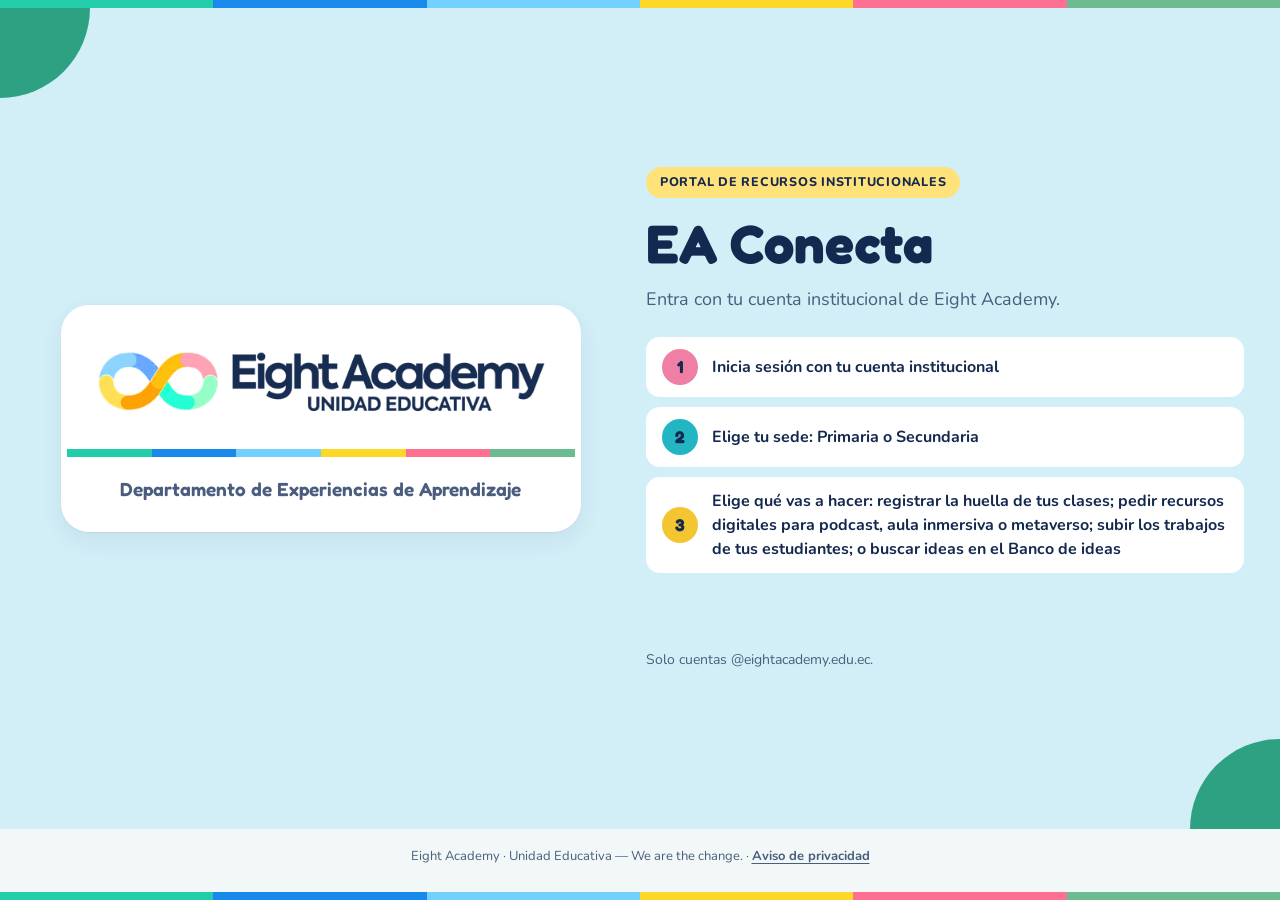
==== index.html @ 0dd48090 "EA Conecta 3.1.0: Huella estudiantil y registros abiertos a docentes Co-Authored-By: Claude Opus 5.5" ====
<!DOCTYPE html>
<html lang="es">
<head>
<meta charset="utf-8">
<meta name="viewport" content="width=device-width, initial-scale=1, viewport-fit=cover">
<title>EA Conecta · Eight Academy</title>
<meta name="description" content="EA Conecta, Portal de Recursos Institucionales del Departamento de Experiencias de Aprendizaje de Eight Academy.">
<meta http-equiv="Content-Security-Policy" content="default-src 'self'; script-src 'self' https://accounts.google.com/gsi/client; style-src 'self' 'unsafe-inline' https://accounts.google.com/gsi/style; img-src 'self' data:; font-src 'self'; connect-src 'self' https://script.google.com https://script.googleusercontent.com https://accounts.google.com/gsi/; frame-src https://accounts.google.com/gsi/ https://drive.google.com; object-src 'none'; base-uri 'none'; form-action 'none'">
<meta name="referrer" content="strict-origin-when-cross-origin">
<meta name="robots" content="noindex, nofollow">
<meta name="theme-color" content="#D2EFF8">
<meta name="apple-mobile-web-app-title" content="EA Conecta">
<link rel="icon" type="image/png" href="assets/logo-simbolo.png">
<link rel="apple-touch-icon" href="assets/icono-180.png">
<link rel="preconnect" href="https://accounts.google.com">
<link rel="preconnect" href="https://script.google.com">
<link rel="preconnect" href="https://script.googleusercontent.com">
<link rel="preload" href="assets/fuentes/nunito-700.woff2" as="font" type="font/woff2" crossorigin>
<link rel="preload" href="assets/fuentes/fredoka-700.woff2" as="font" type="font/woff2" crossorigin>
<link rel="stylesheet" href="assets/estilos.css?v=fcab345a76">
<script src="https://accounts.google.com/gsi/client" async defer></script>
<script src="config.js?v=fcab345a76"></script>
<script src="assets/acceso.js?v=fcab345a76" defer></script>
<script src="assets/portal.js?v=fcab345a76" defer></script>
</head>
<body>
<div id="app"></div>
<noscript><p style="padding:24px">EA Conecta necesita JavaScript activado.</p></noscript>
</body>
</html>
---- assets/estilos.css ----
@font-face{font-family:Nunito;font-style:normal;font-display:swap;font-weight:400;src:url(fuentes/nunito-400.woff2) format("woff2")}@font-face{font-family:Nunito;font-style:normal;font-display:swap;font-weight:700;src:url(fuentes/nunito-700.woff2) format("woff2")}@font-face{font-family:Nunito;font-style:normal;font-display:swap;font-weight:800;src:url(fuentes/nunito-800.woff2) format("woff2")}@font-face{font-family:Fredoka;font-style:normal;font-display:swap;font-weight:600;src:url(fuentes/fredoka-600.woff2) format("woff2")}@font-face{font-family:Fredoka;font-style:normal;font-display:swap;font-weight:700;src:url(fuentes/fredoka-700.woff2) format("woff2")}:root{--bg: #F1F8F7;--surface: #FFFFFF;--panel: #E9F5F4;--sky: #D2EFF8;--sky-soft: #E6F6FB;--ink: #14294F;--ink-2: #4A5D7E;--ink-3: #6F8099;--line: #D5E6E5;--line-2: #B9D2D0;--sun: #FFE27A;--sun-soft: #FFF4CF;--on-sun: #14294F;--leaf: #1B9A75;--leaf-hover: #15805F;--on-leaf: #FFFFFF;--leaf-soft: #DDF3EA;--danger: #C93C47;--danger-soft: #FCE7E9;--pink-soft: #FDE6EE;--blue-soft: #E3EDFB;--g3: #EF7FA4;--g4: #22B5C2;--g5: #F2C531;--g6: #5DB98A;--g7: #5B8BDD;--s1: #22CEA9;--s2: #1989EC;--s3: #73D2FD;--s4: #FED827;--s5: #FD7092;--s6: #6DBB91;--l1: #E2566A;--l1-soft: #FDE7EA;--on-l1: #FFFFFF;--l2: #F2B925;--l2-soft: #FFF4CF;--on-l2: #14294F;--l3: #1B9A75;--l3-soft: #DDF3EA;--on-l3: #FFFFFF;--l4: #3D7BD9;--l4-soft: #E3EDFB;--on-l4: #FFFFFF;--coral: var(--l1);--amber: var(--l2);--teal: var(--l3);--blue: var(--l4);--shadow: 0 1px 2px rgba(20,41,79,.06), 0 8px 24px rgba(20,41,79,.07);--display: "Fredoka", "Nunito", ui-rounded, system-ui, sans-serif;--body: "Nunito", system-ui, -apple-system, "Segoe UI", sans-serif;--r-lg: 22px;--r-md: 14px;--r-sm: 10px;color-scheme:light}@media (prefers-color-scheme: dark){:root:not([data-theme=light]){--bg: #0D1829;--surface: #14233B;--panel: #192C48;--sky: #112A44;--sky-soft: #14304C;--ink: #EAF1FB;--ink-2: #A8B8D0;--ink-3: #8597B2;--line: #263B5C;--line-2: #34507A;--sun: #F4D25C;--sun-soft: #2E2A1A;--on-sun: #14294F;--leaf: #38C99C;--leaf-hover: #5BD8B0;--on-leaf: #05261B;--leaf-soft: #173A33;--danger: #FF7B85;--danger-soft: #3A1E26;--pink-soft: #3A2030;--blue-soft: #1C2D4D;--l1: #FF7B8A;--l1-soft: #3A1E26;--on-l1: #2A0B10;--l2: #F4D25C;--l2-soft: #2E2A1A;--on-l2: #14294F;--l3: #38C99C;--l3-soft: #173A33;--on-l3: #05261B;--l4: #7FA8F0;--l4-soft: #1C2D4D;--on-l4: #0B1C3A;--shadow: 0 1px 2px rgba(0,0,0,.3), 0 8px 24px rgba(0,0,0,.25);color-scheme:dark}}:root[data-theme=dark]{--bg: #0D1829;--surface: #14233B;--panel: #192C48;--sky: #112A44;--sky-soft: #14304C;--ink: #EAF1FB;--ink-2: #A8B8D0;--ink-3: #8597B2;--line: #263B5C;--line-2: #34507A;--sun: #F4D25C;--sun-soft: #2E2A1A;--on-sun: #14294F;--leaf: #38C99C;--leaf-hover: #5BD8B0;--on-leaf: #05261B;--leaf-soft: #173A33;--danger: #FF7B85;--danger-soft: #3A1E26;--pink-soft: #3A2030;--blue-soft: #1C2D4D;--l1: #FF7B8A;--l1-soft: #3A1E26;--on-l1: #2A0B10;--l2: #F4D25C;--l2-soft: #2E2A1A;--on-l2: #14294F;--l3: #38C99C;--l3-soft: #173A33;--on-l3: #05261B;--l4: #7FA8F0;--l4-soft: #1C2D4D;--on-l4: #0B1C3A;--shadow: 0 1px 2px rgba(0,0,0,.3), 0 8px 24px rgba(0,0,0,.25);color-scheme:dark}*{box-sizing:border-box}[hidden]{display:none!important}html{-webkit-text-size-adjust:100%;background:var(--bg)}body{margin:0;background:var(--bg);color:var(--ink);font-family:var(--body);font-size:16px;line-height:1.5;-webkit-font-smoothing:antialiased}body:before{content:"";position:fixed;inset:0 0 auto;height:env(safe-area-inset-top,0px);z-index:40;background:var(--sky)}h1,h2,h3{font-family:var(--display);line-height:1.15;text-wrap:balance;font-weight:600}button,input,select,textarea{font:inherit;color:inherit}button{cursor:pointer}:focus-visible{outline:3px solid var(--s2);outline-offset:2px;border-radius:8px}img{max-width:100%}a{color:var(--leaf);font-weight:800;text-underline-offset:3px}.gut{padding-left:max(16px,env(safe-area-inset-left,0px));padding-right:max(16px,env(safe-area-inset-right,0px))}.wrap{max-width:1240px;margin:0 auto}.stripe{display:grid;grid-template-columns:repeat(6,1fr);height:8px}.stripe i:nth-child(1){background:var(--s1)}.stripe i:nth-child(2){background:var(--s2)}.stripe i:nth-child(3){background:var(--s3)}.stripe i:nth-child(4){background:var(--s4)}.stripe i:nth-child(5){background:var(--s5)}.stripe i:nth-child(6){background:var(--s6)}.topbar{background:var(--sky)}.topbar .wrap{display:flex;align-items:center;gap:14px;padding-block:12px;flex-wrap:wrap}.thumb{flex:none;width:56px;height:56px;border-radius:14px;border:3px solid var(--surface);background:#fff;display:grid;place-items:center;overflow:hidden}.thumb img{width:42px;height:auto;display:block}.topbar .t{flex:1 1 200px;min-width:0}.topbar .t b{font-family:var(--display);font-size:21px;font-weight:700;display:block;line-height:1.1}.topbar .t span{font-size:14px;color:var(--ink-2)}.reserva:empty{display:none}.reserva-btn{display:inline-flex;align-items:center;gap:10px;padding:6px 16px 6px 6px;border-radius:999px;background:var(--leaf);color:var(--on-leaf);text-decoration:none;box-shadow:0 2px #14294f1f,0 6px 16px #1b9a7547;border:2px solid var(--surface);transition:transform .15s ease,background .15s ease}.reserva-btn:hover{background:var(--leaf-hover);transform:translateY(-1px)}.reserva-btn:focus-visible{outline:3px solid var(--sun);outline-offset:2px}.reserva-btn .ico{width:38px;height:38px;border-radius:50%;flex:none;display:grid;place-items:center;background:var(--sun);color:var(--on-sun)}.reserva-btn .ico svg{width:22px;height:22px}.reserva-btn .txt{display:flex;flex-direction:column;line-height:1.15}.reserva-btn b{font-family:var(--display);font-size:17px;font-weight:700;white-space:nowrap}.reserva-btn small{font-size:11.5px;font-weight:700;opacity:.9;white-space:nowrap}@media (prefers-reduced-motion: reduce){.reserva-btn{transition:none}.reserva-btn:hover{transform:none}}.who{display:flex;align-items:center;gap:8px;background:var(--surface);border-radius:999px;padding:4px 6px 4px 4px;min-width:0;max-width:100%}.who .av{width:34px;height:34px;border-radius:50%;flex:none;background:var(--panel);display:grid;place-items:center;font-weight:800}.who .mail{font-size:14px;font-weight:700;overflow:hidden;text-overflow:ellipsis;white-space:nowrap;min-width:0}.role{background:var(--sun);color:var(--on-sun);font-weight:800;font-size:11px;letter-spacing:.06em;text-transform:uppercase;padding:4px 10px;border-radius:999px;white-space:nowrap}.salir{border:0;background:var(--panel);color:var(--ink);border-radius:999px;padding:6px 12px;font-size:13px;font-weight:800;white-space:nowrap;min-height:32px}.salir:hover{background:var(--line)}.demo-sel{display:flex;align-items:center;gap:6px;padding-left:8px;font-size:13px;font-weight:700;color:var(--ink-2)}.demo-sel select{min-height:34px;border-radius:999px;padding:4px 10px;font-size:13px;font-weight:800;width:auto}.demo-band{background:var(--sun);color:var(--on-sun);font-size:14px;font-weight:700}.demo-band .wrap{padding-block:8px;display:flex;gap:10px;align-items:center;flex-wrap:wrap}.demo-band b{font-weight:800}.navbar{position:sticky;top:env(safe-area-inset-top,0px);z-index:30;background:var(--bg);padding-block:14px 6px}.nav{display:flex;gap:4px;width:max-content;max-width:100%;overflow-x:auto;background:var(--surface);border-radius:999px;padding:4px;box-shadow:var(--shadow);scrollbar-width:none}.nav::-webkit-scrollbar{display:none}.nav button{flex:none;border:0;background:transparent;border-radius:999px;padding:8px 16px;min-height:42px;font-weight:800;font-size:15px;color:var(--ink-2);white-space:nowrap}.nav button:hover{color:var(--ink);background:var(--panel)}.nav button[aria-current=page]{background:var(--ink);color:var(--surface)}.nav button .nav-sub{display:block;margin-top:-1px;font-size:10.5px;font-weight:700;line-height:1.1;opacity:.55}.op h2 .op-sub{display:block;font-size:13px;font-weight:700;color:var(--ink-2);opacity:.7;margin-top:2px}.nav .sep{flex:none;width:1px;background:var(--line);margin:8px 4px}main{padding-block:16px 64px}main>.wrap{display:flex;flex-direction:column;gap:20px}.footer{color:var(--ink-2);font-size:13px;text-align:center}.footer .wrap{padding-block:18px 26px}.footer a{color:var(--ink-2);font-weight:600}.tb{background:var(--sun);color:var(--on-sun);border-radius:18px;padding:18px 24px;display:flex;flex-wrap:wrap;align-items:flex-end;justify-content:space-between;gap:12px 20px}.tb .t{min-width:0}.sub,.k{display:block;font-size:12px;font-weight:800;letter-spacing:.08em;text-transform:uppercase;opacity:.78}.tb h1{margin:2px 0 0;font-size:clamp(26px,3.4vw,34px);line-height:1.08;font-weight:700}.tb .meta{margin:6px 0 0;font-size:15px}.tb .acts{display:flex;gap:8px;flex-wrap:wrap}.tb .btn.ghost{border-color:#14294f40;color:var(--on-sun)}.tb .btn.ghost:hover{background:#fff6}.lead{margin:0;font-size:16px;color:var(--ink-2);max-width:70ch}.lead b{color:var(--ink)}.card{background:var(--surface);border-radius:var(--r-lg);box-shadow:var(--shadow);padding:20px 22px;min-width:0}.card.teal{background:var(--leaf-soft)}.card.cream{background:var(--sun-soft)}.card.sky{background:var(--sky-soft)}.card.pink{background:var(--pink-soft)}.card.blue{background:var(--blue-soft)}.card.coral{background:var(--danger-soft)}.card>h2,.card>h3{margin:8px 0 6px;font-weight:700}.card>h2{font-size:22px}.card>h3{font-size:18px}.card p{margin:6px 0 0}.eyebrow,.strip{display:inline-flex;align-items:center;gap:8px;align-self:flex-start;max-width:100%;background:var(--sun);color:var(--on-sun);font-weight:800;font-size:12.5px;letter-spacing:.06em;text-transform:uppercase;border-radius:999px;padding:6px 14px}.strip.blue{background:var(--blue-soft);color:var(--ink)}.strip.pink{background:var(--pink-soft);color:var(--ink)}.strip.amber{background:var(--sun)}.strip.green{background:var(--leaf-soft);color:var(--ink)}.strip.coral{background:var(--danger-soft);color:var(--ink)}.strip.teal{background:var(--leaf-soft);color:var(--ink)}.strip.sky{background:var(--sky);color:var(--ink)}.grid2{display:grid;grid-template-columns:repeat(2,minmax(0,1fr));gap:20px}.split{display:grid;grid-template-columns:minmax(0,2fr) minmax(0,1fr);gap:20px;align-items:start}.row{display:flex;gap:10px;align-items:center;flex-wrap:wrap}.stack{display:flex;flex-direction:column;gap:14px}.muted{color:var(--ink-2)}.small{font-size:14px}.num{flex:none;width:32px;height:32px;border-radius:50%;display:inline-grid;place-items:center;font-family:var(--display);font-size:15px;font-weight:700;color:#14294f;background:var(--g3)}.n1{background:var(--g3)}.n2{background:var(--g4)}.n3{background:var(--g5)}.n4{background:var(--g6)}.n5{background:var(--g7)}.btn{display:inline-flex;align-items:center;justify-content:center;gap:8px;min-height:46px;padding:10px 22px;border-radius:999px;border:2px solid transparent;background:var(--leaf);color:var(--on-leaf);font-weight:800;font-size:16px;text-decoration:none;transition:background .15s,transform .1s}.btn:hover{background:var(--leaf-hover)}.btn:active{transform:translateY(1px)}.btn.ghost{background:transparent;border-color:var(--line-2);color:var(--ink)}.btn.ghost:hover{background:var(--panel)}.btn.teal{background:var(--leaf);color:var(--on-leaf)}.btn.coral{background:var(--danger);color:#fff}.btn.sm{min-height:38px;padding:6px 16px;font-size:14px}.btn[disabled]{opacity:.45;cursor:not-allowed;transform:none}label.f{display:flex;flex-direction:column;gap:4px;font-size:13px;font-weight:800;color:var(--ink-2);min-width:0}input[type=text],input[type=email],input[type=date],input[type=time],input[type=url],input[type=search],select,textarea{width:100%;min-height:46px;border-radius:12px;border:2px solid var(--line);background:var(--surface);padding:8px 12px;font-size:16px;font-weight:600;color:var(--ink)}input[type=search]{border-radius:999px;padding-inline:18px;background:var(--bg)}textarea{min-height:84px;resize:vertical;line-height:1.45;font-weight:500}input:focus,select:focus,textarea:focus{outline:none;border-color:var(--s2)}.form{display:grid;grid-template-columns:repeat(auto-fit,minmax(220px,1fr));gap:14px}.toolbar{display:grid;grid-template-columns:minmax(0,2fr) repeat(3,minmax(0,1fr));gap:12px;align-items:end}.seg{display:flex;flex-wrap:wrap;gap:8px}.seg button{min-height:42px;border-radius:999px;border:2px solid var(--line);background:var(--surface);color:var(--ink);font-weight:800;font-size:14px;padding:6px 16px}.seg button[aria-pressed=true]{background:var(--ink);color:var(--surface);border-color:var(--ink)}.err{background:var(--danger-soft);color:var(--ink);border-radius:var(--r-md);padding:12px 16px;font-size:15px;font-weight:600}.hint{font-size:14px;color:var(--ink-2)}.chip{display:inline-flex;align-items:center;gap:6px;font-size:12.5px;font-weight:800;padding:4px 10px;border-radius:999px;white-space:nowrap;background:var(--panel);color:var(--ink)}.dot{width:9px;height:9px;border-radius:50%;background:var(--ink-3)}.tags{display:flex;flex-wrap:wrap;gap:6px;align-items:center}.filters{display:grid;grid-template-columns:minmax(0,2fr) repeat(2,minmax(0,1fr));gap:12px}.list{display:flex;flex-direction:column;gap:8px}.empty-state{text-align:center;padding:34px 20px}.empty-state h2{margin:6px 0;font-size:22px}.empty{text-align:center;color:var(--ink-2);padding:32px 16px;background:var(--panel);border-radius:var(--r-md);font-weight:600}.empty b{display:block;font-family:var(--display);font-size:21px;font-weight:600;color:var(--ink);margin-bottom:4px}.steps{display:flex;gap:6px;flex-wrap:wrap}.step{display:flex;align-items:center;gap:7px;font-size:13px;font-weight:800;padding:6px 12px 6px 6px;border-radius:999px;background:var(--surface);color:var(--ink-2);border:2px solid var(--line)}.step i{width:24px;height:24px;border-radius:50%;display:grid;place-items:center;font-style:normal;font-size:12px;background:var(--panel)}.step.done{color:var(--ink)}.step.done i{background:var(--leaf);color:var(--on-leaf)}.step.now{color:var(--ink);border-color:var(--ink)}.step.now i{background:var(--ink);color:var(--surface)}.key{background:var(--ink);color:var(--sun);font-size:11.5px;font-weight:800;letter-spacing:.06em;text-transform:uppercase;padding:5px 11px;border-radius:999px;white-space:nowrap}.dock{position:sticky;bottom:0;z-index:10;padding-bottom:env(safe-area-inset-bottom,0px)}.dock .card{display:flex;align-items:center;gap:14px;flex-wrap:wrap;justify-content:space-between;box-shadow:0 0 0 2px var(--line),0 -8px 28px #14294f1f}.bar{height:8px;border-radius:9px;background:var(--panel);overflow:hidden}.bar i{display:block;height:100%;background:var(--leaf);border-radius:9px}.confirm{display:flex;gap:8px;align-items:center;flex-wrap:wrap;background:var(--sun-soft);border-radius:var(--r-md);padding:10px 12px;font-weight:800;font-size:15px}.ev{display:flex;flex-direction:column;gap:4px}.scroll,.tbl-wrap{overflow-x:auto;-webkit-overflow-scrolling:touch;border-radius:var(--r-md);border:1px solid var(--line);background:var(--surface)}.tbl{width:100%;border-collapse:collapse;font-size:14.5px}.tbl th{background:var(--panel);color:var(--ink-2);font-weight:800;font-size:12px;letter-spacing:.05em;text-transform:uppercase;padding:10px 12px;text-align:left;vertical-align:bottom;white-space:nowrap}.tbl th.c,.tbl td.c{text-align:center}.tbl td{padding:11px 12px;border-top:1px solid var(--line);vertical-align:top}.tbl td.n{font-variant-numeric:tabular-nums;white-space:nowrap}.tbl tr.flag td{background:var(--sun-soft)}.tbl tr.click{cursor:pointer}.tbl tr.click:hover td{background:var(--leaf-soft)}.regs{min-width:960px}.regs .sub2{display:block;color:var(--ink-2);font-weight:600;font-size:13px;margin-top:4px}.regs .doc b{display:block;font-size:15.5px}.regs .nota{font-family:var(--display);font-size:22px;font-weight:700;font-variant-numeric:tabular-nums}.regs td:first-child{white-space:nowrap}.legend{display:flex;flex-wrap:wrap;gap:6px 14px;font-size:14px;font-weight:700;color:var(--ink-2)}.legend span{display:inline-flex;align-items:center;gap:6px}.tiles{display:grid;grid-template-columns:repeat(4,minmax(0,1fr));gap:12px}.tile{background:var(--surface);border-radius:var(--r-md);box-shadow:var(--shadow);padding:16px 18px}.tile b{display:block;font-family:var(--display);font-size:34px;font-weight:700;font-variant-numeric:tabular-nums;line-height:1.1}.tile span{font-size:13px;font-weight:700;color:var(--ink-2)}details.card>summary{cursor:pointer;font-weight:800;list-style:none;display:flex;justify-content:space-between;align-items:center;gap:10px}details.card>summary::-webkit-details-marker{display:none}details.card>summary:after{content:"+";font-family:var(--display);font-size:24px;font-weight:700;color:var(--ink-2)}details.card[open]>summary:after{content:"–"}.toast{position:fixed;left:50%;transform:translate(-50%);bottom:calc(18px + env(safe-area-inset-bottom,0px));z-index:70;background:var(--ink);color:var(--surface);padding:12px 20px;border-radius:999px;font-weight:800;font-size:15px;box-shadow:0 10px 30px #14294f40;max-width:calc(100% - 32px);text-align:center}.toast.bad{background:var(--danger);color:#fff}.loading{display:flex;align-items:center;gap:10px;color:var(--ink-2);font-weight:800;padding:30px 0}.spin{width:20px;height:20px;border-radius:50%;border:3px solid var(--line);border-top-color:var(--leaf);animation:spin .8s linear infinite}@keyframes spin{to{transform:rotate(360deg)}}.acceso{position:fixed;top:0;right:0;bottom:0;left:0;z-index:60;overflow-y:auto;background:var(--bg);display:flex;flex-direction:column}.acceso.sobre{background:#0d18298c;align-items:center;justify-content:center;padding:16px}.hero{background:var(--sky);position:relative;overflow:hidden;flex:1 0 auto;display:flex;align-items:center}.hero:before,.hero:after{content:"";position:absolute;width:180px;height:180px;border-radius:50%;background:var(--leaf);opacity:.9}.hero:before{left:-90px;top:-90px}.hero:after{right:-90px;bottom:-90px}.hero .wrap{width:100%;display:grid;grid-template-columns:minmax(0,1fr) minmax(0,1.05fr);gap:40px;align-items:center;padding-block:44px;position:relative;z-index:1}.hero-marca{background:var(--surface);border:6px solid var(--surface);border-radius:28px;box-shadow:var(--shadow);overflow:hidden;max-width:520px;width:100%;justify-self:center;display:grid}.hero-marca picture,.hero-marca img{display:block;width:100%;height:auto}.hero-marca picture{padding:40px 30px 34px}.hero-marca p{margin:0;padding:18px 24px 22px;font-family:var(--display);font-size:19px;font-weight:600;text-align:center;color:var(--ink-2)}.hero-texto{min-width:0}.hero h1{font-size:clamp(36px,5vw,54px);margin:14px 0 0;font-weight:700}.hero .lead{font-size:18px;margin-top:12px;max-width:46ch}.pasos{list-style:none;margin:24px 0 0;padding:0;display:grid;gap:10px}.pasos li{display:flex;gap:14px;align-items:center;background:var(--surface);border-radius:var(--r-md);padding:12px 16px;font-weight:700}.pasos .num{width:36px;height:36px;font-size:17px}.acceso-boton{min-height:44px;margin-top:22px}.acceso-msg{font-size:14px;color:var(--ink-2);margin:10px 0 0}.dialogo{background:var(--surface);border-radius:24px;box-shadow:0 20px 60px #0000004d;padding:24px 24px 22px;width:100%;max-width:460px;display:flex;flex-direction:column;gap:10px}.dialogo h2{margin:4px 0 0;font-size:26px;font-weight:700}.dialogo p{margin:0;color:var(--ink-2)}.dialogo .acceso-boton{margin-top:8px}.sede-btn{border:0;background:var(--leaf-soft);color:var(--ink);font-weight:800;font-size:11.5px;letter-spacing:.06em;text-transform:uppercase;padding:5px 11px;border-radius:999px;white-space:nowrap;min-height:28px}.sede-btn:hover{background:var(--leaf);color:var(--on-leaf)}.opciones{display:grid;grid-template-columns:repeat(3,minmax(0,1fr));gap:20px}.opciones.dos{grid-template-columns:repeat(2,minmax(0,1fr))}.op{background:var(--surface);border-radius:var(--r-lg);box-shadow:var(--shadow);padding:22px;display:flex;flex-direction:column;gap:10px;min-width:0}.op h2{margin:4px 0 0;font-size:23px;font-weight:700}.op p{margin:0;color:var(--ink-2)}.videos{margin-bottom:20px}.videos h2{margin:0 0 12px;font-size:20px;font-weight:700}.videos-g{display:grid;grid-template-columns:repeat(2,minmax(0,1fr));gap:20px}.video{aspect-ratio:16 / 9;border-radius:var(--r-lg);overflow:hidden;box-shadow:var(--shadow);background:var(--surface)}.video iframe{width:100%;height:100%;border:0;display:block}.video-play{width:100%;height:100%;border:0;cursor:pointer;font:inherit;color:var(--ink);background:linear-gradient(135deg,var(--sky) 0%,var(--sun-soft) 100%);display:flex;flex-direction:column;align-items:center;justify-content:center;gap:6px;padding:16px;text-align:center}.video-play .ico{width:56px;height:56px;color:var(--leaf)}.video-play .ico svg{width:100%;height:100%}.video-play b{font-family:var(--display);font-size:20px}.video-play span:last-child{color:var(--ink-2);font-weight:700}.video-play:hover .ico,.video-play:focus-visible .ico{color:var(--leaf-hover)}@media (max-width: 640px){.videos-g{grid-template-columns:1fr;gap:12px}.video{aspect-ratio:auto}.video.ver{aspect-ratio:16 / 9}.video-play{flex-direction:row;height:84px;gap:12px}.video-play .ico{width:40px;height:40px}.video-play b{font-size:17px}.video-play span:last-child{display:none}}.op .acts{margin-top:auto;padding-top:6px;display:flex;gap:8px;flex-wrap:wrap}.op.pronto{background:var(--panel);box-shadow:none}.op.pronto h2,.op.pronto p{opacity:.8}.op.pronto .chip{background:var(--surface);color:var(--ink-2)}.tabs .corto{display:none}.ico{width:52px;height:52px;border-radius:16px;display:grid;place-items:center;color:#14294f;flex:none}.ico svg{width:28px;height:28px}.ico.c1{background:var(--s1)}.ico.c2{background:var(--s3)}.ico.c3{background:var(--s4)}.ico.c4{background:var(--g3)}.stat{font-weight:700;font-size:14px;color:var(--ink-2)}.stat b{color:var(--ink);font-family:var(--display);font-size:20px;font-weight:700}.sedes{display:grid;grid-template-columns:repeat(2,minmax(0,1fr));gap:20px}.sede-op{display:flex;flex-direction:column;align-items:flex-start;gap:6px;text-align:left;background:var(--surface);border:3px solid var(--line);border-radius:var(--r-lg);padding:24px;color:var(--ink);box-shadow:var(--shadow)}.sede-op b{font-family:var(--display);font-size:32px;font-weight:700;line-height:1.1;margin-top:6px}.sede-op>span:last-child{font-weight:700;color:var(--ink-2)}.sede-op:hover{border-color:var(--leaf)}.sede-op[aria-pressed=true]{border-color:var(--leaf);background:var(--leaf-soft)}.tabs{display:flex;gap:4px;flex-wrap:wrap;background:var(--surface);border-radius:999px;padding:4px;box-shadow:var(--shadow);align-self:flex-start;max-width:100%}.tabs button{border:0;background:transparent;border-radius:999px;padding:8px 16px;min-height:42px;font-weight:800;font-size:15px;color:var(--ink-2)}.tabs button:hover{background:var(--panel);color:var(--ink)}.tabs button[aria-current=page]{background:var(--sun);color:var(--on-sun)}.tabs .n{display:inline-block;min-width:22px;padding:0 6px;border-radius:999px;background:var(--panel);color:var(--ink);font-size:12.5px;text-align:center;margin-left:2px}.tabs button[aria-current=page] .n{background:#ffffff8c;color:var(--on-sun)}.sec{gap:16px}.sec-h{display:flex;align-items:center;justify-content:space-between;gap:10px;flex-wrap:wrap}.sec-h h2{display:flex;align-items:center;gap:12px;margin:0;font-size:21px;font-weight:700}label.f em,.lbl em{font-style:normal;font-weight:600;color:var(--ink-3)}.form .full{grid-column:1 / -1}input[readonly]{background:var(--panel);color:var(--ink-2);border-color:transparent}.fg{display:flex;flex-direction:column;gap:8px;min-width:0}.lbl{font-size:13px;font-weight:800;color:var(--ink-2)}.sub-lbl{font-size:12px;font-weight:700;color:var(--ink-3);margin-top:2px}.estados{display:grid;grid-template-columns:repeat(3,minmax(0,1fr));gap:8px}.estados label{display:flex;align-items:center;gap:10px;min-height:52px;border-radius:var(--r-md);border:2px solid var(--line);background:var(--surface);color:var(--ink);font-weight:800;font-size:15px;padding:10px 14px;cursor:pointer}.estados input{width:20px;height:20px;margin:0;flex:none;accent-color:var(--leaf)}.estados label.on{border-color:var(--leaf);background:var(--leaf-soft)}.estados label:focus-within{outline:3px solid var(--s2);outline-offset:2px}fieldset.fg{border:0;margin:0;padding:0;min-width:0}fieldset.fg legend{padding:0;margin-bottom:8px}.drop{position:relative;display:flex;flex-direction:column;align-items:center;gap:4px;text-align:center;border:2px dashed var(--line-2);border-radius:var(--r-md);padding:22px 16px;background:var(--bg);cursor:pointer;color:var(--ink)}.drop svg{width:30px;height:30px;color:var(--leaf)}.drop b{font-family:var(--display);font-size:19px;font-weight:700}.drop>span{font-size:14px;font-weight:700;color:var(--ink-2)}.drop:hover,.drop.sobre{border-color:var(--leaf);background:var(--leaf-soft)}.drop:focus-within{outline:3px solid var(--s2);outline-offset:2px}.drop input[type=file]{position:absolute;width:1px;height:1px;opacity:0;overflow:hidden}.enlace-row{display:grid;grid-template-columns:minmax(0,1fr) auto;gap:10px;align-items:end}.evs{display:flex;flex-direction:column;gap:8px}.evs:empty{display:none}.ev-item{display:grid;grid-template-columns:42px minmax(0,1fr) auto;gap:12px;align-items:center;background:var(--panel);border:2px solid transparent;border-radius:var(--r-md);padding:8px 10px;color:var(--ink);text-decoration:none;text-align:left;width:100%;font-weight:600}.ev-item .tipo{width:42px;height:42px;border-radius:12px;background:var(--surface);display:grid;place-items:center;font-size:11px;font-weight:800;text-transform:uppercase;color:var(--ink-2)}.ev-item .tipo svg{width:20px;height:20px}.ev-item .mid{min-width:0;display:flex;flex-direction:column}.ev-item .nom{font-weight:800;overflow:hidden;text-overflow:ellipsis;white-space:nowrap}.ev-item .ev-sub{font-size:13px;color:var(--ink-2);overflow:hidden;text-overflow:ellipsis;white-space:nowrap}.ev-item .bar{margin-top:6px}.ev-item.mal{background:var(--danger-soft)}.ev-link:hover{border-color:var(--leaf);background:var(--leaf-soft)}.ev-link .abrir{font-weight:800;color:var(--leaf);padding-right:6px}.x{border:0;background:transparent;width:40px;height:40px;border-radius:50%;font-size:22px;line-height:1;color:var(--ink-2);flex:none}.x:hover{background:var(--surface);color:var(--ink)}.callout{background:var(--sun-soft);border-radius:var(--r-md);padding:12px 14px;display:flex;flex-direction:column;gap:6px}.callout p{margin:0}.texto{white-space:pre-wrap;margin:0}.err ul{margin:6px 0 0;padding-left:20px}.hitem{display:grid;grid-template-columns:96px minmax(0,1fr) auto;gap:14px;align-items:center;background:var(--surface);border:2px solid var(--line);border-radius:var(--r-md);padding:12px 16px;text-align:left;width:100%;color:var(--ink)}.hitem:hover{border-color:var(--leaf);background:var(--leaf-soft)}.hitem .when{font-weight:800;font-size:15px;font-variant-numeric:tabular-nums}.hitem .when span{display:block;font-weight:600;color:var(--ink-2);font-size:13px}.hitem .main{min-width:0}.hitem .main b{display:block;font-size:16px;font-weight:800;overflow:hidden;text-overflow:ellipsis;white-space:nowrap}.hitem .main span{font-size:13.5px;color:var(--ink-2);font-weight:600}.hitem .side{display:flex;flex-direction:column;align-items:flex-end;gap:6px}.evn{display:inline-flex;align-items:center;gap:4px;font-size:13px;font-weight:800;color:var(--ink-2)}.evn svg{width:15px;height:15px}.chip.hu-completo{background:var(--leaf-soft)}.chip.hu-completo .dot{background:var(--leaf)}.chip.hu-parcial{background:var(--sun-soft)}.chip.hu-parcial .dot{background:var(--g5)}.chip.hu-pendiente{background:var(--pink-soft)}.chip.hu-pendiente .dot{background:var(--g3)}.tipos{display:grid;grid-template-columns:repeat(2,minmax(0,1fr));gap:10px}.tipos label,.pills label{display:flex;align-items:flex-start;gap:10px;border:2px solid var(--line);background:var(--surface);color:var(--ink);border-radius:var(--r-md);padding:12px 14px;cursor:pointer}.tipos label span{display:flex;flex-direction:column;gap:2px}.tipos label b{font-size:15px}.tipos label small{color:var(--ink-2);font-size:13px;font-weight:600;line-height:1.35}.tipos input,.pills input{width:20px;height:20px;margin:1px 0 0;flex:none;accent-color:var(--leaf)}.pills{display:flex;flex-wrap:wrap;gap:8px}.pills label{align-items:center;border-radius:999px;padding:9px 16px 9px 12px;min-height:44px;font-weight:800}.tipos label.on,.pills label.on{border-color:var(--leaf);background:var(--leaf-soft)}.tipos label:focus-within,.pills label:focus-within{outline:3px solid var(--s2);outline-offset:2px}.plantillas{display:grid;grid-template-columns:repeat(auto-fill,minmax(220px,1fr));gap:12px}.plantilla{display:flex;flex-direction:column;align-items:flex-start;gap:6px;padding:14px;border:2px solid var(--line);border-radius:var(--r-md);background:var(--surface);color:var(--ink);text-decoration:none}.plantilla:hover{border-color:var(--leaf)}.plantilla .abrir{margin-top:auto;font-weight:800;color:var(--ink);text-decoration:underline}.chip.re-recibida{background:var(--blue-soft)}.chip.re-recibida .dot{background:var(--blue)}.chip.re-proceso{background:var(--sun-soft)}.chip.re-proceso .dot{background:var(--g5)}.chip.re-lista{background:var(--leaf-soft)}.chip.re-lista .dot{background:var(--leaf)}.chip.re-entregada{background:var(--panel)}.chip.re-entregada .dot{background:var(--ink-2)}.chip.re-cancelada{background:var(--danger-soft)}.chip.re-cancelada .dot{background:var(--danger)}.chip.fuera{background:var(--danger-soft);color:var(--ink)}.tipos.tres{grid-template-columns:repeat(3,minmax(0,1fr))}.sec-h h2 .opc{font-style:normal;font-family:var(--body, inherit);font-size:14px;font-weight:700;color:var(--ink-2)}@media (max-width: 900px){.tipos.tres{grid-template-columns:1fr}}@media (max-width: 640px){.tipos{grid-template-columns:1fr}}.toolbar.t5{grid-template-columns:minmax(0,2fr) repeat(4,minmax(0,1fr))}.hu-regs{min-width:900px}.pv{max-width:820px;margin:0 auto;padding-block:24px 56px;display:flex;flex-direction:column;gap:20px}.pv h2{font-size:21px;margin:0 0 6px}.pv p,.pv li{color:var(--ink-2);max-width:68ch;margin:0}.pv ul{margin:0;padding-left:20px;display:grid;gap:6px}.ico.c6{background:var(--s6)}.bn-op{flex-direction:row;align-items:center;gap:18px;margin-top:20px}.bn-op .ico{flex:none}.bn-op-t{flex:1 1 auto;min-width:0;display:flex;flex-direction:column;gap:6px}.bn-op .acts{margin-top:0;padding-top:0;flex:none}.bn-filtros{display:grid;grid-template-columns:minmax(0,2fr) repeat(4,minmax(0,1fr));gap:12px;align-items:end}.bn-filtros .bn-origen{grid-column:1 / -1}.bn-grid{display:grid;grid-template-columns:repeat(auto-fill,minmax(260px,1fr));gap:14px}.bn-card{display:flex;flex-direction:column;align-items:stretch;gap:8px;min-width:0;text-align:left;background:var(--surface);color:var(--ink);border:2px solid var(--line);border-top:6px solid var(--s1);border-radius:var(--r-lg);padding:14px 16px;box-shadow:var(--shadow)}.bn-card:hover{border-color:var(--leaf)}.bn-card.t-plantilla{border-top-color:var(--s2)}.bn-card.t-material{border-top-color:var(--s4)}.bn-card.t-proyecto{border-top-color:var(--s5)}.bn-top{display:flex;flex-wrap:wrap;gap:6px;align-items:center;min-height:24px}.bn-tipo{font-size:12.5px;font-weight:800;color:var(--ink-2);text-transform:uppercase;letter-spacing:.04em;margin-right:auto}.bn-tit{font-family:var(--display);font-size:18px;font-weight:600;line-height:1.2;display:-webkit-box;-webkit-line-clamp:2;-webkit-box-orient:vertical;overflow:hidden}.bn-para{font-size:14px;color:var(--ink-2);font-weight:600;display:-webkit-box;-webkit-line-clamp:3;-webkit-box-orient:vertical;overflow:hidden}.bn-meta{font-size:13px;color:var(--ink-3);font-weight:700;overflow:hidden;text-overflow:ellipsis;white-space:nowrap}.bn-pie{margin-top:auto;padding-top:6px;border-top:1px solid var(--line);display:flex;justify-content:space-between;gap:8px;font-size:13px;min-width:0}.bn-autor{flex:0 0 auto;max-width:60%;font-weight:800;overflow:hidden;text-overflow:ellipsis;white-space:nowrap}.bn-fmt{flex:1 1 0;min-width:0;text-align:right;color:var(--ink-3);font-weight:700;white-space:nowrap;overflow:hidden;text-overflow:ellipsis}.bn-sello{display:inline-flex;align-items:center;gap:4px;background:var(--leaf);color:var(--on-leaf);font-size:12px;font-weight:800;padding:3px 10px 3px 7px;border-radius:999px;white-space:nowrap}.bn-sello svg{width:14px;height:14px;stroke-width:3}.bn-sec{display:flex;flex-direction:column;gap:12px;margin-top:8px}.bn-sec-h{display:flex;justify-content:space-between;align-items:flex-end;gap:12px;flex-wrap:wrap}.bn-sec-h h2{margin:0;font-size:22px;font-weight:700}.bn-sec-h p{margin:2px 0 0}.bn-sec+.bn-sec,.bn-mas+.bn-sec,.bn-sec+.bn-invita{margin-top:28px}.bn-mas{text-align:center;margin:4px 0 0}.bn-uso{display:flex;align-items:center;gap:12px;flex-wrap:wrap;background:var(--sky-soft);border-radius:var(--r-md);padding:12px 16px}.bn-uso.oficial{background:var(--leaf-soft)}.bn-uso p{margin:0;flex:1 1 260px}.bn-colega{display:inline-flex;align-items:center;gap:6px;background:var(--surface);font-size:12.5px;font-weight:800;padding:4px 10px 4px 7px;border-radius:999px;white-space:nowrap}.bn-colega svg{width:16px;height:16px;color:var(--leaf)}.bn-arch{grid-template-columns:42px minmax(0,1fr) auto}.bn-arch .ev-sub{white-space:normal}.bn-acts{display:flex;gap:6px;flex-wrap:wrap;justify-content:flex-end}.bn-ayuda{background:var(--panel);border-radius:var(--r-md);padding:10px 14px;font-size:14px}.bn-ayuda summary{cursor:pointer;font-weight:800}.bn-ayuda ul{margin:8px 0 2px;padding-left:20px;display:flex;flex-direction:column;gap:6px;color:var(--ink-2)}label.check{display:flex;align-items:flex-start;gap:10px;border:2px solid var(--line);background:var(--surface);border-radius:var(--r-md);padding:12px 14px;cursor:pointer}label.check input{width:20px;height:20px;margin:2px 0 0;flex:none;accent-color:var(--leaf)}label.check span{display:flex;flex-direction:column;gap:2px}label.check small{color:var(--ink-2);font-size:13px;font-weight:600;line-height:1.35}label.check:has(input:checked){border-color:var(--leaf);background:var(--leaf-soft)}label.check:focus-within{outline:3px solid var(--s2);outline-offset:2px}textarea.corta{min-height:64px}button.link{background:none;border:0;padding:0;color:var(--ink-2);font-weight:800;text-decoration:underline;text-underline-offset:3px}button.link:hover{color:var(--ink)}.bn-rep{display:flex;flex-wrap:wrap;gap:6px 10px;align-items:center;background:var(--surface);border-radius:var(--r-sm);padding:8px 10px}.bn-rep .btn{margin-left:auto}.bn-modi{display:grid;grid-template-columns:minmax(0,1fr) auto;gap:12px;align-items:center}.bn-modi .main{display:flex;flex-direction:column;gap:4px;min-width:0;align-items:flex-start}.bn-modi .main>b{font-size:16px}.bn-invita,.bn-adaptar{gap:12px}button.plantilla{font:inherit;text-align:left;cursor:pointer;width:100%}.bn-base .row{gap:8px}@media (max-width: 1020px){.bn-filtros{grid-template-columns:repeat(2,minmax(0,1fr))}.bn-filtros .q{grid-column:1 / -1}}@media (max-width: 760px){.bn-op{flex-direction:column;align-items:flex-start}.bn-op .acts{width:100%}}@media (max-width: 620px){.bn-grid{grid-template-columns:1fr}.bn-arch{grid-template-columns:42px minmax(0,1fr)}.bn-arch .bn-acts{grid-column:1 / -1;justify-content:flex-start}.bn-modi{grid-template-columns:1fr}.bn-modi .bn-acts{justify-content:flex-start}.bn-filtros .bn-origen button{flex:1 1 auto}}@media (prefers-reduced-motion: reduce){*{transition:none!important;animation:none!important;scroll-behavior:auto!important}}@media (max-width: 1020px){.split{grid-template-columns:1fr}.tiles{grid-template-columns:repeat(2,minmax(0,1fr))}.toolbar,.toolbar.t5{grid-template-columns:1fr 1fr}.toolbar .q{grid-column:1 / -1}.opciones{grid-template-columns:repeat(2,minmax(0,1fr))}.estados{grid-template-columns:1fr}}@media (max-width: 880px){.hero .wrap{grid-template-columns:1fr;gap:24px;padding-block:24px 32px}.hero-marca{max-width:440px}.hero-marca picture{padding:28px 24px 22px}}@media (max-width: 760px){.grid2,.opciones,.opciones.dos{grid-template-columns:1fr}.filters{grid-template-columns:1fr 1fr}.filters .q{grid-column:1 / -1}.regs-wrap{border:0;background:none;overflow:visible}.regs,.hu-regs{min-width:0}.regs thead{display:none}.regs,.regs tbody,.regs tr,.regs td{display:block;width:100%}.regs tr{background:var(--surface);border:2px solid var(--line);border-radius:var(--r-md);margin-bottom:10px;padding:6px 4px}.regs td{border:0;padding:5px 12px;display:grid;grid-template-columns:92px minmax(0,1fr);column-gap:12px;align-items:start;text-align:left!important}.regs td:before{content:attr(data-l);grid-column:1;grid-row:1 / span 4;font-size:12px;color:var(--ink-2);font-weight:800;padding-top:3px}.regs td>*{grid-column:2;min-width:0;justify-self:start}.regs .sub2{margin-top:2px}}@media (max-width: 620px){.topbar .t span{display:none}.who{width:100%}.who{flex-wrap:wrap;border-radius:22px}.reserva,.reserva-btn{width:100%}.who .mail{flex:1 1 100px}.demo-sel{padding-left:4px}.demo-sel>span{display:none}.demo-sel select{max-width:40vw}.tb{padding:16px 18px}.card{padding:16px}.toolbar,.toolbar.t5,.sedes{grid-template-columns:1fr}.tabs{border-radius:var(--r-md)}.tabs button{flex:1 1 auto}.enlace-row{grid-template-columns:1fr}#huForm .dock .card{padding:12px 14px;gap:8px}#huForm .dock .hint{font-size:13px;flex:1 1 100%}#huForm .dock .btn{flex:1 1 100%}}@media (max-width: 560px){.hitem{grid-template-columns:minmax(0,1fr) auto}.hitem .when{grid-column:1 / -1;display:flex;gap:8px;align-items:baseline}.hitem .when span{display:inline}.hitem .main b{white-space:normal}.tabs{display:grid;grid-template-columns:repeat(3,minmax(0,1fr));width:100%}.tabs button{padding:8px 6px;font-size:14px}.tabs .largo{display:none}.tabs .corto{display:inline}.tiles{gap:8px}.tile b{font-size:28px}}
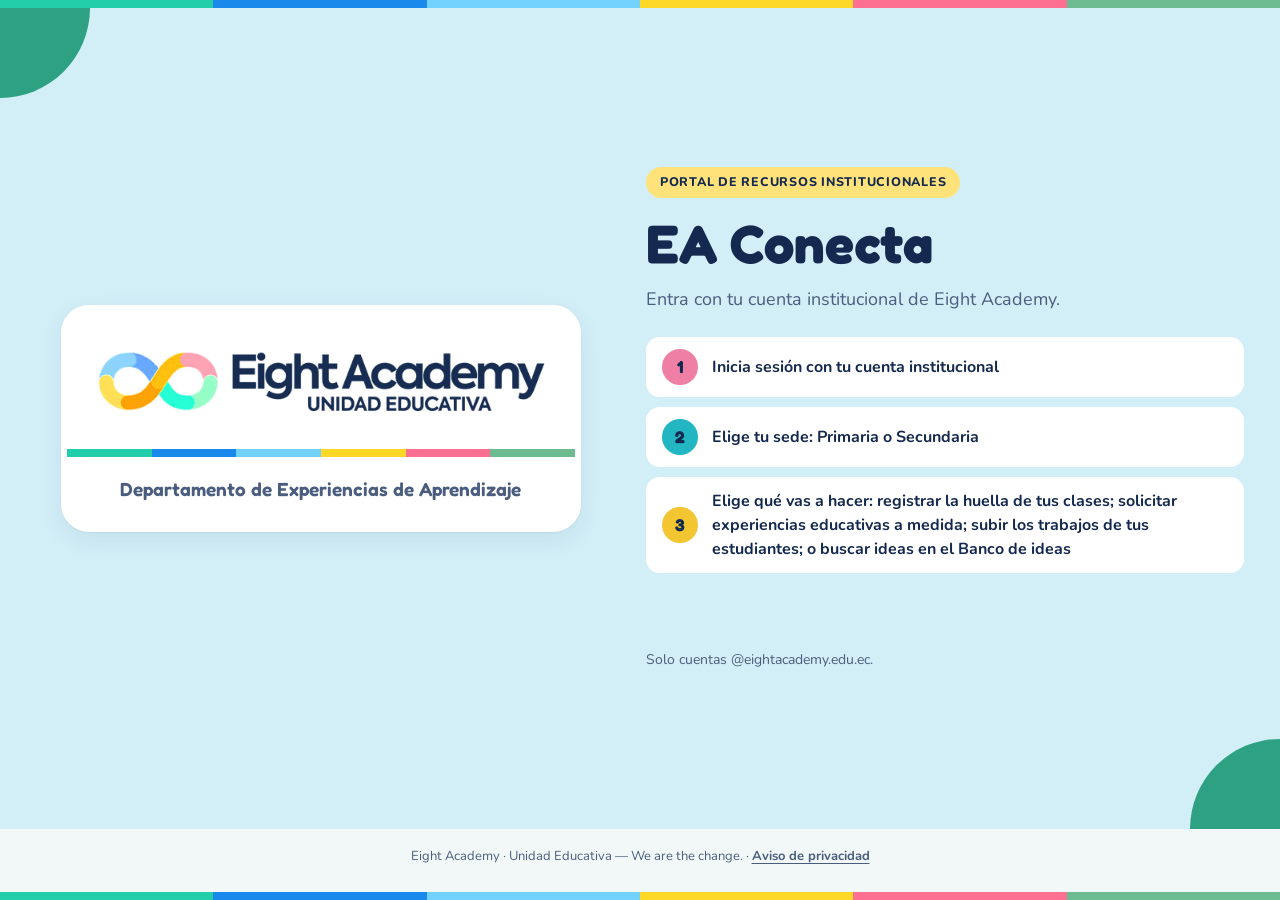
==== commit cd6c4d1b: "EA Conecta 3.2.0: experiencias educativas a medida en ambas sedes" ====
--- a/index.html
+++ b/index.html
@@ -17,11 +17,11 @@
 <link rel="preconnect" href="https://script.googleusercontent.com">
 <link rel="preload" href="assets/fuentes/nunito-700.woff2" as="font" type="font/woff2" crossorigin>
 <link rel="preload" href="assets/fuentes/fredoka-700.woff2" as="font" type="font/woff2" crossorigin>
-<link rel="stylesheet" href="assets/estilos.css?v=fcab345a76">
+<link rel="stylesheet" href="assets/estilos.css?v=20a361dd29">
 <script src="https://accounts.google.com/gsi/client" async defer></script>
-<script src="config.js?v=fcab345a76"></script>
-<script src="assets/acceso.js?v=fcab345a76" defer></script>
-<script src="assets/portal.js?v=fcab345a76" defer></script>
+<script src="config.js?v=20a361dd29"></script>
+<script src="assets/acceso.js?v=20a361dd29" defer></script>
+<script src="assets/portal.js?v=20a361dd29" defer></script>
 </head>
 <body>
 <div id="app"></div>
--- a/assets/estilos.css
+++ b/assets/estilos.css
@@ -1 +1 @@
-@font-face{font-family:Nunito;font-style:normal;font-display:swap;font-weight:400;src:url(fuentes/nunito-400.woff2) format("woff2")}@font-face{font-family:Nunito;font-style:normal;font-display:swap;font-weight:700;src:url(fuentes/nunito-700.woff2) format("woff2")}@font-face{font-family:Nunito;font-style:normal;font-display:swap;font-weight:800;src:url(fuentes/nunito-800.woff2) format("woff2")}@font-face{font-family:Fredoka;font-style:normal;font-display:swap;font-weight:600;src:url(fuentes/fredoka-600.woff2) format("woff2")}@font-face{font-family:Fredoka;font-style:normal;font-display:swap;font-weight:700;src:url(fuentes/fredoka-700.woff2) format("woff2")}:root{--bg: #F1F8F7;--surface: #FFFFFF;--panel: #E9F5F4;--sky: #D2EFF8;--sky-soft: #E6F6FB;--ink: #14294F;--ink-2: #4A5D7E;--ink-3: #6F8099;--line: #D5E6E5;--line-2: #B9D2D0;--sun: #FFE27A;--sun-soft: #FFF4CF;--on-sun: #14294F;--leaf: #1B9A75;--leaf-hover: #15805F;--on-leaf: #FFFFFF;--leaf-soft: #DDF3EA;--danger: #C93C47;--danger-soft: #FCE7E9;--pink-soft: #FDE6EE;--blue-soft: #E3EDFB;--g3: #EF7FA4;--g4: #22B5C2;--g5: #F2C531;--g6: #5DB98A;--g7: #5B8BDD;--s1: #22CEA9;--s2: #1989EC;--s3: #73D2FD;--s4: #FED827;--s5: #FD7092;--s6: #6DBB91;--l1: #E2566A;--l1-soft: #FDE7EA;--on-l1: #FFFFFF;--l2: #F2B925;--l2-soft: #FFF4CF;--on-l2: #14294F;--l3: #1B9A75;--l3-soft: #DDF3EA;--on-l3: #FFFFFF;--l4: #3D7BD9;--l4-soft: #E3EDFB;--on-l4: #FFFFFF;--coral: var(--l1);--amber: var(--l2);--teal: var(--l3);--blue: var(--l4);--shadow: 0 1px 2px rgba(20,41,79,.06), 0 8px 24px rgba(20,41,79,.07);--display: "Fredoka", "Nunito", ui-rounded, system-ui, sans-serif;--body: "Nunito", system-ui, -apple-system, "Segoe UI", sans-serif;--r-lg: 22px;--r-md: 14px;--r-sm: 10px;color-scheme:light}@media (prefers-color-scheme: dark){:root:not([data-theme=light]){--bg: #0D1829;--surface: #14233B;--panel: #192C48;--sky: #112A44;--sky-soft: #14304C;--ink: #EAF1FB;--ink-2: #A8B8D0;--ink-3: #8597B2;--line: #263B5C;--line-2: #34507A;--sun: #F4D25C;--sun-soft: #2E2A1A;--on-sun: #14294F;--leaf: #38C99C;--leaf-hover: #5BD8B0;--on-leaf: #05261B;--leaf-soft: #173A33;--danger: #FF7B85;--danger-soft: #3A1E26;--pink-soft: #3A2030;--blue-soft: #1C2D4D;--l1: #FF7B8A;--l1-soft: #3A1E26;--on-l1: #2A0B10;--l2: #F4D25C;--l2-soft: #2E2A1A;--on-l2: #14294F;--l3: #38C99C;--l3-soft: #173A33;--on-l3: #05261B;--l4: #7FA8F0;--l4-soft: #1C2D4D;--on-l4: #0B1C3A;--shadow: 0 1px 2px rgba(0,0,0,.3), 0 8px 24px rgba(0,0,0,.25);color-scheme:dark}}:root[data-theme=dark]{--bg: #0D1829;--surface: #14233B;--panel: #192C48;--sky: #112A44;--sky-soft: #14304C;--ink: #EAF1FB;--ink-2: #A8B8D0;--ink-3: #8597B2;--line: #263B5C;--line-2: #34507A;--sun: #F4D25C;--sun-soft: #2E2A1A;--on-sun: #14294F;--leaf: #38C99C;--leaf-hover: #5BD8B0;--on-leaf: #05261B;--leaf-soft: #173A33;--danger: #FF7B85;--danger-soft: #3A1E26;--pink-soft: #3A2030;--blue-soft: #1C2D4D;--l1: #FF7B8A;--l1-soft: #3A1E26;--on-l1: #2A0B10;--l2: #F4D25C;--l2-soft: #2E2A1A;--on-l2: #14294F;--l3: #38C99C;--l3-soft: #173A33;--on-l3: #05261B;--l4: #7FA8F0;--l4-soft: #1C2D4D;--on-l4: #0B1C3A;--shadow: 0 1px 2px rgba(0,0,0,.3), 0 8px 24px rgba(0,0,0,.25);color-scheme:dark}*{box-sizing:border-box}[hidden]{display:none!important}html{-webkit-text-size-adjust:100%;background:var(--bg)}body{margin:0;background:var(--bg);color:var(--ink);font-family:var(--body);font-size:16px;line-height:1.5;-webkit-font-smoothing:antialiased}body:before{content:"";position:fixed;inset:0 0 auto;height:env(safe-area-inset-top,0px);z-index:40;background:var(--sky)}h1,h2,h3{font-family:var(--display);line-height:1.15;text-wrap:balance;font-weight:600}button,input,select,textarea{font:inherit;color:inherit}button{cursor:pointer}:focus-visible{outline:3px solid var(--s2);outline-offset:2px;border-radius:8px}img{max-width:100%}a{color:var(--leaf);font-weight:800;text-underline-offset:3px}.gut{padding-left:max(16px,env(safe-area-inset-left,0px));padding-right:max(16px,env(safe-area-inset-right,0px))}.wrap{max-width:1240px;margin:0 auto}.stripe{display:grid;grid-template-columns:repeat(6,1fr);height:8px}.stripe i:nth-child(1){background:var(--s1)}.stripe i:nth-child(2){background:var(--s2)}.stripe i:nth-child(3){background:var(--s3)}.stripe i:nth-child(4){background:var(--s4)}.stripe i:nth-child(5){background:var(--s5)}.stripe i:nth-child(6){background:var(--s6)}.topbar{background:var(--sky)}.topbar .wrap{display:flex;align-items:center;gap:14px;padding-block:12px;flex-wrap:wrap}.thumb{flex:none;width:56px;height:56px;border-radius:14px;border:3px solid var(--surface);background:#fff;display:grid;place-items:center;overflow:hidden}.thumb img{width:42px;height:auto;display:block}.topbar .t{flex:1 1 200px;min-width:0}.topbar .t b{font-family:var(--display);font-size:21px;font-weight:700;display:block;line-height:1.1}.topbar .t span{font-size:14px;color:var(--ink-2)}.reserva:empty{display:none}.reserva-btn{display:inline-flex;align-items:center;gap:10px;padding:6px 16px 6px 6px;border-radius:999px;background:var(--leaf);color:var(--on-leaf);text-decoration:none;box-shadow:0 2px #14294f1f,0 6px 16px #1b9a7547;border:2px solid var(--surface);transition:transform .15s ease,background .15s ease}.reserva-btn:hover{background:var(--leaf-hover);transform:translateY(-1px)}.reserva-btn:focus-visible{outline:3px solid var(--sun);outline-offset:2px}.reserva-btn .ico{width:38px;height:38px;border-radius:50%;flex:none;display:grid;place-items:center;background:var(--sun);color:var(--on-sun)}.reserva-btn .ico svg{width:22px;height:22px}.reserva-btn .txt{display:flex;flex-direction:column;line-height:1.15}.reserva-btn b{font-family:var(--display);font-size:17px;font-weight:700;white-space:nowrap}.reserva-btn small{font-size:11.5px;font-weight:700;opacity:.9;white-space:nowrap}@media (prefers-reduced-motion: reduce){.reserva-btn{transition:none}.reserva-btn:hover{transform:none}}.who{display:flex;align-items:center;gap:8px;background:var(--surface);border-radius:999px;padding:4px 6px 4px 4px;min-width:0;max-width:100%}.who .av{width:34px;height:34px;border-radius:50%;flex:none;background:var(--panel);display:grid;place-items:center;font-weight:800}.who .mail{font-size:14px;font-weight:700;overflow:hidden;text-overflow:ellipsis;white-space:nowrap;min-width:0}.role{background:var(--sun);color:var(--on-sun);font-weight:800;font-size:11px;letter-spacing:.06em;text-transform:uppercase;padding:4px 10px;border-radius:999px;white-space:nowrap}.salir{border:0;background:var(--panel);color:var(--ink);border-radius:999px;padding:6px 12px;font-size:13px;font-weight:800;white-space:nowrap;min-height:32px}.salir:hover{background:var(--line)}.demo-sel{display:flex;align-items:center;gap:6px;padding-left:8px;font-size:13px;font-weight:700;color:var(--ink-2)}.demo-sel select{min-height:34px;border-radius:999px;padding:4px 10px;font-size:13px;font-weight:800;width:auto}.demo-band{background:var(--sun);color:var(--on-sun);font-size:14px;font-weight:700}.demo-band .wrap{padding-block:8px;display:flex;gap:10px;align-items:center;flex-wrap:wrap}.demo-band b{font-weight:800}.navbar{position:sticky;top:env(safe-area-inset-top,0px);z-index:30;background:var(--bg);padding-block:14px 6px}.nav{display:flex;gap:4px;width:max-content;max-width:100%;overflow-x:auto;background:var(--surface);border-radius:999px;padding:4px;box-shadow:var(--shadow);scrollbar-width:none}.nav::-webkit-scrollbar{display:none}.nav button{flex:none;border:0;background:transparent;border-radius:999px;padding:8px 16px;min-height:42px;font-weight:800;font-size:15px;color:var(--ink-2);white-space:nowrap}.nav button:hover{color:var(--ink);background:var(--panel)}.nav button[aria-current=page]{background:var(--ink);color:var(--surface)}.nav button .nav-sub{display:block;margin-top:-1px;font-size:10.5px;font-weight:700;line-height:1.1;opacity:.55}.op h2 .op-sub{display:block;font-size:13px;font-weight:700;color:var(--ink-2);opacity:.7;margin-top:2px}.nav .sep{flex:none;width:1px;background:var(--line);margin:8px 4px}main{padding-block:16px 64px}main>.wrap{display:flex;flex-direction:column;gap:20px}.footer{color:var(--ink-2);font-size:13px;text-align:center}.footer .wrap{padding-block:18px 26px}.footer a{color:var(--ink-2);font-weight:600}.tb{background:var(--sun);color:var(--on-sun);border-radius:18px;padding:18px 24px;display:flex;flex-wrap:wrap;align-items:flex-end;justify-content:space-between;gap:12px 20px}.tb .t{min-width:0}.sub,.k{display:block;font-size:12px;font-weight:800;letter-spacing:.08em;text-transform:uppercase;opacity:.78}.tb h1{margin:2px 0 0;font-size:clamp(26px,3.4vw,34px);line-height:1.08;font-weight:700}.tb .meta{margin:6px 0 0;font-size:15px}.tb .acts{display:flex;gap:8px;flex-wrap:wrap}.tb .btn.ghost{border-color:#14294f40;color:var(--on-sun)}.tb .btn.ghost:hover{background:#fff6}.lead{margin:0;font-size:16px;color:var(--ink-2);max-width:70ch}.lead b{color:var(--ink)}.card{background:var(--surface);border-radius:var(--r-lg);box-shadow:var(--shadow);padding:20px 22px;min-width:0}.card.teal{background:var(--leaf-soft)}.card.cream{background:var(--sun-soft)}.card.sky{background:var(--sky-soft)}.card.pink{background:var(--pink-soft)}.card.blue{background:var(--blue-soft)}.card.coral{background:var(--danger-soft)}.card>h2,.card>h3{margin:8px 0 6px;font-weight:700}.card>h2{font-size:22px}.card>h3{font-size:18px}.card p{margin:6px 0 0}.eyebrow,.strip{display:inline-flex;align-items:center;gap:8px;align-self:flex-start;max-width:100%;background:var(--sun);color:var(--on-sun);font-weight:800;font-size:12.5px;letter-spacing:.06em;text-transform:uppercase;border-radius:999px;padding:6px 14px}.strip.blue{background:var(--blue-soft);color:var(--ink)}.strip.pink{background:var(--pink-soft);color:var(--ink)}.strip.amber{background:var(--sun)}.strip.green{background:var(--leaf-soft);color:var(--ink)}.strip.coral{background:var(--danger-soft);color:var(--ink)}.strip.teal{background:var(--leaf-soft);color:var(--ink)}.strip.sky{background:var(--sky);color:var(--ink)}.grid2{display:grid;grid-template-columns:repeat(2,minmax(0,1fr));gap:20px}.split{display:grid;grid-template-columns:minmax(0,2fr) minmax(0,1fr);gap:20px;align-items:start}.row{display:flex;gap:10px;align-items:center;flex-wrap:wrap}.stack{display:flex;flex-direction:column;gap:14px}.muted{color:var(--ink-2)}.small{font-size:14px}.num{flex:none;width:32px;height:32px;border-radius:50%;display:inline-grid;place-items:center;font-family:var(--display);font-size:15px;font-weight:700;color:#14294f;background:var(--g3)}.n1{background:var(--g3)}.n2{background:var(--g4)}.n3{background:var(--g5)}.n4{background:var(--g6)}.n5{background:var(--g7)}.btn{display:inline-flex;align-items:center;justify-content:center;gap:8px;min-height:46px;padding:10px 22px;border-radius:999px;border:2px solid transparent;background:var(--leaf);color:var(--on-leaf);font-weight:800;font-size:16px;text-decoration:none;transition:background .15s,transform .1s}.btn:hover{background:var(--leaf-hover)}.btn:active{transform:translateY(1px)}.btn.ghost{background:transparent;border-color:var(--line-2);color:var(--ink)}.btn.ghost:hover{background:var(--panel)}.btn.teal{background:var(--leaf);color:var(--on-leaf)}.btn.coral{background:var(--danger);color:#fff}.btn.sm{min-height:38px;padding:6px 16px;font-size:14px}.btn[disabled]{opacity:.45;cursor:not-allowed;transform:none}label.f{display:flex;flex-direction:column;gap:4px;font-size:13px;font-weight:800;color:var(--ink-2);min-width:0}input[type=text],input[type=email],input[type=date],input[type=time],input[type=url],input[type=search],select,textarea{width:100%;min-height:46px;border-radius:12px;border:2px solid var(--line);background:var(--surface);padding:8px 12px;font-size:16px;font-weight:600;color:var(--ink)}input[type=search]{border-radius:999px;padding-inline:18px;background:var(--bg)}textarea{min-height:84px;resize:vertical;line-height:1.45;font-weight:500}input:focus,select:focus,textarea:focus{outline:none;border-color:var(--s2)}.form{display:grid;grid-template-columns:repeat(auto-fit,minmax(220px,1fr));gap:14px}.toolbar{display:grid;grid-template-columns:minmax(0,2fr) repeat(3,minmax(0,1fr));gap:12px;align-items:end}.seg{display:flex;flex-wrap:wrap;gap:8px}.seg button{min-height:42px;border-radius:999px;border:2px solid var(--line);background:var(--surface);color:var(--ink);font-weight:800;font-size:14px;padding:6px 16px}.seg button[aria-pressed=true]{background:var(--ink);color:var(--surface);border-color:var(--ink)}.err{background:var(--danger-soft);color:var(--ink);border-radius:var(--r-md);padding:12px 16px;font-size:15px;font-weight:600}.hint{font-size:14px;color:var(--ink-2)}.chip{display:inline-flex;align-items:center;gap:6px;font-size:12.5px;font-weight:800;padding:4px 10px;border-radius:999px;white-space:nowrap;background:var(--panel);color:var(--ink)}.dot{width:9px;height:9px;border-radius:50%;background:var(--ink-3)}.tags{display:flex;flex-wrap:wrap;gap:6px;align-items:center}.filters{display:grid;grid-template-columns:minmax(0,2fr) repeat(2,minmax(0,1fr));gap:12px}.list{display:flex;flex-direction:column;gap:8px}.empty-state{text-align:center;padding:34px 20px}.empty-state h2{margin:6px 0;font-size:22px}.empty{text-align:center;color:var(--ink-2);padding:32px 16px;background:var(--panel);border-radius:var(--r-md);font-weight:600}.empty b{display:block;font-family:var(--display);font-size:21px;font-weight:600;color:var(--ink);margin-bottom:4px}.steps{display:flex;gap:6px;flex-wrap:wrap}.step{display:flex;align-items:center;gap:7px;font-size:13px;font-weight:800;padding:6px 12px 6px 6px;border-radius:999px;background:var(--surface);color:var(--ink-2);border:2px solid var(--line)}.step i{width:24px;height:24px;border-radius:50%;display:grid;place-items:center;font-style:normal;font-size:12px;background:var(--panel)}.step.done{color:var(--ink)}.step.done i{background:var(--leaf);color:var(--on-leaf)}.step.now{color:var(--ink);border-color:var(--ink)}.step.now i{background:var(--ink);color:var(--surface)}.key{background:var(--ink);color:var(--sun);font-size:11.5px;font-weight:800;letter-spacing:.06em;text-transform:uppercase;padding:5px 11px;border-radius:999px;white-space:nowrap}.dock{position:sticky;bottom:0;z-index:10;padding-bottom:env(safe-area-inset-bottom,0px)}.dock .card{display:flex;align-items:center;gap:14px;flex-wrap:wrap;justify-content:space-between;box-shadow:0 0 0 2px var(--line),0 -8px 28px #14294f1f}.bar{height:8px;border-radius:9px;background:var(--panel);overflow:hidden}.bar i{display:block;height:100%;background:var(--leaf);border-radius:9px}.confirm{display:flex;gap:8px;align-items:center;flex-wrap:wrap;background:var(--sun-soft);border-radius:var(--r-md);padding:10px 12px;font-weight:800;font-size:15px}.ev{display:flex;flex-direction:column;gap:4px}.scroll,.tbl-wrap{overflow-x:auto;-webkit-overflow-scrolling:touch;border-radius:var(--r-md);border:1px solid var(--line);background:var(--surface)}.tbl{width:100%;border-collapse:collapse;font-size:14.5px}.tbl th{background:var(--panel);color:var(--ink-2);font-weight:800;font-size:12px;letter-spacing:.05em;text-transform:uppercase;padding:10px 12px;text-align:left;vertical-align:bottom;white-space:nowrap}.tbl th.c,.tbl td.c{text-align:center}.tbl td{padding:11px 12px;border-top:1px solid var(--line);vertical-align:top}.tbl td.n{font-variant-numeric:tabular-nums;white-space:nowrap}.tbl tr.flag td{background:var(--sun-soft)}.tbl tr.click{cursor:pointer}.tbl tr.click:hover td{background:var(--leaf-soft)}.regs{min-width:960px}.regs .sub2{display:block;color:var(--ink-2);font-weight:600;font-size:13px;margin-top:4px}.regs .doc b{display:block;font-size:15.5px}.regs .nota{font-family:var(--display);font-size:22px;font-weight:700;font-variant-numeric:tabular-nums}.regs td:first-child{white-space:nowrap}.legend{display:flex;flex-wrap:wrap;gap:6px 14px;font-size:14px;font-weight:700;color:var(--ink-2)}.legend span{display:inline-flex;align-items:center;gap:6px}.tiles{display:grid;grid-template-columns:repeat(4,minmax(0,1fr));gap:12px}.tile{background:var(--surface);border-radius:var(--r-md);box-shadow:var(--shadow);padding:16px 18px}.tile b{display:block;font-family:var(--display);font-size:34px;font-weight:700;font-variant-numeric:tabular-nums;line-height:1.1}.tile span{font-size:13px;font-weight:700;color:var(--ink-2)}details.card>summary{cursor:pointer;font-weight:800;list-style:none;display:flex;justify-content:space-between;align-items:center;gap:10px}details.card>summary::-webkit-details-marker{display:none}details.card>summary:after{content:"+";font-family:var(--display);font-size:24px;font-weight:700;color:var(--ink-2)}details.card[open]>summary:after{content:"–"}.toast{position:fixed;left:50%;transform:translate(-50%);bottom:calc(18px + env(safe-area-inset-bottom,0px));z-index:70;background:var(--ink);color:var(--surface);padding:12px 20px;border-radius:999px;font-weight:800;font-size:15px;box-shadow:0 10px 30px #14294f40;max-width:calc(100% - 32px);text-align:center}.toast.bad{background:var(--danger);color:#fff}.loading{display:flex;align-items:center;gap:10px;color:var(--ink-2);font-weight:800;padding:30px 0}.spin{width:20px;height:20px;border-radius:50%;border:3px solid var(--line);border-top-color:var(--leaf);animation:spin .8s linear infinite}@keyframes spin{to{transform:rotate(360deg)}}.acceso{position:fixed;top:0;right:0;bottom:0;left:0;z-index:60;overflow-y:auto;background:var(--bg);display:flex;flex-direction:column}.acceso.sobre{background:#0d18298c;align-items:center;justify-content:center;padding:16px}.hero{background:var(--sky);position:relative;overflow:hidden;flex:1 0 auto;display:flex;align-items:center}.hero:before,.hero:after{content:"";position:absolute;width:180px;height:180px;border-radius:50%;background:var(--leaf);opacity:.9}.hero:before{left:-90px;top:-90px}.hero:after{right:-90px;bottom:-90px}.hero .wrap{width:100%;display:grid;grid-template-columns:minmax(0,1fr) minmax(0,1.05fr);gap:40px;align-items:center;padding-block:44px;position:relative;z-index:1}.hero-marca{background:var(--surface);border:6px solid var(--surface);border-radius:28px;box-shadow:var(--shadow);overflow:hidden;max-width:520px;width:100%;justify-self:center;display:grid}.hero-marca picture,.hero-marca img{display:block;width:100%;height:auto}.hero-marca picture{padding:40px 30px 34px}.hero-marca p{margin:0;padding:18px 24px 22px;font-family:var(--display);font-size:19px;font-weight:600;text-align:center;color:var(--ink-2)}.hero-texto{min-width:0}.hero h1{font-size:clamp(36px,5vw,54px);margin:14px 0 0;font-weight:700}.hero .lead{font-size:18px;margin-top:12px;max-width:46ch}.pasos{list-style:none;margin:24px 0 0;padding:0;display:grid;gap:10px}.pasos li{display:flex;gap:14px;align-items:center;background:var(--surface);border-radius:var(--r-md);padding:12px 16px;font-weight:700}.pasos .num{width:36px;height:36px;font-size:17px}.acceso-boton{min-height:44px;margin-top:22px}.acceso-msg{font-size:14px;color:var(--ink-2);margin:10px 0 0}.dialogo{background:var(--surface);border-radius:24px;box-shadow:0 20px 60px #0000004d;padding:24px 24px 22px;width:100%;max-width:460px;display:flex;flex-direction:column;gap:10px}.dialogo h2{margin:4px 0 0;font-size:26px;font-weight:700}.dialogo p{margin:0;color:var(--ink-2)}.dialogo .acceso-boton{margin-top:8px}.sede-btn{border:0;background:var(--leaf-soft);color:var(--ink);font-weight:800;font-size:11.5px;letter-spacing:.06em;text-transform:uppercase;padding:5px 11px;border-radius:999px;white-space:nowrap;min-height:28px}.sede-btn:hover{background:var(--leaf);color:var(--on-leaf)}.opciones{display:grid;grid-template-columns:repeat(3,minmax(0,1fr));gap:20px}.opciones.dos{grid-template-columns:repeat(2,minmax(0,1fr))}.op{background:var(--surface);border-radius:var(--r-lg);box-shadow:var(--shadow);padding:22px;display:flex;flex-direction:column;gap:10px;min-width:0}.op h2{margin:4px 0 0;font-size:23px;font-weight:700}.op p{margin:0;color:var(--ink-2)}.videos{margin-bottom:20px}.videos h2{margin:0 0 12px;font-size:20px;font-weight:700}.videos-g{display:grid;grid-template-columns:repeat(2,minmax(0,1fr));gap:20px}.video{aspect-ratio:16 / 9;border-radius:var(--r-lg);overflow:hidden;box-shadow:var(--shadow);background:var(--surface)}.video iframe{width:100%;height:100%;border:0;display:block}.video-play{width:100%;height:100%;border:0;cursor:pointer;font:inherit;color:var(--ink);background:linear-gradient(135deg,var(--sky) 0%,var(--sun-soft) 100%);display:flex;flex-direction:column;align-items:center;justify-content:center;gap:6px;padding:16px;text-align:center}.video-play .ico{width:56px;height:56px;color:var(--leaf)}.video-play .ico svg{width:100%;height:100%}.video-play b{font-family:var(--display);font-size:20px}.video-play span:last-child{color:var(--ink-2);font-weight:700}.video-play:hover .ico,.video-play:focus-visible .ico{color:var(--leaf-hover)}@media (max-width: 640px){.videos-g{grid-template-columns:1fr;gap:12px}.video{aspect-ratio:auto}.video.ver{aspect-ratio:16 / 9}.video-play{flex-direction:row;height:84px;gap:12px}.video-play .ico{width:40px;height:40px}.video-play b{font-size:17px}.video-play span:last-child{display:none}}.op .acts{margin-top:auto;padding-top:6px;display:flex;gap:8px;flex-wrap:wrap}.op.pronto{background:var(--panel);box-shadow:none}.op.pronto h2,.op.pronto p{opacity:.8}.op.pronto .chip{background:var(--surface);color:var(--ink-2)}.tabs .corto{display:none}.ico{width:52px;height:52px;border-radius:16px;display:grid;place-items:center;color:#14294f;flex:none}.ico svg{width:28px;height:28px}.ico.c1{background:var(--s1)}.ico.c2{background:var(--s3)}.ico.c3{background:var(--s4)}.ico.c4{background:var(--g3)}.stat{font-weight:700;font-size:14px;color:var(--ink-2)}.stat b{color:var(--ink);font-family:var(--display);font-size:20px;font-weight:700}.sedes{display:grid;grid-template-columns:repeat(2,minmax(0,1fr));gap:20px}.sede-op{display:flex;flex-direction:column;align-items:flex-start;gap:6px;text-align:left;background:var(--surface);border:3px solid var(--line);border-radius:var(--r-lg);padding:24px;color:var(--ink);box-shadow:var(--shadow)}.sede-op b{font-family:var(--display);font-size:32px;font-weight:700;line-height:1.1;margin-top:6px}.sede-op>span:last-child{font-weight:700;color:var(--ink-2)}.sede-op:hover{border-color:var(--leaf)}.sede-op[aria-pressed=true]{border-color:var(--leaf);background:var(--leaf-soft)}.tabs{display:flex;gap:4px;flex-wrap:wrap;background:var(--surface);border-radius:999px;padding:4px;box-shadow:var(--shadow);align-self:flex-start;max-width:100%}.tabs button{border:0;background:transparent;border-radius:999px;padding:8px 16px;min-height:42px;font-weight:800;font-size:15px;color:var(--ink-2)}.tabs button:hover{background:var(--panel);color:var(--ink)}.tabs button[aria-current=page]{background:var(--sun);color:var(--on-sun)}.tabs .n{display:inline-block;min-width:22px;padding:0 6px;border-radius:999px;background:var(--panel);color:var(--ink);font-size:12.5px;text-align:center;margin-left:2px}.tabs button[aria-current=page] .n{background:#ffffff8c;color:var(--on-sun)}.sec{gap:16px}.sec-h{display:flex;align-items:center;justify-content:space-between;gap:10px;flex-wrap:wrap}.sec-h h2{display:flex;align-items:center;gap:12px;margin:0;font-size:21px;font-weight:700}label.f em,.lbl em{font-style:normal;font-weight:600;color:var(--ink-3)}.form .full{grid-column:1 / -1}input[readonly]{background:var(--panel);color:var(--ink-2);border-color:transparent}.fg{display:flex;flex-direction:column;gap:8px;min-width:0}.lbl{font-size:13px;font-weight:800;color:var(--ink-2)}.sub-lbl{font-size:12px;font-weight:700;color:var(--ink-3);margin-top:2px}.estados{display:grid;grid-template-columns:repeat(3,minmax(0,1fr));gap:8px}.estados label{display:flex;align-items:center;gap:10px;min-height:52px;border-radius:var(--r-md);border:2px solid var(--line);background:var(--surface);color:var(--ink);font-weight:800;font-size:15px;padding:10px 14px;cursor:pointer}.estados input{width:20px;height:20px;margin:0;flex:none;accent-color:var(--leaf)}.estados label.on{border-color:var(--leaf);background:var(--leaf-soft)}.estados label:focus-within{outline:3px solid var(--s2);outline-offset:2px}fieldset.fg{border:0;margin:0;padding:0;min-width:0}fieldset.fg legend{padding:0;margin-bottom:8px}.drop{position:relative;display:flex;flex-direction:column;align-items:center;gap:4px;text-align:center;border:2px dashed var(--line-2);border-radius:var(--r-md);padding:22px 16px;background:var(--bg);cursor:pointer;color:var(--ink)}.drop svg{width:30px;height:30px;color:var(--leaf)}.drop b{font-family:var(--display);font-size:19px;font-weight:700}.drop>span{font-size:14px;font-weight:700;color:var(--ink-2)}.drop:hover,.drop.sobre{border-color:var(--leaf);background:var(--leaf-soft)}.drop:focus-within{outline:3px solid var(--s2);outline-offset:2px}.drop input[type=file]{position:absolute;width:1px;height:1px;opacity:0;overflow:hidden}.enlace-row{display:grid;grid-template-columns:minmax(0,1fr) auto;gap:10px;align-items:end}.evs{display:flex;flex-direction:column;gap:8px}.evs:empty{display:none}.ev-item{display:grid;grid-template-columns:42px minmax(0,1fr) auto;gap:12px;align-items:center;background:var(--panel);border:2px solid transparent;border-radius:var(--r-md);padding:8px 10px;color:var(--ink);text-decoration:none;text-align:left;width:100%;font-weight:600}.ev-item .tipo{width:42px;height:42px;border-radius:12px;background:var(--surface);display:grid;place-items:center;font-size:11px;font-weight:800;text-transform:uppercase;color:var(--ink-2)}.ev-item .tipo svg{width:20px;height:20px}.ev-item .mid{min-width:0;display:flex;flex-direction:column}.ev-item .nom{font-weight:800;overflow:hidden;text-overflow:ellipsis;white-space:nowrap}.ev-item .ev-sub{font-size:13px;color:var(--ink-2);overflow:hidden;text-overflow:ellipsis;white-space:nowrap}.ev-item .bar{margin-top:6px}.ev-item.mal{background:var(--danger-soft)}.ev-link:hover{border-color:var(--leaf);background:var(--leaf-soft)}.ev-link .abrir{font-weight:800;color:var(--leaf);padding-right:6px}.x{border:0;background:transparent;width:40px;height:40px;border-radius:50%;font-size:22px;line-height:1;color:var(--ink-2);flex:none}.x:hover{background:var(--surface);color:var(--ink)}.callout{background:var(--sun-soft);border-radius:var(--r-md);padding:12px 14px;display:flex;flex-direction:column;gap:6px}.callout p{margin:0}.texto{white-space:pre-wrap;margin:0}.err ul{margin:6px 0 0;padding-left:20px}.hitem{display:grid;grid-template-columns:96px minmax(0,1fr) auto;gap:14px;align-items:center;background:var(--surface);border:2px solid var(--line);border-radius:var(--r-md);padding:12px 16px;text-align:left;width:100%;color:var(--ink)}.hitem:hover{border-color:var(--leaf);background:var(--leaf-soft)}.hitem .when{font-weight:800;font-size:15px;font-variant-numeric:tabular-nums}.hitem .when span{display:block;font-weight:600;color:var(--ink-2);font-size:13px}.hitem .main{min-width:0}.hitem .main b{display:block;font-size:16px;font-weight:800;overflow:hidden;text-overflow:ellipsis;white-space:nowrap}.hitem .main span{font-size:13.5px;color:var(--ink-2);font-weight:600}.hitem .side{display:flex;flex-direction:column;align-items:flex-end;gap:6px}.evn{display:inline-flex;align-items:center;gap:4px;font-size:13px;font-weight:800;color:var(--ink-2)}.evn svg{width:15px;height:15px}.chip.hu-completo{background:var(--leaf-soft)}.chip.hu-completo .dot{background:var(--leaf)}.chip.hu-parcial{background:var(--sun-soft)}.chip.hu-parcial .dot{background:var(--g5)}.chip.hu-pendiente{background:var(--pink-soft)}.chip.hu-pendiente .dot{background:var(--g3)}.tipos{display:grid;grid-template-columns:repeat(2,minmax(0,1fr));gap:10px}.tipos label,.pills label{display:flex;align-items:flex-start;gap:10px;border:2px solid var(--line);background:var(--surface);color:var(--ink);border-radius:var(--r-md);padding:12px 14px;cursor:pointer}.tipos label span{display:flex;flex-direction:column;gap:2px}.tipos label b{font-size:15px}.tipos label small{color:var(--ink-2);font-size:13px;font-weight:600;line-height:1.35}.tipos input,.pills input{width:20px;height:20px;margin:1px 0 0;flex:none;accent-color:var(--leaf)}.pills{display:flex;flex-wrap:wrap;gap:8px}.pills label{align-items:center;border-radius:999px;padding:9px 16px 9px 12px;min-height:44px;font-weight:800}.tipos label.on,.pills label.on{border-color:var(--leaf);background:var(--leaf-soft)}.tipos label:focus-within,.pills label:focus-within{outline:3px solid var(--s2);outline-offset:2px}.plantillas{display:grid;grid-template-columns:repeat(auto-fill,minmax(220px,1fr));gap:12px}.plantilla{display:flex;flex-direction:column;align-items:flex-start;gap:6px;padding:14px;border:2px solid var(--line);border-radius:var(--r-md);background:var(--surface);color:var(--ink);text-decoration:none}.plantilla:hover{border-color:var(--leaf)}.plantilla .abrir{margin-top:auto;font-weight:800;color:var(--ink);text-decoration:underline}.chip.re-recibida{background:var(--blue-soft)}.chip.re-recibida .dot{background:var(--blue)}.chip.re-proceso{background:var(--sun-soft)}.chip.re-proceso .dot{background:var(--g5)}.chip.re-lista{background:var(--leaf-soft)}.chip.re-lista .dot{background:var(--leaf)}.chip.re-entregada{background:var(--panel)}.chip.re-entregada .dot{background:var(--ink-2)}.chip.re-cancelada{background:var(--danger-soft)}.chip.re-cancelada .dot{background:var(--danger)}.chip.fuera{background:var(--danger-soft);color:var(--ink)}.tipos.tres{grid-template-columns:repeat(3,minmax(0,1fr))}.sec-h h2 .opc{font-style:normal;font-family:var(--body, inherit);font-size:14px;font-weight:700;color:var(--ink-2)}@media (max-width: 900px){.tipos.tres{grid-template-columns:1fr}}@media (max-width: 640px){.tipos{grid-template-columns:1fr}}.toolbar.t5{grid-template-columns:minmax(0,2fr) repeat(4,minmax(0,1fr))}.hu-regs{min-width:900px}.pv{max-width:820px;margin:0 auto;padding-block:24px 56px;display:flex;flex-direction:column;gap:20px}.pv h2{font-size:21px;margin:0 0 6px}.pv p,.pv li{color:var(--ink-2);max-width:68ch;margin:0}.pv ul{margin:0;padding-left:20px;display:grid;gap:6px}.ico.c6{background:var(--s6)}.bn-op{flex-direction:row;align-items:center;gap:18px;margin-top:20px}.bn-op .ico{flex:none}.bn-op-t{flex:1 1 auto;min-width:0;display:flex;flex-direction:column;gap:6px}.bn-op .acts{margin-top:0;padding-top:0;flex:none}.bn-filtros{display:grid;grid-template-columns:minmax(0,2fr) repeat(4,minmax(0,1fr));gap:12px;align-items:end}.bn-filtros .bn-origen{grid-column:1 / -1}.bn-grid{display:grid;grid-template-columns:repeat(auto-fill,minmax(260px,1fr));gap:14px}.bn-card{display:flex;flex-direction:column;align-items:stretch;gap:8px;min-width:0;text-align:left;background:var(--surface);color:var(--ink);border:2px solid var(--line);border-top:6px solid var(--s1);border-radius:var(--r-lg);padding:14px 16px;box-shadow:var(--shadow)}.bn-card:hover{border-color:var(--leaf)}.bn-card.t-plantilla{border-top-color:var(--s2)}.bn-card.t-material{border-top-color:var(--s4)}.bn-card.t-proyecto{border-top-color:var(--s5)}.bn-top{display:flex;flex-wrap:wrap;gap:6px;align-items:center;min-height:24px}.bn-tipo{font-size:12.5px;font-weight:800;color:var(--ink-2);text-transform:uppercase;letter-spacing:.04em;margin-right:auto}.bn-tit{font-family:var(--display);font-size:18px;font-weight:600;line-height:1.2;display:-webkit-box;-webkit-line-clamp:2;-webkit-box-orient:vertical;overflow:hidden}.bn-para{font-size:14px;color:var(--ink-2);font-weight:600;display:-webkit-box;-webkit-line-clamp:3;-webkit-box-orient:vertical;overflow:hidden}.bn-meta{font-size:13px;color:var(--ink-3);font-weight:700;overflow:hidden;text-overflow:ellipsis;white-space:nowrap}.bn-pie{margin-top:auto;padding-top:6px;border-top:1px solid var(--line);display:flex;justify-content:space-between;gap:8px;font-size:13px;min-width:0}.bn-autor{flex:0 0 auto;max-width:60%;font-weight:800;overflow:hidden;text-overflow:ellipsis;white-space:nowrap}.bn-fmt{flex:1 1 0;min-width:0;text-align:right;color:var(--ink-3);font-weight:700;white-space:nowrap;overflow:hidden;text-overflow:ellipsis}.bn-sello{display:inline-flex;align-items:center;gap:4px;background:var(--leaf);color:var(--on-leaf);font-size:12px;font-weight:800;padding:3px 10px 3px 7px;border-radius:999px;white-space:nowrap}.bn-sello svg{width:14px;height:14px;stroke-width:3}.bn-sec{display:flex;flex-direction:column;gap:12px;margin-top:8px}.bn-sec-h{display:flex;justify-content:space-between;align-items:flex-end;gap:12px;flex-wrap:wrap}.bn-sec-h h2{margin:0;font-size:22px;font-weight:700}.bn-sec-h p{margin:2px 0 0}.bn-sec+.bn-sec,.bn-mas+.bn-sec,.bn-sec+.bn-invita{margin-top:28px}.bn-mas{text-align:center;margin:4px 0 0}.bn-uso{display:flex;align-items:center;gap:12px;flex-wrap:wrap;background:var(--sky-soft);border-radius:var(--r-md);padding:12px 16px}.bn-uso.oficial{background:var(--leaf-soft)}.bn-uso p{margin:0;flex:1 1 260px}.bn-colega{display:inline-flex;align-items:center;gap:6px;background:var(--surface);font-size:12.5px;font-weight:800;padding:4px 10px 4px 7px;border-radius:999px;white-space:nowrap}.bn-colega svg{width:16px;height:16px;color:var(--leaf)}.bn-arch{grid-template-columns:42px minmax(0,1fr) auto}.bn-arch .ev-sub{white-space:normal}.bn-acts{display:flex;gap:6px;flex-wrap:wrap;justify-content:flex-end}.bn-ayuda{background:var(--panel);border-radius:var(--r-md);padding:10px 14px;font-size:14px}.bn-ayuda summary{cursor:pointer;font-weight:800}.bn-ayuda ul{margin:8px 0 2px;padding-left:20px;display:flex;flex-direction:column;gap:6px;color:var(--ink-2)}label.check{display:flex;align-items:flex-start;gap:10px;border:2px solid var(--line);background:var(--surface);border-radius:var(--r-md);padding:12px 14px;cursor:pointer}label.check input{width:20px;height:20px;margin:2px 0 0;flex:none;accent-color:var(--leaf)}label.check span{display:flex;flex-direction:column;gap:2px}label.check small{color:var(--ink-2);font-size:13px;font-weight:600;line-height:1.35}label.check:has(input:checked){border-color:var(--leaf);background:var(--leaf-soft)}label.check:focus-within{outline:3px solid var(--s2);outline-offset:2px}textarea.corta{min-height:64px}button.link{background:none;border:0;padding:0;color:var(--ink-2);font-weight:800;text-decoration:underline;text-underline-offset:3px}button.link:hover{color:var(--ink)}.bn-rep{display:flex;flex-wrap:wrap;gap:6px 10px;align-items:center;background:var(--surface);border-radius:var(--r-sm);padding:8px 10px}.bn-rep .btn{margin-left:auto}.bn-modi{display:grid;grid-template-columns:minmax(0,1fr) auto;gap:12px;align-items:center}.bn-modi .main{display:flex;flex-direction:column;gap:4px;min-width:0;align-items:flex-start}.bn-modi .main>b{font-size:16px}.bn-invita,.bn-adaptar{gap:12px}button.plantilla{font:inherit;text-align:left;cursor:pointer;width:100%}.bn-base .row{gap:8px}@media (max-width: 1020px){.bn-filtros{grid-template-columns:repeat(2,minmax(0,1fr))}.bn-filtros .q{grid-column:1 / -1}}@media (max-width: 760px){.bn-op{flex-direction:column;align-items:flex-start}.bn-op .acts{width:100%}}@media (max-width: 620px){.bn-grid{grid-template-columns:1fr}.bn-arch{grid-template-columns:42px minmax(0,1fr)}.bn-arch .bn-acts{grid-column:1 / -1;justify-content:flex-start}.bn-modi{grid-template-columns:1fr}.bn-modi .bn-acts{justify-content:flex-start}.bn-filtros .bn-origen button{flex:1 1 auto}}@media (prefers-reduced-motion: reduce){*{transition:none!important;animation:none!important;scroll-behavior:auto!important}}@media (max-width: 1020px){.split{grid-template-columns:1fr}.tiles{grid-template-columns:repeat(2,minmax(0,1fr))}.toolbar,.toolbar.t5{grid-template-columns:1fr 1fr}.toolbar .q{grid-column:1 / -1}.opciones{grid-template-columns:repeat(2,minmax(0,1fr))}.estados{grid-template-columns:1fr}}@media (max-width: 880px){.hero .wrap{grid-template-columns:1fr;gap:24px;padding-block:24px 32px}.hero-marca{max-width:440px}.hero-marca picture{padding:28px 24px 22px}}@media (max-width: 760px){.grid2,.opciones,.opciones.dos{grid-template-columns:1fr}.filters{grid-template-columns:1fr 1fr}.filters .q{grid-column:1 / -1}.regs-wrap{border:0;background:none;overflow:visible}.regs,.hu-regs{min-width:0}.regs thead{display:none}.regs,.regs tbody,.regs tr,.regs td{display:block;width:100%}.regs tr{background:var(--surface);border:2px solid var(--line);border-radius:var(--r-md);margin-bottom:10px;padding:6px 4px}.regs td{border:0;padding:5px 12px;display:grid;grid-template-columns:92px minmax(0,1fr);column-gap:12px;align-items:start;text-align:left!important}.regs td:before{content:attr(data-l);grid-column:1;grid-row:1 / span 4;font-size:12px;color:var(--ink-2);font-weight:800;padding-top:3px}.regs td>*{grid-column:2;min-width:0;justify-self:start}.regs .sub2{margin-top:2px}}@media (max-width: 620px){.topbar .t span{display:none}.who{width:100%}.who{flex-wrap:wrap;border-radius:22px}.reserva,.reserva-btn{width:100%}.who .mail{flex:1 1 100px}.demo-sel{padding-left:4px}.demo-sel>span{display:none}.demo-sel select{max-width:40vw}.tb{padding:16px 18px}.card{padding:16px}.toolbar,.toolbar.t5,.sedes{grid-template-columns:1fr}.tabs{border-radius:var(--r-md)}.tabs button{flex:1 1 auto}.enlace-row{grid-template-columns:1fr}#huForm .dock .card{padding:12px 14px;gap:8px}#huForm .dock .hint{font-size:13px;flex:1 1 100%}#huForm .dock .btn{flex:1 1 100%}}@media (max-width: 560px){.hitem{grid-template-columns:minmax(0,1fr) auto}.hitem .when{grid-column:1 / -1;display:flex;gap:8px;align-items:baseline}.hitem .when span{display:inline}.hitem .main b{white-space:normal}.tabs{display:grid;grid-template-columns:repeat(3,minmax(0,1fr));width:100%}.tabs button{padding:8px 6px;font-size:14px}.tabs .largo{display:none}.tabs .corto{display:inline}.tiles{gap:8px}.tile b{font-size:28px}}
+@font-face{font-family:Nunito;font-style:normal;font-display:swap;font-weight:400;src:url(fuentes/nunito-400.woff2) format("woff2")}@font-face{font-family:Nunito;font-style:normal;font-display:swap;font-weight:700;src:url(fuentes/nunito-700.woff2) format("woff2")}@font-face{font-family:Nunito;font-style:normal;font-display:swap;font-weight:800;src:url(fuentes/nunito-800.woff2) format("woff2")}@font-face{font-family:Fredoka;font-style:normal;font-display:swap;font-weight:600;src:url(fuentes/fredoka-600.woff2) format("woff2")}@font-face{font-family:Fredoka;font-style:normal;font-display:swap;font-weight:700;src:url(fuentes/fredoka-700.woff2) format("woff2")}:root{--bg: #F1F8F7;--surface: #FFFFFF;--panel: #E9F5F4;--sky: #D2EFF8;--sky-soft: #E6F6FB;--ink: #14294F;--ink-2: #4A5D7E;--ink-3: #6F8099;--line: #D5E6E5;--line-2: #B9D2D0;--sun: #FFE27A;--sun-soft: #FFF4CF;--on-sun: #14294F;--leaf: #1B9A75;--leaf-hover: #15805F;--on-leaf: #FFFFFF;--leaf-soft: #DDF3EA;--danger: #C93C47;--danger-soft: #FCE7E9;--pink-soft: #FDE6EE;--blue-soft: #E3EDFB;--g3: #EF7FA4;--g4: #22B5C2;--g5: #F2C531;--g6: #5DB98A;--g7: #5B8BDD;--s1: #22CEA9;--s2: #1989EC;--s3: #73D2FD;--s4: #FED827;--s5: #FD7092;--s6: #6DBB91;--l1: #E2566A;--l1-soft: #FDE7EA;--on-l1: #FFFFFF;--l2: #F2B925;--l2-soft: #FFF4CF;--on-l2: #14294F;--l3: #1B9A75;--l3-soft: #DDF3EA;--on-l3: #FFFFFF;--l4: #3D7BD9;--l4-soft: #E3EDFB;--on-l4: #FFFFFF;--coral: var(--l1);--amber: var(--l2);--teal: var(--l3);--blue: var(--l4);--shadow: 0 1px 2px rgba(20,41,79,.06), 0 8px 24px rgba(20,41,79,.07);--display: "Fredoka", "Nunito", ui-rounded, system-ui, sans-serif;--body: "Nunito", system-ui, -apple-system, "Segoe UI", sans-serif;--r-lg: 22px;--r-md: 14px;--r-sm: 10px;color-scheme:light}@media (prefers-color-scheme: dark){:root:not([data-theme=light]){--bg: #0D1829;--surface: #14233B;--panel: #192C48;--sky: #112A44;--sky-soft: #14304C;--ink: #EAF1FB;--ink-2: #A8B8D0;--ink-3: #8597B2;--line: #263B5C;--line-2: #34507A;--sun: #F4D25C;--sun-soft: #2E2A1A;--on-sun: #14294F;--leaf: #38C99C;--leaf-hover: #5BD8B0;--on-leaf: #05261B;--leaf-soft: #173A33;--danger: #FF7B85;--danger-soft: #3A1E26;--pink-soft: #3A2030;--blue-soft: #1C2D4D;--l1: #FF7B8A;--l1-soft: #3A1E26;--on-l1: #2A0B10;--l2: #F4D25C;--l2-soft: #2E2A1A;--on-l2: #14294F;--l3: #38C99C;--l3-soft: #173A33;--on-l3: #05261B;--l4: #7FA8F0;--l4-soft: #1C2D4D;--on-l4: #0B1C3A;--shadow: 0 1px 2px rgba(0,0,0,.3), 0 8px 24px rgba(0,0,0,.25);color-scheme:dark}}:root[data-theme=dark]{--bg: #0D1829;--surface: #14233B;--panel: #192C48;--sky: #112A44;--sky-soft: #14304C;--ink: #EAF1FB;--ink-2: #A8B8D0;--ink-3: #8597B2;--line: #263B5C;--line-2: #34507A;--sun: #F4D25C;--sun-soft: #2E2A1A;--on-sun: #14294F;--leaf: #38C99C;--leaf-hover: #5BD8B0;--on-leaf: #05261B;--leaf-soft: #173A33;--danger: #FF7B85;--danger-soft: #3A1E26;--pink-soft: #3A2030;--blue-soft: #1C2D4D;--l1: #FF7B8A;--l1-soft: #3A1E26;--on-l1: #2A0B10;--l2: #F4D25C;--l2-soft: #2E2A1A;--on-l2: #14294F;--l3: #38C99C;--l3-soft: #173A33;--on-l3: #05261B;--l4: #7FA8F0;--l4-soft: #1C2D4D;--on-l4: #0B1C3A;--shadow: 0 1px 2px rgba(0,0,0,.3), 0 8px 24px rgba(0,0,0,.25);color-scheme:dark}*{box-sizing:border-box}[hidden]{display:none!important}html{-webkit-text-size-adjust:100%;background:var(--bg)}body{margin:0;background:var(--bg);color:var(--ink);font-family:var(--body);font-size:16px;line-height:1.5;-webkit-font-smoothing:antialiased}body:before{content:"";position:fixed;inset:0 0 auto;height:env(safe-area-inset-top,0px);z-index:40;background:var(--sky)}h1,h2,h3{font-family:var(--display);line-height:1.15;text-wrap:balance;font-weight:600}button,input,select,textarea{font:inherit;color:inherit}button{cursor:pointer}:focus-visible{outline:3px solid var(--s2);outline-offset:2px;border-radius:8px}img{max-width:100%}a{color:var(--leaf);font-weight:800;text-underline-offset:3px}.gut{padding-left:max(16px,env(safe-area-inset-left,0px));padding-right:max(16px,env(safe-area-inset-right,0px))}.wrap{max-width:1240px;margin:0 auto}.stripe{display:grid;grid-template-columns:repeat(6,1fr);height:8px}.stripe i:nth-child(1){background:var(--s1)}.stripe i:nth-child(2){background:var(--s2)}.stripe i:nth-child(3){background:var(--s3)}.stripe i:nth-child(4){background:var(--s4)}.stripe i:nth-child(5){background:var(--s5)}.stripe i:nth-child(6){background:var(--s6)}.topbar{background:var(--sky)}.topbar .wrap{display:flex;align-items:center;gap:14px;padding-block:12px;flex-wrap:wrap}.thumb{flex:none;width:56px;height:56px;border-radius:14px;border:3px solid var(--surface);background:#fff;display:grid;place-items:center;overflow:hidden}.thumb img{width:42px;height:auto;display:block}.topbar .t{flex:1 1 200px;min-width:0}.topbar .t b{font-family:var(--display);font-size:21px;font-weight:700;display:block;line-height:1.1}.topbar .t span{font-size:14px;color:var(--ink-2)}.reserva:empty{display:none}.reserva-btn{display:inline-flex;align-items:center;gap:10px;padding:6px 16px 6px 6px;border-radius:999px;background:var(--leaf);color:var(--on-leaf);text-decoration:none;box-shadow:0 2px #14294f1f,0 6px 16px #1b9a7547;border:2px solid var(--surface);transition:transform .15s ease,background .15s ease}.reserva-btn:hover{background:var(--leaf-hover);transform:translateY(-1px)}.reserva-btn:focus-visible{outline:3px solid var(--sun);outline-offset:2px}.reserva-btn .ico{width:38px;height:38px;border-radius:50%;flex:none;display:grid;place-items:center;background:var(--sun);color:var(--on-sun)}.reserva-btn .ico svg{width:22px;height:22px}.reserva-btn .txt{display:flex;flex-direction:column;line-height:1.15}.reserva-btn b{font-family:var(--display);font-size:17px;font-weight:700;white-space:nowrap}.reserva-btn small{font-size:11.5px;font-weight:700;opacity:.9;white-space:nowrap}@media (prefers-reduced-motion: reduce){.reserva-btn{transition:none}.reserva-btn:hover{transform:none}}.who{display:flex;align-items:center;gap:8px;background:var(--surface);border-radius:999px;padding:4px 6px 4px 4px;min-width:0;max-width:100%}.who .av{width:34px;height:34px;border-radius:50%;flex:none;background:var(--panel);display:grid;place-items:center;font-weight:800}.who .mail{font-size:14px;font-weight:700;overflow:hidden;text-overflow:ellipsis;white-space:nowrap;min-width:0}.role{background:var(--sun);color:var(--on-sun);font-weight:800;font-size:11px;letter-spacing:.06em;text-transform:uppercase;padding:4px 10px;border-radius:999px;white-space:nowrap}.salir{border:0;background:var(--panel);color:var(--ink);border-radius:999px;padding:6px 12px;font-size:13px;font-weight:800;white-space:nowrap;min-height:32px}.salir:hover{background:var(--line)}.demo-sel{display:flex;align-items:center;gap:6px;padding-left:8px;font-size:13px;font-weight:700;color:var(--ink-2)}.demo-sel select{min-height:34px;border-radius:999px;padding:4px 10px;font-size:13px;font-weight:800;width:auto}.demo-band{background:var(--sun);color:var(--on-sun);font-size:14px;font-weight:700}.demo-band .wrap{padding-block:8px;display:flex;gap:10px;align-items:center;flex-wrap:wrap}.demo-band b{font-weight:800}.navbar{position:sticky;top:env(safe-area-inset-top,0px);z-index:30;background:var(--bg);padding-block:14px 6px}.nav{display:flex;gap:4px;width:max-content;max-width:100%;overflow-x:auto;background:var(--surface);border-radius:999px;padding:4px;box-shadow:var(--shadow);scrollbar-width:none}.nav::-webkit-scrollbar{display:none}.nav button{flex:none;border:0;background:transparent;border-radius:999px;padding:8px 16px;min-height:42px;font-weight:800;font-size:15px;color:var(--ink-2);white-space:nowrap}.nav button:hover{color:var(--ink);background:var(--panel)}.nav button[aria-current=page]{background:var(--ink);color:var(--surface)}.nav button .nav-sub{display:block;margin-top:-1px;font-size:10.5px;font-weight:700;line-height:1.1;opacity:.55}.op h2 .op-sub{display:block;font-size:13px;font-weight:700;color:var(--ink-2);opacity:.7;margin-top:2px}.nav .sep{flex:none;width:1px;background:var(--line);margin:8px 4px}main{padding-block:16px 64px}main>.wrap{display:flex;flex-direction:column;gap:20px}.footer{color:var(--ink-2);font-size:13px;text-align:center}.footer .wrap{padding-block:18px 26px}.footer a{color:var(--ink-2);font-weight:600}.tb{background:var(--sun);color:var(--on-sun);border-radius:18px;padding:18px 24px;display:flex;flex-wrap:wrap;align-items:flex-end;justify-content:space-between;gap:12px 20px}.tb .t{min-width:0}.sub,.k{display:block;font-size:12px;font-weight:800;letter-spacing:.08em;text-transform:uppercase;opacity:.78}.tb h1{margin:2px 0 0;font-size:clamp(26px,3.4vw,34px);line-height:1.08;font-weight:700}.tb .meta{margin:6px 0 0;font-size:15px}.tb .acts{display:flex;gap:8px;flex-wrap:wrap}.tb .btn.ghost{border-color:#14294f40;color:var(--on-sun)}.tb .btn.ghost:hover{background:#fff6}.lead{margin:0;font-size:16px;color:var(--ink-2);max-width:70ch}.lead b{color:var(--ink)}.card{background:var(--surface);border-radius:var(--r-lg);box-shadow:var(--shadow);padding:20px 22px;min-width:0}.card.teal{background:var(--leaf-soft)}.card.cream{background:var(--sun-soft)}.card.sky{background:var(--sky-soft)}.card.pink{background:var(--pink-soft)}.card.blue{background:var(--blue-soft)}.card.coral{background:var(--danger-soft)}.card>h2,.card>h3{margin:8px 0 6px;font-weight:700}.card>h2{font-size:22px}.card>h3{font-size:18px}.card p{margin:6px 0 0}.eyebrow,.strip{display:inline-flex;align-items:center;gap:8px;align-self:flex-start;max-width:100%;background:var(--sun);color:var(--on-sun);font-weight:800;font-size:12.5px;letter-spacing:.06em;text-transform:uppercase;border-radius:999px;padding:6px 14px}.strip.blue{background:var(--blue-soft);color:var(--ink)}.strip.pink{background:var(--pink-soft);color:var(--ink)}.strip.amber{background:var(--sun)}.strip.green{background:var(--leaf-soft);color:var(--ink)}.strip.coral{background:var(--danger-soft);color:var(--ink)}.strip.teal{background:var(--leaf-soft);color:var(--ink)}.strip.sky{background:var(--sky);color:var(--ink)}.grid2{display:grid;grid-template-columns:repeat(2,minmax(0,1fr));gap:20px}.split{display:grid;grid-template-columns:minmax(0,2fr) minmax(0,1fr);gap:20px;align-items:start}.row{display:flex;gap:10px;align-items:center;flex-wrap:wrap}.stack{display:flex;flex-direction:column;gap:14px}.muted{color:var(--ink-2)}.small{font-size:14px}.num{flex:none;width:32px;height:32px;border-radius:50%;display:inline-grid;place-items:center;font-family:var(--display);font-size:15px;font-weight:700;color:#14294f;background:var(--g3)}.n1{background:var(--g3)}.n2{background:var(--g4)}.n3{background:var(--g5)}.n4{background:var(--g6)}.n5{background:var(--g7)}.btn{display:inline-flex;align-items:center;justify-content:center;gap:8px;min-height:46px;padding:10px 22px;border-radius:999px;border:2px solid transparent;background:var(--leaf);color:var(--on-leaf);font-weight:800;font-size:16px;text-decoration:none;transition:background .15s,transform .1s}.btn:hover{background:var(--leaf-hover)}.btn:active{transform:translateY(1px)}.btn.ghost{background:transparent;border-color:var(--line-2);color:var(--ink)}.btn.ghost:hover{background:var(--panel)}.btn.teal{background:var(--leaf);color:var(--on-leaf)}.btn.coral{background:var(--danger);color:#fff}.btn.sm{min-height:38px;padding:6px 16px;font-size:14px}.btn[disabled]{opacity:.45;cursor:not-allowed;transform:none}label.f{display:flex;flex-direction:column;gap:4px;font-size:13px;font-weight:800;color:var(--ink-2);min-width:0}input[type=text],input[type=email],input[type=date],input[type=time],input[type=url],input[type=search],select,textarea{width:100%;min-height:46px;border-radius:12px;border:2px solid var(--line);background:var(--surface);padding:8px 12px;font-size:16px;font-weight:600;color:var(--ink)}input[type=search]{border-radius:999px;padding-inline:18px;background:var(--bg)}textarea{min-height:84px;resize:vertical;line-height:1.45;font-weight:500}input:focus,select:focus,textarea:focus{outline:none;border-color:var(--s2)}.form{display:grid;grid-template-columns:repeat(auto-fit,minmax(220px,1fr));gap:14px}.toolbar{display:grid;grid-template-columns:minmax(0,2fr) repeat(3,minmax(0,1fr));gap:12px;align-items:end}.seg{display:flex;flex-wrap:wrap;gap:8px}.seg button{min-height:42px;border-radius:999px;border:2px solid var(--line);background:var(--surface);color:var(--ink);font-weight:800;font-size:14px;padding:6px 16px}.seg button[aria-pressed=true]{background:var(--ink);color:var(--surface);border-color:var(--ink)}.err{background:var(--danger-soft);color:var(--ink);border-radius:var(--r-md);padding:12px 16px;font-size:15px;font-weight:600}.hint{font-size:14px;color:var(--ink-2)}.chip{display:inline-flex;align-items:center;gap:6px;font-size:12.5px;font-weight:800;padding:4px 10px;border-radius:999px;white-space:nowrap;background:var(--panel);color:var(--ink)}.dot{width:9px;height:9px;border-radius:50%;background:var(--ink-3)}.tags{display:flex;flex-wrap:wrap;gap:6px;align-items:center}.filters{display:grid;grid-template-columns:minmax(0,2fr) repeat(2,minmax(0,1fr));gap:12px}.list{display:flex;flex-direction:column;gap:8px}.empty-state{text-align:center;padding:34px 20px}.empty-state h2{margin:6px 0;font-size:22px}.empty{text-align:center;color:var(--ink-2);padding:32px 16px;background:var(--panel);border-radius:var(--r-md);font-weight:600}.empty b{display:block;font-family:var(--display);font-size:21px;font-weight:600;color:var(--ink);margin-bottom:4px}.steps{display:flex;gap:6px;flex-wrap:wrap}.step{display:flex;align-items:center;gap:7px;font-size:13px;font-weight:800;padding:6px 12px 6px 6px;border-radius:999px;background:var(--surface);color:var(--ink-2);border:2px solid var(--line)}.step i{width:24px;height:24px;border-radius:50%;display:grid;place-items:center;font-style:normal;font-size:12px;background:var(--panel)}.step.done{color:var(--ink)}.step.done i{background:var(--leaf);color:var(--on-leaf)}.step.now{color:var(--ink);border-color:var(--ink)}.step.now i{background:var(--ink);color:var(--surface)}.key{background:var(--ink);color:var(--sun);font-size:11.5px;font-weight:800;letter-spacing:.06em;text-transform:uppercase;padding:5px 11px;border-radius:999px;white-space:nowrap}.dock{position:sticky;bottom:0;z-index:10;padding-bottom:env(safe-area-inset-bottom,0px)}.dock .card{display:flex;align-items:center;gap:14px;flex-wrap:wrap;justify-content:space-between;box-shadow:0 0 0 2px var(--line),0 -8px 28px #14294f1f}.bar{height:8px;border-radius:9px;background:var(--panel);overflow:hidden}.bar i{display:block;height:100%;background:var(--leaf);border-radius:9px}.confirm{display:flex;gap:8px;align-items:center;flex-wrap:wrap;background:var(--sun-soft);border-radius:var(--r-md);padding:10px 12px;font-weight:800;font-size:15px}.ev{display:flex;flex-direction:column;gap:4px}.scroll,.tbl-wrap{overflow-x:auto;-webkit-overflow-scrolling:touch;border-radius:var(--r-md);border:1px solid var(--line);background:var(--surface)}.tbl{width:100%;border-collapse:collapse;font-size:14.5px}.tbl th{background:var(--panel);color:var(--ink-2);font-weight:800;font-size:12px;letter-spacing:.05em;text-transform:uppercase;padding:10px 12px;text-align:left;vertical-align:bottom;white-space:nowrap}.tbl th.c,.tbl td.c{text-align:center}.tbl td{padding:11px 12px;border-top:1px solid var(--line);vertical-align:top}.tbl td.n{font-variant-numeric:tabular-nums;white-space:nowrap}.tbl tr.flag td{background:var(--sun-soft)}.tbl tr.click{cursor:pointer}.tbl tr.click:hover td{background:var(--leaf-soft)}.regs{min-width:960px}.regs .sub2{display:block;color:var(--ink-2);font-weight:600;font-size:13px;margin-top:4px}.regs .doc b{display:block;font-size:15.5px}.regs .nota{font-family:var(--display);font-size:22px;font-weight:700;font-variant-numeric:tabular-nums}.regs td:first-child{white-space:nowrap}.legend{display:flex;flex-wrap:wrap;gap:6px 14px;font-size:14px;font-weight:700;color:var(--ink-2)}.legend span{display:inline-flex;align-items:center;gap:6px}.tiles{display:grid;grid-template-columns:repeat(4,minmax(0,1fr));gap:12px}.tile{background:var(--surface);border-radius:var(--r-md);box-shadow:var(--shadow);padding:16px 18px}.tile b{display:block;font-family:var(--display);font-size:34px;font-weight:700;font-variant-numeric:tabular-nums;line-height:1.1}.tile span{font-size:13px;font-weight:700;color:var(--ink-2)}details.card>summary{cursor:pointer;font-weight:800;list-style:none;display:flex;justify-content:space-between;align-items:center;gap:10px}details.card>summary::-webkit-details-marker{display:none}details.card>summary:after{content:"+";font-family:var(--display);font-size:24px;font-weight:700;color:var(--ink-2)}details.card[open]>summary:after{content:"–"}.toast{position:fixed;left:50%;transform:translate(-50%);bottom:calc(18px + env(safe-area-inset-bottom,0px));z-index:70;background:var(--ink);color:var(--surface);padding:12px 20px;border-radius:999px;font-weight:800;font-size:15px;box-shadow:0 10px 30px #14294f40;max-width:calc(100% - 32px);text-align:center}.toast.bad{background:var(--danger);color:#fff}.loading{display:flex;align-items:center;gap:10px;color:var(--ink-2);font-weight:800;padding:30px 0}.spin{width:20px;height:20px;border-radius:50%;border:3px solid var(--line);border-top-color:var(--leaf);animation:spin .8s linear infinite}@keyframes spin{to{transform:rotate(360deg)}}.acceso{position:fixed;top:0;right:0;bottom:0;left:0;z-index:60;overflow-y:auto;background:var(--bg);display:flex;flex-direction:column}.acceso.sobre{background:#0d18298c;align-items:center;justify-content:center;padding:16px}.hero{background:var(--sky);position:relative;overflow:hidden;flex:1 0 auto;display:flex;align-items:center}.hero:before,.hero:after{content:"";position:absolute;width:180px;height:180px;border-radius:50%;background:var(--leaf);opacity:.9}.hero:before{left:-90px;top:-90px}.hero:after{right:-90px;bottom:-90px}.hero .wrap{width:100%;display:grid;grid-template-columns:minmax(0,1fr) minmax(0,1.05fr);gap:40px;align-items:center;padding-block:44px;position:relative;z-index:1}.hero-marca{background:var(--surface);border:6px solid var(--surface);border-radius:28px;box-shadow:var(--shadow);overflow:hidden;max-width:520px;width:100%;justify-self:center;display:grid}.hero-marca picture,.hero-marca img{display:block;width:100%;height:auto}.hero-marca picture{padding:40px 30px 34px}.hero-marca p{margin:0;padding:18px 24px 22px;font-family:var(--display);font-size:19px;font-weight:600;text-align:center;color:var(--ink-2)}.hero-texto{min-width:0}.hero h1{font-size:clamp(36px,5vw,54px);margin:14px 0 0;font-weight:700}.hero .lead{font-size:18px;margin-top:12px;max-width:46ch}.pasos{list-style:none;margin:24px 0 0;padding:0;display:grid;gap:10px}.pasos li{display:flex;gap:14px;align-items:center;background:var(--surface);border-radius:var(--r-md);padding:12px 16px;font-weight:700}.pasos .num{width:36px;height:36px;font-size:17px}.acceso-boton{min-height:44px;margin-top:22px}.acceso-msg{font-size:14px;color:var(--ink-2);margin:10px 0 0}.dialogo{background:var(--surface);border-radius:24px;box-shadow:0 20px 60px #0000004d;padding:24px 24px 22px;width:100%;max-width:460px;display:flex;flex-direction:column;gap:10px}.dialogo h2{margin:4px 0 0;font-size:26px;font-weight:700}.dialogo p{margin:0;color:var(--ink-2)}.dialogo .acceso-boton{margin-top:8px}.sede-btn{border:0;background:var(--leaf-soft);color:var(--ink);font-weight:800;font-size:11.5px;letter-spacing:.06em;text-transform:uppercase;padding:5px 11px;border-radius:999px;white-space:nowrap;min-height:28px}.sede-btn:hover{background:var(--leaf);color:var(--on-leaf)}.opciones{display:grid;grid-template-columns:repeat(3,minmax(0,1fr));gap:20px}.opciones.dos{grid-template-columns:repeat(2,minmax(0,1fr))}.op{background:var(--surface);border-radius:var(--r-lg);box-shadow:var(--shadow);padding:22px;display:flex;flex-direction:column;gap:10px;min-width:0}.op h2{margin:4px 0 0;font-size:23px;font-weight:700}.op p{margin:0;color:var(--ink-2)}.videos{margin-bottom:20px}.videos h2{margin:0 0 12px;font-size:20px;font-weight:700}.videos-g{display:grid;grid-template-columns:repeat(2,minmax(0,1fr));gap:20px}.video{aspect-ratio:16 / 9;border-radius:var(--r-lg);overflow:hidden;box-shadow:var(--shadow);background:var(--surface)}.video iframe{width:100%;height:100%;border:0;display:block}.video-play{width:100%;height:100%;border:0;cursor:pointer;font:inherit;color:var(--ink);background:linear-gradient(135deg,var(--sky) 0%,var(--sun-soft) 100%);display:flex;flex-direction:column;align-items:center;justify-content:center;gap:6px;padding:16px;text-align:center}.video-play .ico{width:56px;height:56px;color:var(--leaf)}.video-play .ico svg{width:100%;height:100%}.video-play b{font-family:var(--display);font-size:20px}.video-play span:last-child{color:var(--ink-2);font-weight:700}.video-play:hover .ico,.video-play:focus-visible .ico{color:var(--leaf-hover)}@media (max-width: 640px){.videos-g{grid-template-columns:1fr;gap:12px}.video{aspect-ratio:auto}.video.ver{aspect-ratio:16 / 9}.video-play{flex-direction:row;height:84px;gap:12px}.video-play .ico{width:40px;height:40px}.video-play b{font-size:17px}.video-play span:last-child{display:none}}.op .acts{margin-top:auto;padding-top:6px;display:flex;gap:8px;flex-wrap:wrap}.op.pronto{background:var(--panel);box-shadow:none}.op.pronto h2,.op.pronto p{opacity:.8}.op.pronto .chip{background:var(--surface);color:var(--ink-2)}.tabs .corto{display:none}.ico{width:52px;height:52px;border-radius:16px;display:grid;place-items:center;color:#14294f;flex:none}.ico svg{width:28px;height:28px}.ico.c1{background:var(--s1)}.ico.c2{background:var(--s3)}.ico.c3{background:var(--s4)}.ico.c4{background:var(--g3)}.stat{font-weight:700;font-size:14px;color:var(--ink-2)}.stat b{color:var(--ink);font-family:var(--display);font-size:20px;font-weight:700}.sedes{display:grid;grid-template-columns:repeat(2,minmax(0,1fr));gap:20px}.sede-op{display:flex;flex-direction:column;align-items:flex-start;gap:6px;text-align:left;background:var(--surface);border:3px solid var(--line);border-radius:var(--r-lg);padding:24px;color:var(--ink);box-shadow:var(--shadow)}.sede-op b{font-family:var(--display);font-size:32px;font-weight:700;line-height:1.1;margin-top:6px}.sede-op>span:last-child{font-weight:700;color:var(--ink-2)}.sede-op:hover{border-color:var(--leaf)}.sede-op[aria-pressed=true]{border-color:var(--leaf);background:var(--leaf-soft)}.tabs{display:flex;gap:4px;flex-wrap:wrap;background:var(--surface);border-radius:999px;padding:4px;box-shadow:var(--shadow);align-self:flex-start;max-width:100%}.tabs button{border:0;background:transparent;border-radius:999px;padding:8px 16px;min-height:42px;font-weight:800;font-size:15px;color:var(--ink-2)}.tabs button:hover{background:var(--panel);color:var(--ink)}.tabs button[aria-current=page]{background:var(--sun);color:var(--on-sun)}.tabs .n{display:inline-block;min-width:22px;padding:0 6px;border-radius:999px;background:var(--panel);color:var(--ink);font-size:12.5px;text-align:center;margin-left:2px}.tabs button[aria-current=page] .n{background:#ffffff8c;color:var(--on-sun)}.sec{gap:16px}.sec-h{display:flex;align-items:center;justify-content:space-between;gap:10px;flex-wrap:wrap}.sec-h h2{display:flex;align-items:center;gap:12px;margin:0;font-size:21px;font-weight:700}label.f em,.lbl em{font-style:normal;font-weight:600;color:var(--ink-3)}.form .full{grid-column:1 / -1}input[readonly]{background:var(--panel);color:var(--ink-2);border-color:transparent}.fg{display:flex;flex-direction:column;gap:8px;min-width:0}.lbl{font-size:13px;font-weight:800;color:var(--ink-2)}.sub-lbl{font-size:12px;font-weight:700;color:var(--ink-3);margin-top:2px}.estados{display:grid;grid-template-columns:repeat(3,minmax(0,1fr));gap:8px}.estados label{display:flex;align-items:center;gap:10px;min-height:52px;border-radius:var(--r-md);border:2px solid var(--line);background:var(--surface);color:var(--ink);font-weight:800;font-size:15px;padding:10px 14px;cursor:pointer}.estados input{width:20px;height:20px;margin:0;flex:none;accent-color:var(--leaf)}.estados label.on{border-color:var(--leaf);background:var(--leaf-soft)}.estados label:focus-within{outline:3px solid var(--s2);outline-offset:2px}fieldset.fg{border:0;margin:0;padding:0;min-width:0}fieldset.fg legend{padding:0;margin-bottom:8px}.drop{position:relative;display:flex;flex-direction:column;align-items:center;gap:4px;text-align:center;border:2px dashed var(--line-2);border-radius:var(--r-md);padding:22px 16px;background:var(--bg);cursor:pointer;color:var(--ink)}.drop svg{width:30px;height:30px;color:var(--leaf)}.drop b{font-family:var(--display);font-size:19px;font-weight:700}.drop>span{font-size:14px;font-weight:700;color:var(--ink-2)}.drop:hover,.drop.sobre{border-color:var(--leaf);background:var(--leaf-soft)}.drop:focus-within{outline:3px solid var(--s2);outline-offset:2px}.drop input[type=file]{position:absolute;width:1px;height:1px;opacity:0;overflow:hidden}.enlace-row{display:grid;grid-template-columns:minmax(0,1fr) auto;gap:10px;align-items:end}.evs{display:flex;flex-direction:column;gap:8px}.evs:empty{display:none}.ev-item{display:grid;grid-template-columns:42px minmax(0,1fr) auto;gap:12px;align-items:center;background:var(--panel);border:2px solid transparent;border-radius:var(--r-md);padding:8px 10px;color:var(--ink);text-decoration:none;text-align:left;width:100%;font-weight:600}.ev-item .tipo{width:42px;height:42px;border-radius:12px;background:var(--surface);display:grid;place-items:center;font-size:11px;font-weight:800;text-transform:uppercase;color:var(--ink-2)}.ev-item .tipo svg{width:20px;height:20px}.ev-item .mid{min-width:0;display:flex;flex-direction:column}.ev-item .nom{font-weight:800;overflow:hidden;text-overflow:ellipsis;white-space:nowrap}.ev-item .ev-sub{font-size:13px;color:var(--ink-2);overflow:hidden;text-overflow:ellipsis;white-space:nowrap}.ev-item .bar{margin-top:6px}.ev-item.mal{background:var(--danger-soft)}.ev-link:hover{border-color:var(--leaf);background:var(--leaf-soft)}.ev-link .abrir{font-weight:800;color:var(--leaf);padding-right:6px}.x{border:0;background:transparent;width:40px;height:40px;border-radius:50%;font-size:22px;line-height:1;color:var(--ink-2);flex:none}.x:hover{background:var(--surface);color:var(--ink)}.callout{background:var(--sun-soft);border-radius:var(--r-md);padding:12px 14px;display:flex;flex-direction:column;gap:6px}.callout p{margin:0}.texto{white-space:pre-wrap;margin:0}.err ul{margin:6px 0 0;padding-left:20px}.hitem{display:grid;grid-template-columns:96px minmax(0,1fr) auto;gap:14px;align-items:center;background:var(--surface);border:2px solid var(--line);border-radius:var(--r-md);padding:12px 16px;text-align:left;width:100%;color:var(--ink)}.hitem:hover{border-color:var(--leaf);background:var(--leaf-soft)}.hitem .when{font-weight:800;font-size:15px;font-variant-numeric:tabular-nums}.hitem .when span{display:block;font-weight:600;color:var(--ink-2);font-size:13px}.hitem .main{min-width:0}.hitem .main b{display:block;font-size:16px;font-weight:800;overflow:hidden;text-overflow:ellipsis;white-space:nowrap}.hitem .main span{font-size:13.5px;color:var(--ink-2);font-weight:600}.hitem .side{display:flex;flex-direction:column;align-items:flex-end;gap:6px}.evn{display:inline-flex;align-items:center;gap:4px;font-size:13px;font-weight:800;color:var(--ink-2)}.evn svg{width:15px;height:15px}.chip.hu-completo{background:var(--leaf-soft)}.chip.hu-completo .dot{background:var(--leaf)}.chip.hu-parcial{background:var(--sun-soft)}.chip.hu-parcial .dot{background:var(--g5)}.chip.hu-pendiente{background:var(--pink-soft)}.chip.hu-pendiente .dot{background:var(--g3)}.tipos{display:grid;grid-template-columns:repeat(2,minmax(0,1fr));gap:10px}.tipos label,.pills label{display:flex;align-items:flex-start;gap:10px;border:2px solid var(--line);background:var(--surface);color:var(--ink);border-radius:var(--r-md);padding:12px 14px;cursor:pointer}.tipos label span{display:flex;flex-direction:column;gap:2px}.tipos label b{font-size:15px}.tipos label small{color:var(--ink-2);font-size:13px;font-weight:600;line-height:1.35}.tipos input,.pills input{width:20px;height:20px;margin:1px 0 0;flex:none;accent-color:var(--leaf)}.pills{display:flex;flex-wrap:wrap;gap:8px}.pills label{align-items:center;border-radius:999px;padding:9px 16px 9px 12px;min-height:44px;font-weight:800}.tipos label.on,.pills label.on{border-color:var(--leaf);background:var(--leaf-soft)}.tipos label:focus-within,.pills label:focus-within{outline:3px solid var(--s2);outline-offset:2px}.plantillas{display:grid;grid-template-columns:repeat(auto-fill,minmax(220px,1fr));gap:12px}.plantilla{display:flex;flex-direction:column;align-items:flex-start;gap:6px;padding:14px;border:2px solid var(--line);border-radius:var(--r-md);background:var(--surface);color:var(--ink);text-decoration:none}.plantilla:hover{border-color:var(--leaf)}.plantilla .abrir{margin-top:auto;font-weight:800;color:var(--ink);text-decoration:underline}.chip.re-recibida{background:var(--blue-soft)}.chip.re-recibida .dot{background:var(--blue)}.chip.re-proceso{background:var(--sun-soft)}.chip.re-proceso .dot{background:var(--g5)}.chip.re-lista{background:var(--leaf-soft)}.chip.re-lista .dot{background:var(--leaf)}.chip.re-entregada{background:var(--panel)}.chip.re-entregada .dot{background:var(--ink-2)}.chip.re-cancelada{background:var(--danger-soft)}.chip.re-cancelada .dot{background:var(--danger)}.chip.fuera{background:var(--danger-soft);color:var(--ink)}.tipos.tres{grid-template-columns:repeat(3,minmax(0,1fr))}.sec-h h2 .opc{font-style:normal;font-family:var(--body, inherit);font-size:14px;font-weight:700;color:var(--ink-2)}@media (max-width: 900px){.tipos.tres{grid-template-columns:1fr}}@media (max-width: 640px){.tipos{grid-template-columns:1fr}}.toolbar.t5{grid-template-columns:minmax(0,2fr) repeat(4,minmax(0,1fr))}.hu-regs{min-width:900px}.pv{max-width:820px;margin:0 auto;padding-block:24px 56px;display:flex;flex-direction:column;gap:20px}.pv h2{font-size:21px;margin:0 0 6px}.pv p,.pv li{color:var(--ink-2);max-width:68ch;margin:0}.pv ul{margin:0;padding-left:20px;display:grid;gap:6px}.ico.c6{background:var(--s6)}.bn-op{flex-direction:row;align-items:center;gap:18px;margin-top:20px}.bn-op .ico{flex:none}.bn-op-t{flex:1 1 auto;min-width:0;display:flex;flex-direction:column;gap:6px}.bn-op .acts{margin-top:0;padding-top:0;flex:none}.bn-filtros{display:grid;grid-template-columns:minmax(0,2fr) repeat(4,minmax(0,1fr));gap:12px;align-items:end}.bn-filtros .bn-origen{grid-column:1 / -1}.bn-grid{display:grid;grid-template-columns:repeat(auto-fill,minmax(260px,1fr));gap:14px}.bn-card{display:flex;flex-direction:column;align-items:stretch;gap:8px;min-width:0;text-align:left;background:var(--surface);color:var(--ink);border:2px solid var(--line);border-top:6px solid var(--s1);border-radius:var(--r-lg);padding:14px 16px;box-shadow:var(--shadow)}.bn-card:hover{border-color:var(--leaf)}.bn-card.t-plantilla{border-top-color:var(--s2)}.bn-card.t-material{border-top-color:var(--s4)}.bn-card.t-proyecto{border-top-color:var(--s5)}.bn-top{display:flex;flex-wrap:wrap;gap:6px;align-items:center;min-height:24px}.bn-tipo{font-size:12.5px;font-weight:800;color:var(--ink-2);text-transform:uppercase;letter-spacing:.04em;margin-right:auto}.bn-tit{font-family:var(--display);font-size:18px;font-weight:600;line-height:1.2;display:-webkit-box;-webkit-line-clamp:2;-webkit-box-orient:vertical;overflow:hidden}.bn-para{font-size:14px;color:var(--ink-2);font-weight:600;display:-webkit-box;-webkit-line-clamp:3;-webkit-box-orient:vertical;overflow:hidden}.bn-meta{font-size:13px;color:var(--ink-3);font-weight:700;overflow:hidden;text-overflow:ellipsis;white-space:nowrap}.bn-pie{margin-top:auto;padding-top:6px;border-top:1px solid var(--line);display:flex;justify-content:space-between;gap:8px;font-size:13px;min-width:0}.bn-autor{flex:0 0 auto;max-width:60%;font-weight:800;overflow:hidden;text-overflow:ellipsis;white-space:nowrap}.bn-fmt{flex:1 1 0;min-width:0;text-align:right;color:var(--ink-3);font-weight:700;white-space:nowrap;overflow:hidden;text-overflow:ellipsis}.bn-sello{display:inline-flex;align-items:center;gap:4px;background:var(--leaf);color:var(--on-leaf);font-size:12px;font-weight:800;padding:3px 10px 3px 7px;border-radius:999px;white-space:nowrap}.bn-sello svg{width:14px;height:14px;stroke-width:3}.bn-sec{display:flex;flex-direction:column;gap:12px;margin-top:8px}.bn-sec-h{display:flex;justify-content:space-between;align-items:flex-end;gap:12px;flex-wrap:wrap}.bn-sec-h h2{margin:0;font-size:22px;font-weight:700}.bn-sec-h p{margin:2px 0 0}.bn-sec+.bn-sec,.bn-mas+.bn-sec,.bn-sec+.bn-invita{margin-top:28px}.bn-mas{text-align:center;margin:4px 0 0}.bn-uso{display:flex;align-items:center;gap:12px;flex-wrap:wrap;background:var(--sky-soft);border-radius:var(--r-md);padding:12px 16px}.bn-uso.oficial{background:var(--leaf-soft)}.bn-uso p{margin:0;flex:1 1 260px}.bn-colega{display:inline-flex;align-items:center;gap:6px;background:var(--surface);font-size:12.5px;font-weight:800;padding:4px 10px 4px 7px;border-radius:999px;white-space:nowrap}.bn-colega svg{width:16px;height:16px;color:var(--leaf)}.bn-arch{grid-template-columns:42px minmax(0,1fr) auto}.bn-arch .ev-sub{white-space:normal}.bn-acts{display:flex;gap:6px;flex-wrap:wrap;justify-content:flex-end}.bn-ayuda{background:var(--panel);border-radius:var(--r-md);padding:10px 14px;font-size:14px}.bn-ayuda summary{cursor:pointer;font-weight:800}.bn-ayuda ul{margin:8px 0 2px;padding-left:20px;display:flex;flex-direction:column;gap:6px;color:var(--ink-2)}label.check{display:flex;align-items:flex-start;gap:10px;border:2px solid var(--line);background:var(--surface);border-radius:var(--r-md);padding:12px 14px;cursor:pointer}label.check input{width:20px;height:20px;margin:2px 0 0;flex:none;accent-color:var(--leaf)}label.check span{display:flex;flex-direction:column;gap:2px}label.check small{color:var(--ink-2);font-size:13px;font-weight:600;line-height:1.35}label.check:has(input:checked){border-color:var(--leaf);background:var(--leaf-soft)}label.check:focus-within{outline:3px solid var(--s2);outline-offset:2px}textarea.corta{min-height:64px}button.link{background:none;border:0;padding:0;color:var(--ink-2);font-weight:800;text-decoration:underline;text-underline-offset:3px}button.link:hover{color:var(--ink)}.bn-rep{display:flex;flex-wrap:wrap;gap:6px 10px;align-items:center;background:var(--surface);border-radius:var(--r-sm);padding:8px 10px}.bn-rep .btn{margin-left:auto}.bn-modi{display:grid;grid-template-columns:minmax(0,1fr) auto;gap:12px;align-items:center}.bn-modi .main{display:flex;flex-direction:column;gap:4px;min-width:0;align-items:flex-start}.bn-modi .main>b{font-size:16px}.bn-invita,.bn-adaptar{gap:12px}button.plantilla{font:inherit;text-align:left;cursor:pointer;width:100%}.bn-base .row{gap:8px}@media (max-width: 1020px){.bn-filtros{grid-template-columns:repeat(2,minmax(0,1fr))}.bn-filtros .q{grid-column:1 / -1}}@media (max-width: 760px){.bn-op{flex-direction:column;align-items:flex-start}.bn-op .acts{width:100%}}@media (max-width: 620px){.bn-grid{grid-template-columns:1fr}.bn-arch{grid-template-columns:42px minmax(0,1fr)}.bn-arch .bn-acts{grid-column:1 / -1;justify-content:flex-start}.bn-modi{grid-template-columns:1fr}.bn-modi .bn-acts{justify-content:flex-start}.bn-filtros .bn-origen button{flex:1 1 auto}}@media (prefers-reduced-motion: reduce){*{transition:none!important;animation:none!important;scroll-behavior:auto!important}}@media (max-width: 1020px){.split{grid-template-columns:1fr}.tiles{grid-template-columns:repeat(2,minmax(0,1fr))}.toolbar,.toolbar.t5{grid-template-columns:1fr 1fr}.toolbar .q{grid-column:1 / -1}.opciones{grid-template-columns:repeat(2,minmax(0,1fr))}.estados{grid-template-columns:1fr}}@media (max-width: 880px){.hero .wrap{grid-template-columns:1fr;gap:24px;padding-block:24px 32px}.hero-marca{max-width:440px}.hero-marca picture{padding:28px 24px 22px}}@media (max-width: 760px){.grid2,.opciones,.opciones.dos{grid-template-columns:1fr}.filters{grid-template-columns:1fr 1fr}.filters .q{grid-column:1 / -1}.regs-wrap{border:0;background:none;overflow:visible}.regs,.hu-regs{min-width:0}.regs thead{display:none}.regs,.regs tbody,.regs tr,.regs td{display:block;width:100%}.regs tr{background:var(--surface);border:2px solid var(--line);border-radius:var(--r-md);margin-bottom:10px;padding:6px 4px}.regs td{border:0;padding:5px 12px;display:grid;grid-template-columns:92px minmax(0,1fr);column-gap:12px;align-items:start;text-align:left!important}.regs td:before{content:attr(data-l);grid-column:1;grid-row:1 / span 4;font-size:12px;color:var(--ink-2);font-weight:800;padding-top:3px}.regs td>*{grid-column:2;min-width:0;justify-self:start}.regs .sub2{margin-top:2px}}@media (max-width: 620px){.topbar .t span{display:none}.who{width:100%}.who{flex-wrap:wrap;border-radius:22px}.reserva,.reserva-btn{width:100%}.who .mail{flex:1 1 100px}.demo-sel{padding-left:4px}.demo-sel>span{display:none}.demo-sel select{max-width:40vw}.tb{padding:16px 18px}.card{padding:16px}.toolbar,.toolbar.t5,.sedes{grid-template-columns:1fr}.tabs{border-radius:var(--r-md)}.tabs button{flex:1 1 auto}.enlace-row{grid-template-columns:1fr}#huForm .dock .card{padding:12px 14px;gap:8px}#huForm .dock .hint{font-size:13px;flex:1 1 100%}#huForm .dock .btn{flex:1 1 100%}}@media (max-width: 560px){.hitem{grid-template-columns:minmax(0,1fr) auto}.hitem .when{grid-column:1 / -1;display:flex;gap:8px;align-items:baseline}.hitem .when span{display:inline}.hitem .main b{white-space:normal}.tabs{display:grid;grid-template-columns:repeat(3,minmax(0,1fr));width:100%}.tabs button{padding:8px 6px;font-size:14px}.tabs .largo{display:none}.tabs .corto{display:inline}.tiles{gap:8px}.tile b{font-size:28px}}.inicio-acciones{display:flex;flex-wrap:wrap;align-items:center;justify-content:flex-end;gap:14px}.experiencia-cta{display:flex;align-items:center;gap:12px;padding:13px 20px;border:2px solid var(--on-sun);border-radius:999px;background:#d2eff8;color:var(--on-sun);box-shadow:0 4px #14294f12;text-align:left;font:800 14px/1.4 var(--body);cursor:pointer}.experiencia-cta>span:first-child{display:grid;place-items:center;width:36px;height:36px;border-radius:50%;background:var(--surface);font-size:23px}.experiencia-cta:hover{transform:translateY(-2px);box-shadow:0 6px #14294f12}.experiencia-cta:focus-visible,.ex-categoria:focus-visible{outline:3px solid var(--leaf);outline-offset:4px}.ex-categorias{display:grid;grid-template-columns:repeat(4,minmax(0,1fr));gap:18px;margin:24px 0 28px}.ex-categoria{display:flex;flex-direction:column;align-items:stretch;gap:12px;min-width:0;padding:18px;text-align:center;border:2px solid var(--line);border-radius:var(--r-lg);background:var(--surface);color:var(--ink);box-shadow:var(--shadow);cursor:pointer;transition:transform .16s ease,border-color .16s ease}.ex-categoria:hover{transform:translateY(-4px);border-color:var(--leaf)}.ex-categoria[aria-pressed=true]{border-color:var(--leaf);background:var(--leaf-soft);box-shadow:0 0 0 3px var(--leaf-soft)}.ex-arte{display:flex;align-items:center;justify-content:center;height:180px;border-radius:14px;background:var(--sky-soft);overflow:hidden}.ex-arte img{width:100%;height:100%;object-fit:contain}.ex-cat-nombre{font:600 19px/1.3 var(--display);min-height:50px;display:grid;align-items:center}.ex-cat-elegir{margin-top:auto;color:var(--leaf);font:700 12px/1.5 var(--body)}.ex-invita{text-align:center;padding:32px 16px 44px;border:1px dashed var(--line-2);border-radius:var(--r-lg);color:var(--ink-2)}.ex-invita>span{font-size:36px}.ex-invita p{font:600 23px var(--display);margin:12px 0 8px;color:var(--ink)}.ex-invita small{font:400 14px var(--body)}.ex-form-head{padding-bottom:16px;border-bottom:1px solid var(--line)}.ex-form-head h2{font:600 25px var(--display);margin:12px 0}.ex-form-head p{margin:0}.ex-form .sec{gap:24px}.ex-form .dock{position:static}.ex-form textarea{min-height:145px;line-height:1.7}.ex-checks{display:grid;grid-template-columns:repeat(3,minmax(0,1fr));gap:12px}.ex-checks .check{display:flex;align-items:center;gap:12px;border:1px solid var(--line-2);border-radius:14px;padding:20px 16px;background:var(--panel);cursor:pointer}.ex-checks .check.on{border-color:var(--leaf);background:var(--leaf-soft)}.ex-checks input{width:19px;height:19px;flex-shrink:0;accent-color:var(--leaf)}.ex-checks .check>span{font-size:14px;font-weight:700}.ex-checks .check>span>span{font-size:20px;margin-right:4px}.ex-fecha{display:flex;align-items:center;flex-wrap:wrap;gap:20px;padding:18px;border-radius:14px;background:var(--panel)}.ex-fecha .f{min-width:230px}.ex-fecha .hint{flex:1;min-width:180px}.ex-fecha input{color:var(--ink-2)}.ex-aviso{margin:0;border-left:3px solid var(--leaf);padding:10px 16px;background:var(--leaf-soft);border-radius:0 10px 10px 0}.opciones{grid-template-columns:repeat(2,minmax(0,1fr))}@media (max-width:1000px){.ex-categorias{grid-template-columns:repeat(2,minmax(0,1fr))}.inicio-acciones{justify-content:flex-start}}@media (max-width:600px){.ex-categorias{gap:10px}.ex-categoria{padding:10px;gap:9px}.ex-arte{height:125px}.ex-cat-nombre{font-size:16px;min-height:44px}.ex-cat-elegir{font-size:11px}.ex-checks,.opciones{grid-template-columns:1fr}.ex-checks .check{padding:16px}.inicio-acciones,.experiencia-cta{width:100%}.experiencia-cta{justify-content:center}.inicio-acciones .reserva,.inicio-acciones .reserva-btn{width:100%}.ex-fecha .f{min-width:0;width:100%}}@media (prefers-reduced-motion:reduce){.ex-categoria{transition:none}.ex-categoria:hover,.experiencia-cta:hover{transform:none}}
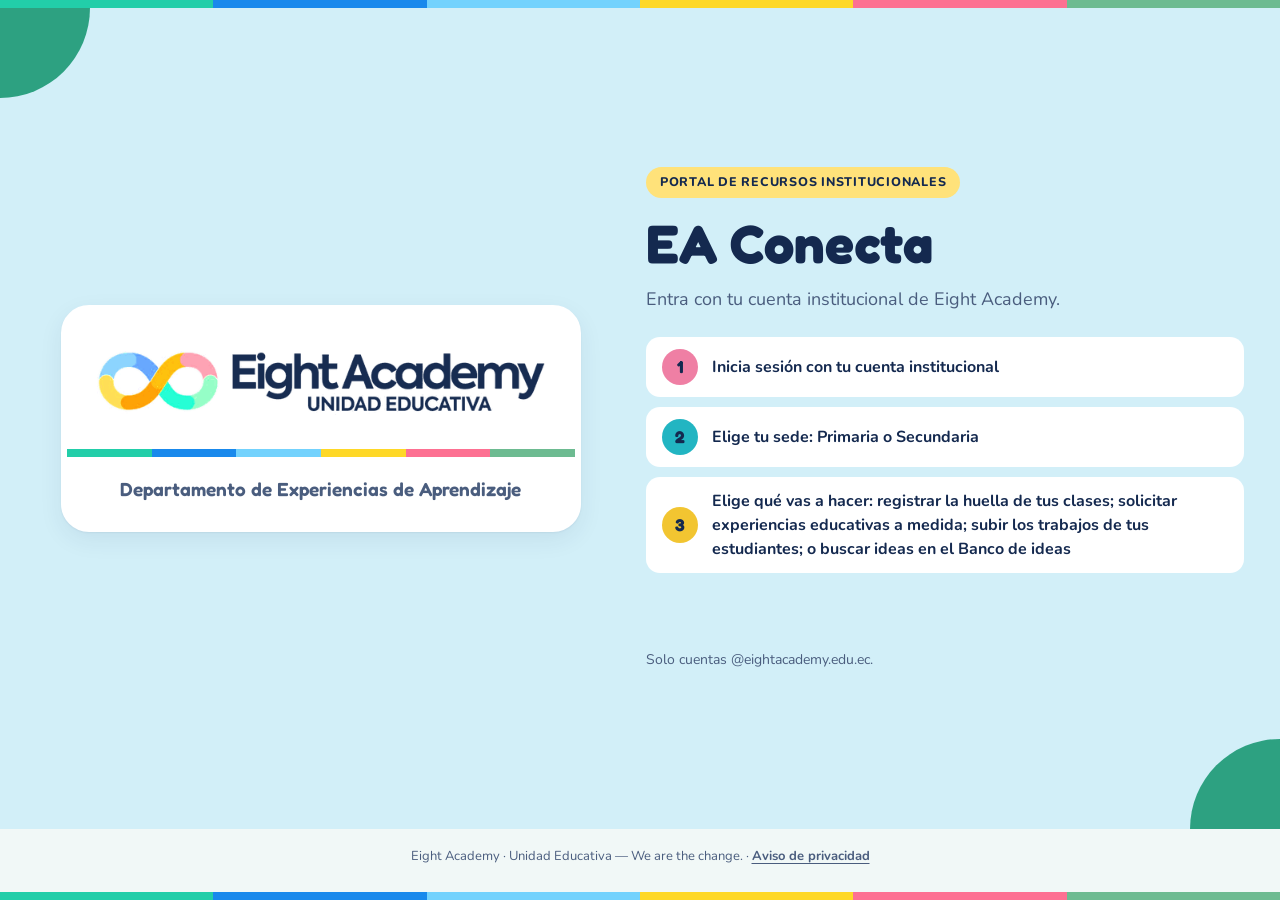
==== commit 5e530c87: "Publica EA Conecta 3.3.1: sesiones y formularios estables" ====
--- a/index.html
+++ b/index.html
@@ -17,11 +17,11 @@
 <link rel="preconnect" href="https://script.googleusercontent.com">
 <link rel="preload" href="assets/fuentes/nunito-700.woff2" as="font" type="font/woff2" crossorigin>
 <link rel="preload" href="assets/fuentes/fredoka-700.woff2" as="font" type="font/woff2" crossorigin>
-<link rel="stylesheet" href="assets/estilos.css?v=20a361dd29">
+<link rel="stylesheet" href="assets/estilos.css?v=a9ca3176ad">
 <script src="https://accounts.google.com/gsi/client" async defer></script>
-<script src="config.js?v=20a361dd29"></script>
-<script src="assets/acceso.js?v=20a361dd29" defer></script>
-<script src="assets/portal.js?v=20a361dd29" defer></script>
+<script src="config.js?v=a9ca3176ad"></script>
+<script src="assets/acceso.js?v=a9ca3176ad" defer></script>
+<script src="assets/portal.js?v=a9ca3176ad" defer></script>
 </head>
 <body>
 <div id="app"></div>
--- a/assets/estilos.css
+++ b/assets/estilos.css
@@ -1 +1 @@
-@font-face{font-family:Nunito;font-style:normal;font-display:swap;font-weight:400;src:url(fuentes/nunito-400.woff2) format("woff2")}@font-face{font-family:Nunito;font-style:normal;font-display:swap;font-weight:700;src:url(fuentes/nunito-700.woff2) format("woff2")}@font-face{font-family:Nunito;font-style:normal;font-display:swap;font-weight:800;src:url(fuentes/nunito-800.woff2) format("woff2")}@font-face{font-family:Fredoka;font-style:normal;font-display:swap;font-weight:600;src:url(fuentes/fredoka-600.woff2) format("woff2")}@font-face{font-family:Fredoka;font-style:normal;font-display:swap;font-weight:700;src:url(fuentes/fredoka-700.woff2) format("woff2")}:root{--bg: #F1F8F7;--surface: #FFFFFF;--panel: #E9F5F4;--sky: #D2EFF8;--sky-soft: #E6F6FB;--ink: #14294F;--ink-2: #4A5D7E;--ink-3: #6F8099;--line: #D5E6E5;--line-2: #B9D2D0;--sun: #FFE27A;--sun-soft: #FFF4CF;--on-sun: #14294F;--leaf: #1B9A75;--leaf-hover: #15805F;--on-leaf: #FFFFFF;--leaf-soft: #DDF3EA;--danger: #C93C47;--danger-soft: #FCE7E9;--pink-soft: #FDE6EE;--blue-soft: #E3EDFB;--g3: #EF7FA4;--g4: #22B5C2;--g5: #F2C531;--g6: #5DB98A;--g7: #5B8BDD;--s1: #22CEA9;--s2: #1989EC;--s3: #73D2FD;--s4: #FED827;--s5: #FD7092;--s6: #6DBB91;--l1: #E2566A;--l1-soft: #FDE7EA;--on-l1: #FFFFFF;--l2: #F2B925;--l2-soft: #FFF4CF;--on-l2: #14294F;--l3: #1B9A75;--l3-soft: #DDF3EA;--on-l3: #FFFFFF;--l4: #3D7BD9;--l4-soft: #E3EDFB;--on-l4: #FFFFFF;--coral: var(--l1);--amber: var(--l2);--teal: var(--l3);--blue: var(--l4);--shadow: 0 1px 2px rgba(20,41,79,.06), 0 8px 24px rgba(20,41,79,.07);--display: "Fredoka", "Nunito", ui-rounded, system-ui, sans-serif;--body: "Nunito", system-ui, -apple-system, "Segoe UI", sans-serif;--r-lg: 22px;--r-md: 14px;--r-sm: 10px;color-scheme:light}@media (prefers-color-scheme: dark){:root:not([data-theme=light]){--bg: #0D1829;--surface: #14233B;--panel: #192C48;--sky: #112A44;--sky-soft: #14304C;--ink: #EAF1FB;--ink-2: #A8B8D0;--ink-3: #8597B2;--line: #263B5C;--line-2: #34507A;--sun: #F4D25C;--sun-soft: #2E2A1A;--on-sun: #14294F;--leaf: #38C99C;--leaf-hover: #5BD8B0;--on-leaf: #05261B;--leaf-soft: #173A33;--danger: #FF7B85;--danger-soft: #3A1E26;--pink-soft: #3A2030;--blue-soft: #1C2D4D;--l1: #FF7B8A;--l1-soft: #3A1E26;--on-l1: #2A0B10;--l2: #F4D25C;--l2-soft: #2E2A1A;--on-l2: #14294F;--l3: #38C99C;--l3-soft: #173A33;--on-l3: #05261B;--l4: #7FA8F0;--l4-soft: #1C2D4D;--on-l4: #0B1C3A;--shadow: 0 1px 2px rgba(0,0,0,.3), 0 8px 24px rgba(0,0,0,.25);color-scheme:dark}}:root[data-theme=dark]{--bg: #0D1829;--surface: #14233B;--panel: #192C48;--sky: #112A44;--sky-soft: #14304C;--ink: #EAF1FB;--ink-2: #A8B8D0;--ink-3: #8597B2;--line: #263B5C;--line-2: #34507A;--sun: #F4D25C;--sun-soft: #2E2A1A;--on-sun: #14294F;--leaf: #38C99C;--leaf-hover: #5BD8B0;--on-leaf: #05261B;--leaf-soft: #173A33;--danger: #FF7B85;--danger-soft: #3A1E26;--pink-soft: #3A2030;--blue-soft: #1C2D4D;--l1: #FF7B8A;--l1-soft: #3A1E26;--on-l1: #2A0B10;--l2: #F4D25C;--l2-soft: #2E2A1A;--on-l2: #14294F;--l3: #38C99C;--l3-soft: #173A33;--on-l3: #05261B;--l4: #7FA8F0;--l4-soft: #1C2D4D;--on-l4: #0B1C3A;--shadow: 0 1px 2px rgba(0,0,0,.3), 0 8px 24px rgba(0,0,0,.25);color-scheme:dark}*{box-sizing:border-box}[hidden]{display:none!important}html{-webkit-text-size-adjust:100%;background:var(--bg)}body{margin:0;background:var(--bg);color:var(--ink);font-family:var(--body);font-size:16px;line-height:1.5;-webkit-font-smoothing:antialiased}body:before{content:"";position:fixed;inset:0 0 auto;height:env(safe-area-inset-top,0px);z-index:40;background:var(--sky)}h1,h2,h3{font-family:var(--display);line-height:1.15;text-wrap:balance;font-weight:600}button,input,select,textarea{font:inherit;color:inherit}button{cursor:pointer}:focus-visible{outline:3px solid var(--s2);outline-offset:2px;border-radius:8px}img{max-width:100%}a{color:var(--leaf);font-weight:800;text-underline-offset:3px}.gut{padding-left:max(16px,env(safe-area-inset-left,0px));padding-right:max(16px,env(safe-area-inset-right,0px))}.wrap{max-width:1240px;margin:0 auto}.stripe{display:grid;grid-template-columns:repeat(6,1fr);height:8px}.stripe i:nth-child(1){background:var(--s1)}.stripe i:nth-child(2){background:var(--s2)}.stripe i:nth-child(3){background:var(--s3)}.stripe i:nth-child(4){background:var(--s4)}.stripe i:nth-child(5){background:var(--s5)}.stripe i:nth-child(6){background:var(--s6)}.topbar{background:var(--sky)}.topbar .wrap{display:flex;align-items:center;gap:14px;padding-block:12px;flex-wrap:wrap}.thumb{flex:none;width:56px;height:56px;border-radius:14px;border:3px solid var(--surface);background:#fff;display:grid;place-items:center;overflow:hidden}.thumb img{width:42px;height:auto;display:block}.topbar .t{flex:1 1 200px;min-width:0}.topbar .t b{font-family:var(--display);font-size:21px;font-weight:700;display:block;line-height:1.1}.topbar .t span{font-size:14px;color:var(--ink-2)}.reserva:empty{display:none}.reserva-btn{display:inline-flex;align-items:center;gap:10px;padding:6px 16px 6px 6px;border-radius:999px;background:var(--leaf);color:var(--on-leaf);text-decoration:none;box-shadow:0 2px #14294f1f,0 6px 16px #1b9a7547;border:2px solid var(--surface);transition:transform .15s ease,background .15s ease}.reserva-btn:hover{background:var(--leaf-hover);transform:translateY(-1px)}.reserva-btn:focus-visible{outline:3px solid var(--sun);outline-offset:2px}.reserva-btn .ico{width:38px;height:38px;border-radius:50%;flex:none;display:grid;place-items:center;background:var(--sun);color:var(--on-sun)}.reserva-btn .ico svg{width:22px;height:22px}.reserva-btn .txt{display:flex;flex-direction:column;line-height:1.15}.reserva-btn b{font-family:var(--display);font-size:17px;font-weight:700;white-space:nowrap}.reserva-btn small{font-size:11.5px;font-weight:700;opacity:.9;white-space:nowrap}@media (prefers-reduced-motion: reduce){.reserva-btn{transition:none}.reserva-btn:hover{transform:none}}.who{display:flex;align-items:center;gap:8px;background:var(--surface);border-radius:999px;padding:4px 6px 4px 4px;min-width:0;max-width:100%}.who .av{width:34px;height:34px;border-radius:50%;flex:none;background:var(--panel);display:grid;place-items:center;font-weight:800}.who .mail{font-size:14px;font-weight:700;overflow:hidden;text-overflow:ellipsis;white-space:nowrap;min-width:0}.role{background:var(--sun);color:var(--on-sun);font-weight:800;font-size:11px;letter-spacing:.06em;text-transform:uppercase;padding:4px 10px;border-radius:999px;white-space:nowrap}.salir{border:0;background:var(--panel);color:var(--ink);border-radius:999px;padding:6px 12px;font-size:13px;font-weight:800;white-space:nowrap;min-height:32px}.salir:hover{background:var(--line)}.demo-sel{display:flex;align-items:center;gap:6px;padding-left:8px;font-size:13px;font-weight:700;color:var(--ink-2)}.demo-sel select{min-height:34px;border-radius:999px;padding:4px 10px;font-size:13px;font-weight:800;width:auto}.demo-band{background:var(--sun);color:var(--on-sun);font-size:14px;font-weight:700}.demo-band .wrap{padding-block:8px;display:flex;gap:10px;align-items:center;flex-wrap:wrap}.demo-band b{font-weight:800}.navbar{position:sticky;top:env(safe-area-inset-top,0px);z-index:30;background:var(--bg);padding-block:14px 6px}.nav{display:flex;gap:4px;width:max-content;max-width:100%;overflow-x:auto;background:var(--surface);border-radius:999px;padding:4px;box-shadow:var(--shadow);scrollbar-width:none}.nav::-webkit-scrollbar{display:none}.nav button{flex:none;border:0;background:transparent;border-radius:999px;padding:8px 16px;min-height:42px;font-weight:800;font-size:15px;color:var(--ink-2);white-space:nowrap}.nav button:hover{color:var(--ink);background:var(--panel)}.nav button[aria-current=page]{background:var(--ink);color:var(--surface)}.nav button .nav-sub{display:block;margin-top:-1px;font-size:10.5px;font-weight:700;line-height:1.1;opacity:.55}.op h2 .op-sub{display:block;font-size:13px;font-weight:700;color:var(--ink-2);opacity:.7;margin-top:2px}.nav .sep{flex:none;width:1px;background:var(--line);margin:8px 4px}main{padding-block:16px 64px}main>.wrap{display:flex;flex-direction:column;gap:20px}.footer{color:var(--ink-2);font-size:13px;text-align:center}.footer .wrap{padding-block:18px 26px}.footer a{color:var(--ink-2);font-weight:600}.tb{background:var(--sun);color:var(--on-sun);border-radius:18px;padding:18px 24px;display:flex;flex-wrap:wrap;align-items:flex-end;justify-content:space-between;gap:12px 20px}.tb .t{min-width:0}.sub,.k{display:block;font-size:12px;font-weight:800;letter-spacing:.08em;text-transform:uppercase;opacity:.78}.tb h1{margin:2px 0 0;font-size:clamp(26px,3.4vw,34px);line-height:1.08;font-weight:700}.tb .meta{margin:6px 0 0;font-size:15px}.tb .acts{display:flex;gap:8px;flex-wrap:wrap}.tb .btn.ghost{border-color:#14294f40;color:var(--on-sun)}.tb .btn.ghost:hover{background:#fff6}.lead{margin:0;font-size:16px;color:var(--ink-2);max-width:70ch}.lead b{color:var(--ink)}.card{background:var(--surface);border-radius:var(--r-lg);box-shadow:var(--shadow);padding:20px 22px;min-width:0}.card.teal{background:var(--leaf-soft)}.card.cream{background:var(--sun-soft)}.card.sky{background:var(--sky-soft)}.card.pink{background:var(--pink-soft)}.card.blue{background:var(--blue-soft)}.card.coral{background:var(--danger-soft)}.card>h2,.card>h3{margin:8px 0 6px;font-weight:700}.card>h2{font-size:22px}.card>h3{font-size:18px}.card p{margin:6px 0 0}.eyebrow,.strip{display:inline-flex;align-items:center;gap:8px;align-self:flex-start;max-width:100%;background:var(--sun);color:var(--on-sun);font-weight:800;font-size:12.5px;letter-spacing:.06em;text-transform:uppercase;border-radius:999px;padding:6px 14px}.strip.blue{background:var(--blue-soft);color:var(--ink)}.strip.pink{background:var(--pink-soft);color:var(--ink)}.strip.amber{background:var(--sun)}.strip.green{background:var(--leaf-soft);color:var(--ink)}.strip.coral{background:var(--danger-soft);color:var(--ink)}.strip.teal{background:var(--leaf-soft);color:var(--ink)}.strip.sky{background:var(--sky);color:var(--ink)}.grid2{display:grid;grid-template-columns:repeat(2,minmax(0,1fr));gap:20px}.split{display:grid;grid-template-columns:minmax(0,2fr) minmax(0,1fr);gap:20px;align-items:start}.row{display:flex;gap:10px;align-items:center;flex-wrap:wrap}.stack{display:flex;flex-direction:column;gap:14px}.muted{color:var(--ink-2)}.small{font-size:14px}.num{flex:none;width:32px;height:32px;border-radius:50%;display:inline-grid;place-items:center;font-family:var(--display);font-size:15px;font-weight:700;color:#14294f;background:var(--g3)}.n1{background:var(--g3)}.n2{background:var(--g4)}.n3{background:var(--g5)}.n4{background:var(--g6)}.n5{background:var(--g7)}.btn{display:inline-flex;align-items:center;justify-content:center;gap:8px;min-height:46px;padding:10px 22px;border-radius:999px;border:2px solid transparent;background:var(--leaf);color:var(--on-leaf);font-weight:800;font-size:16px;text-decoration:none;transition:background .15s,transform .1s}.btn:hover{background:var(--leaf-hover)}.btn:active{transform:translateY(1px)}.btn.ghost{background:transparent;border-color:var(--line-2);color:var(--ink)}.btn.ghost:hover{background:var(--panel)}.btn.teal{background:var(--leaf);color:var(--on-leaf)}.btn.coral{background:var(--danger);color:#fff}.btn.sm{min-height:38px;padding:6px 16px;font-size:14px}.btn[disabled]{opacity:.45;cursor:not-allowed;transform:none}label.f{display:flex;flex-direction:column;gap:4px;font-size:13px;font-weight:800;color:var(--ink-2);min-width:0}input[type=text],input[type=email],input[type=date],input[type=time],input[type=url],input[type=search],select,textarea{width:100%;min-height:46px;border-radius:12px;border:2px solid var(--line);background:var(--surface);padding:8px 12px;font-size:16px;font-weight:600;color:var(--ink)}input[type=search]{border-radius:999px;padding-inline:18px;background:var(--bg)}textarea{min-height:84px;resize:vertical;line-height:1.45;font-weight:500}input:focus,select:focus,textarea:focus{outline:none;border-color:var(--s2)}.form{display:grid;grid-template-columns:repeat(auto-fit,minmax(220px,1fr));gap:14px}.toolbar{display:grid;grid-template-columns:minmax(0,2fr) repeat(3,minmax(0,1fr));gap:12px;align-items:end}.seg{display:flex;flex-wrap:wrap;gap:8px}.seg button{min-height:42px;border-radius:999px;border:2px solid var(--line);background:var(--surface);color:var(--ink);font-weight:800;font-size:14px;padding:6px 16px}.seg button[aria-pressed=true]{background:var(--ink);color:var(--surface);border-color:var(--ink)}.err{background:var(--danger-soft);color:var(--ink);border-radius:var(--r-md);padding:12px 16px;font-size:15px;font-weight:600}.hint{font-size:14px;color:var(--ink-2)}.chip{display:inline-flex;align-items:center;gap:6px;font-size:12.5px;font-weight:800;padding:4px 10px;border-radius:999px;white-space:nowrap;background:var(--panel);color:var(--ink)}.dot{width:9px;height:9px;border-radius:50%;background:var(--ink-3)}.tags{display:flex;flex-wrap:wrap;gap:6px;align-items:center}.filters{display:grid;grid-template-columns:minmax(0,2fr) repeat(2,minmax(0,1fr));gap:12px}.list{display:flex;flex-direction:column;gap:8px}.empty-state{text-align:center;padding:34px 20px}.empty-state h2{margin:6px 0;font-size:22px}.empty{text-align:center;color:var(--ink-2);padding:32px 16px;background:var(--panel);border-radius:var(--r-md);font-weight:600}.empty b{display:block;font-family:var(--display);font-size:21px;font-weight:600;color:var(--ink);margin-bottom:4px}.steps{display:flex;gap:6px;flex-wrap:wrap}.step{display:flex;align-items:center;gap:7px;font-size:13px;font-weight:800;padding:6px 12px 6px 6px;border-radius:999px;background:var(--surface);color:var(--ink-2);border:2px solid var(--line)}.step i{width:24px;height:24px;border-radius:50%;display:grid;place-items:center;font-style:normal;font-size:12px;background:var(--panel)}.step.done{color:var(--ink)}.step.done i{background:var(--leaf);color:var(--on-leaf)}.step.now{color:var(--ink);border-color:var(--ink)}.step.now i{background:var(--ink);color:var(--surface)}.key{background:var(--ink);color:var(--sun);font-size:11.5px;font-weight:800;letter-spacing:.06em;text-transform:uppercase;padding:5px 11px;border-radius:999px;white-space:nowrap}.dock{position:sticky;bottom:0;z-index:10;padding-bottom:env(safe-area-inset-bottom,0px)}.dock .card{display:flex;align-items:center;gap:14px;flex-wrap:wrap;justify-content:space-between;box-shadow:0 0 0 2px var(--line),0 -8px 28px #14294f1f}.bar{height:8px;border-radius:9px;background:var(--panel);overflow:hidden}.bar i{display:block;height:100%;background:var(--leaf);border-radius:9px}.confirm{display:flex;gap:8px;align-items:center;flex-wrap:wrap;background:var(--sun-soft);border-radius:var(--r-md);padding:10px 12px;font-weight:800;font-size:15px}.ev{display:flex;flex-direction:column;gap:4px}.scroll,.tbl-wrap{overflow-x:auto;-webkit-overflow-scrolling:touch;border-radius:var(--r-md);border:1px solid var(--line);background:var(--surface)}.tbl{width:100%;border-collapse:collapse;font-size:14.5px}.tbl th{background:var(--panel);color:var(--ink-2);font-weight:800;font-size:12px;letter-spacing:.05em;text-transform:uppercase;padding:10px 12px;text-align:left;vertical-align:bottom;white-space:nowrap}.tbl th.c,.tbl td.c{text-align:center}.tbl td{padding:11px 12px;border-top:1px solid var(--line);vertical-align:top}.tbl td.n{font-variant-numeric:tabular-nums;white-space:nowrap}.tbl tr.flag td{background:var(--sun-soft)}.tbl tr.click{cursor:pointer}.tbl tr.click:hover td{background:var(--leaf-soft)}.regs{min-width:960px}.regs .sub2{display:block;color:var(--ink-2);font-weight:600;font-size:13px;margin-top:4px}.regs .doc b{display:block;font-size:15.5px}.regs .nota{font-family:var(--display);font-size:22px;font-weight:700;font-variant-numeric:tabular-nums}.regs td:first-child{white-space:nowrap}.legend{display:flex;flex-wrap:wrap;gap:6px 14px;font-size:14px;font-weight:700;color:var(--ink-2)}.legend span{display:inline-flex;align-items:center;gap:6px}.tiles{display:grid;grid-template-columns:repeat(4,minmax(0,1fr));gap:12px}.tile{background:var(--surface);border-radius:var(--r-md);box-shadow:var(--shadow);padding:16px 18px}.tile b{display:block;font-family:var(--display);font-size:34px;font-weight:700;font-variant-numeric:tabular-nums;line-height:1.1}.tile span{font-size:13px;font-weight:700;color:var(--ink-2)}details.card>summary{cursor:pointer;font-weight:800;list-style:none;display:flex;justify-content:space-between;align-items:center;gap:10px}details.card>summary::-webkit-details-marker{display:none}details.card>summary:after{content:"+";font-family:var(--display);font-size:24px;font-weight:700;color:var(--ink-2)}details.card[open]>summary:after{content:"–"}.toast{position:fixed;left:50%;transform:translate(-50%);bottom:calc(18px + env(safe-area-inset-bottom,0px));z-index:70;background:var(--ink);color:var(--surface);padding:12px 20px;border-radius:999px;font-weight:800;font-size:15px;box-shadow:0 10px 30px #14294f40;max-width:calc(100% - 32px);text-align:center}.toast.bad{background:var(--danger);color:#fff}.loading{display:flex;align-items:center;gap:10px;color:var(--ink-2);font-weight:800;padding:30px 0}.spin{width:20px;height:20px;border-radius:50%;border:3px solid var(--line);border-top-color:var(--leaf);animation:spin .8s linear infinite}@keyframes spin{to{transform:rotate(360deg)}}.acceso{position:fixed;top:0;right:0;bottom:0;left:0;z-index:60;overflow-y:auto;background:var(--bg);display:flex;flex-direction:column}.acceso.sobre{background:#0d18298c;align-items:center;justify-content:center;padding:16px}.hero{background:var(--sky);position:relative;overflow:hidden;flex:1 0 auto;display:flex;align-items:center}.hero:before,.hero:after{content:"";position:absolute;width:180px;height:180px;border-radius:50%;background:var(--leaf);opacity:.9}.hero:before{left:-90px;top:-90px}.hero:after{right:-90px;bottom:-90px}.hero .wrap{width:100%;display:grid;grid-template-columns:minmax(0,1fr) minmax(0,1.05fr);gap:40px;align-items:center;padding-block:44px;position:relative;z-index:1}.hero-marca{background:var(--surface);border:6px solid var(--surface);border-radius:28px;box-shadow:var(--shadow);overflow:hidden;max-width:520px;width:100%;justify-self:center;display:grid}.hero-marca picture,.hero-marca img{display:block;width:100%;height:auto}.hero-marca picture{padding:40px 30px 34px}.hero-marca p{margin:0;padding:18px 24px 22px;font-family:var(--display);font-size:19px;font-weight:600;text-align:center;color:var(--ink-2)}.hero-texto{min-width:0}.hero h1{font-size:clamp(36px,5vw,54px);margin:14px 0 0;font-weight:700}.hero .lead{font-size:18px;margin-top:12px;max-width:46ch}.pasos{list-style:none;margin:24px 0 0;padding:0;display:grid;gap:10px}.pasos li{display:flex;gap:14px;align-items:center;background:var(--surface);border-radius:var(--r-md);padding:12px 16px;font-weight:700}.pasos .num{width:36px;height:36px;font-size:17px}.acceso-boton{min-height:44px;margin-top:22px}.acceso-msg{font-size:14px;color:var(--ink-2);margin:10px 0 0}.dialogo{background:var(--surface);border-radius:24px;box-shadow:0 20px 60px #0000004d;padding:24px 24px 22px;width:100%;max-width:460px;display:flex;flex-direction:column;gap:10px}.dialogo h2{margin:4px 0 0;font-size:26px;font-weight:700}.dialogo p{margin:0;color:var(--ink-2)}.dialogo .acceso-boton{margin-top:8px}.sede-btn{border:0;background:var(--leaf-soft);color:var(--ink);font-weight:800;font-size:11.5px;letter-spacing:.06em;text-transform:uppercase;padding:5px 11px;border-radius:999px;white-space:nowrap;min-height:28px}.sede-btn:hover{background:var(--leaf);color:var(--on-leaf)}.opciones{display:grid;grid-template-columns:repeat(3,minmax(0,1fr));gap:20px}.opciones.dos{grid-template-columns:repeat(2,minmax(0,1fr))}.op{background:var(--surface);border-radius:var(--r-lg);box-shadow:var(--shadow);padding:22px;display:flex;flex-direction:column;gap:10px;min-width:0}.op h2{margin:4px 0 0;font-size:23px;font-weight:700}.op p{margin:0;color:var(--ink-2)}.videos{margin-bottom:20px}.videos h2{margin:0 0 12px;font-size:20px;font-weight:700}.videos-g{display:grid;grid-template-columns:repeat(2,minmax(0,1fr));gap:20px}.video{aspect-ratio:16 / 9;border-radius:var(--r-lg);overflow:hidden;box-shadow:var(--shadow);background:var(--surface)}.video iframe{width:100%;height:100%;border:0;display:block}.video-play{width:100%;height:100%;border:0;cursor:pointer;font:inherit;color:var(--ink);background:linear-gradient(135deg,var(--sky) 0%,var(--sun-soft) 100%);display:flex;flex-direction:column;align-items:center;justify-content:center;gap:6px;padding:16px;text-align:center}.video-play .ico{width:56px;height:56px;color:var(--leaf)}.video-play .ico svg{width:100%;height:100%}.video-play b{font-family:var(--display);font-size:20px}.video-play span:last-child{color:var(--ink-2);font-weight:700}.video-play:hover .ico,.video-play:focus-visible .ico{color:var(--leaf-hover)}@media (max-width: 640px){.videos-g{grid-template-columns:1fr;gap:12px}.video{aspect-ratio:auto}.video.ver{aspect-ratio:16 / 9}.video-play{flex-direction:row;height:84px;gap:12px}.video-play .ico{width:40px;height:40px}.video-play b{font-size:17px}.video-play span:last-child{display:none}}.op .acts{margin-top:auto;padding-top:6px;display:flex;gap:8px;flex-wrap:wrap}.op.pronto{background:var(--panel);box-shadow:none}.op.pronto h2,.op.pronto p{opacity:.8}.op.pronto .chip{background:var(--surface);color:var(--ink-2)}.tabs .corto{display:none}.ico{width:52px;height:52px;border-radius:16px;display:grid;place-items:center;color:#14294f;flex:none}.ico svg{width:28px;height:28px}.ico.c1{background:var(--s1)}.ico.c2{background:var(--s3)}.ico.c3{background:var(--s4)}.ico.c4{background:var(--g3)}.stat{font-weight:700;font-size:14px;color:var(--ink-2)}.stat b{color:var(--ink);font-family:var(--display);font-size:20px;font-weight:700}.sedes{display:grid;grid-template-columns:repeat(2,minmax(0,1fr));gap:20px}.sede-op{display:flex;flex-direction:column;align-items:flex-start;gap:6px;text-align:left;background:var(--surface);border:3px solid var(--line);border-radius:var(--r-lg);padding:24px;color:var(--ink);box-shadow:var(--shadow)}.sede-op b{font-family:var(--display);font-size:32px;font-weight:700;line-height:1.1;margin-top:6px}.sede-op>span:last-child{font-weight:700;color:var(--ink-2)}.sede-op:hover{border-color:var(--leaf)}.sede-op[aria-pressed=true]{border-color:var(--leaf);background:var(--leaf-soft)}.tabs{display:flex;gap:4px;flex-wrap:wrap;background:var(--surface);border-radius:999px;padding:4px;box-shadow:var(--shadow);align-self:flex-start;max-width:100%}.tabs button{border:0;background:transparent;border-radius:999px;padding:8px 16px;min-height:42px;font-weight:800;font-size:15px;color:var(--ink-2)}.tabs button:hover{background:var(--panel);color:var(--ink)}.tabs button[aria-current=page]{background:var(--sun);color:var(--on-sun)}.tabs .n{display:inline-block;min-width:22px;padding:0 6px;border-radius:999px;background:var(--panel);color:var(--ink);font-size:12.5px;text-align:center;margin-left:2px}.tabs button[aria-current=page] .n{background:#ffffff8c;color:var(--on-sun)}.sec{gap:16px}.sec-h{display:flex;align-items:center;justify-content:space-between;gap:10px;flex-wrap:wrap}.sec-h h2{display:flex;align-items:center;gap:12px;margin:0;font-size:21px;font-weight:700}label.f em,.lbl em{font-style:normal;font-weight:600;color:var(--ink-3)}.form .full{grid-column:1 / -1}input[readonly]{background:var(--panel);color:var(--ink-2);border-color:transparent}.fg{display:flex;flex-direction:column;gap:8px;min-width:0}.lbl{font-size:13px;font-weight:800;color:var(--ink-2)}.sub-lbl{font-size:12px;font-weight:700;color:var(--ink-3);margin-top:2px}.estados{display:grid;grid-template-columns:repeat(3,minmax(0,1fr));gap:8px}.estados label{display:flex;align-items:center;gap:10px;min-height:52px;border-radius:var(--r-md);border:2px solid var(--line);background:var(--surface);color:var(--ink);font-weight:800;font-size:15px;padding:10px 14px;cursor:pointer}.estados input{width:20px;height:20px;margin:0;flex:none;accent-color:var(--leaf)}.estados label.on{border-color:var(--leaf);background:var(--leaf-soft)}.estados label:focus-within{outline:3px solid var(--s2);outline-offset:2px}fieldset.fg{border:0;margin:0;padding:0;min-width:0}fieldset.fg legend{padding:0;margin-bottom:8px}.drop{position:relative;display:flex;flex-direction:column;align-items:center;gap:4px;text-align:center;border:2px dashed var(--line-2);border-radius:var(--r-md);padding:22px 16px;background:var(--bg);cursor:pointer;color:var(--ink)}.drop svg{width:30px;height:30px;color:var(--leaf)}.drop b{font-family:var(--display);font-size:19px;font-weight:700}.drop>span{font-size:14px;font-weight:700;color:var(--ink-2)}.drop:hover,.drop.sobre{border-color:var(--leaf);background:var(--leaf-soft)}.drop:focus-within{outline:3px solid var(--s2);outline-offset:2px}.drop input[type=file]{position:absolute;width:1px;height:1px;opacity:0;overflow:hidden}.enlace-row{display:grid;grid-template-columns:minmax(0,1fr) auto;gap:10px;align-items:end}.evs{display:flex;flex-direction:column;gap:8px}.evs:empty{display:none}.ev-item{display:grid;grid-template-columns:42px minmax(0,1fr) auto;gap:12px;align-items:center;background:var(--panel);border:2px solid transparent;border-radius:var(--r-md);padding:8px 10px;color:var(--ink);text-decoration:none;text-align:left;width:100%;font-weight:600}.ev-item .tipo{width:42px;height:42px;border-radius:12px;background:var(--surface);display:grid;place-items:center;font-size:11px;font-weight:800;text-transform:uppercase;color:var(--ink-2)}.ev-item .tipo svg{width:20px;height:20px}.ev-item .mid{min-width:0;display:flex;flex-direction:column}.ev-item .nom{font-weight:800;overflow:hidden;text-overflow:ellipsis;white-space:nowrap}.ev-item .ev-sub{font-size:13px;color:var(--ink-2);overflow:hidden;text-overflow:ellipsis;white-space:nowrap}.ev-item .bar{margin-top:6px}.ev-item.mal{background:var(--danger-soft)}.ev-link:hover{border-color:var(--leaf);background:var(--leaf-soft)}.ev-link .abrir{font-weight:800;color:var(--leaf);padding-right:6px}.x{border:0;background:transparent;width:40px;height:40px;border-radius:50%;font-size:22px;line-height:1;color:var(--ink-2);flex:none}.x:hover{background:var(--surface);color:var(--ink)}.callout{background:var(--sun-soft);border-radius:var(--r-md);padding:12px 14px;display:flex;flex-direction:column;gap:6px}.callout p{margin:0}.texto{white-space:pre-wrap;margin:0}.err ul{margin:6px 0 0;padding-left:20px}.hitem{display:grid;grid-template-columns:96px minmax(0,1fr) auto;gap:14px;align-items:center;background:var(--surface);border:2px solid var(--line);border-radius:var(--r-md);padding:12px 16px;text-align:left;width:100%;color:var(--ink)}.hitem:hover{border-color:var(--leaf);background:var(--leaf-soft)}.hitem .when{font-weight:800;font-size:15px;font-variant-numeric:tabular-nums}.hitem .when span{display:block;font-weight:600;color:var(--ink-2);font-size:13px}.hitem .main{min-width:0}.hitem .main b{display:block;font-size:16px;font-weight:800;overflow:hidden;text-overflow:ellipsis;white-space:nowrap}.hitem .main span{font-size:13.5px;color:var(--ink-2);font-weight:600}.hitem .side{display:flex;flex-direction:column;align-items:flex-end;gap:6px}.evn{display:inline-flex;align-items:center;gap:4px;font-size:13px;font-weight:800;color:var(--ink-2)}.evn svg{width:15px;height:15px}.chip.hu-completo{background:var(--leaf-soft)}.chip.hu-completo .dot{background:var(--leaf)}.chip.hu-parcial{background:var(--sun-soft)}.chip.hu-parcial .dot{background:var(--g5)}.chip.hu-pendiente{background:var(--pink-soft)}.chip.hu-pendiente .dot{background:var(--g3)}.tipos{display:grid;grid-template-columns:repeat(2,minmax(0,1fr));gap:10px}.tipos label,.pills label{display:flex;align-items:flex-start;gap:10px;border:2px solid var(--line);background:var(--surface);color:var(--ink);border-radius:var(--r-md);padding:12px 14px;cursor:pointer}.tipos label span{display:flex;flex-direction:column;gap:2px}.tipos label b{font-size:15px}.tipos label small{color:var(--ink-2);font-size:13px;font-weight:600;line-height:1.35}.tipos input,.pills input{width:20px;height:20px;margin:1px 0 0;flex:none;accent-color:var(--leaf)}.pills{display:flex;flex-wrap:wrap;gap:8px}.pills label{align-items:center;border-radius:999px;padding:9px 16px 9px 12px;min-height:44px;font-weight:800}.tipos label.on,.pills label.on{border-color:var(--leaf);background:var(--leaf-soft)}.tipos label:focus-within,.pills label:focus-within{outline:3px solid var(--s2);outline-offset:2px}.plantillas{display:grid;grid-template-columns:repeat(auto-fill,minmax(220px,1fr));gap:12px}.plantilla{display:flex;flex-direction:column;align-items:flex-start;gap:6px;padding:14px;border:2px solid var(--line);border-radius:var(--r-md);background:var(--surface);color:var(--ink);text-decoration:none}.plantilla:hover{border-color:var(--leaf)}.plantilla .abrir{margin-top:auto;font-weight:800;color:var(--ink);text-decoration:underline}.chip.re-recibida{background:var(--blue-soft)}.chip.re-recibida .dot{background:var(--blue)}.chip.re-proceso{background:var(--sun-soft)}.chip.re-proceso .dot{background:var(--g5)}.chip.re-lista{background:var(--leaf-soft)}.chip.re-lista .dot{background:var(--leaf)}.chip.re-entregada{background:var(--panel)}.chip.re-entregada .dot{background:var(--ink-2)}.chip.re-cancelada{background:var(--danger-soft)}.chip.re-cancelada .dot{background:var(--danger)}.chip.fuera{background:var(--danger-soft);color:var(--ink)}.tipos.tres{grid-template-columns:repeat(3,minmax(0,1fr))}.sec-h h2 .opc{font-style:normal;font-family:var(--body, inherit);font-size:14px;font-weight:700;color:var(--ink-2)}@media (max-width: 900px){.tipos.tres{grid-template-columns:1fr}}@media (max-width: 640px){.tipos{grid-template-columns:1fr}}.toolbar.t5{grid-template-columns:minmax(0,2fr) repeat(4,minmax(0,1fr))}.hu-regs{min-width:900px}.pv{max-width:820px;margin:0 auto;padding-block:24px 56px;display:flex;flex-direction:column;gap:20px}.pv h2{font-size:21px;margin:0 0 6px}.pv p,.pv li{color:var(--ink-2);max-width:68ch;margin:0}.pv ul{margin:0;padding-left:20px;display:grid;gap:6px}.ico.c6{background:var(--s6)}.bn-op{flex-direction:row;align-items:center;gap:18px;margin-top:20px}.bn-op .ico{flex:none}.bn-op-t{flex:1 1 auto;min-width:0;display:flex;flex-direction:column;gap:6px}.bn-op .acts{margin-top:0;padding-top:0;flex:none}.bn-filtros{display:grid;grid-template-columns:minmax(0,2fr) repeat(4,minmax(0,1fr));gap:12px;align-items:end}.bn-filtros .bn-origen{grid-column:1 / -1}.bn-grid{display:grid;grid-template-columns:repeat(auto-fill,minmax(260px,1fr));gap:14px}.bn-card{display:flex;flex-direction:column;align-items:stretch;gap:8px;min-width:0;text-align:left;background:var(--surface);color:var(--ink);border:2px solid var(--line);border-top:6px solid var(--s1);border-radius:var(--r-lg);padding:14px 16px;box-shadow:var(--shadow)}.bn-card:hover{border-color:var(--leaf)}.bn-card.t-plantilla{border-top-color:var(--s2)}.bn-card.t-material{border-top-color:var(--s4)}.bn-card.t-proyecto{border-top-color:var(--s5)}.bn-top{display:flex;flex-wrap:wrap;gap:6px;align-items:center;min-height:24px}.bn-tipo{font-size:12.5px;font-weight:800;color:var(--ink-2);text-transform:uppercase;letter-spacing:.04em;margin-right:auto}.bn-tit{font-family:var(--display);font-size:18px;font-weight:600;line-height:1.2;display:-webkit-box;-webkit-line-clamp:2;-webkit-box-orient:vertical;overflow:hidden}.bn-para{font-size:14px;color:var(--ink-2);font-weight:600;display:-webkit-box;-webkit-line-clamp:3;-webkit-box-orient:vertical;overflow:hidden}.bn-meta{font-size:13px;color:var(--ink-3);font-weight:700;overflow:hidden;text-overflow:ellipsis;white-space:nowrap}.bn-pie{margin-top:auto;padding-top:6px;border-top:1px solid var(--line);display:flex;justify-content:space-between;gap:8px;font-size:13px;min-width:0}.bn-autor{flex:0 0 auto;max-width:60%;font-weight:800;overflow:hidden;text-overflow:ellipsis;white-space:nowrap}.bn-fmt{flex:1 1 0;min-width:0;text-align:right;color:var(--ink-3);font-weight:700;white-space:nowrap;overflow:hidden;text-overflow:ellipsis}.bn-sello{display:inline-flex;align-items:center;gap:4px;background:var(--leaf);color:var(--on-leaf);font-size:12px;font-weight:800;padding:3px 10px 3px 7px;border-radius:999px;white-space:nowrap}.bn-sello svg{width:14px;height:14px;stroke-width:3}.bn-sec{display:flex;flex-direction:column;gap:12px;margin-top:8px}.bn-sec-h{display:flex;justify-content:space-between;align-items:flex-end;gap:12px;flex-wrap:wrap}.bn-sec-h h2{margin:0;font-size:22px;font-weight:700}.bn-sec-h p{margin:2px 0 0}.bn-sec+.bn-sec,.bn-mas+.bn-sec,.bn-sec+.bn-invita{margin-top:28px}.bn-mas{text-align:center;margin:4px 0 0}.bn-uso{display:flex;align-items:center;gap:12px;flex-wrap:wrap;background:var(--sky-soft);border-radius:var(--r-md);padding:12px 16px}.bn-uso.oficial{background:var(--leaf-soft)}.bn-uso p{margin:0;flex:1 1 260px}.bn-colega{display:inline-flex;align-items:center;gap:6px;background:var(--surface);font-size:12.5px;font-weight:800;padding:4px 10px 4px 7px;border-radius:999px;white-space:nowrap}.bn-colega svg{width:16px;height:16px;color:var(--leaf)}.bn-arch{grid-template-columns:42px minmax(0,1fr) auto}.bn-arch .ev-sub{white-space:normal}.bn-acts{display:flex;gap:6px;flex-wrap:wrap;justify-content:flex-end}.bn-ayuda{background:var(--panel);border-radius:var(--r-md);padding:10px 14px;font-size:14px}.bn-ayuda summary{cursor:pointer;font-weight:800}.bn-ayuda ul{margin:8px 0 2px;padding-left:20px;display:flex;flex-direction:column;gap:6px;color:var(--ink-2)}label.check{display:flex;align-items:flex-start;gap:10px;border:2px solid var(--line);background:var(--surface);border-radius:var(--r-md);padding:12px 14px;cursor:pointer}label.check input{width:20px;height:20px;margin:2px 0 0;flex:none;accent-color:var(--leaf)}label.check span{display:flex;flex-direction:column;gap:2px}label.check small{color:var(--ink-2);font-size:13px;font-weight:600;line-height:1.35}label.check:has(input:checked){border-color:var(--leaf);background:var(--leaf-soft)}label.check:focus-within{outline:3px solid var(--s2);outline-offset:2px}textarea.corta{min-height:64px}button.link{background:none;border:0;padding:0;color:var(--ink-2);font-weight:800;text-decoration:underline;text-underline-offset:3px}button.link:hover{color:var(--ink)}.bn-rep{display:flex;flex-wrap:wrap;gap:6px 10px;align-items:center;background:var(--surface);border-radius:var(--r-sm);padding:8px 10px}.bn-rep .btn{margin-left:auto}.bn-modi{display:grid;grid-template-columns:minmax(0,1fr) auto;gap:12px;align-items:center}.bn-modi .main{display:flex;flex-direction:column;gap:4px;min-width:0;align-items:flex-start}.bn-modi .main>b{font-size:16px}.bn-invita,.bn-adaptar{gap:12px}button.plantilla{font:inherit;text-align:left;cursor:pointer;width:100%}.bn-base .row{gap:8px}@media (max-width: 1020px){.bn-filtros{grid-template-columns:repeat(2,minmax(0,1fr))}.bn-filtros .q{grid-column:1 / -1}}@media (max-width: 760px){.bn-op{flex-direction:column;align-items:flex-start}.bn-op .acts{width:100%}}@media (max-width: 620px){.bn-grid{grid-template-columns:1fr}.bn-arch{grid-template-columns:42px minmax(0,1fr)}.bn-arch .bn-acts{grid-column:1 / -1;justify-content:flex-start}.bn-modi{grid-template-columns:1fr}.bn-modi .bn-acts{justify-content:flex-start}.bn-filtros .bn-origen button{flex:1 1 auto}}@media (prefers-reduced-motion: reduce){*{transition:none!important;animation:none!important;scroll-behavior:auto!important}}@media (max-width: 1020px){.split{grid-template-columns:1fr}.tiles{grid-template-columns:repeat(2,minmax(0,1fr))}.toolbar,.toolbar.t5{grid-template-columns:1fr 1fr}.toolbar .q{grid-column:1 / -1}.opciones{grid-template-columns:repeat(2,minmax(0,1fr))}.estados{grid-template-columns:1fr}}@media (max-width: 880px){.hero .wrap{grid-template-columns:1fr;gap:24px;padding-block:24px 32px}.hero-marca{max-width:440px}.hero-marca picture{padding:28px 24px 22px}}@media (max-width: 760px){.grid2,.opciones,.opciones.dos{grid-template-columns:1fr}.filters{grid-template-columns:1fr 1fr}.filters .q{grid-column:1 / -1}.regs-wrap{border:0;background:none;overflow:visible}.regs,.hu-regs{min-width:0}.regs thead{display:none}.regs,.regs tbody,.regs tr,.regs td{display:block;width:100%}.regs tr{background:var(--surface);border:2px solid var(--line);border-radius:var(--r-md);margin-bottom:10px;padding:6px 4px}.regs td{border:0;padding:5px 12px;display:grid;grid-template-columns:92px minmax(0,1fr);column-gap:12px;align-items:start;text-align:left!important}.regs td:before{content:attr(data-l);grid-column:1;grid-row:1 / span 4;font-size:12px;color:var(--ink-2);font-weight:800;padding-top:3px}.regs td>*{grid-column:2;min-width:0;justify-self:start}.regs .sub2{margin-top:2px}}@media (max-width: 620px){.topbar .t span{display:none}.who{width:100%}.who{flex-wrap:wrap;border-radius:22px}.reserva,.reserva-btn{width:100%}.who .mail{flex:1 1 100px}.demo-sel{padding-left:4px}.demo-sel>span{display:none}.demo-sel select{max-width:40vw}.tb{padding:16px 18px}.card{padding:16px}.toolbar,.toolbar.t5,.sedes{grid-template-columns:1fr}.tabs{border-radius:var(--r-md)}.tabs button{flex:1 1 auto}.enlace-row{grid-template-columns:1fr}#huForm .dock .card{padding:12px 14px;gap:8px}#huForm .dock .hint{font-size:13px;flex:1 1 100%}#huForm .dock .btn{flex:1 1 100%}}@media (max-width: 560px){.hitem{grid-template-columns:minmax(0,1fr) auto}.hitem .when{grid-column:1 / -1;display:flex;gap:8px;align-items:baseline}.hitem .when span{display:inline}.hitem .main b{white-space:normal}.tabs{display:grid;grid-template-columns:repeat(3,minmax(0,1fr));width:100%}.tabs button{padding:8px 6px;font-size:14px}.tabs .largo{display:none}.tabs .corto{display:inline}.tiles{gap:8px}.tile b{font-size:28px}}.inicio-acciones{display:flex;flex-wrap:wrap;align-items:center;justify-content:flex-end;gap:14px}.experiencia-cta{display:flex;align-items:center;gap:12px;padding:13px 20px;border:2px solid var(--on-sun);border-radius:999px;background:#d2eff8;color:var(--on-sun);box-shadow:0 4px #14294f12;text-align:left;font:800 14px/1.4 var(--body);cursor:pointer}.experiencia-cta>span:first-child{display:grid;place-items:center;width:36px;height:36px;border-radius:50%;background:var(--surface);font-size:23px}.experiencia-cta:hover{transform:translateY(-2px);box-shadow:0 6px #14294f12}.experiencia-cta:focus-visible,.ex-categoria:focus-visible{outline:3px solid var(--leaf);outline-offset:4px}.ex-categorias{display:grid;grid-template-columns:repeat(4,minmax(0,1fr));gap:18px;margin:24px 0 28px}.ex-categoria{display:flex;flex-direction:column;align-items:stretch;gap:12px;min-width:0;padding:18px;text-align:center;border:2px solid var(--line);border-radius:var(--r-lg);background:var(--surface);color:var(--ink);box-shadow:var(--shadow);cursor:pointer;transition:transform .16s ease,border-color .16s ease}.ex-categoria:hover{transform:translateY(-4px);border-color:var(--leaf)}.ex-categoria[aria-pressed=true]{border-color:var(--leaf);background:var(--leaf-soft);box-shadow:0 0 0 3px var(--leaf-soft)}.ex-arte{display:flex;align-items:center;justify-content:center;height:180px;border-radius:14px;background:var(--sky-soft);overflow:hidden}.ex-arte img{width:100%;height:100%;object-fit:contain}.ex-cat-nombre{font:600 19px/1.3 var(--display);min-height:50px;display:grid;align-items:center}.ex-cat-elegir{margin-top:auto;color:var(--leaf);font:700 12px/1.5 var(--body)}.ex-invita{text-align:center;padding:32px 16px 44px;border:1px dashed var(--line-2);border-radius:var(--r-lg);color:var(--ink-2)}.ex-invita>span{font-size:36px}.ex-invita p{font:600 23px var(--display);margin:12px 0 8px;color:var(--ink)}.ex-invita small{font:400 14px var(--body)}.ex-form-head{padding-bottom:16px;border-bottom:1px solid var(--line)}.ex-form-head h2{font:600 25px var(--display);margin:12px 0}.ex-form-head p{margin:0}.ex-form .sec{gap:24px}.ex-form .dock{position:static}.ex-form textarea{min-height:145px;line-height:1.7}.ex-checks{display:grid;grid-template-columns:repeat(3,minmax(0,1fr));gap:12px}.ex-checks .check{display:flex;align-items:center;gap:12px;border:1px solid var(--line-2);border-radius:14px;padding:20px 16px;background:var(--panel);cursor:pointer}.ex-checks .check.on{border-color:var(--leaf);background:var(--leaf-soft)}.ex-checks input{width:19px;height:19px;flex-shrink:0;accent-color:var(--leaf)}.ex-checks .check>span{font-size:14px;font-weight:700}.ex-checks .check>span>span{font-size:20px;margin-right:4px}.ex-fecha{display:flex;align-items:center;flex-wrap:wrap;gap:20px;padding:18px;border-radius:14px;background:var(--panel)}.ex-fecha .f{min-width:230px}.ex-fecha .hint{flex:1;min-width:180px}.ex-fecha input{color:var(--ink-2)}.ex-aviso{margin:0;border-left:3px solid var(--leaf);padding:10px 16px;background:var(--leaf-soft);border-radius:0 10px 10px 0}.opciones{grid-template-columns:repeat(2,minmax(0,1fr))}@media (max-width:1000px){.ex-categorias{grid-template-columns:repeat(2,minmax(0,1fr))}.inicio-acciones{justify-content:flex-start}}@media (max-width:600px){.ex-categorias{gap:10px}.ex-categoria{padding:10px;gap:9px}.ex-arte{height:125px}.ex-cat-nombre{font-size:16px;min-height:44px}.ex-cat-elegir{font-size:11px}.ex-checks,.opciones{grid-template-columns:1fr}.ex-checks .check{padding:16px}.inicio-acciones,.experiencia-cta{width:100%}.experiencia-cta{justify-content:center}.inicio-acciones .reserva,.inicio-acciones .reserva-btn{width:100%}.ex-fecha .f{min-width:0;width:100%}}@media (prefers-reduced-motion:reduce){.ex-categoria{transition:none}.ex-categoria:hover,.experiencia-cta:hover{transform:none}}
+@font-face{font-family:Nunito;font-style:normal;font-display:swap;font-weight:400;src:url(fuentes/nunito-400.woff2) format("woff2")}@font-face{font-family:Nunito;font-style:normal;font-display:swap;font-weight:700;src:url(fuentes/nunito-700.woff2) format("woff2")}@font-face{font-family:Nunito;font-style:normal;font-display:swap;font-weight:800;src:url(fuentes/nunito-800.woff2) format("woff2")}@font-face{font-family:Fredoka;font-style:normal;font-display:swap;font-weight:600;src:url(fuentes/fredoka-600.woff2) format("woff2")}@font-face{font-family:Fredoka;font-style:normal;font-display:swap;font-weight:700;src:url(fuentes/fredoka-700.woff2) format("woff2")}:root{--bg: #F1F8F7;--surface: #FFFFFF;--panel: #E9F5F4;--sky: #D2EFF8;--sky-soft: #E6F6FB;--ink: #14294F;--ink-2: #4A5D7E;--ink-3: #6F8099;--line: #D5E6E5;--line-2: #B9D2D0;--sun: #FFE27A;--sun-soft: #FFF4CF;--on-sun: #14294F;--leaf: #1B9A75;--leaf-hover: #15805F;--on-leaf: #FFFFFF;--leaf-soft: #DDF3EA;--danger: #C93C47;--danger-soft: #FCE7E9;--pink-soft: #FDE6EE;--blue-soft: #E3EDFB;--g3: #EF7FA4;--g4: #22B5C2;--g5: #F2C531;--g6: #5DB98A;--g7: #5B8BDD;--s1: #22CEA9;--s2: #1989EC;--s3: #73D2FD;--s4: #FED827;--s5: #FD7092;--s6: #6DBB91;--l1: #E2566A;--l1-soft: #FDE7EA;--on-l1: #FFFFFF;--l2: #F2B925;--l2-soft: #FFF4CF;--on-l2: #14294F;--l3: #1B9A75;--l3-soft: #DDF3EA;--on-l3: #FFFFFF;--l4: #3D7BD9;--l4-soft: #E3EDFB;--on-l4: #FFFFFF;--coral: var(--l1);--amber: var(--l2);--teal: var(--l3);--blue: var(--l4);--shadow: 0 1px 2px rgba(20,41,79,.06), 0 8px 24px rgba(20,41,79,.07);--display: "Fredoka", "Nunito", ui-rounded, system-ui, sans-serif;--body: "Nunito", system-ui, -apple-system, "Segoe UI", sans-serif;--r-lg: 22px;--r-md: 14px;--r-sm: 10px;color-scheme:light}@media (prefers-color-scheme: dark){:root:not([data-theme=light]){--bg: #0D1829;--surface: #14233B;--panel: #192C48;--sky: #112A44;--sky-soft: #14304C;--ink: #EAF1FB;--ink-2: #A8B8D0;--ink-3: #8597B2;--line: #263B5C;--line-2: #34507A;--sun: #F4D25C;--sun-soft: #2E2A1A;--on-sun: #14294F;--leaf: #38C99C;--leaf-hover: #5BD8B0;--on-leaf: #05261B;--leaf-soft: #173A33;--danger: #FF7B85;--danger-soft: #3A1E26;--pink-soft: #3A2030;--blue-soft: #1C2D4D;--l1: #FF7B8A;--l1-soft: #3A1E26;--on-l1: #2A0B10;--l2: #F4D25C;--l2-soft: #2E2A1A;--on-l2: #14294F;--l3: #38C99C;--l3-soft: #173A33;--on-l3: #05261B;--l4: #7FA8F0;--l4-soft: #1C2D4D;--on-l4: #0B1C3A;--shadow: 0 1px 2px rgba(0,0,0,.3), 0 8px 24px rgba(0,0,0,.25);color-scheme:dark}}:root[data-theme=dark]{--bg: #0D1829;--surface: #14233B;--panel: #192C48;--sky: #112A44;--sky-soft: #14304C;--ink: #EAF1FB;--ink-2: #A8B8D0;--ink-3: #8597B2;--line: #263B5C;--line-2: #34507A;--sun: #F4D25C;--sun-soft: #2E2A1A;--on-sun: #14294F;--leaf: #38C99C;--leaf-hover: #5BD8B0;--on-leaf: #05261B;--leaf-soft: #173A33;--danger: #FF7B85;--danger-soft: #3A1E26;--pink-soft: #3A2030;--blue-soft: #1C2D4D;--l1: #FF7B8A;--l1-soft: #3A1E26;--on-l1: #2A0B10;--l2: #F4D25C;--l2-soft: #2E2A1A;--on-l2: #14294F;--l3: #38C99C;--l3-soft: #173A33;--on-l3: #05261B;--l4: #7FA8F0;--l4-soft: #1C2D4D;--on-l4: #0B1C3A;--shadow: 0 1px 2px rgba(0,0,0,.3), 0 8px 24px rgba(0,0,0,.25);color-scheme:dark}*{box-sizing:border-box}[hidden]{display:none!important}html{-webkit-text-size-adjust:100%;background:var(--bg)}body{margin:0;background:var(--bg);color:var(--ink);font-family:var(--body);font-size:16px;line-height:1.5;-webkit-font-smoothing:antialiased}body:before{content:"";position:fixed;inset:0 0 auto;height:env(safe-area-inset-top,0px);z-index:40;background:var(--sky)}h1,h2,h3{font-family:var(--display);line-height:1.15;text-wrap:balance;font-weight:600}button,input,select,textarea{font:inherit;color:inherit}button{cursor:pointer}:focus-visible{outline:3px solid var(--s2);outline-offset:2px;border-radius:8px}img{max-width:100%}a{color:var(--leaf);font-weight:800;text-underline-offset:3px}.gut{padding-left:max(16px,env(safe-area-inset-left,0px));padding-right:max(16px,env(safe-area-inset-right,0px))}.wrap{max-width:1240px;margin:0 auto}.stripe{display:grid;grid-template-columns:repeat(6,1fr);height:8px}.stripe i:nth-child(1){background:var(--s1)}.stripe i:nth-child(2){background:var(--s2)}.stripe i:nth-child(3){background:var(--s3)}.stripe i:nth-child(4){background:var(--s4)}.stripe i:nth-child(5){background:var(--s5)}.stripe i:nth-child(6){background:var(--s6)}.topbar{background:var(--sky)}.topbar .wrap{display:flex;align-items:center;gap:14px;padding-block:12px;flex-wrap:wrap}.thumb{flex:none;width:56px;height:56px;border-radius:14px;border:3px solid var(--surface);background:#fff;display:grid;place-items:center;overflow:hidden}.thumb img{width:42px;height:auto;display:block}.topbar .t{flex:1 1 200px;min-width:0}.topbar .t b{font-family:var(--display);font-size:21px;font-weight:700;display:block;line-height:1.1}.topbar .t span{font-size:14px;color:var(--ink-2)}.reserva:empty{display:none}.reserva-btn{display:inline-flex;align-items:center;gap:10px;padding:6px 16px 6px 6px;border-radius:999px;background:var(--leaf);color:var(--on-leaf);text-decoration:none;box-shadow:0 2px #14294f1f,0 6px 16px #1b9a7547;border:2px solid var(--surface);transition:transform .15s ease,background .15s ease}.reserva-btn:hover{background:var(--leaf-hover);transform:translateY(-1px)}.reserva-btn:focus-visible{outline:3px solid var(--sun);outline-offset:2px}.reserva-btn .ico{width:38px;height:38px;border-radius:50%;flex:none;display:grid;place-items:center;background:var(--sun);color:var(--on-sun)}.reserva-btn .ico svg{width:22px;height:22px}.reserva-btn .txt{display:flex;flex-direction:column;line-height:1.15}.reserva-btn b{font-family:var(--display);font-size:17px;font-weight:700;white-space:nowrap}.reserva-btn small{font-size:11.5px;font-weight:700;opacity:.9;white-space:nowrap}@media (prefers-reduced-motion: reduce){.reserva-btn{transition:none}.reserva-btn:hover{transform:none}}.who{display:flex;align-items:center;gap:8px;background:var(--surface);border-radius:999px;padding:4px 6px 4px 4px;min-width:0;max-width:100%}.who .av{width:34px;height:34px;border-radius:50%;flex:none;background:var(--panel);display:grid;place-items:center;font-weight:800}.who .mail{font-size:14px;font-weight:700;overflow:hidden;text-overflow:ellipsis;white-space:nowrap;min-width:0}.role{background:var(--sun);color:var(--on-sun);font-weight:800;font-size:11px;letter-spacing:.06em;text-transform:uppercase;padding:4px 10px;border-radius:999px;white-space:nowrap}.salir{border:0;background:var(--panel);color:var(--ink);border-radius:999px;padding:6px 12px;font-size:13px;font-weight:800;white-space:nowrap;min-height:32px}.salir:hover{background:var(--line)}.demo-sel{display:flex;align-items:center;gap:6px;padding-left:8px;font-size:13px;font-weight:700;color:var(--ink-2)}.demo-sel select{min-height:34px;border-radius:999px;padding:4px 10px;font-size:13px;font-weight:800;width:auto}.demo-band{background:var(--sun);color:var(--on-sun);font-size:14px;font-weight:700}.demo-band .wrap{padding-block:8px;display:flex;gap:10px;align-items:center;flex-wrap:wrap}.demo-band b{font-weight:800}.navbar{position:sticky;top:env(safe-area-inset-top,0px);z-index:30;background:var(--bg);padding-block:14px 6px}.nav{display:flex;gap:4px;width:max-content;max-width:100%;overflow-x:auto;background:var(--surface);border-radius:999px;padding:4px;box-shadow:var(--shadow);scrollbar-width:none}.nav::-webkit-scrollbar{display:none}.nav button{flex:none;border:0;background:transparent;border-radius:999px;padding:8px 16px;min-height:42px;font-weight:800;font-size:15px;color:var(--ink-2);white-space:nowrap}.nav button:hover{color:var(--ink);background:var(--panel)}.nav button[aria-current=page]{background:var(--ink);color:var(--surface)}.nav button .nav-sub{display:block;margin-top:-1px;font-size:10.5px;font-weight:700;line-height:1.1;opacity:.55}.nav .sep{flex:none;width:1px;background:var(--line);margin:8px 4px}main{padding-block:16px 64px}main>.wrap{display:flex;flex-direction:column;gap:20px}.footer{color:var(--ink-2);font-size:13px;text-align:center}.footer .wrap{padding-block:18px 26px}.footer a{color:var(--ink-2);font-weight:600}.tb{background:var(--sun);color:var(--on-sun);border-radius:18px;padding:18px 24px;display:flex;flex-wrap:wrap;align-items:flex-end;justify-content:space-between;gap:12px 20px}.tb .t{min-width:0}.sub,.k{display:block;font-size:12px;font-weight:800;letter-spacing:.08em;text-transform:uppercase;opacity:.78}.tb h1{margin:2px 0 0;font-size:clamp(26px,3.4vw,34px);line-height:1.08;font-weight:700}.tb .meta{margin:6px 0 0;font-size:15px}.tb .acts{display:flex;gap:8px;flex-wrap:wrap}.tb .btn.ghost{border-color:#14294f40;color:var(--on-sun)}.tb .btn.ghost:hover{background:#fff6}.lead{margin:0;font-size:16px;color:var(--ink-2);max-width:70ch}.lead b{color:var(--ink)}.card{background:var(--surface);border-radius:var(--r-lg);box-shadow:var(--shadow);padding:20px 22px;min-width:0}.card.teal{background:var(--leaf-soft)}.card.cream{background:var(--sun-soft)}.card.sky{background:var(--sky-soft)}.card.pink{background:var(--pink-soft)}.card.blue{background:var(--blue-soft)}.card.coral{background:var(--danger-soft)}.card>h2,.card>h3{margin:8px 0 6px;font-weight:700}.card>h2{font-size:22px}.card>h3{font-size:18px}.card p{margin:6px 0 0}.eyebrow,.strip{display:inline-flex;align-items:center;gap:8px;align-self:flex-start;max-width:100%;background:var(--sun);color:var(--on-sun);font-weight:800;font-size:12.5px;letter-spacing:.06em;text-transform:uppercase;border-radius:999px;padding:6px 14px}.strip.blue{background:var(--blue-soft);color:var(--ink)}.strip.pink{background:var(--pink-soft);color:var(--ink)}.strip.amber{background:var(--sun)}.strip.green{background:var(--leaf-soft);color:var(--ink)}.strip.coral{background:var(--danger-soft);color:var(--ink)}.strip.teal{background:var(--leaf-soft);color:var(--ink)}.strip.sky{background:var(--sky);color:var(--ink)}.grid2{display:grid;grid-template-columns:repeat(2,minmax(0,1fr));gap:20px}.split{display:grid;grid-template-columns:minmax(0,2fr) minmax(0,1fr);gap:20px;align-items:start}.row{display:flex;gap:10px;align-items:center;flex-wrap:wrap}.stack{display:flex;flex-direction:column;gap:14px}.muted{color:var(--ink-2)}.small{font-size:14px}.num{flex:none;width:32px;height:32px;border-radius:50%;display:inline-grid;place-items:center;font-family:var(--display);font-size:15px;font-weight:700;color:#14294f;background:var(--g3)}.n1{background:var(--g3)}.n2{background:var(--g4)}.n3{background:var(--g5)}.n4{background:var(--g6)}.n5{background:var(--g7)}.btn{display:inline-flex;align-items:center;justify-content:center;gap:8px;min-height:46px;padding:10px 22px;border-radius:999px;border:2px solid transparent;background:var(--leaf);color:var(--on-leaf);font-weight:800;font-size:16px;text-decoration:none;transition:background .15s,transform .1s}.btn:hover{background:var(--leaf-hover)}.btn:active{transform:translateY(1px)}.btn.ghost{background:transparent;border-color:var(--line-2);color:var(--ink)}.btn.ghost:hover{background:var(--panel)}.btn.teal{background:var(--leaf);color:var(--on-leaf)}.btn.coral{background:var(--danger);color:#fff}.btn.sm{min-height:38px;padding:6px 16px;font-size:14px}.btn[disabled]{opacity:.45;cursor:not-allowed;transform:none}label.f{display:flex;flex-direction:column;gap:4px;font-size:13px;font-weight:800;color:var(--ink-2);min-width:0}input[type=text],input[type=email],input[type=date],input[type=time],input[type=url],input[type=search],select,textarea{width:100%;min-height:46px;border-radius:12px;border:2px solid var(--line);background:var(--surface);padding:8px 12px;font-size:16px;font-weight:600;color:var(--ink)}input[type=search]{border-radius:999px;padding-inline:18px;background:var(--bg)}textarea{min-height:84px;resize:vertical;line-height:1.45;font-weight:500}input:focus,select:focus,textarea:focus{outline:none;border-color:var(--s2)}.form{display:grid;grid-template-columns:repeat(auto-fit,minmax(220px,1fr));gap:14px}.toolbar{display:grid;grid-template-columns:minmax(0,2fr) repeat(3,minmax(0,1fr));gap:12px;align-items:end}.seg{display:flex;flex-wrap:wrap;gap:8px}.seg button{min-height:42px;border-radius:999px;border:2px solid var(--line);background:var(--surface);color:var(--ink);font-weight:800;font-size:14px;padding:6px 16px}.seg button[aria-pressed=true]{background:var(--ink);color:var(--surface);border-color:var(--ink)}.err{background:var(--danger-soft);color:var(--ink);border-radius:var(--r-md);padding:12px 16px;font-size:15px;font-weight:600}.hint{font-size:14px;color:var(--ink-2)}.chip{display:inline-flex;align-items:center;gap:6px;font-size:12.5px;font-weight:800;padding:4px 10px;border-radius:999px;white-space:nowrap;background:var(--panel);color:var(--ink)}.dot{width:9px;height:9px;border-radius:50%;background:var(--ink-3)}.tags{display:flex;flex-wrap:wrap;gap:6px;align-items:center}.filters{display:grid;grid-template-columns:minmax(0,2fr) repeat(2,minmax(0,1fr));gap:12px}.list{display:flex;flex-direction:column;gap:8px}.empty-state{text-align:center;padding:34px 20px}.empty-state h2{margin:6px 0;font-size:22px}.empty{text-align:center;color:var(--ink-2);padding:32px 16px;background:var(--panel);border-radius:var(--r-md);font-weight:600}.empty b{display:block;font-family:var(--display);font-size:21px;font-weight:600;color:var(--ink);margin-bottom:4px}.steps{display:flex;gap:6px;flex-wrap:wrap}.step{display:flex;align-items:center;gap:7px;font-size:13px;font-weight:800;padding:6px 12px 6px 6px;border-radius:999px;background:var(--surface);color:var(--ink-2);border:2px solid var(--line)}.step i{width:24px;height:24px;border-radius:50%;display:grid;place-items:center;font-style:normal;font-size:12px;background:var(--panel)}.step.done{color:var(--ink)}.step.done i{background:var(--leaf);color:var(--on-leaf)}.step.now{color:var(--ink);border-color:var(--ink)}.step.now i{background:var(--ink);color:var(--surface)}.key{background:var(--ink);color:var(--sun);font-size:11.5px;font-weight:800;letter-spacing:.06em;text-transform:uppercase;padding:5px 11px;border-radius:999px;white-space:nowrap}.dock{position:sticky;bottom:0;z-index:10;padding-bottom:env(safe-area-inset-bottom,0px)}.dock .card{display:flex;align-items:center;gap:14px;flex-wrap:wrap;justify-content:space-between;box-shadow:0 0 0 2px var(--line),0 -8px 28px #14294f1f}.bar{height:8px;border-radius:9px;background:var(--panel);overflow:hidden}.bar i{display:block;height:100%;background:var(--leaf);border-radius:9px}.confirm{display:flex;gap:8px;align-items:center;flex-wrap:wrap;background:var(--sun-soft);border-radius:var(--r-md);padding:10px 12px;font-weight:800;font-size:15px}.ev{display:flex;flex-direction:column;gap:4px}.scroll,.tbl-wrap{overflow-x:auto;-webkit-overflow-scrolling:touch;border-radius:var(--r-md);border:1px solid var(--line);background:var(--surface)}.tbl{width:100%;border-collapse:collapse;font-size:14.5px}.tbl th{background:var(--panel);color:var(--ink-2);font-weight:800;font-size:12px;letter-spacing:.05em;text-transform:uppercase;padding:10px 12px;text-align:left;vertical-align:bottom;white-space:nowrap}.tbl th.c,.tbl td.c{text-align:center}.tbl td{padding:11px 12px;border-top:1px solid var(--line);vertical-align:top}.tbl td.n{font-variant-numeric:tabular-nums;white-space:nowrap}.tbl tr.flag td{background:var(--sun-soft)}.tbl tr.click{cursor:pointer}.tbl tr.click:hover td{background:var(--leaf-soft)}.regs{min-width:960px}.regs .sub2{display:block;color:var(--ink-2);font-weight:600;font-size:13px;margin-top:4px}.regs .doc b{display:block;font-size:15.5px}.regs .nota{font-family:var(--display);font-size:22px;font-weight:700;font-variant-numeric:tabular-nums}.regs td:first-child{white-space:nowrap}.legend{display:flex;flex-wrap:wrap;gap:6px 14px;font-size:14px;font-weight:700;color:var(--ink-2)}.legend span{display:inline-flex;align-items:center;gap:6px}.tiles{display:grid;grid-template-columns:repeat(4,minmax(0,1fr));gap:12px}.tile{background:var(--surface);border-radius:var(--r-md);box-shadow:var(--shadow);padding:16px 18px}.tile b{display:block;font-family:var(--display);font-size:34px;font-weight:700;font-variant-numeric:tabular-nums;line-height:1.1}.tile span{font-size:13px;font-weight:700;color:var(--ink-2)}details.card>summary{cursor:pointer;font-weight:800;list-style:none;display:flex;justify-content:space-between;align-items:center;gap:10px}details.card>summary::-webkit-details-marker{display:none}details.card>summary:after{content:"+";font-family:var(--display);font-size:24px;font-weight:700;color:var(--ink-2)}details.card[open]>summary:after{content:"–"}.toast{position:fixed;left:50%;transform:translate(-50%);bottom:calc(18px + env(safe-area-inset-bottom,0px));z-index:70;background:var(--ink);color:var(--surface);padding:12px 20px;border-radius:999px;font-weight:800;font-size:15px;box-shadow:0 10px 30px #14294f40;max-width:calc(100% - 32px);text-align:center}.toast.bad{background:var(--danger);color:#fff}.loading{display:flex;align-items:center;gap:10px;color:var(--ink-2);font-weight:800;padding:30px 0}.spin{width:20px;height:20px;border-radius:50%;border:3px solid var(--line);border-top-color:var(--leaf);animation:spin .8s linear infinite}@keyframes spin{to{transform:rotate(360deg)}}.acceso{position:fixed;top:0;right:0;bottom:0;left:0;z-index:60;overflow-y:auto;background:var(--bg);display:flex;flex-direction:column}.acceso.sobre{background:#0d18298c;align-items:center;justify-content:center;padding:16px}.hero{background:var(--sky);position:relative;overflow:hidden;flex:1 0 auto;display:flex;align-items:center}.hero:before,.hero:after{content:"";position:absolute;width:180px;height:180px;border-radius:50%;background:var(--leaf);opacity:.9}.hero:before{left:-90px;top:-90px}.hero:after{right:-90px;bottom:-90px}.hero .wrap{width:100%;display:grid;grid-template-columns:minmax(0,1fr) minmax(0,1.05fr);gap:40px;align-items:center;padding-block:44px;position:relative;z-index:1}.hero-marca{background:var(--surface);border:6px solid var(--surface);border-radius:28px;box-shadow:var(--shadow);overflow:hidden;max-width:520px;width:100%;justify-self:center;display:grid}.hero-marca picture,.hero-marca img{display:block;width:100%;height:auto}.hero-marca picture{padding:40px 30px 34px}.hero-marca p{margin:0;padding:18px 24px 22px;font-family:var(--display);font-size:19px;font-weight:600;text-align:center;color:var(--ink-2)}.hero-texto{min-width:0}.hero h1{font-size:clamp(36px,5vw,54px);margin:14px 0 0;font-weight:700}.hero .lead{font-size:18px;margin-top:12px;max-width:46ch}.pasos{list-style:none;margin:24px 0 0;padding:0;display:grid;gap:10px}.pasos li{display:flex;gap:14px;align-items:center;background:var(--surface);border-radius:var(--r-md);padding:12px 16px;font-weight:700}.pasos .num{width:36px;height:36px;font-size:17px}.acceso-boton{min-height:44px;margin-top:22px}.acceso-msg{font-size:14px;color:var(--ink-2);margin:10px 0 0}.dialogo{background:var(--surface);border-radius:24px;box-shadow:0 20px 60px #0000004d;padding:24px 24px 22px;width:100%;max-width:460px;display:flex;flex-direction:column;gap:10px}.dialogo h2{margin:4px 0 0;font-size:26px;font-weight:700}.dialogo p{margin:0;color:var(--ink-2)}.dialogo .acceso-boton{margin-top:8px}.sede-btn{border:0;background:var(--leaf-soft);color:var(--ink);font-weight:800;font-size:11.5px;letter-spacing:.06em;text-transform:uppercase;padding:5px 11px;border-radius:999px;white-space:nowrap;min-height:28px}.sede-btn:hover{background:var(--leaf);color:var(--on-leaf)}.videos{margin-bottom:20px}.videos h2{margin:0 0 12px;font-size:20px;font-weight:700}.videos-g{display:grid;grid-template-columns:repeat(2,minmax(0,1fr));gap:20px}.video{aspect-ratio:16 / 9;border-radius:var(--r-lg);overflow:hidden;box-shadow:var(--shadow);background:var(--surface)}.video iframe{width:100%;height:100%;border:0;display:block}.video-play{width:100%;height:100%;border:0;cursor:pointer;font:inherit;color:var(--ink);background:linear-gradient(135deg,var(--sky) 0%,var(--sun-soft) 100%);display:flex;flex-direction:column;align-items:center;justify-content:center;gap:6px;padding:16px;text-align:center}.video-play .ico{width:56px;height:56px;color:var(--leaf)}.video-play .ico svg{width:100%;height:100%}.video-play b{font-family:var(--display);font-size:20px}.video-play span:last-child{color:var(--ink-2);font-weight:700}.video-play:hover .ico,.video-play:focus-visible .ico{color:var(--leaf-hover)}@media (max-width: 640px){.videos-g{grid-template-columns:1fr;gap:12px}.video{aspect-ratio:auto}.video.ver{aspect-ratio:16 / 9}.video-play{flex-direction:row;height:84px;gap:12px}.video-play .ico{width:40px;height:40px}.video-play b{font-size:17px}.video-play span:last-child{display:none}}.tabs .corto{display:none}.ico{width:52px;height:52px;border-radius:16px;display:grid;place-items:center;color:#14294f;flex:none}.ico svg{width:28px;height:28px}.ico.c1{background:var(--s1)}.ico.c2{background:var(--s3)}.ico.c3{background:var(--s4)}.ico.c4{background:var(--g3)}.sedes{display:grid;grid-template-columns:repeat(2,minmax(0,1fr));gap:20px}.sede-op{display:flex;flex-direction:column;align-items:flex-start;gap:6px;text-align:left;background:var(--surface);border:3px solid var(--line);border-radius:var(--r-lg);padding:24px;color:var(--ink);box-shadow:var(--shadow)}.sede-op b{font-family:var(--display);font-size:32px;font-weight:700;line-height:1.1;margin-top:6px}.sede-op>span:last-child{font-weight:700;color:var(--ink-2)}.sede-op:hover{border-color:var(--leaf)}.sede-op[aria-pressed=true]{border-color:var(--leaf);background:var(--leaf-soft)}.tabs{display:flex;gap:4px;flex-wrap:wrap;background:var(--surface);border-radius:999px;padding:4px;box-shadow:var(--shadow);align-self:flex-start;max-width:100%}.tabs button{border:0;background:transparent;border-radius:999px;padding:8px 16px;min-height:42px;font-weight:800;font-size:15px;color:var(--ink-2)}.tabs button:hover{background:var(--panel);color:var(--ink)}.tabs button[aria-current=page]{background:var(--sun);color:var(--on-sun)}.tabs .n{display:inline-block;min-width:22px;padding:0 6px;border-radius:999px;background:var(--panel);color:var(--ink);font-size:12.5px;text-align:center;margin-left:2px}.tabs button[aria-current=page] .n{background:#ffffff8c;color:var(--on-sun)}.sec{gap:16px}.sec-h{display:flex;align-items:center;justify-content:space-between;gap:10px;flex-wrap:wrap}.sec-h h2{display:flex;align-items:center;gap:12px;margin:0;font-size:21px;font-weight:700}label.f em,.lbl em{font-style:normal;font-weight:600;color:var(--ink-3)}.form .full{grid-column:1 / -1}input[readonly]{background:var(--panel);color:var(--ink-2);border-color:transparent}.fg{display:flex;flex-direction:column;gap:8px;min-width:0}.lbl{font-size:13px;font-weight:800;color:var(--ink-2)}.sub-lbl{font-size:12px;font-weight:700;color:var(--ink-3);margin-top:2px}.estados{display:grid;grid-template-columns:repeat(3,minmax(0,1fr));gap:8px}.estados label{display:flex;align-items:center;gap:10px;min-height:52px;border-radius:var(--r-md);border:2px solid var(--line);background:var(--surface);color:var(--ink);font-weight:800;font-size:15px;padding:10px 14px;cursor:pointer}.estados input{width:20px;height:20px;margin:0;flex:none;accent-color:var(--leaf)}.estados label.on{border-color:var(--leaf);background:var(--leaf-soft)}.estados label:focus-within{outline:3px solid var(--s2);outline-offset:2px}fieldset.fg{border:0;margin:0;padding:0;min-width:0}fieldset.fg legend{padding:0;margin-bottom:8px}.drop{position:relative;display:flex;flex-direction:column;align-items:center;gap:4px;text-align:center;border:2px dashed var(--line-2);border-radius:var(--r-md);padding:22px 16px;background:var(--bg);cursor:pointer;color:var(--ink)}.drop svg{width:30px;height:30px;color:var(--leaf)}.drop b{font-family:var(--display);font-size:19px;font-weight:700}.drop>span{font-size:14px;font-weight:700;color:var(--ink-2)}.drop:hover,.drop.sobre{border-color:var(--leaf);background:var(--leaf-soft)}.drop:focus-within{outline:3px solid var(--s2);outline-offset:2px}.drop input[type=file]{position:absolute;width:1px;height:1px;opacity:0;overflow:hidden}.enlace-row{display:grid;grid-template-columns:minmax(0,1fr) auto;gap:10px;align-items:end}.evs{display:flex;flex-direction:column;gap:8px}.evs:empty{display:none}.ev-item{display:grid;grid-template-columns:42px minmax(0,1fr) auto;gap:12px;align-items:center;background:var(--panel);border:2px solid transparent;border-radius:var(--r-md);padding:8px 10px;color:var(--ink);text-decoration:none;text-align:left;width:100%;font-weight:600}.ev-item .tipo{width:42px;height:42px;border-radius:12px;background:var(--surface);display:grid;place-items:center;font-size:11px;font-weight:800;text-transform:uppercase;color:var(--ink-2)}.ev-item .tipo svg{width:20px;height:20px}.ev-item .mid{min-width:0;display:flex;flex-direction:column}.ev-item .nom{font-weight:800;overflow:hidden;text-overflow:ellipsis;white-space:nowrap}.ev-item .ev-sub{font-size:13px;color:var(--ink-2);overflow:hidden;text-overflow:ellipsis;white-space:nowrap}.ev-item .bar{margin-top:6px}.ev-item.mal{background:var(--danger-soft)}.ev-link:hover{border-color:var(--leaf);background:var(--leaf-soft)}.ev-link .abrir{font-weight:800;color:var(--leaf);padding-right:6px}.x{border:0;background:transparent;width:40px;height:40px;border-radius:50%;font-size:22px;line-height:1;color:var(--ink-2);flex:none}.x:hover{background:var(--surface);color:var(--ink)}.callout{background:var(--sun-soft);border-radius:var(--r-md);padding:12px 14px;display:flex;flex-direction:column;gap:6px}.callout p{margin:0}.texto{white-space:pre-wrap;margin:0}.err ul{margin:6px 0 0;padding-left:20px}.hitem{display:grid;grid-template-columns:96px minmax(0,1fr) auto;gap:14px;align-items:center;background:var(--surface);border:2px solid var(--line);border-radius:var(--r-md);padding:12px 16px;text-align:left;width:100%;color:var(--ink)}.hitem:hover{border-color:var(--leaf);background:var(--leaf-soft)}.hitem .when{font-weight:800;font-size:15px;font-variant-numeric:tabular-nums}.hitem .when span{display:block;font-weight:600;color:var(--ink-2);font-size:13px}.hitem .main{min-width:0}.hitem .main b{display:block;font-size:16px;font-weight:800;overflow:hidden;text-overflow:ellipsis;white-space:nowrap}.hitem .main span{font-size:13.5px;color:var(--ink-2);font-weight:600}.hitem .side{display:flex;flex-direction:column;align-items:flex-end;gap:6px}.evn{display:inline-flex;align-items:center;gap:4px;font-size:13px;font-weight:800;color:var(--ink-2)}.evn svg{width:15px;height:15px}.chip.hu-completo{background:var(--leaf-soft)}.chip.hu-completo .dot{background:var(--leaf)}.chip.hu-parcial{background:var(--sun-soft)}.chip.hu-parcial .dot{background:var(--g5)}.chip.hu-pendiente{background:var(--pink-soft)}.chip.hu-pendiente .dot{background:var(--g3)}.tipos{display:grid;grid-template-columns:repeat(2,minmax(0,1fr));gap:10px}.tipos label,.pills label{display:flex;align-items:flex-start;gap:10px;border:2px solid var(--line);background:var(--surface);color:var(--ink);border-radius:var(--r-md);padding:12px 14px;cursor:pointer}.tipos label span{display:flex;flex-direction:column;gap:2px}.tipos label b{font-size:15px}.tipos label small{color:var(--ink-2);font-size:13px;font-weight:600;line-height:1.35}.tipos input,.pills input{width:20px;height:20px;margin:1px 0 0;flex:none;accent-color:var(--leaf)}.pills{display:flex;flex-wrap:wrap;gap:8px}.pills label{align-items:center;border-radius:999px;padding:9px 16px 9px 12px;min-height:44px;font-weight:800}.tipos label.on,.pills label.on{border-color:var(--leaf);background:var(--leaf-soft)}.tipos label:focus-within,.pills label:focus-within{outline:3px solid var(--s2);outline-offset:2px}.chip.re-recibida{background:var(--blue-soft)}.chip.re-recibida .dot{background:var(--blue)}.chip.re-proceso{background:var(--sun-soft)}.chip.re-proceso .dot{background:var(--g5)}.chip.re-lista{background:var(--leaf-soft)}.chip.re-lista .dot{background:var(--leaf)}.chip.re-entregada{background:var(--panel)}.chip.re-entregada .dot{background:var(--ink-2)}.chip.re-cancelada{background:var(--danger-soft)}.chip.re-cancelada .dot{background:var(--danger)}.chip.fuera{background:var(--danger-soft);color:var(--ink)}.tipos.tres{grid-template-columns:repeat(3,minmax(0,1fr))}.sec-h h2 .opc{font-style:normal;font-family:var(--body, inherit);font-size:14px;font-weight:700;color:var(--ink-2)}@media (max-width: 900px){.tipos.tres{grid-template-columns:1fr}}@media (max-width: 640px){.tipos{grid-template-columns:1fr}}.toolbar.t5{grid-template-columns:minmax(0,2fr) repeat(4,minmax(0,1fr))}.hu-regs{min-width:900px}.pv{max-width:820px;margin:0 auto;padding-block:24px 56px;display:flex;flex-direction:column;gap:20px}.pv h2{font-size:21px;margin:0 0 6px}.pv p,.pv li{color:var(--ink-2);max-width:68ch;margin:0}.pv ul{margin:0;padding-left:20px;display:grid;gap:6px}.ico.c6{background:var(--s6)}.bn-filtros{display:grid;grid-template-columns:minmax(0,2fr) repeat(4,minmax(0,1fr));gap:12px;align-items:end}.bn-filtros .bn-origen{grid-column:1 / -1}.bn-grid{display:grid;grid-template-columns:repeat(auto-fill,minmax(260px,1fr));gap:14px}.bn-card{display:flex;flex-direction:column;align-items:stretch;gap:8px;min-width:0;text-align:left;background:var(--surface);color:var(--ink);border:2px solid var(--line);border-top:6px solid var(--s1);border-radius:var(--r-lg);padding:14px 16px;box-shadow:var(--shadow)}.bn-card:hover{border-color:var(--leaf)}.bn-card.t-plantilla{border-top-color:var(--s2)}.bn-card.t-material{border-top-color:var(--s4)}.bn-card.t-proyecto{border-top-color:var(--s5)}.bn-top{display:flex;flex-wrap:wrap;gap:6px;align-items:center;min-height:24px}.bn-tipo{font-size:12.5px;font-weight:800;color:var(--ink-2);text-transform:uppercase;letter-spacing:.04em;margin-right:auto}.bn-tit{font-family:var(--display);font-size:18px;font-weight:600;line-height:1.2;display:-webkit-box;-webkit-line-clamp:2;-webkit-box-orient:vertical;overflow:hidden}.bn-para{font-size:14px;color:var(--ink-2);font-weight:600;display:-webkit-box;-webkit-line-clamp:3;-webkit-box-orient:vertical;overflow:hidden}.bn-meta{font-size:13px;color:var(--ink-3);font-weight:700;overflow:hidden;text-overflow:ellipsis;white-space:nowrap}.bn-pie{margin-top:auto;padding-top:6px;border-top:1px solid var(--line);display:flex;justify-content:space-between;gap:8px;font-size:13px;min-width:0}.bn-autor{flex:0 0 auto;max-width:60%;font-weight:800;overflow:hidden;text-overflow:ellipsis;white-space:nowrap}.bn-fmt{flex:1 1 0;min-width:0;text-align:right;color:var(--ink-3);font-weight:700;white-space:nowrap;overflow:hidden;text-overflow:ellipsis}.bn-sello{display:inline-flex;align-items:center;gap:4px;background:var(--leaf);color:var(--on-leaf);font-size:12px;font-weight:800;padding:3px 10px 3px 7px;border-radius:999px;white-space:nowrap}.bn-sello svg{width:14px;height:14px;stroke-width:3}.bn-sec{display:flex;flex-direction:column;gap:12px;margin-top:8px}.bn-sec-h{display:flex;justify-content:space-between;align-items:flex-end;gap:12px;flex-wrap:wrap}.bn-sec-h h2{margin:0;font-size:22px;font-weight:700}.bn-sec-h p{margin:2px 0 0}.bn-sec+.bn-sec,.bn-mas+.bn-sec,.bn-sec+.bn-invita{margin-top:28px}.bn-mas{text-align:center;margin:4px 0 0}.bn-uso{display:flex;align-items:center;gap:12px;flex-wrap:wrap;background:var(--sky-soft);border-radius:var(--r-md);padding:12px 16px}.bn-uso.oficial{background:var(--leaf-soft)}.bn-uso p{margin:0;flex:1 1 260px}.bn-colega{display:inline-flex;align-items:center;gap:6px;background:var(--surface);font-size:12.5px;font-weight:800;padding:4px 10px 4px 7px;border-radius:999px;white-space:nowrap}.bn-colega svg{width:16px;height:16px;color:var(--leaf)}.bn-arch{grid-template-columns:42px minmax(0,1fr) auto}.bn-arch .ev-sub{white-space:normal}.bn-acts{display:flex;gap:6px;flex-wrap:wrap;justify-content:flex-end}.bn-ayuda{background:var(--panel);border-radius:var(--r-md);padding:10px 14px;font-size:14px}.bn-ayuda summary{cursor:pointer;font-weight:800}.bn-ayuda ul{margin:8px 0 2px;padding-left:20px;display:flex;flex-direction:column;gap:6px;color:var(--ink-2)}label.check{display:flex;align-items:flex-start;gap:10px;border:2px solid var(--line);background:var(--surface);border-radius:var(--r-md);padding:12px 14px;cursor:pointer}label.check input{width:20px;height:20px;margin:2px 0 0;flex:none;accent-color:var(--leaf)}label.check span{display:flex;flex-direction:column;gap:2px}label.check small{color:var(--ink-2);font-size:13px;font-weight:600;line-height:1.35}label.check:has(input:checked){border-color:var(--leaf);background:var(--leaf-soft)}label.check:focus-within{outline:3px solid var(--s2);outline-offset:2px}textarea.corta{min-height:64px}button.link{background:none;border:0;padding:0;color:var(--ink-2);font-weight:800;text-decoration:underline;text-underline-offset:3px}button.link:hover{color:var(--ink)}.bn-rep{display:flex;flex-wrap:wrap;gap:6px 10px;align-items:center;background:var(--surface);border-radius:var(--r-sm);padding:8px 10px}.bn-rep .btn{margin-left:auto}.bn-modi{display:grid;grid-template-columns:minmax(0,1fr) auto;gap:12px;align-items:center}.bn-modi .main{display:flex;flex-direction:column;gap:4px;min-width:0;align-items:flex-start}.bn-modi .main>b{font-size:16px}.bn-invita,.bn-adaptar{gap:12px}.bn-base .row{gap:8px}@media (max-width: 1020px){.bn-filtros{grid-template-columns:repeat(2,minmax(0,1fr))}.bn-filtros .q{grid-column:1 / -1}}@media (max-width: 620px){.bn-grid{grid-template-columns:1fr}.bn-arch{grid-template-columns:42px minmax(0,1fr)}.bn-arch .bn-acts{grid-column:1 / -1;justify-content:flex-start}.bn-modi{grid-template-columns:1fr}.bn-modi .bn-acts{justify-content:flex-start}.bn-filtros .bn-origen button{flex:1 1 auto}}@media (prefers-reduced-motion: reduce){*{transition:none!important;animation:none!important;scroll-behavior:auto!important}}@media (max-width: 1020px){.split{grid-template-columns:1fr}.tiles{grid-template-columns:repeat(2,minmax(0,1fr))}.toolbar,.toolbar.t5{grid-template-columns:1fr 1fr}.toolbar .q{grid-column:1 / -1}.estados{grid-template-columns:1fr}}@media (max-width: 880px){.hero .wrap{grid-template-columns:1fr;gap:24px;padding-block:24px 32px}.hero-marca{max-width:440px}.hero-marca picture{padding:28px 24px 22px}}@media (max-width: 760px){.grid2{grid-template-columns:1fr}.filters{grid-template-columns:1fr 1fr}.filters .q{grid-column:1 / -1}.regs-wrap{border:0;background:none;overflow:visible}.regs,.hu-regs{min-width:0}.regs thead{display:none}.regs,.regs tbody,.regs tr,.regs td{display:block;width:100%}.regs tr{background:var(--surface);border:2px solid var(--line);border-radius:var(--r-md);margin-bottom:10px;padding:6px 4px}.regs td{border:0;padding:5px 12px;display:grid;grid-template-columns:92px minmax(0,1fr);column-gap:12px;align-items:start;text-align:left!important}.regs td:before{content:attr(data-l);grid-column:1;grid-row:1 / span 4;font-size:12px;color:var(--ink-2);font-weight:800;padding-top:3px}.regs td>*{grid-column:2;min-width:0;justify-self:start}.regs .sub2{margin-top:2px}}@media (max-width: 620px){.topbar .t span{display:none}.who{width:100%}.who{flex-wrap:wrap;border-radius:22px}.reserva,.reserva-btn{width:100%}.who .mail{flex:1 1 100px}.demo-sel{padding-left:4px}.demo-sel>span{display:none}.demo-sel select{max-width:40vw}.tb{padding:16px 18px}.card{padding:16px}.toolbar,.toolbar.t5,.sedes{grid-template-columns:1fr}.tabs{border-radius:var(--r-md)}.tabs button{flex:1 1 auto}.enlace-row{grid-template-columns:1fr}#huForm .dock .card{padding:12px 14px;gap:8px}#huForm .dock .hint{font-size:13px;flex:1 1 100%}#huForm .dock .btn{flex:1 1 100%}}@media (max-width: 560px){.hitem{grid-template-columns:minmax(0,1fr) auto}.hitem .when{grid-column:1 / -1;display:flex;gap:8px;align-items:baseline}.hitem .when span{display:inline}.hitem .main b{white-space:normal}.tabs{display:grid;grid-template-columns:repeat(3,minmax(0,1fr));width:100%}.tabs button{padding:8px 6px;font-size:14px}.tabs .largo{display:none}.tabs .corto{display:inline}.tiles{gap:8px}.tile b{font-size:28px}}.inicio-acciones{display:flex;flex-wrap:wrap;align-items:center;justify-content:flex-end;gap:14px}.experiencia-cta{display:flex;align-items:center;gap:12px;padding:13px 20px;border:2px solid var(--on-sun);border-radius:999px;background:#d2eff8;color:var(--on-sun);box-shadow:0 4px #14294f12;text-align:left;font:800 14px/1.4 var(--body);cursor:pointer}.experiencia-cta>span:first-child{display:grid;place-items:center;width:36px;height:36px;border-radius:50%;background:var(--surface);font-size:23px}.experiencia-cta:hover{transform:translateY(-2px);box-shadow:0 6px #14294f12}.experiencia-cta:focus-visible,.ex-categoria:focus-visible{outline:3px solid var(--leaf);outline-offset:4px}.ex-categorias{display:grid;grid-template-columns:repeat(4,minmax(0,1fr));gap:18px;margin:24px 0 28px}.ex-categoria{display:flex;flex-direction:column;align-items:stretch;gap:12px;min-width:0;padding:18px;text-align:center;border:2px solid var(--line);border-radius:var(--r-lg);background:var(--surface);color:var(--ink);box-shadow:var(--shadow);cursor:pointer;transition:transform .16s ease,border-color .16s ease}.ex-categoria:hover{transform:translateY(-4px);border-color:var(--leaf)}.ex-categoria[aria-pressed=true]{border-color:var(--leaf);background:var(--leaf-soft);box-shadow:0 0 0 3px var(--leaf-soft)}.ex-arte{display:flex;align-items:center;justify-content:center;height:180px;border-radius:14px;background:var(--sky-soft);overflow:hidden}.ex-arte img{width:100%;height:100%;object-fit:contain}.ex-cat-nombre{font:600 19px/1.3 var(--display);min-height:50px;display:grid;align-items:center}.ex-cat-elegir{margin-top:auto;color:var(--leaf);font:700 12px/1.5 var(--body)}.ex-invita{text-align:center;padding:32px 16px 44px;border:1px dashed var(--line-2);border-radius:var(--r-lg);color:var(--ink-2)}.ex-invita>span{font-size:36px}.ex-invita p{font:600 23px var(--display);margin:12px 0 8px;color:var(--ink)}.ex-invita small{font:400 14px var(--body)}.ex-form-head{padding-bottom:16px;border-bottom:1px solid var(--line)}.ex-form-head h2{font:600 25px var(--display);margin:12px 0}.ex-form-head p{margin:0}.ex-form .sec{gap:24px}.ex-form .dock{position:static}.ex-form textarea{min-height:145px;line-height:1.7}.ex-checks{display:grid;grid-template-columns:repeat(3,minmax(0,1fr));gap:12px}.ex-consolidacion>legend.lbl{display:block;width:100%;margin-bottom:16px;padding:14px 18px;border-radius:12px;background:#a94800;color:#fff;font-weight:800;line-height:1.5}.ex-consolidacion>legend.lbl em{color:#fff;font-style:normal}.ex-checks .check{display:flex;align-items:center;gap:12px;border:1px solid var(--line-2);border-radius:14px;padding:20px 16px;background:var(--panel);cursor:pointer}.ex-checks .check.on{border-color:var(--leaf);background:var(--leaf-soft)}.ex-checks input{width:19px;height:19px;flex-shrink:0;accent-color:var(--leaf)}.ex-checks .check>span{font-size:14px;font-weight:700}.ex-checks .check>span>span{font-size:20px;margin-right:4px}.ex-plantilla-panel{margin-top:18px;padding:18px;border:1px solid var(--line-2);border-left:4px solid var(--leaf);border-radius:14px;background:var(--leaf-soft)}.ex-plantilla-panel>legend{padding:0 8px}.ex-plantilla-opciones{display:grid;grid-template-columns:repeat(2,minmax(0,1fr));gap:12px}.ex-plantilla-opciones .check{display:flex;align-items:center;gap:12px;margin:0;padding:18px;border:1px solid var(--line-2);border-radius:12px;background:var(--surface);cursor:pointer}.ex-plantilla-opciones .check.on{border-color:var(--leaf);box-shadow:inset 0 0 0 1px var(--leaf)}.ex-consolidacion-tags .chip{white-space:normal;max-width:100%;line-height:1.5}.ex-plantilla-opciones input{flex:none;width:20px;height:20px;accent-color:var(--leaf)}.ex-plantilla-opciones .check span{font-size:14px;font-weight:700;line-height:1.5}.ex-fecha{display:flex;align-items:center;flex-wrap:wrap;gap:20px;padding:18px;border-radius:14px;background:var(--panel)}.ex-fecha .f{min-width:230px}.ex-fecha .hint{flex:1;min-width:180px}.ex-fecha input{color:var(--ink-2)}.ex-aviso{margin:0;border-left:3px solid var(--leaf);padding:10px 16px;background:var(--leaf-soft);border-radius:0 10px 10px 0}@media (max-width:1000px){.ex-categorias{grid-template-columns:repeat(2,minmax(0,1fr))}.inicio-acciones{justify-content:flex-start}}@media (max-width:600px){.ex-categorias{gap:10px}.ex-categoria{padding:10px;gap:9px}.ex-arte{height:125px}.ex-cat-nombre{font-size:16px;min-height:44px}.ex-cat-elegir{font-size:11px}.ex-checks,.ex-plantilla-opciones{grid-template-columns:1fr}.ex-checks .check{padding:16px}.inicio-acciones,.experiencia-cta{width:100%}.experiencia-cta{justify-content:center}.inicio-acciones .reserva,.inicio-acciones .reserva-btn{width:100%}.ex-fecha .f{min-width:0;width:100%}}@media (prefers-reduced-motion:reduce){.ex-categoria{transition:none}.ex-categoria:hover,.experiencia-cta:hover{transform:none}}
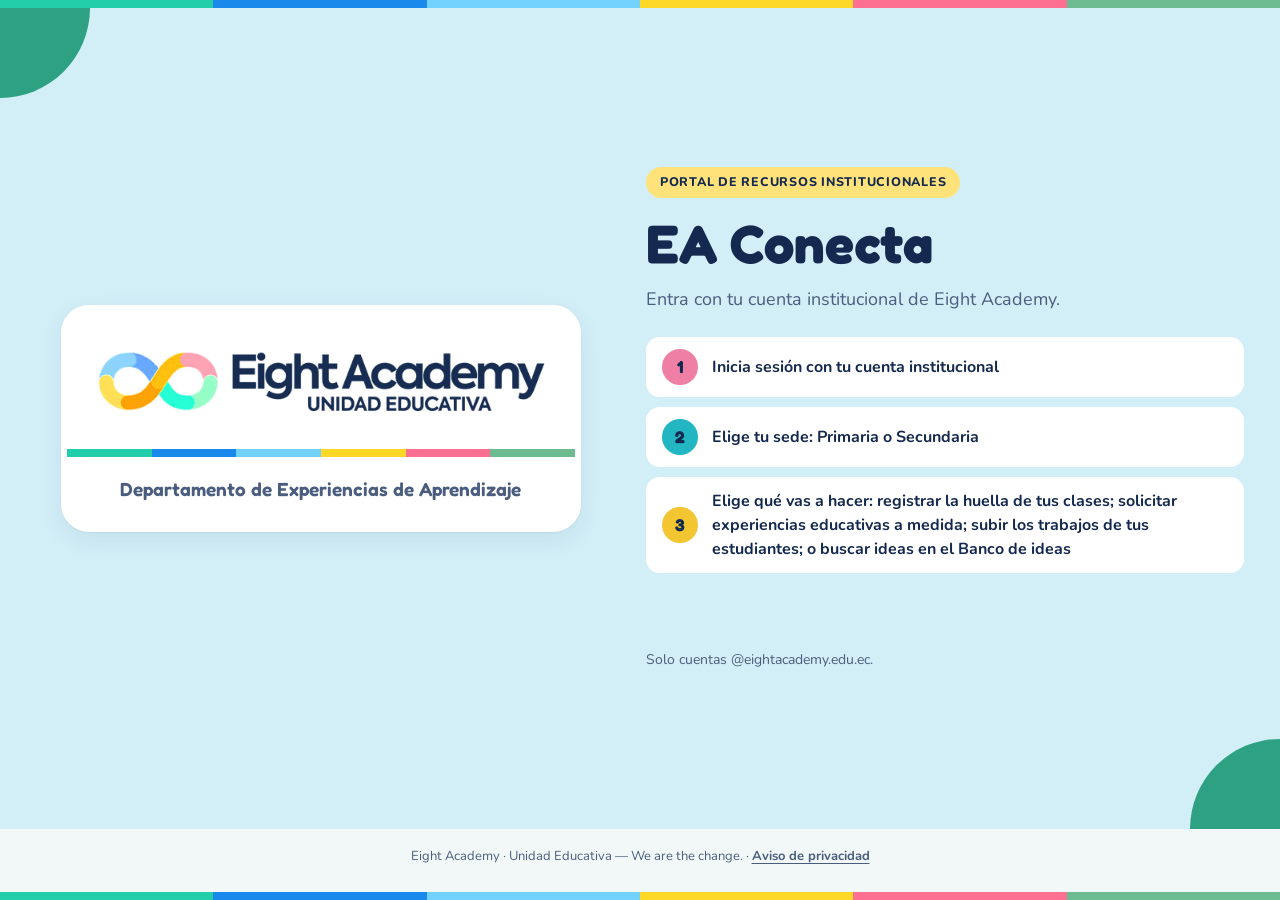
==== commit 8ac04f3d: "Publica EA Conecta 3.4.0: preparación pedagógica y reservas" ====
--- a/index.html
+++ b/index.html
@@ -17,11 +17,11 @@
 <link rel="preconnect" href="https://script.googleusercontent.com">
 <link rel="preload" href="assets/fuentes/nunito-700.woff2" as="font" type="font/woff2" crossorigin>
 <link rel="preload" href="assets/fuentes/fredoka-700.woff2" as="font" type="font/woff2" crossorigin>
-<link rel="stylesheet" href="assets/estilos.css?v=a9ca3176ad">
+<link rel="stylesheet" href="assets/estilos.css?v=7ac0467521">
 <script src="https://accounts.google.com/gsi/client" async defer></script>
-<script src="config.js?v=a9ca3176ad"></script>
-<script src="assets/acceso.js?v=a9ca3176ad" defer></script>
-<script src="assets/portal.js?v=a9ca3176ad" defer></script>
+<script src="config.js?v=7ac0467521"></script>
+<script src="assets/acceso.js?v=7ac0467521" defer></script>
+<script src="assets/portal.js?v=7ac0467521" defer></script>
 </head>
 <body>
 <div id="app"></div>
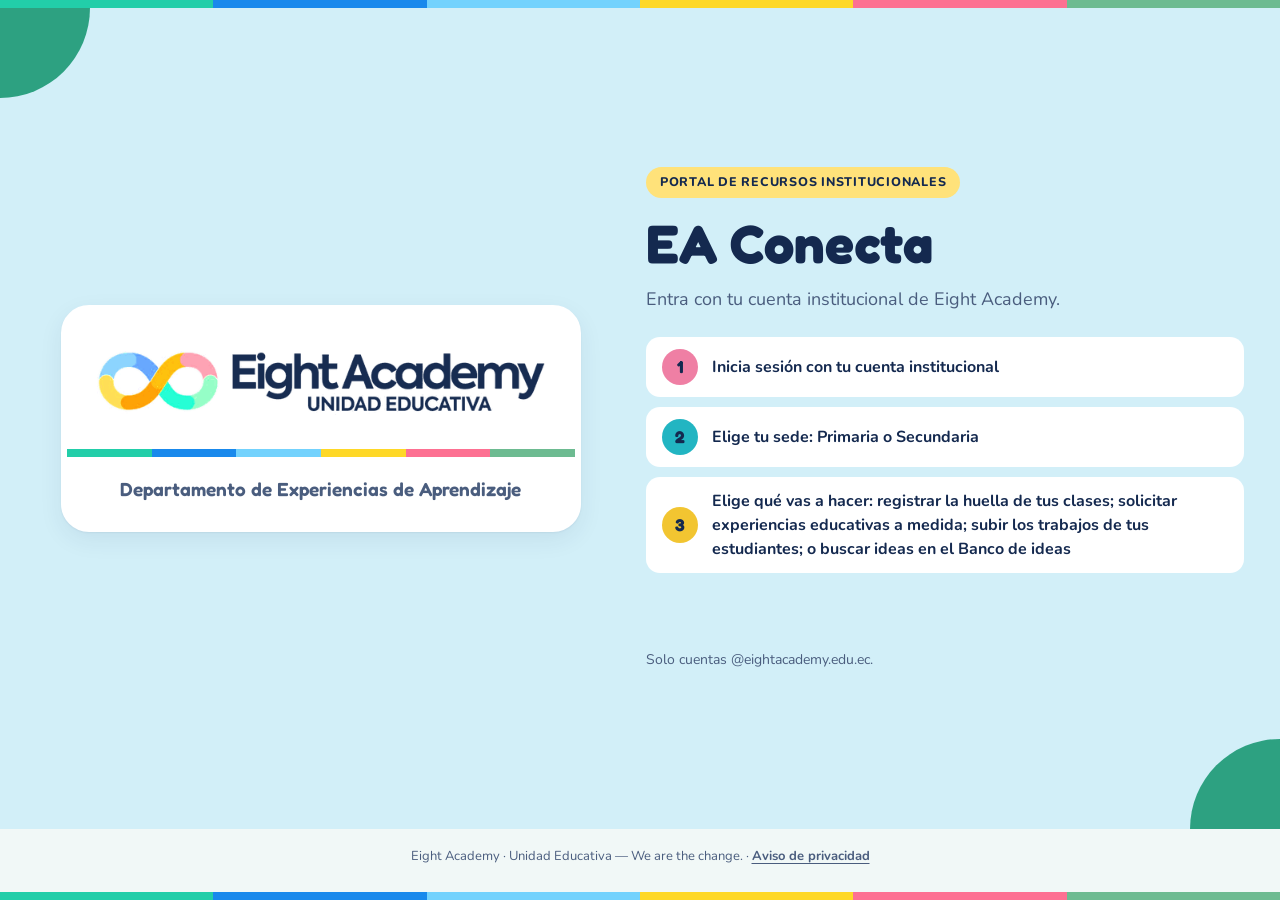
==== commit ac2ccaaa: "Actualizar Solicitudes de EA Conecta" ====
--- a/index.html
+++ b/index.html
@@ -17,11 +17,11 @@
 <link rel="preconnect" href="https://script.googleusercontent.com">
 <link rel="preload" href="assets/fuentes/nunito-700.woff2" as="font" type="font/woff2" crossorigin>
 <link rel="preload" href="assets/fuentes/fredoka-700.woff2" as="font" type="font/woff2" crossorigin>
-<link rel="stylesheet" href="assets/estilos.css?v=7ac0467521">
+<link rel="stylesheet" href="assets/estilos.css?v=afb275639b">
 <script src="https://accounts.google.com/gsi/client" async defer></script>
-<script src="config.js?v=7ac0467521"></script>
-<script src="assets/acceso.js?v=7ac0467521" defer></script>
-<script src="assets/portal.js?v=7ac0467521" defer></script>
+<script src="config.js?v=afb275639b"></script>
+<script src="assets/acceso.js?v=afb275639b" defer></script>
+<script src="assets/portal.js?v=afb275639b" defer></script>
 </head>
 <body>
 <div id="app"></div>
--- a/assets/estilos.css
+++ b/assets/estilos.css
@@ -1 +1 @@
-@font-face{font-family:Nunito;font-style:normal;font-display:swap;font-weight:400;src:url(fuentes/nunito-400.woff2) format("woff2")}@font-face{font-family:Nunito;font-style:normal;font-display:swap;font-weight:700;src:url(fuentes/nunito-700.woff2) format("woff2")}@font-face{font-family:Nunito;font-style:normal;font-display:swap;font-weight:800;src:url(fuentes/nunito-800.woff2) format("woff2")}@font-face{font-family:Fredoka;font-style:normal;font-display:swap;font-weight:600;src:url(fuentes/fredoka-600.woff2) format("woff2")}@font-face{font-family:Fredoka;font-style:normal;font-display:swap;font-weight:700;src:url(fuentes/fredoka-700.woff2) format("woff2")}:root{--bg: #F1F8F7;--surface: #FFFFFF;--panel: #E9F5F4;--sky: #D2EFF8;--sky-soft: #E6F6FB;--ink: #14294F;--ink-2: #4A5D7E;--ink-3: #6F8099;--line: #D5E6E5;--line-2: #B9D2D0;--sun: #FFE27A;--sun-soft: #FFF4CF;--on-sun: #14294F;--leaf: #1B9A75;--leaf-hover: #15805F;--on-leaf: #FFFFFF;--leaf-soft: #DDF3EA;--danger: #C93C47;--danger-soft: #FCE7E9;--pink-soft: #FDE6EE;--blue-soft: #E3EDFB;--g3: #EF7FA4;--g4: #22B5C2;--g5: #F2C531;--g6: #5DB98A;--g7: #5B8BDD;--s1: #22CEA9;--s2: #1989EC;--s3: #73D2FD;--s4: #FED827;--s5: #FD7092;--s6: #6DBB91;--l1: #E2566A;--l1-soft: #FDE7EA;--on-l1: #FFFFFF;--l2: #F2B925;--l2-soft: #FFF4CF;--on-l2: #14294F;--l3: #1B9A75;--l3-soft: #DDF3EA;--on-l3: #FFFFFF;--l4: #3D7BD9;--l4-soft: #E3EDFB;--on-l4: #FFFFFF;--coral: var(--l1);--amber: var(--l2);--teal: var(--l3);--blue: var(--l4);--shadow: 0 1px 2px rgba(20,41,79,.06), 0 8px 24px rgba(20,41,79,.07);--display: "Fredoka", "Nunito", ui-rounded, system-ui, sans-serif;--body: "Nunito", system-ui, -apple-system, "Segoe UI", sans-serif;--r-lg: 22px;--r-md: 14px;--r-sm: 10px;color-scheme:light}@media (prefers-color-scheme: dark){:root:not([data-theme=light]){--bg: #0D1829;--surface: #14233B;--panel: #192C48;--sky: #112A44;--sky-soft: #14304C;--ink: #EAF1FB;--ink-2: #A8B8D0;--ink-3: #8597B2;--line: #263B5C;--line-2: #34507A;--sun: #F4D25C;--sun-soft: #2E2A1A;--on-sun: #14294F;--leaf: #38C99C;--leaf-hover: #5BD8B0;--on-leaf: #05261B;--leaf-soft: #173A33;--danger: #FF7B85;--danger-soft: #3A1E26;--pink-soft: #3A2030;--blue-soft: #1C2D4D;--l1: #FF7B8A;--l1-soft: #3A1E26;--on-l1: #2A0B10;--l2: #F4D25C;--l2-soft: #2E2A1A;--on-l2: #14294F;--l3: #38C99C;--l3-soft: #173A33;--on-l3: #05261B;--l4: #7FA8F0;--l4-soft: #1C2D4D;--on-l4: #0B1C3A;--shadow: 0 1px 2px rgba(0,0,0,.3), 0 8px 24px rgba(0,0,0,.25);color-scheme:dark}}:root[data-theme=dark]{--bg: #0D1829;--surface: #14233B;--panel: #192C48;--sky: #112A44;--sky-soft: #14304C;--ink: #EAF1FB;--ink-2: #A8B8D0;--ink-3: #8597B2;--line: #263B5C;--line-2: #34507A;--sun: #F4D25C;--sun-soft: #2E2A1A;--on-sun: #14294F;--leaf: #38C99C;--leaf-hover: #5BD8B0;--on-leaf: #05261B;--leaf-soft: #173A33;--danger: #FF7B85;--danger-soft: #3A1E26;--pink-soft: #3A2030;--blue-soft: #1C2D4D;--l1: #FF7B8A;--l1-soft: #3A1E26;--on-l1: #2A0B10;--l2: #F4D25C;--l2-soft: #2E2A1A;--on-l2: #14294F;--l3: #38C99C;--l3-soft: #173A33;--on-l3: #05261B;--l4: #7FA8F0;--l4-soft: #1C2D4D;--on-l4: #0B1C3A;--shadow: 0 1px 2px rgba(0,0,0,.3), 0 8px 24px rgba(0,0,0,.25);color-scheme:dark}*{box-sizing:border-box}[hidden]{display:none!important}html{-webkit-text-size-adjust:100%;background:var(--bg)}body{margin:0;background:var(--bg);color:var(--ink);font-family:var(--body);font-size:16px;line-height:1.5;-webkit-font-smoothing:antialiased}body:before{content:"";position:fixed;inset:0 0 auto;height:env(safe-area-inset-top,0px);z-index:40;background:var(--sky)}h1,h2,h3{font-family:var(--display);line-height:1.15;text-wrap:balance;font-weight:600}button,input,select,textarea{font:inherit;color:inherit}button{cursor:pointer}:focus-visible{outline:3px solid var(--s2);outline-offset:2px;border-radius:8px}img{max-width:100%}a{color:var(--leaf);font-weight:800;text-underline-offset:3px}.gut{padding-left:max(16px,env(safe-area-inset-left,0px));padding-right:max(16px,env(safe-area-inset-right,0px))}.wrap{max-width:1240px;margin:0 auto}.stripe{display:grid;grid-template-columns:repeat(6,1fr);height:8px}.stripe i:nth-child(1){background:var(--s1)}.stripe i:nth-child(2){background:var(--s2)}.stripe i:nth-child(3){background:var(--s3)}.stripe i:nth-child(4){background:var(--s4)}.stripe i:nth-child(5){background:var(--s5)}.stripe i:nth-child(6){background:var(--s6)}.topbar{background:var(--sky)}.topbar .wrap{display:flex;align-items:center;gap:14px;padding-block:12px;flex-wrap:wrap}.thumb{flex:none;width:56px;height:56px;border-radius:14px;border:3px solid var(--surface);background:#fff;display:grid;place-items:center;overflow:hidden}.thumb img{width:42px;height:auto;display:block}.topbar .t{flex:1 1 200px;min-width:0}.topbar .t b{font-family:var(--display);font-size:21px;font-weight:700;display:block;line-height:1.1}.topbar .t span{font-size:14px;color:var(--ink-2)}.reserva:empty{display:none}.reserva-btn{display:inline-flex;align-items:center;gap:10px;padding:6px 16px 6px 6px;border-radius:999px;background:var(--leaf);color:var(--on-leaf);text-decoration:none;box-shadow:0 2px #14294f1f,0 6px 16px #1b9a7547;border:2px solid var(--surface);transition:transform .15s ease,background .15s ease}.reserva-btn:hover{background:var(--leaf-hover);transform:translateY(-1px)}.reserva-btn:focus-visible{outline:3px solid var(--sun);outline-offset:2px}.reserva-btn .ico{width:38px;height:38px;border-radius:50%;flex:none;display:grid;place-items:center;background:var(--sun);color:var(--on-sun)}.reserva-btn .ico svg{width:22px;height:22px}.reserva-btn .txt{display:flex;flex-direction:column;line-height:1.15}.reserva-btn b{font-family:var(--display);font-size:17px;font-weight:700;white-space:nowrap}.reserva-btn small{font-size:11.5px;font-weight:700;opacity:.9;white-space:nowrap}@media (prefers-reduced-motion: reduce){.reserva-btn{transition:none}.reserva-btn:hover{transform:none}}.who{display:flex;align-items:center;gap:8px;background:var(--surface);border-radius:999px;padding:4px 6px 4px 4px;min-width:0;max-width:100%}.who .av{width:34px;height:34px;border-radius:50%;flex:none;background:var(--panel);display:grid;place-items:center;font-weight:800}.who .mail{font-size:14px;font-weight:700;overflow:hidden;text-overflow:ellipsis;white-space:nowrap;min-width:0}.role{background:var(--sun);color:var(--on-sun);font-weight:800;font-size:11px;letter-spacing:.06em;text-transform:uppercase;padding:4px 10px;border-radius:999px;white-space:nowrap}.salir{border:0;background:var(--panel);color:var(--ink);border-radius:999px;padding:6px 12px;font-size:13px;font-weight:800;white-space:nowrap;min-height:32px}.salir:hover{background:var(--line)}.demo-sel{display:flex;align-items:center;gap:6px;padding-left:8px;font-size:13px;font-weight:700;color:var(--ink-2)}.demo-sel select{min-height:34px;border-radius:999px;padding:4px 10px;font-size:13px;font-weight:800;width:auto}.demo-band{background:var(--sun);color:var(--on-sun);font-size:14px;font-weight:700}.demo-band .wrap{padding-block:8px;display:flex;gap:10px;align-items:center;flex-wrap:wrap}.demo-band b{font-weight:800}.navbar{position:sticky;top:env(safe-area-inset-top,0px);z-index:30;background:var(--bg);padding-block:14px 6px}.nav{display:flex;gap:4px;width:max-content;max-width:100%;overflow-x:auto;background:var(--surface);border-radius:999px;padding:4px;box-shadow:var(--shadow);scrollbar-width:none}.nav::-webkit-scrollbar{display:none}.nav button{flex:none;border:0;background:transparent;border-radius:999px;padding:8px 16px;min-height:42px;font-weight:800;font-size:15px;color:var(--ink-2);white-space:nowrap}.nav button:hover{color:var(--ink);background:var(--panel)}.nav button[aria-current=page]{background:var(--ink);color:var(--surface)}.nav button .nav-sub{display:block;margin-top:-1px;font-size:10.5px;font-weight:700;line-height:1.1;opacity:.55}.nav .sep{flex:none;width:1px;background:var(--line);margin:8px 4px}main{padding-block:16px 64px}main>.wrap{display:flex;flex-direction:column;gap:20px}.footer{color:var(--ink-2);font-size:13px;text-align:center}.footer .wrap{padding-block:18px 26px}.footer a{color:var(--ink-2);font-weight:600}.tb{background:var(--sun);color:var(--on-sun);border-radius:18px;padding:18px 24px;display:flex;flex-wrap:wrap;align-items:flex-end;justify-content:space-between;gap:12px 20px}.tb .t{min-width:0}.sub,.k{display:block;font-size:12px;font-weight:800;letter-spacing:.08em;text-transform:uppercase;opacity:.78}.tb h1{margin:2px 0 0;font-size:clamp(26px,3.4vw,34px);line-height:1.08;font-weight:700}.tb .meta{margin:6px 0 0;font-size:15px}.tb .acts{display:flex;gap:8px;flex-wrap:wrap}.tb .btn.ghost{border-color:#14294f40;color:var(--on-sun)}.tb .btn.ghost:hover{background:#fff6}.lead{margin:0;font-size:16px;color:var(--ink-2);max-width:70ch}.lead b{color:var(--ink)}.card{background:var(--surface);border-radius:var(--r-lg);box-shadow:var(--shadow);padding:20px 22px;min-width:0}.card.teal{background:var(--leaf-soft)}.card.cream{background:var(--sun-soft)}.card.sky{background:var(--sky-soft)}.card.pink{background:var(--pink-soft)}.card.blue{background:var(--blue-soft)}.card.coral{background:var(--danger-soft)}.card>h2,.card>h3{margin:8px 0 6px;font-weight:700}.card>h2{font-size:22px}.card>h3{font-size:18px}.card p{margin:6px 0 0}.eyebrow,.strip{display:inline-flex;align-items:center;gap:8px;align-self:flex-start;max-width:100%;background:var(--sun);color:var(--on-sun);font-weight:800;font-size:12.5px;letter-spacing:.06em;text-transform:uppercase;border-radius:999px;padding:6px 14px}.strip.blue{background:var(--blue-soft);color:var(--ink)}.strip.pink{background:var(--pink-soft);color:var(--ink)}.strip.amber{background:var(--sun)}.strip.green{background:var(--leaf-soft);color:var(--ink)}.strip.coral{background:var(--danger-soft);color:var(--ink)}.strip.teal{background:var(--leaf-soft);color:var(--ink)}.strip.sky{background:var(--sky);color:var(--ink)}.grid2{display:grid;grid-template-columns:repeat(2,minmax(0,1fr));gap:20px}.split{display:grid;grid-template-columns:minmax(0,2fr) minmax(0,1fr);gap:20px;align-items:start}.row{display:flex;gap:10px;align-items:center;flex-wrap:wrap}.stack{display:flex;flex-direction:column;gap:14px}.muted{color:var(--ink-2)}.small{font-size:14px}.num{flex:none;width:32px;height:32px;border-radius:50%;display:inline-grid;place-items:center;font-family:var(--display);font-size:15px;font-weight:700;color:#14294f;background:var(--g3)}.n1{background:var(--g3)}.n2{background:var(--g4)}.n3{background:var(--g5)}.n4{background:var(--g6)}.n5{background:var(--g7)}.btn{display:inline-flex;align-items:center;justify-content:center;gap:8px;min-height:46px;padding:10px 22px;border-radius:999px;border:2px solid transparent;background:var(--leaf);color:var(--on-leaf);font-weight:800;font-size:16px;text-decoration:none;transition:background .15s,transform .1s}.btn:hover{background:var(--leaf-hover)}.btn:active{transform:translateY(1px)}.btn.ghost{background:transparent;border-color:var(--line-2);color:var(--ink)}.btn.ghost:hover{background:var(--panel)}.btn.teal{background:var(--leaf);color:var(--on-leaf)}.btn.coral{background:var(--danger);color:#fff}.btn.sm{min-height:38px;padding:6px 16px;font-size:14px}.btn[disabled]{opacity:.45;cursor:not-allowed;transform:none}label.f{display:flex;flex-direction:column;gap:4px;font-size:13px;font-weight:800;color:var(--ink-2);min-width:0}input[type=text],input[type=email],input[type=date],input[type=time],input[type=url],input[type=search],select,textarea{width:100%;min-height:46px;border-radius:12px;border:2px solid var(--line);background:var(--surface);padding:8px 12px;font-size:16px;font-weight:600;color:var(--ink)}input[type=search]{border-radius:999px;padding-inline:18px;background:var(--bg)}textarea{min-height:84px;resize:vertical;line-height:1.45;font-weight:500}input:focus,select:focus,textarea:focus{outline:none;border-color:var(--s2)}.form{display:grid;grid-template-columns:repeat(auto-fit,minmax(220px,1fr));gap:14px}.toolbar{display:grid;grid-template-columns:minmax(0,2fr) repeat(3,minmax(0,1fr));gap:12px;align-items:end}.seg{display:flex;flex-wrap:wrap;gap:8px}.seg button{min-height:42px;border-radius:999px;border:2px solid var(--line);background:var(--surface);color:var(--ink);font-weight:800;font-size:14px;padding:6px 16px}.seg button[aria-pressed=true]{background:var(--ink);color:var(--surface);border-color:var(--ink)}.err{background:var(--danger-soft);color:var(--ink);border-radius:var(--r-md);padding:12px 16px;font-size:15px;font-weight:600}.hint{font-size:14px;color:var(--ink-2)}.chip{display:inline-flex;align-items:center;gap:6px;font-size:12.5px;font-weight:800;padding:4px 10px;border-radius:999px;white-space:nowrap;background:var(--panel);color:var(--ink)}.dot{width:9px;height:9px;border-radius:50%;background:var(--ink-3)}.tags{display:flex;flex-wrap:wrap;gap:6px;align-items:center}.filters{display:grid;grid-template-columns:minmax(0,2fr) repeat(2,minmax(0,1fr));gap:12px}.list{display:flex;flex-direction:column;gap:8px}.empty-state{text-align:center;padding:34px 20px}.empty-state h2{margin:6px 0;font-size:22px}.empty{text-align:center;color:var(--ink-2);padding:32px 16px;background:var(--panel);border-radius:var(--r-md);font-weight:600}.empty b{display:block;font-family:var(--display);font-size:21px;font-weight:600;color:var(--ink);margin-bottom:4px}.steps{display:flex;gap:6px;flex-wrap:wrap}.step{display:flex;align-items:center;gap:7px;font-size:13px;font-weight:800;padding:6px 12px 6px 6px;border-radius:999px;background:var(--surface);color:var(--ink-2);border:2px solid var(--line)}.step i{width:24px;height:24px;border-radius:50%;display:grid;place-items:center;font-style:normal;font-size:12px;background:var(--panel)}.step.done{color:var(--ink)}.step.done i{background:var(--leaf);color:var(--on-leaf)}.step.now{color:var(--ink);border-color:var(--ink)}.step.now i{background:var(--ink);color:var(--surface)}.key{background:var(--ink);color:var(--sun);font-size:11.5px;font-weight:800;letter-spacing:.06em;text-transform:uppercase;padding:5px 11px;border-radius:999px;white-space:nowrap}.dock{position:sticky;bottom:0;z-index:10;padding-bottom:env(safe-area-inset-bottom,0px)}.dock .card{display:flex;align-items:center;gap:14px;flex-wrap:wrap;justify-content:space-between;box-shadow:0 0 0 2px var(--line),0 -8px 28px #14294f1f}.bar{height:8px;border-radius:9px;background:var(--panel);overflow:hidden}.bar i{display:block;height:100%;background:var(--leaf);border-radius:9px}.confirm{display:flex;gap:8px;align-items:center;flex-wrap:wrap;background:var(--sun-soft);border-radius:var(--r-md);padding:10px 12px;font-weight:800;font-size:15px}.ev{display:flex;flex-direction:column;gap:4px}.scroll,.tbl-wrap{overflow-x:auto;-webkit-overflow-scrolling:touch;border-radius:var(--r-md);border:1px solid var(--line);background:var(--surface)}.tbl{width:100%;border-collapse:collapse;font-size:14.5px}.tbl th{background:var(--panel);color:var(--ink-2);font-weight:800;font-size:12px;letter-spacing:.05em;text-transform:uppercase;padding:10px 12px;text-align:left;vertical-align:bottom;white-space:nowrap}.tbl th.c,.tbl td.c{text-align:center}.tbl td{padding:11px 12px;border-top:1px solid var(--line);vertical-align:top}.tbl td.n{font-variant-numeric:tabular-nums;white-space:nowrap}.tbl tr.flag td{background:var(--sun-soft)}.tbl tr.click{cursor:pointer}.tbl tr.click:hover td{background:var(--leaf-soft)}.regs{min-width:960px}.regs .sub2{display:block;color:var(--ink-2);font-weight:600;font-size:13px;margin-top:4px}.regs .doc b{display:block;font-size:15.5px}.regs .nota{font-family:var(--display);font-size:22px;font-weight:700;font-variant-numeric:tabular-nums}.regs td:first-child{white-space:nowrap}.legend{display:flex;flex-wrap:wrap;gap:6px 14px;font-size:14px;font-weight:700;color:var(--ink-2)}.legend span{display:inline-flex;align-items:center;gap:6px}.tiles{display:grid;grid-template-columns:repeat(4,minmax(0,1fr));gap:12px}.tile{background:var(--surface);border-radius:var(--r-md);box-shadow:var(--shadow);padding:16px 18px}.tile b{display:block;font-family:var(--display);font-size:34px;font-weight:700;font-variant-numeric:tabular-nums;line-height:1.1}.tile span{font-size:13px;font-weight:700;color:var(--ink-2)}details.card>summary{cursor:pointer;font-weight:800;list-style:none;display:flex;justify-content:space-between;align-items:center;gap:10px}details.card>summary::-webkit-details-marker{display:none}details.card>summary:after{content:"+";font-family:var(--display);font-size:24px;font-weight:700;color:var(--ink-2)}details.card[open]>summary:after{content:"–"}.toast{position:fixed;left:50%;transform:translate(-50%);bottom:calc(18px + env(safe-area-inset-bottom,0px));z-index:70;background:var(--ink);color:var(--surface);padding:12px 20px;border-radius:999px;font-weight:800;font-size:15px;box-shadow:0 10px 30px #14294f40;max-width:calc(100% - 32px);text-align:center}.toast.bad{background:var(--danger);color:#fff}.loading{display:flex;align-items:center;gap:10px;color:var(--ink-2);font-weight:800;padding:30px 0}.spin{width:20px;height:20px;border-radius:50%;border:3px solid var(--line);border-top-color:var(--leaf);animation:spin .8s linear infinite}@keyframes spin{to{transform:rotate(360deg)}}.acceso{position:fixed;top:0;right:0;bottom:0;left:0;z-index:60;overflow-y:auto;background:var(--bg);display:flex;flex-direction:column}.acceso.sobre{background:#0d18298c;align-items:center;justify-content:center;padding:16px}.hero{background:var(--sky);position:relative;overflow:hidden;flex:1 0 auto;display:flex;align-items:center}.hero:before,.hero:after{content:"";position:absolute;width:180px;height:180px;border-radius:50%;background:var(--leaf);opacity:.9}.hero:before{left:-90px;top:-90px}.hero:after{right:-90px;bottom:-90px}.hero .wrap{width:100%;display:grid;grid-template-columns:minmax(0,1fr) minmax(0,1.05fr);gap:40px;align-items:center;padding-block:44px;position:relative;z-index:1}.hero-marca{background:var(--surface);border:6px solid var(--surface);border-radius:28px;box-shadow:var(--shadow);overflow:hidden;max-width:520px;width:100%;justify-self:center;display:grid}.hero-marca picture,.hero-marca img{display:block;width:100%;height:auto}.hero-marca picture{padding:40px 30px 34px}.hero-marca p{margin:0;padding:18px 24px 22px;font-family:var(--display);font-size:19px;font-weight:600;text-align:center;color:var(--ink-2)}.hero-texto{min-width:0}.hero h1{font-size:clamp(36px,5vw,54px);margin:14px 0 0;font-weight:700}.hero .lead{font-size:18px;margin-top:12px;max-width:46ch}.pasos{list-style:none;margin:24px 0 0;padding:0;display:grid;gap:10px}.pasos li{display:flex;gap:14px;align-items:center;background:var(--surface);border-radius:var(--r-md);padding:12px 16px;font-weight:700}.pasos .num{width:36px;height:36px;font-size:17px}.acceso-boton{min-height:44px;margin-top:22px}.acceso-msg{font-size:14px;color:var(--ink-2);margin:10px 0 0}.dialogo{background:var(--surface);border-radius:24px;box-shadow:0 20px 60px #0000004d;padding:24px 24px 22px;width:100%;max-width:460px;display:flex;flex-direction:column;gap:10px}.dialogo h2{margin:4px 0 0;font-size:26px;font-weight:700}.dialogo p{margin:0;color:var(--ink-2)}.dialogo .acceso-boton{margin-top:8px}.sede-btn{border:0;background:var(--leaf-soft);color:var(--ink);font-weight:800;font-size:11.5px;letter-spacing:.06em;text-transform:uppercase;padding:5px 11px;border-radius:999px;white-space:nowrap;min-height:28px}.sede-btn:hover{background:var(--leaf);color:var(--on-leaf)}.videos{margin-bottom:20px}.videos h2{margin:0 0 12px;font-size:20px;font-weight:700}.videos-g{display:grid;grid-template-columns:repeat(2,minmax(0,1fr));gap:20px}.video{aspect-ratio:16 / 9;border-radius:var(--r-lg);overflow:hidden;box-shadow:var(--shadow);background:var(--surface)}.video iframe{width:100%;height:100%;border:0;display:block}.video-play{width:100%;height:100%;border:0;cursor:pointer;font:inherit;color:var(--ink);background:linear-gradient(135deg,var(--sky) 0%,var(--sun-soft) 100%);display:flex;flex-direction:column;align-items:center;justify-content:center;gap:6px;padding:16px;text-align:center}.video-play .ico{width:56px;height:56px;color:var(--leaf)}.video-play .ico svg{width:100%;height:100%}.video-play b{font-family:var(--display);font-size:20px}.video-play span:last-child{color:var(--ink-2);font-weight:700}.video-play:hover .ico,.video-play:focus-visible .ico{color:var(--leaf-hover)}@media (max-width: 640px){.videos-g{grid-template-columns:1fr;gap:12px}.video{aspect-ratio:auto}.video.ver{aspect-ratio:16 / 9}.video-play{flex-direction:row;height:84px;gap:12px}.video-play .ico{width:40px;height:40px}.video-play b{font-size:17px}.video-play span:last-child{display:none}}.tabs .corto{display:none}.ico{width:52px;height:52px;border-radius:16px;display:grid;place-items:center;color:#14294f;flex:none}.ico svg{width:28px;height:28px}.ico.c1{background:var(--s1)}.ico.c2{background:var(--s3)}.ico.c3{background:var(--s4)}.ico.c4{background:var(--g3)}.sedes{display:grid;grid-template-columns:repeat(2,minmax(0,1fr));gap:20px}.sede-op{display:flex;flex-direction:column;align-items:flex-start;gap:6px;text-align:left;background:var(--surface);border:3px solid var(--line);border-radius:var(--r-lg);padding:24px;color:var(--ink);box-shadow:var(--shadow)}.sede-op b{font-family:var(--display);font-size:32px;font-weight:700;line-height:1.1;margin-top:6px}.sede-op>span:last-child{font-weight:700;color:var(--ink-2)}.sede-op:hover{border-color:var(--leaf)}.sede-op[aria-pressed=true]{border-color:var(--leaf);background:var(--leaf-soft)}.tabs{display:flex;gap:4px;flex-wrap:wrap;background:var(--surface);border-radius:999px;padding:4px;box-shadow:var(--shadow);align-self:flex-start;max-width:100%}.tabs button{border:0;background:transparent;border-radius:999px;padding:8px 16px;min-height:42px;font-weight:800;font-size:15px;color:var(--ink-2)}.tabs button:hover{background:var(--panel);color:var(--ink)}.tabs button[aria-current=page]{background:var(--sun);color:var(--on-sun)}.tabs .n{display:inline-block;min-width:22px;padding:0 6px;border-radius:999px;background:var(--panel);color:var(--ink);font-size:12.5px;text-align:center;margin-left:2px}.tabs button[aria-current=page] .n{background:#ffffff8c;color:var(--on-sun)}.sec{gap:16px}.sec-h{display:flex;align-items:center;justify-content:space-between;gap:10px;flex-wrap:wrap}.sec-h h2{display:flex;align-items:center;gap:12px;margin:0;font-size:21px;font-weight:700}label.f em,.lbl em{font-style:normal;font-weight:600;color:var(--ink-3)}.form .full{grid-column:1 / -1}input[readonly]{background:var(--panel);color:var(--ink-2);border-color:transparent}.fg{display:flex;flex-direction:column;gap:8px;min-width:0}.lbl{font-size:13px;font-weight:800;color:var(--ink-2)}.sub-lbl{font-size:12px;font-weight:700;color:var(--ink-3);margin-top:2px}.estados{display:grid;grid-template-columns:repeat(3,minmax(0,1fr));gap:8px}.estados label{display:flex;align-items:center;gap:10px;min-height:52px;border-radius:var(--r-md);border:2px solid var(--line);background:var(--surface);color:var(--ink);font-weight:800;font-size:15px;padding:10px 14px;cursor:pointer}.estados input{width:20px;height:20px;margin:0;flex:none;accent-color:var(--leaf)}.estados label.on{border-color:var(--leaf);background:var(--leaf-soft)}.estados label:focus-within{outline:3px solid var(--s2);outline-offset:2px}fieldset.fg{border:0;margin:0;padding:0;min-width:0}fieldset.fg legend{padding:0;margin-bottom:8px}.drop{position:relative;display:flex;flex-direction:column;align-items:center;gap:4px;text-align:center;border:2px dashed var(--line-2);border-radius:var(--r-md);padding:22px 16px;background:var(--bg);cursor:pointer;color:var(--ink)}.drop svg{width:30px;height:30px;color:var(--leaf)}.drop b{font-family:var(--display);font-size:19px;font-weight:700}.drop>span{font-size:14px;font-weight:700;color:var(--ink-2)}.drop:hover,.drop.sobre{border-color:var(--leaf);background:var(--leaf-soft)}.drop:focus-within{outline:3px solid var(--s2);outline-offset:2px}.drop input[type=file]{position:absolute;width:1px;height:1px;opacity:0;overflow:hidden}.enlace-row{display:grid;grid-template-columns:minmax(0,1fr) auto;gap:10px;align-items:end}.evs{display:flex;flex-direction:column;gap:8px}.evs:empty{display:none}.ev-item{display:grid;grid-template-columns:42px minmax(0,1fr) auto;gap:12px;align-items:center;background:var(--panel);border:2px solid transparent;border-radius:var(--r-md);padding:8px 10px;color:var(--ink);text-decoration:none;text-align:left;width:100%;font-weight:600}.ev-item .tipo{width:42px;height:42px;border-radius:12px;background:var(--surface);display:grid;place-items:center;font-size:11px;font-weight:800;text-transform:uppercase;color:var(--ink-2)}.ev-item .tipo svg{width:20px;height:20px}.ev-item .mid{min-width:0;display:flex;flex-direction:column}.ev-item .nom{font-weight:800;overflow:hidden;text-overflow:ellipsis;white-space:nowrap}.ev-item .ev-sub{font-size:13px;color:var(--ink-2);overflow:hidden;text-overflow:ellipsis;white-space:nowrap}.ev-item .bar{margin-top:6px}.ev-item.mal{background:var(--danger-soft)}.ev-link:hover{border-color:var(--leaf);background:var(--leaf-soft)}.ev-link .abrir{font-weight:800;color:var(--leaf);padding-right:6px}.x{border:0;background:transparent;width:40px;height:40px;border-radius:50%;font-size:22px;line-height:1;color:var(--ink-2);flex:none}.x:hover{background:var(--surface);color:var(--ink)}.callout{background:var(--sun-soft);border-radius:var(--r-md);padding:12px 14px;display:flex;flex-direction:column;gap:6px}.callout p{margin:0}.texto{white-space:pre-wrap;margin:0}.err ul{margin:6px 0 0;padding-left:20px}.hitem{display:grid;grid-template-columns:96px minmax(0,1fr) auto;gap:14px;align-items:center;background:var(--surface);border:2px solid var(--line);border-radius:var(--r-md);padding:12px 16px;text-align:left;width:100%;color:var(--ink)}.hitem:hover{border-color:var(--leaf);background:var(--leaf-soft)}.hitem .when{font-weight:800;font-size:15px;font-variant-numeric:tabular-nums}.hitem .when span{display:block;font-weight:600;color:var(--ink-2);font-size:13px}.hitem .main{min-width:0}.hitem .main b{display:block;font-size:16px;font-weight:800;overflow:hidden;text-overflow:ellipsis;white-space:nowrap}.hitem .main span{font-size:13.5px;color:var(--ink-2);font-weight:600}.hitem .side{display:flex;flex-direction:column;align-items:flex-end;gap:6px}.evn{display:inline-flex;align-items:center;gap:4px;font-size:13px;font-weight:800;color:var(--ink-2)}.evn svg{width:15px;height:15px}.chip.hu-completo{background:var(--leaf-soft)}.chip.hu-completo .dot{background:var(--leaf)}.chip.hu-parcial{background:var(--sun-soft)}.chip.hu-parcial .dot{background:var(--g5)}.chip.hu-pendiente{background:var(--pink-soft)}.chip.hu-pendiente .dot{background:var(--g3)}.tipos{display:grid;grid-template-columns:repeat(2,minmax(0,1fr));gap:10px}.tipos label,.pills label{display:flex;align-items:flex-start;gap:10px;border:2px solid var(--line);background:var(--surface);color:var(--ink);border-radius:var(--r-md);padding:12px 14px;cursor:pointer}.tipos label span{display:flex;flex-direction:column;gap:2px}.tipos label b{font-size:15px}.tipos label small{color:var(--ink-2);font-size:13px;font-weight:600;line-height:1.35}.tipos input,.pills input{width:20px;height:20px;margin:1px 0 0;flex:none;accent-color:var(--leaf)}.pills{display:flex;flex-wrap:wrap;gap:8px}.pills label{align-items:center;border-radius:999px;padding:9px 16px 9px 12px;min-height:44px;font-weight:800}.tipos label.on,.pills label.on{border-color:var(--leaf);background:var(--leaf-soft)}.tipos label:focus-within,.pills label:focus-within{outline:3px solid var(--s2);outline-offset:2px}.chip.re-recibida{background:var(--blue-soft)}.chip.re-recibida .dot{background:var(--blue)}.chip.re-proceso{background:var(--sun-soft)}.chip.re-proceso .dot{background:var(--g5)}.chip.re-lista{background:var(--leaf-soft)}.chip.re-lista .dot{background:var(--leaf)}.chip.re-entregada{background:var(--panel)}.chip.re-entregada .dot{background:var(--ink-2)}.chip.re-cancelada{background:var(--danger-soft)}.chip.re-cancelada .dot{background:var(--danger)}.chip.fuera{background:var(--danger-soft);color:var(--ink)}.tipos.tres{grid-template-columns:repeat(3,minmax(0,1fr))}.sec-h h2 .opc{font-style:normal;font-family:var(--body, inherit);font-size:14px;font-weight:700;color:var(--ink-2)}@media (max-width: 900px){.tipos.tres{grid-template-columns:1fr}}@media (max-width: 640px){.tipos{grid-template-columns:1fr}}.toolbar.t5{grid-template-columns:minmax(0,2fr) repeat(4,minmax(0,1fr))}.hu-regs{min-width:900px}.pv{max-width:820px;margin:0 auto;padding-block:24px 56px;display:flex;flex-direction:column;gap:20px}.pv h2{font-size:21px;margin:0 0 6px}.pv p,.pv li{color:var(--ink-2);max-width:68ch;margin:0}.pv ul{margin:0;padding-left:20px;display:grid;gap:6px}.ico.c6{background:var(--s6)}.bn-filtros{display:grid;grid-template-columns:minmax(0,2fr) repeat(4,minmax(0,1fr));gap:12px;align-items:end}.bn-filtros .bn-origen{grid-column:1 / -1}.bn-grid{display:grid;grid-template-columns:repeat(auto-fill,minmax(260px,1fr));gap:14px}.bn-card{display:flex;flex-direction:column;align-items:stretch;gap:8px;min-width:0;text-align:left;background:var(--surface);color:var(--ink);border:2px solid var(--line);border-top:6px solid var(--s1);border-radius:var(--r-lg);padding:14px 16px;box-shadow:var(--shadow)}.bn-card:hover{border-color:var(--leaf)}.bn-card.t-plantilla{border-top-color:var(--s2)}.bn-card.t-material{border-top-color:var(--s4)}.bn-card.t-proyecto{border-top-color:var(--s5)}.bn-top{display:flex;flex-wrap:wrap;gap:6px;align-items:center;min-height:24px}.bn-tipo{font-size:12.5px;font-weight:800;color:var(--ink-2);text-transform:uppercase;letter-spacing:.04em;margin-right:auto}.bn-tit{font-family:var(--display);font-size:18px;font-weight:600;line-height:1.2;display:-webkit-box;-webkit-line-clamp:2;-webkit-box-orient:vertical;overflow:hidden}.bn-para{font-size:14px;color:var(--ink-2);font-weight:600;display:-webkit-box;-webkit-line-clamp:3;-webkit-box-orient:vertical;overflow:hidden}.bn-meta{font-size:13px;color:var(--ink-3);font-weight:700;overflow:hidden;text-overflow:ellipsis;white-space:nowrap}.bn-pie{margin-top:auto;padding-top:6px;border-top:1px solid var(--line);display:flex;justify-content:space-between;gap:8px;font-size:13px;min-width:0}.bn-autor{flex:0 0 auto;max-width:60%;font-weight:800;overflow:hidden;text-overflow:ellipsis;white-space:nowrap}.bn-fmt{flex:1 1 0;min-width:0;text-align:right;color:var(--ink-3);font-weight:700;white-space:nowrap;overflow:hidden;text-overflow:ellipsis}.bn-sello{display:inline-flex;align-items:center;gap:4px;background:var(--leaf);color:var(--on-leaf);font-size:12px;font-weight:800;padding:3px 10px 3px 7px;border-radius:999px;white-space:nowrap}.bn-sello svg{width:14px;height:14px;stroke-width:3}.bn-sec{display:flex;flex-direction:column;gap:12px;margin-top:8px}.bn-sec-h{display:flex;justify-content:space-between;align-items:flex-end;gap:12px;flex-wrap:wrap}.bn-sec-h h2{margin:0;font-size:22px;font-weight:700}.bn-sec-h p{margin:2px 0 0}.bn-sec+.bn-sec,.bn-mas+.bn-sec,.bn-sec+.bn-invita{margin-top:28px}.bn-mas{text-align:center;margin:4px 0 0}.bn-uso{display:flex;align-items:center;gap:12px;flex-wrap:wrap;background:var(--sky-soft);border-radius:var(--r-md);padding:12px 16px}.bn-uso.oficial{background:var(--leaf-soft)}.bn-uso p{margin:0;flex:1 1 260px}.bn-colega{display:inline-flex;align-items:center;gap:6px;background:var(--surface);font-size:12.5px;font-weight:800;padding:4px 10px 4px 7px;border-radius:999px;white-space:nowrap}.bn-colega svg{width:16px;height:16px;color:var(--leaf)}.bn-arch{grid-template-columns:42px minmax(0,1fr) auto}.bn-arch .ev-sub{white-space:normal}.bn-acts{display:flex;gap:6px;flex-wrap:wrap;justify-content:flex-end}.bn-ayuda{background:var(--panel);border-radius:var(--r-md);padding:10px 14px;font-size:14px}.bn-ayuda summary{cursor:pointer;font-weight:800}.bn-ayuda ul{margin:8px 0 2px;padding-left:20px;display:flex;flex-direction:column;gap:6px;color:var(--ink-2)}label.check{display:flex;align-items:flex-start;gap:10px;border:2px solid var(--line);background:var(--surface);border-radius:var(--r-md);padding:12px 14px;cursor:pointer}label.check input{width:20px;height:20px;margin:2px 0 0;flex:none;accent-color:var(--leaf)}label.check span{display:flex;flex-direction:column;gap:2px}label.check small{color:var(--ink-2);font-size:13px;font-weight:600;line-height:1.35}label.check:has(input:checked){border-color:var(--leaf);background:var(--leaf-soft)}label.check:focus-within{outline:3px solid var(--s2);outline-offset:2px}textarea.corta{min-height:64px}button.link{background:none;border:0;padding:0;color:var(--ink-2);font-weight:800;text-decoration:underline;text-underline-offset:3px}button.link:hover{color:var(--ink)}.bn-rep{display:flex;flex-wrap:wrap;gap:6px 10px;align-items:center;background:var(--surface);border-radius:var(--r-sm);padding:8px 10px}.bn-rep .btn{margin-left:auto}.bn-modi{display:grid;grid-template-columns:minmax(0,1fr) auto;gap:12px;align-items:center}.bn-modi .main{display:flex;flex-direction:column;gap:4px;min-width:0;align-items:flex-start}.bn-modi .main>b{font-size:16px}.bn-invita,.bn-adaptar{gap:12px}.bn-base .row{gap:8px}@media (max-width: 1020px){.bn-filtros{grid-template-columns:repeat(2,minmax(0,1fr))}.bn-filtros .q{grid-column:1 / -1}}@media (max-width: 620px){.bn-grid{grid-template-columns:1fr}.bn-arch{grid-template-columns:42px minmax(0,1fr)}.bn-arch .bn-acts{grid-column:1 / -1;justify-content:flex-start}.bn-modi{grid-template-columns:1fr}.bn-modi .bn-acts{justify-content:flex-start}.bn-filtros .bn-origen button{flex:1 1 auto}}@media (prefers-reduced-motion: reduce){*{transition:none!important;animation:none!important;scroll-behavior:auto!important}}@media (max-width: 1020px){.split{grid-template-columns:1fr}.tiles{grid-template-columns:repeat(2,minmax(0,1fr))}.toolbar,.toolbar.t5{grid-template-columns:1fr 1fr}.toolbar .q{grid-column:1 / -1}.estados{grid-template-columns:1fr}}@media (max-width: 880px){.hero .wrap{grid-template-columns:1fr;gap:24px;padding-block:24px 32px}.hero-marca{max-width:440px}.hero-marca picture{padding:28px 24px 22px}}@media (max-width: 760px){.grid2{grid-template-columns:1fr}.filters{grid-template-columns:1fr 1fr}.filters .q{grid-column:1 / -1}.regs-wrap{border:0;background:none;overflow:visible}.regs,.hu-regs{min-width:0}.regs thead{display:none}.regs,.regs tbody,.regs tr,.regs td{display:block;width:100%}.regs tr{background:var(--surface);border:2px solid var(--line);border-radius:var(--r-md);margin-bottom:10px;padding:6px 4px}.regs td{border:0;padding:5px 12px;display:grid;grid-template-columns:92px minmax(0,1fr);column-gap:12px;align-items:start;text-align:left!important}.regs td:before{content:attr(data-l);grid-column:1;grid-row:1 / span 4;font-size:12px;color:var(--ink-2);font-weight:800;padding-top:3px}.regs td>*{grid-column:2;min-width:0;justify-self:start}.regs .sub2{margin-top:2px}}@media (max-width: 620px){.topbar .t span{display:none}.who{width:100%}.who{flex-wrap:wrap;border-radius:22px}.reserva,.reserva-btn{width:100%}.who .mail{flex:1 1 100px}.demo-sel{padding-left:4px}.demo-sel>span{display:none}.demo-sel select{max-width:40vw}.tb{padding:16px 18px}.card{padding:16px}.toolbar,.toolbar.t5,.sedes{grid-template-columns:1fr}.tabs{border-radius:var(--r-md)}.tabs button{flex:1 1 auto}.enlace-row{grid-template-columns:1fr}#huForm .dock .card{padding:12px 14px;gap:8px}#huForm .dock .hint{font-size:13px;flex:1 1 100%}#huForm .dock .btn{flex:1 1 100%}}@media (max-width: 560px){.hitem{grid-template-columns:minmax(0,1fr) auto}.hitem .when{grid-column:1 / -1;display:flex;gap:8px;align-items:baseline}.hitem .when span{display:inline}.hitem .main b{white-space:normal}.tabs{display:grid;grid-template-columns:repeat(3,minmax(0,1fr));width:100%}.tabs button{padding:8px 6px;font-size:14px}.tabs .largo{display:none}.tabs .corto{display:inline}.tiles{gap:8px}.tile b{font-size:28px}}.inicio-acciones{display:flex;flex-wrap:wrap;align-items:center;justify-content:flex-end;gap:14px}.experiencia-cta{display:flex;align-items:center;gap:12px;padding:13px 20px;border:2px solid var(--on-sun);border-radius:999px;background:#d2eff8;color:var(--on-sun);box-shadow:0 4px #14294f12;text-align:left;font:800 14px/1.4 var(--body);cursor:pointer}.experiencia-cta>span:first-child{display:grid;place-items:center;width:36px;height:36px;border-radius:50%;background:var(--surface);font-size:23px}.experiencia-cta:hover{transform:translateY(-2px);box-shadow:0 6px #14294f12}.experiencia-cta:focus-visible,.ex-categoria:focus-visible{outline:3px solid var(--leaf);outline-offset:4px}.ex-categorias{display:grid;grid-template-columns:repeat(4,minmax(0,1fr));gap:18px;margin:24px 0 28px}.ex-categoria{display:flex;flex-direction:column;align-items:stretch;gap:12px;min-width:0;padding:18px;text-align:center;border:2px solid var(--line);border-radius:var(--r-lg);background:var(--surface);color:var(--ink);box-shadow:var(--shadow);cursor:pointer;transition:transform .16s ease,border-color .16s ease}.ex-categoria:hover{transform:translateY(-4px);border-color:var(--leaf)}.ex-categoria[aria-pressed=true]{border-color:var(--leaf);background:var(--leaf-soft);box-shadow:0 0 0 3px var(--leaf-soft)}.ex-arte{display:flex;align-items:center;justify-content:center;height:180px;border-radius:14px;background:var(--sky-soft);overflow:hidden}.ex-arte img{width:100%;height:100%;object-fit:contain}.ex-cat-nombre{font:600 19px/1.3 var(--display);min-height:50px;display:grid;align-items:center}.ex-cat-elegir{margin-top:auto;color:var(--leaf);font:700 12px/1.5 var(--body)}.ex-invita{text-align:center;padding:32px 16px 44px;border:1px dashed var(--line-2);border-radius:var(--r-lg);color:var(--ink-2)}.ex-invita>span{font-size:36px}.ex-invita p{font:600 23px var(--display);margin:12px 0 8px;color:var(--ink)}.ex-invita small{font:400 14px var(--body)}.ex-form-head{padding-bottom:16px;border-bottom:1px solid var(--line)}.ex-form-head h2{font:600 25px var(--display);margin:12px 0}.ex-form-head p{margin:0}.ex-form .sec{gap:24px}.ex-form .dock{position:static}.ex-form textarea{min-height:145px;line-height:1.7}.ex-checks{display:grid;grid-template-columns:repeat(3,minmax(0,1fr));gap:12px}.ex-consolidacion>legend.lbl{display:block;width:100%;margin-bottom:16px;padding:14px 18px;border-radius:12px;background:#a94800;color:#fff;font-weight:800;line-height:1.5}.ex-consolidacion>legend.lbl em{color:#fff;font-style:normal}.ex-checks .check{display:flex;align-items:center;gap:12px;border:1px solid var(--line-2);border-radius:14px;padding:20px 16px;background:var(--panel);cursor:pointer}.ex-checks .check.on{border-color:var(--leaf);background:var(--leaf-soft)}.ex-checks input{width:19px;height:19px;flex-shrink:0;accent-color:var(--leaf)}.ex-checks .check>span{font-size:14px;font-weight:700}.ex-checks .check>span>span{font-size:20px;margin-right:4px}.ex-plantilla-panel{margin-top:18px;padding:18px;border:1px solid var(--line-2);border-left:4px solid var(--leaf);border-radius:14px;background:var(--leaf-soft)}.ex-plantilla-panel>legend{padding:0 8px}.ex-plantilla-opciones{display:grid;grid-template-columns:repeat(2,minmax(0,1fr));gap:12px}.ex-plantilla-opciones .check{display:flex;align-items:center;gap:12px;margin:0;padding:18px;border:1px solid var(--line-2);border-radius:12px;background:var(--surface);cursor:pointer}.ex-plantilla-opciones .check.on{border-color:var(--leaf);box-shadow:inset 0 0 0 1px var(--leaf)}.ex-consolidacion-tags .chip{white-space:normal;max-width:100%;line-height:1.5}.ex-plantilla-opciones input{flex:none;width:20px;height:20px;accent-color:var(--leaf)}.ex-plantilla-opciones .check span{font-size:14px;font-weight:700;line-height:1.5}.ex-fecha{display:flex;align-items:center;flex-wrap:wrap;gap:20px;padding:18px;border-radius:14px;background:var(--panel)}.ex-fecha .f{min-width:230px}.ex-fecha .hint{flex:1;min-width:180px}.ex-fecha input{color:var(--ink-2)}.ex-aviso{margin:0;border-left:3px solid var(--leaf);padding:10px 16px;background:var(--leaf-soft);border-radius:0 10px 10px 0}@media (max-width:1000px){.ex-categorias{grid-template-columns:repeat(2,minmax(0,1fr))}.inicio-acciones{justify-content:flex-start}}@media (max-width:600px){.ex-categorias{gap:10px}.ex-categoria{padding:10px;gap:9px}.ex-arte{height:125px}.ex-cat-nombre{font-size:16px;min-height:44px}.ex-cat-elegir{font-size:11px}.ex-checks,.ex-plantilla-opciones{grid-template-columns:1fr}.ex-checks .check{padding:16px}.inicio-acciones,.experiencia-cta{width:100%}.experiencia-cta{justify-content:center}.inicio-acciones .reserva,.inicio-acciones .reserva-btn{width:100%}.ex-fecha .f{min-width:0;width:100%}}@media (prefers-reduced-motion:reduce){.ex-categoria{transition:none}.ex-categoria:hover,.experiencia-cta:hover{transform:none}}
+@font-face{font-family:Nunito;font-style:normal;font-display:swap;font-weight:400;src:url(fuentes/nunito-400.woff2) format("woff2")}@font-face{font-family:Nunito;font-style:normal;font-display:swap;font-weight:700;src:url(fuentes/nunito-700.woff2) format("woff2")}@font-face{font-family:Nunito;font-style:normal;font-display:swap;font-weight:800;src:url(fuentes/nunito-800.woff2) format("woff2")}@font-face{font-family:Fredoka;font-style:normal;font-display:swap;font-weight:600;src:url(fuentes/fredoka-600.woff2) format("woff2")}@font-face{font-family:Fredoka;font-style:normal;font-display:swap;font-weight:700;src:url(fuentes/fredoka-700.woff2) format("woff2")}:root{--bg: #F1F8F7;--surface: #FFFFFF;--panel: #E9F5F4;--sky: #D2EFF8;--sky-soft: #E6F6FB;--ink: #14294F;--ink-2: #4A5D7E;--ink-3: #6F8099;--line: #D5E6E5;--line-2: #B9D2D0;--sun: #FFE27A;--sun-soft: #FFF4CF;--on-sun: #14294F;--leaf: #1B9A75;--leaf-hover: #15805F;--on-leaf: #FFFFFF;--leaf-soft: #DDF3EA;--danger: #C93C47;--danger-soft: #FCE7E9;--pink-soft: #FDE6EE;--blue-soft: #E3EDFB;--g3: #EF7FA4;--g4: #22B5C2;--g5: #F2C531;--g6: #5DB98A;--g7: #5B8BDD;--s1: #22CEA9;--s2: #1989EC;--s3: #73D2FD;--s4: #FED827;--s5: #FD7092;--s6: #6DBB91;--l1: #E2566A;--l1-soft: #FDE7EA;--on-l1: #FFFFFF;--l2: #F2B925;--l2-soft: #FFF4CF;--on-l2: #14294F;--l3: #1B9A75;--l3-soft: #DDF3EA;--on-l3: #FFFFFF;--l4: #3D7BD9;--l4-soft: #E3EDFB;--on-l4: #FFFFFF;--coral: var(--l1);--amber: var(--l2);--teal: var(--l3);--blue: var(--l4);--shadow: 0 1px 2px rgba(20,41,79,.06), 0 8px 24px rgba(20,41,79,.07);--display: "Fredoka", "Nunito", ui-rounded, system-ui, sans-serif;--body: "Nunito", system-ui, -apple-system, "Segoe UI", sans-serif;--r-lg: 22px;--r-md: 14px;--r-sm: 10px;color-scheme:light}@media (prefers-color-scheme: dark){:root:not([data-theme=light]){--bg: #0D1829;--surface: #14233B;--panel: #192C48;--sky: #112A44;--sky-soft: #14304C;--ink: #EAF1FB;--ink-2: #A8B8D0;--ink-3: #8597B2;--line: #263B5C;--line-2: #34507A;--sun: #F4D25C;--sun-soft: #2E2A1A;--on-sun: #14294F;--leaf: #38C99C;--leaf-hover: #5BD8B0;--on-leaf: #05261B;--leaf-soft: #173A33;--danger: #FF7B85;--danger-soft: #3A1E26;--pink-soft: #3A2030;--blue-soft: #1C2D4D;--l1: #FF7B8A;--l1-soft: #3A1E26;--on-l1: #2A0B10;--l2: #F4D25C;--l2-soft: #2E2A1A;--on-l2: #14294F;--l3: #38C99C;--l3-soft: #173A33;--on-l3: #05261B;--l4: #7FA8F0;--l4-soft: #1C2D4D;--on-l4: #0B1C3A;--shadow: 0 1px 2px rgba(0,0,0,.3), 0 8px 24px rgba(0,0,0,.25);color-scheme:dark}}:root[data-theme=dark]{--bg: #0D1829;--surface: #14233B;--panel: #192C48;--sky: #112A44;--sky-soft: #14304C;--ink: #EAF1FB;--ink-2: #A8B8D0;--ink-3: #8597B2;--line: #263B5C;--line-2: #34507A;--sun: #F4D25C;--sun-soft: #2E2A1A;--on-sun: #14294F;--leaf: #38C99C;--leaf-hover: #5BD8B0;--on-leaf: #05261B;--leaf-soft: #173A33;--danger: #FF7B85;--danger-soft: #3A1E26;--pink-soft: #3A2030;--blue-soft: #1C2D4D;--l1: #FF7B8A;--l1-soft: #3A1E26;--on-l1: #2A0B10;--l2: #F4D25C;--l2-soft: #2E2A1A;--on-l2: #14294F;--l3: #38C99C;--l3-soft: #173A33;--on-l3: #05261B;--l4: #7FA8F0;--l4-soft: #1C2D4D;--on-l4: #0B1C3A;--shadow: 0 1px 2px rgba(0,0,0,.3), 0 8px 24px rgba(0,0,0,.25);color-scheme:dark}*{box-sizing:border-box}[hidden]{display:none!important}html{-webkit-text-size-adjust:100%;background:var(--bg)}body{margin:0;background:var(--bg);color:var(--ink);font-family:var(--body);font-size:16px;line-height:1.5;-webkit-font-smoothing:antialiased}body:before{content:"";position:fixed;inset:0 0 auto;height:env(safe-area-inset-top,0px);z-index:40;background:var(--sky)}h1,h2,h3{font-family:var(--display);line-height:1.15;text-wrap:balance;font-weight:600}button,input,select,textarea{font:inherit;color:inherit}button{cursor:pointer}:focus-visible{outline:3px solid var(--s2);outline-offset:2px;border-radius:8px}img{max-width:100%}a{color:var(--leaf);font-weight:800;text-underline-offset:3px}.gut{padding-left:max(16px,env(safe-area-inset-left,0px));padding-right:max(16px,env(safe-area-inset-right,0px))}.wrap{max-width:1240px;margin:0 auto}.stripe{display:grid;grid-template-columns:repeat(6,1fr);height:8px}.stripe i:nth-child(1){background:var(--s1)}.stripe i:nth-child(2){background:var(--s2)}.stripe i:nth-child(3){background:var(--s3)}.stripe i:nth-child(4){background:var(--s4)}.stripe i:nth-child(5){background:var(--s5)}.stripe i:nth-child(6){background:var(--s6)}.topbar{background:var(--sky)}.topbar .wrap{display:flex;align-items:center;gap:14px;padding-block:12px;flex-wrap:wrap}.thumb{flex:none;width:56px;height:56px;border-radius:14px;border:3px solid var(--surface);background:#fff;display:grid;place-items:center;overflow:hidden}.thumb img{width:42px;height:auto;display:block}.topbar .t{flex:1 1 200px;min-width:0}.topbar .t b{font-family:var(--display);font-size:21px;font-weight:700;display:block;line-height:1.1}.topbar .t span{font-size:14px;color:var(--ink-2)}.reserva:empty{display:none}.reserva-btn{display:inline-flex;align-items:center;gap:10px;padding:6px 16px 6px 6px;border-radius:999px;background:var(--leaf);color:var(--on-leaf);text-decoration:none;box-shadow:0 2px #14294f1f,0 6px 16px #1b9a7547;border:2px solid var(--surface);transition:transform .15s ease,background .15s ease}.reserva-btn:hover{background:var(--leaf-hover);transform:translateY(-1px)}.reserva-btn:focus-visible{outline:3px solid var(--sun);outline-offset:2px}.reserva-btn .ico{width:38px;height:38px;border-radius:50%;flex:none;display:grid;place-items:center;background:var(--sun);color:var(--on-sun)}.reserva-btn .ico svg{width:22px;height:22px}.reserva-btn .txt{display:flex;flex-direction:column;line-height:1.15}.reserva-btn b{font-family:var(--display);font-size:17px;font-weight:700;white-space:nowrap}.reserva-btn small{font-size:11.5px;font-weight:700;opacity:.9;white-space:nowrap}@media (prefers-reduced-motion: reduce){.reserva-btn{transition:none}.reserva-btn:hover{transform:none}}.who{display:flex;align-items:center;gap:8px;background:var(--surface);border-radius:999px;padding:4px 6px 4px 4px;min-width:0;max-width:100%}.who .av{width:34px;height:34px;border-radius:50%;flex:none;background:var(--panel);display:grid;place-items:center;font-weight:800}.who .mail{font-size:14px;font-weight:700;overflow:hidden;text-overflow:ellipsis;white-space:nowrap;min-width:0}.role{background:var(--sun);color:var(--on-sun);font-weight:800;font-size:11px;letter-spacing:.06em;text-transform:uppercase;padding:4px 10px;border-radius:999px;white-space:nowrap}.salir{border:0;background:var(--panel);color:var(--ink);border-radius:999px;padding:6px 12px;font-size:13px;font-weight:800;white-space:nowrap;min-height:32px}.salir:hover{background:var(--line)}.demo-sel{display:flex;align-items:center;gap:6px;padding-left:8px;font-size:13px;font-weight:700;color:var(--ink-2)}.demo-sel select{min-height:34px;border-radius:999px;padding:4px 10px;font-size:13px;font-weight:800;width:auto}.demo-band{background:var(--sun);color:var(--on-sun);font-size:14px;font-weight:700}.demo-band .wrap{padding-block:8px;display:flex;gap:10px;align-items:center;flex-wrap:wrap}.demo-band b{font-weight:800}.navbar{position:sticky;top:env(safe-area-inset-top,0px);z-index:30;background:var(--bg);padding-block:14px 6px}.nav{display:flex;gap:4px;width:max-content;max-width:100%;overflow-x:auto;background:var(--surface);border-radius:999px;padding:4px;box-shadow:var(--shadow);scrollbar-width:none}.nav::-webkit-scrollbar{display:none}.nav button{flex:none;border:0;background:transparent;border-radius:999px;padding:8px 16px;min-height:42px;font-weight:800;font-size:15px;color:var(--ink-2);white-space:nowrap}.nav button:hover{color:var(--ink);background:var(--panel)}.nav button[aria-current=page]{background:var(--ink);color:var(--surface)}.nav button .nav-sub{display:block;margin-top:-1px;font-size:10.5px;font-weight:700;line-height:1.1;opacity:.55}.nav .sep{flex:none;width:1px;background:var(--line);margin:8px 4px}main{padding-block:16px 64px}main>.wrap{display:flex;flex-direction:column;gap:20px}.footer{color:var(--ink-2);font-size:13px;text-align:center}.footer .wrap{padding-block:18px 26px}.footer a{color:var(--ink-2);font-weight:600}.tb{background:var(--sun);color:var(--on-sun);border-radius:18px;padding:18px 24px;display:flex;flex-wrap:wrap;align-items:flex-end;justify-content:space-between;gap:12px 20px}.tb .t{min-width:0}.sub,.k{display:block;font-size:12px;font-weight:800;letter-spacing:.08em;text-transform:uppercase;opacity:.78}.tb h1{margin:2px 0 0;font-size:clamp(26px,3.4vw,34px);line-height:1.08;font-weight:700}.tb .meta{margin:6px 0 0;font-size:15px}.tb .acts{display:flex;gap:8px;flex-wrap:wrap}.tb .btn.ghost{border-color:#14294f40;color:var(--on-sun)}.tb .btn.ghost:hover{background:#fff6}.lead{margin:0;font-size:16px;color:var(--ink-2);max-width:70ch}.lead b{color:var(--ink)}.card{background:var(--surface);border-radius:var(--r-lg);box-shadow:var(--shadow);padding:20px 22px;min-width:0}.card.teal{background:var(--leaf-soft)}.card.cream{background:var(--sun-soft)}.card.sky{background:var(--sky-soft)}.card.pink{background:var(--pink-soft)}.card.blue{background:var(--blue-soft)}.card.coral{background:var(--danger-soft)}.card>h2,.card>h3{margin:8px 0 6px;font-weight:700}.card>h2{font-size:22px}.card>h3{font-size:18px}.card p{margin:6px 0 0}.eyebrow,.strip{display:inline-flex;align-items:center;gap:8px;align-self:flex-start;max-width:100%;background:var(--sun);color:var(--on-sun);font-weight:800;font-size:12.5px;letter-spacing:.06em;text-transform:uppercase;border-radius:999px;padding:6px 14px}.strip.blue{background:var(--blue-soft);color:var(--ink)}.strip.pink{background:var(--pink-soft);color:var(--ink)}.strip.amber{background:var(--sun)}.strip.green{background:var(--leaf-soft);color:var(--ink)}.strip.coral{background:var(--danger-soft);color:var(--ink)}.strip.teal{background:var(--leaf-soft);color:var(--ink)}.strip.sky{background:var(--sky);color:var(--ink)}.grid2{display:grid;grid-template-columns:repeat(2,minmax(0,1fr));gap:20px}.split{display:grid;grid-template-columns:minmax(0,2fr) minmax(0,1fr);gap:20px;align-items:start}.row{display:flex;gap:10px;align-items:center;flex-wrap:wrap}.stack{display:flex;flex-direction:column;gap:14px}.muted{color:var(--ink-2)}.small{font-size:14px}.num{flex:none;width:32px;height:32px;border-radius:50%;display:inline-grid;place-items:center;font-family:var(--display);font-size:15px;font-weight:700;color:#14294f;background:var(--g3)}.n1{background:var(--g3)}.n2{background:var(--g4)}.n3{background:var(--g5)}.n4{background:var(--g6)}.n5{background:var(--g7)}.btn{display:inline-flex;align-items:center;justify-content:center;gap:8px;min-height:46px;padding:10px 22px;border-radius:999px;border:2px solid transparent;background:var(--leaf);color:var(--on-leaf);font-weight:800;font-size:16px;text-decoration:none;transition:background .15s,transform .1s}.btn:hover{background:var(--leaf-hover)}.btn:active{transform:translateY(1px)}.btn.ghost{background:transparent;border-color:var(--line-2);color:var(--ink)}.btn.ghost:hover{background:var(--panel)}.btn.teal{background:var(--leaf);color:var(--on-leaf)}.btn.coral{background:var(--danger);color:#fff}.btn.sm{min-height:38px;padding:6px 16px;font-size:14px}.btn[disabled]{opacity:.45;cursor:not-allowed;transform:none}label.f{display:flex;flex-direction:column;gap:4px;font-size:13px;font-weight:800;color:var(--ink-2);min-width:0}input[type=text],input[type=email],input[type=date],input[type=time],input[type=url],input[type=search],select,textarea{width:100%;min-height:46px;border-radius:12px;border:2px solid var(--line);background:var(--surface);padding:8px 12px;font-size:16px;font-weight:600;color:var(--ink)}input[type=search]{border-radius:999px;padding-inline:18px;background:var(--bg)}textarea{min-height:84px;resize:vertical;line-height:1.45;font-weight:500}input:focus,select:focus,textarea:focus{outline:none;border-color:var(--s2)}.form{display:grid;grid-template-columns:repeat(auto-fit,minmax(220px,1fr));gap:14px}.toolbar{display:grid;grid-template-columns:minmax(0,2fr) repeat(3,minmax(0,1fr));gap:12px;align-items:end}.seg{display:flex;flex-wrap:wrap;gap:8px}.seg button{min-height:42px;border-radius:999px;border:2px solid var(--line);background:var(--surface);color:var(--ink);font-weight:800;font-size:14px;padding:6px 16px}.seg button[aria-pressed=true]{background:var(--ink);color:var(--surface);border-color:var(--ink)}.err{background:var(--danger-soft);color:var(--ink);border-radius:var(--r-md);padding:12px 16px;font-size:15px;font-weight:600}.hint{font-size:14px;color:var(--ink-2)}.chip{display:inline-flex;align-items:center;gap:6px;font-size:12.5px;font-weight:800;padding:4px 10px;border-radius:999px;white-space:nowrap;background:var(--panel);color:var(--ink)}.dot{width:9px;height:9px;border-radius:50%;background:var(--ink-3)}.tags{display:flex;flex-wrap:wrap;gap:6px;align-items:center}.filters{display:grid;grid-template-columns:minmax(0,2fr) repeat(2,minmax(0,1fr));gap:12px}.list{display:flex;flex-direction:column;gap:8px}.empty-state{text-align:center;padding:34px 20px}.empty-state h2{margin:6px 0;font-size:22px}.empty{text-align:center;color:var(--ink-2);padding:32px 16px;background:var(--panel);border-radius:var(--r-md);font-weight:600}.empty b{display:block;font-family:var(--display);font-size:21px;font-weight:600;color:var(--ink);margin-bottom:4px}.steps{display:flex;gap:6px;flex-wrap:wrap}.step{display:flex;align-items:center;gap:7px;font-size:13px;font-weight:800;padding:6px 12px 6px 6px;border-radius:999px;background:var(--surface);color:var(--ink-2);border:2px solid var(--line)}.step i{width:24px;height:24px;border-radius:50%;display:grid;place-items:center;font-style:normal;font-size:12px;background:var(--panel)}.step.done{color:var(--ink)}.step.done i{background:var(--leaf);color:var(--on-leaf)}.step.now{color:var(--ink);border-color:var(--ink)}.step.now i{background:var(--ink);color:var(--surface)}.key{background:var(--ink);color:var(--sun);font-size:11.5px;font-weight:800;letter-spacing:.06em;text-transform:uppercase;padding:5px 11px;border-radius:999px;white-space:nowrap}.dock{position:sticky;bottom:0;z-index:10;padding-bottom:env(safe-area-inset-bottom,0px)}.dock .card{display:flex;align-items:center;gap:14px;flex-wrap:wrap;justify-content:space-between;box-shadow:0 0 0 2px var(--line),0 -8px 28px #14294f1f}.bar{height:8px;border-radius:9px;background:var(--panel);overflow:hidden}.bar i{display:block;height:100%;background:var(--leaf);border-radius:9px}.confirm{display:flex;gap:8px;align-items:center;flex-wrap:wrap;background:var(--sun-soft);border-radius:var(--r-md);padding:10px 12px;font-weight:800;font-size:15px}.ev{display:flex;flex-direction:column;gap:4px}.scroll,.tbl-wrap{overflow-x:auto;-webkit-overflow-scrolling:touch;border-radius:var(--r-md);border:1px solid var(--line);background:var(--surface)}.tbl{width:100%;border-collapse:collapse;font-size:14.5px}.tbl th{background:var(--panel);color:var(--ink-2);font-weight:800;font-size:12px;letter-spacing:.05em;text-transform:uppercase;padding:10px 12px;text-align:left;vertical-align:bottom;white-space:nowrap}.tbl th.c,.tbl td.c{text-align:center}.tbl td{padding:11px 12px;border-top:1px solid var(--line);vertical-align:top}.tbl td.n{font-variant-numeric:tabular-nums;white-space:nowrap}.tbl tr.flag td{background:var(--sun-soft)}.tbl tr.click{cursor:pointer}.tbl tr.click:hover td{background:var(--leaf-soft)}.regs{min-width:960px}.regs .sub2{display:block;color:var(--ink-2);font-weight:600;font-size:13px;margin-top:4px}.regs .doc b{display:block;font-size:15.5px}.regs .nota{font-family:var(--display);font-size:22px;font-weight:700;font-variant-numeric:tabular-nums}.regs td:first-child{white-space:nowrap}.legend{display:flex;flex-wrap:wrap;gap:6px 14px;font-size:14px;font-weight:700;color:var(--ink-2)}.legend span{display:inline-flex;align-items:center;gap:6px}.tiles{display:grid;grid-template-columns:repeat(4,minmax(0,1fr));gap:12px}.tile{background:var(--surface);border-radius:var(--r-md);box-shadow:var(--shadow);padding:16px 18px}.tile b{display:block;font-family:var(--display);font-size:34px;font-weight:700;font-variant-numeric:tabular-nums;line-height:1.1}.tile span{font-size:13px;font-weight:700;color:var(--ink-2)}details.card>summary{cursor:pointer;font-weight:800;list-style:none;display:flex;justify-content:space-between;align-items:center;gap:10px}details.card>summary::-webkit-details-marker{display:none}details.card>summary:after{content:"+";font-family:var(--display);font-size:24px;font-weight:700;color:var(--ink-2)}details.card[open]>summary:after{content:"–"}.toast{position:fixed;left:50%;transform:translate(-50%);bottom:calc(18px + env(safe-area-inset-bottom,0px));z-index:70;background:var(--ink);color:var(--surface);padding:12px 20px;border-radius:999px;font-weight:800;font-size:15px;box-shadow:0 10px 30px #14294f40;max-width:calc(100% - 32px);text-align:center}.toast.bad{background:var(--danger);color:#fff}.loading{display:flex;align-items:center;gap:10px;color:var(--ink-2);font-weight:800;padding:30px 0}.spin{width:20px;height:20px;border-radius:50%;border:3px solid var(--line);border-top-color:var(--leaf);animation:spin .8s linear infinite}@keyframes spin{to{transform:rotate(360deg)}}.acceso{position:fixed;top:0;right:0;bottom:0;left:0;z-index:60;overflow-y:auto;background:var(--bg);display:flex;flex-direction:column}.acceso.sobre{background:#0d18298c;align-items:center;justify-content:center;padding:16px}.hero{background:var(--sky);position:relative;overflow:hidden;flex:1 0 auto;display:flex;align-items:center}.hero:before,.hero:after{content:"";position:absolute;width:180px;height:180px;border-radius:50%;background:var(--leaf);opacity:.9}.hero:before{left:-90px;top:-90px}.hero:after{right:-90px;bottom:-90px}.hero .wrap{width:100%;display:grid;grid-template-columns:minmax(0,1fr) minmax(0,1.05fr);gap:40px;align-items:center;padding-block:44px;position:relative;z-index:1}.hero-marca{background:var(--surface);border:6px solid var(--surface);border-radius:28px;box-shadow:var(--shadow);overflow:hidden;max-width:520px;width:100%;justify-self:center;display:grid}.hero-marca picture,.hero-marca img{display:block;width:100%;height:auto}.hero-marca picture{padding:40px 30px 34px}.hero-marca p{margin:0;padding:18px 24px 22px;font-family:var(--display);font-size:19px;font-weight:600;text-align:center;color:var(--ink-2)}.hero-texto{min-width:0}.hero h1{font-size:clamp(36px,5vw,54px);margin:14px 0 0;font-weight:700}.hero .lead{font-size:18px;margin-top:12px;max-width:46ch}.pasos{list-style:none;margin:24px 0 0;padding:0;display:grid;gap:10px}.pasos li{display:flex;gap:14px;align-items:center;background:var(--surface);border-radius:var(--r-md);padding:12px 16px;font-weight:700}.pasos .num{width:36px;height:36px;font-size:17px}.acceso-boton{min-height:44px;margin-top:22px}.acceso-msg{font-size:14px;color:var(--ink-2);margin:10px 0 0}.dialogo{background:var(--surface);border-radius:24px;box-shadow:0 20px 60px #0000004d;padding:24px 24px 22px;width:100%;max-width:460px;display:flex;flex-direction:column;gap:10px}.dialogo h2{margin:4px 0 0;font-size:26px;font-weight:700}.dialogo p{margin:0;color:var(--ink-2)}.dialogo .acceso-boton{margin-top:8px}.sede-btn{border:0;background:var(--leaf-soft);color:var(--ink);font-weight:800;font-size:11.5px;letter-spacing:.06em;text-transform:uppercase;padding:5px 11px;border-radius:999px;white-space:nowrap;min-height:28px}.sede-btn:hover{background:var(--leaf);color:var(--on-leaf)}.videos{margin-bottom:20px}.videos h2{margin:0 0 12px;font-size:20px;font-weight:700}.videos-g{display:grid;grid-template-columns:repeat(2,minmax(0,1fr));gap:20px}.video{aspect-ratio:16 / 9;border-radius:var(--r-lg);overflow:hidden;box-shadow:var(--shadow);background:var(--surface)}.video iframe{width:100%;height:100%;border:0;display:block}.video-play{width:100%;height:100%;border:0;cursor:pointer;font:inherit;color:var(--ink);background:linear-gradient(135deg,var(--sky) 0%,var(--sun-soft) 100%);display:flex;flex-direction:column;align-items:center;justify-content:center;gap:6px;padding:16px;text-align:center}.video-play .ico{width:56px;height:56px;color:var(--leaf)}.video-play .ico svg{width:100%;height:100%}.video-play b{font-family:var(--display);font-size:20px}.video-play span:last-child{color:var(--ink-2);font-weight:700}.video-play:hover .ico,.video-play:focus-visible .ico{color:var(--leaf-hover)}@media (max-width: 640px){.videos-g{grid-template-columns:1fr;gap:12px}.video{aspect-ratio:auto}.video.ver{aspect-ratio:16 / 9}.video-play{flex-direction:row;height:84px;gap:12px}.video-play .ico{width:40px;height:40px}.video-play b{font-size:17px}.video-play span:last-child{display:none}}.tabs .corto{display:none}.ico{width:52px;height:52px;border-radius:16px;display:grid;place-items:center;color:#14294f;flex:none}.ico svg{width:28px;height:28px}.ico.c1{background:var(--s1)}.ico.c2{background:var(--s3)}.ico.c3{background:var(--s4)}.ico.c4{background:var(--g3)}.sedes{display:grid;grid-template-columns:repeat(2,minmax(0,1fr));gap:20px}.sede-op{display:flex;flex-direction:column;align-items:flex-start;gap:6px;text-align:left;background:var(--surface);border:3px solid var(--line);border-radius:var(--r-lg);padding:24px;color:var(--ink);box-shadow:var(--shadow)}.sede-op b{font-family:var(--display);font-size:32px;font-weight:700;line-height:1.1;margin-top:6px}.sede-op>span:last-child{font-weight:700;color:var(--ink-2)}.sede-op:hover{border-color:var(--leaf)}.sede-op[aria-pressed=true]{border-color:var(--leaf);background:var(--leaf-soft)}.tabs{display:flex;gap:4px;flex-wrap:wrap;background:var(--surface);border-radius:999px;padding:4px;box-shadow:var(--shadow);align-self:flex-start;max-width:100%}.tabs button{border:0;background:transparent;border-radius:999px;padding:8px 16px;min-height:42px;font-weight:800;font-size:15px;color:var(--ink-2)}.tabs button:hover{background:var(--panel);color:var(--ink)}.tabs button[aria-current=page]{background:var(--sun);color:var(--on-sun)}.tabs .n{display:inline-block;min-width:22px;padding:0 6px;border-radius:999px;background:var(--panel);color:var(--ink);font-size:12.5px;text-align:center;margin-left:2px}.tabs button[aria-current=page] .n{background:#ffffff8c;color:var(--on-sun)}.sec{gap:16px}.sec-h{display:flex;align-items:center;justify-content:space-between;gap:10px;flex-wrap:wrap}.sec-h h2{display:flex;align-items:center;gap:12px;margin:0;font-size:21px;font-weight:700}label.f em,.lbl em{font-style:normal;font-weight:600;color:var(--ink-3)}.form .full{grid-column:1 / -1}input[readonly]{background:var(--panel);color:var(--ink-2);border-color:transparent}.fg{display:flex;flex-direction:column;gap:8px;min-width:0}.lbl{font-size:13px;font-weight:800;color:var(--ink-2)}.sub-lbl{font-size:12px;font-weight:700;color:var(--ink-3);margin-top:2px}.estados{display:grid;grid-template-columns:repeat(3,minmax(0,1fr));gap:8px}.estados label{display:flex;align-items:center;gap:10px;min-height:52px;border-radius:var(--r-md);border:2px solid var(--line);background:var(--surface);color:var(--ink);font-weight:800;font-size:15px;padding:10px 14px;cursor:pointer}.estados input{width:20px;height:20px;margin:0;flex:none;accent-color:var(--leaf)}.estados label.on{border-color:var(--leaf);background:var(--leaf-soft)}.estados label:focus-within{outline:3px solid var(--s2);outline-offset:2px}fieldset.fg{border:0;margin:0;padding:0;min-width:0}fieldset.fg legend{padding:0;margin-bottom:8px}.drop{position:relative;display:flex;flex-direction:column;align-items:center;gap:4px;text-align:center;border:2px dashed var(--line-2);border-radius:var(--r-md);padding:22px 16px;background:var(--bg);cursor:pointer;color:var(--ink)}.drop svg{width:30px;height:30px;color:var(--leaf)}.drop b{font-family:var(--display);font-size:19px;font-weight:700}.drop>span{font-size:14px;font-weight:700;color:var(--ink-2)}.drop:hover,.drop.sobre{border-color:var(--leaf);background:var(--leaf-soft)}.drop:focus-within{outline:3px solid var(--s2);outline-offset:2px}.drop input[type=file]{position:absolute;width:1px;height:1px;opacity:0;overflow:hidden}.enlace-row{display:grid;grid-template-columns:minmax(0,1fr) auto;gap:10px;align-items:end}.evs{display:flex;flex-direction:column;gap:8px}.evs:empty{display:none}.ev-item{display:grid;grid-template-columns:42px minmax(0,1fr) auto;gap:12px;align-items:center;background:var(--panel);border:2px solid transparent;border-radius:var(--r-md);padding:8px 10px;color:var(--ink);text-decoration:none;text-align:left;width:100%;font-weight:600}.ev-item .tipo{width:42px;height:42px;border-radius:12px;background:var(--surface);display:grid;place-items:center;font-size:11px;font-weight:800;text-transform:uppercase;color:var(--ink-2)}.ev-item .tipo svg{width:20px;height:20px}.ev-item .mid{min-width:0;display:flex;flex-direction:column}.ev-item .nom{font-weight:800;overflow:hidden;text-overflow:ellipsis;white-space:nowrap}.ev-item .ev-sub{font-size:13px;color:var(--ink-2);overflow:hidden;text-overflow:ellipsis;white-space:nowrap}.ev-item .bar{margin-top:6px}.ev-item.mal{background:var(--danger-soft)}.ev-link:hover{border-color:var(--leaf);background:var(--leaf-soft)}.ev-link .abrir{font-weight:800;color:var(--leaf);padding-right:6px}.x{border:0;background:transparent;width:40px;height:40px;border-radius:50%;font-size:22px;line-height:1;color:var(--ink-2);flex:none}.x:hover{background:var(--surface);color:var(--ink)}.callout{background:var(--sun-soft);border-radius:var(--r-md);padding:12px 14px;display:flex;flex-direction:column;gap:6px}.callout p{margin:0}.texto{white-space:pre-wrap;margin:0}.err ul{margin:6px 0 0;padding-left:20px}.hitem{display:grid;grid-template-columns:96px minmax(0,1fr) auto;gap:14px;align-items:center;background:var(--surface);border:2px solid var(--line);border-radius:var(--r-md);padding:12px 16px;text-align:left;width:100%;color:var(--ink)}.hitem:hover{border-color:var(--leaf);background:var(--leaf-soft)}.hitem .when{font-weight:800;font-size:15px;font-variant-numeric:tabular-nums}.hitem .when span{display:block;font-weight:600;color:var(--ink-2);font-size:13px}.hitem .main{min-width:0}.hitem .main b{display:block;font-size:16px;font-weight:800;overflow:hidden;text-overflow:ellipsis;white-space:nowrap}.hitem .main span{font-size:13.5px;color:var(--ink-2);font-weight:600}.hitem .side{display:flex;flex-direction:column;align-items:flex-end;gap:6px}.evn{display:inline-flex;align-items:center;gap:4px;font-size:13px;font-weight:800;color:var(--ink-2)}.evn svg{width:15px;height:15px}.chip.hu-completo{background:var(--leaf-soft)}.chip.hu-completo .dot{background:var(--leaf)}.chip.hu-parcial{background:var(--sun-soft)}.chip.hu-parcial .dot{background:var(--g5)}.chip.hu-pendiente{background:var(--pink-soft)}.chip.hu-pendiente .dot{background:var(--g3)}.tipos{display:grid;grid-template-columns:repeat(2,minmax(0,1fr));gap:10px}.tipos label,.pills label{display:flex;align-items:flex-start;gap:10px;border:2px solid var(--line);background:var(--surface);color:var(--ink);border-radius:var(--r-md);padding:12px 14px;cursor:pointer}.tipos label span{display:flex;flex-direction:column;gap:2px}.tipos label b{font-size:15px}.tipos label small{color:var(--ink-2);font-size:13px;font-weight:600;line-height:1.35}.tipos input,.pills input{width:20px;height:20px;margin:1px 0 0;flex:none;accent-color:var(--leaf)}.pills{display:flex;flex-wrap:wrap;gap:8px}.pills label{align-items:center;border-radius:999px;padding:9px 16px 9px 12px;min-height:44px;font-weight:800}.tipos label.on,.pills label.on{border-color:var(--leaf);background:var(--leaf-soft)}.tipos label:focus-within,.pills label:focus-within{outline:3px solid var(--s2);outline-offset:2px}.chip.re-recibida{background:var(--blue-soft)}.chip.re-recibida .dot{background:var(--blue)}.chip.re-proceso{background:var(--sun-soft)}.chip.re-proceso .dot{background:var(--g5)}.chip.re-lista{background:var(--leaf-soft)}.chip.re-lista .dot{background:var(--leaf)}.chip.re-entregada{background:var(--panel)}.chip.re-entregada .dot{background:var(--ink-2)}.chip.re-cancelada{background:var(--danger-soft)}.chip.re-cancelada .dot{background:var(--danger)}.chip.fuera{background:var(--danger-soft);color:var(--ink)}.tipos.tres{grid-template-columns:repeat(3,minmax(0,1fr))}.sec-h h2 .opc{font-style:normal;font-family:var(--body, inherit);font-size:14px;font-weight:700;color:var(--ink-2)}@media (max-width: 900px){.tipos.tres{grid-template-columns:1fr}}@media (max-width: 640px){.tipos{grid-template-columns:1fr}}.toolbar.t5{grid-template-columns:minmax(0,2fr) repeat(4,minmax(0,1fr))}.hu-regs{min-width:900px}.pv{max-width:820px;margin:0 auto;padding-block:24px 56px;display:flex;flex-direction:column;gap:20px}.pv h2{font-size:21px;margin:0 0 6px}.pv p,.pv li{color:var(--ink-2);max-width:68ch;margin:0}.pv ul{margin:0;padding-left:20px;display:grid;gap:6px}.ico.c6{background:var(--s6)}.bn-filtros{display:grid;grid-template-columns:minmax(0,2fr) repeat(4,minmax(0,1fr));gap:12px;align-items:end}.bn-filtros .bn-origen{grid-column:1 / -1}.bn-grid{display:grid;grid-template-columns:repeat(auto-fill,minmax(260px,1fr));gap:14px}.bn-card{display:flex;flex-direction:column;align-items:stretch;gap:8px;min-width:0;text-align:left;background:var(--surface);color:var(--ink);border:2px solid var(--line);border-top:6px solid var(--s1);border-radius:var(--r-lg);padding:14px 16px;box-shadow:var(--shadow)}.bn-card:hover{border-color:var(--leaf)}.bn-card.t-plantilla{border-top-color:var(--s2)}.bn-card.t-material{border-top-color:var(--s4)}.bn-card.t-proyecto{border-top-color:var(--s5)}.bn-top{display:flex;flex-wrap:wrap;gap:6px;align-items:center;min-height:24px}.bn-tipo{font-size:12.5px;font-weight:800;color:var(--ink-2);text-transform:uppercase;letter-spacing:.04em;margin-right:auto}.bn-tit{font-family:var(--display);font-size:18px;font-weight:600;line-height:1.2;display:-webkit-box;-webkit-line-clamp:2;-webkit-box-orient:vertical;overflow:hidden}.bn-para{font-size:14px;color:var(--ink-2);font-weight:600;display:-webkit-box;-webkit-line-clamp:3;-webkit-box-orient:vertical;overflow:hidden}.bn-meta{font-size:13px;color:var(--ink-3);font-weight:700;overflow:hidden;text-overflow:ellipsis;white-space:nowrap}.bn-pie{margin-top:auto;padding-top:6px;border-top:1px solid var(--line);display:flex;justify-content:space-between;gap:8px;font-size:13px;min-width:0}.bn-autor{flex:0 0 auto;max-width:60%;font-weight:800;overflow:hidden;text-overflow:ellipsis;white-space:nowrap}.bn-fmt{flex:1 1 0;min-width:0;text-align:right;color:var(--ink-3);font-weight:700;white-space:nowrap;overflow:hidden;text-overflow:ellipsis}.bn-sello{display:inline-flex;align-items:center;gap:4px;background:var(--leaf);color:var(--on-leaf);font-size:12px;font-weight:800;padding:3px 10px 3px 7px;border-radius:999px;white-space:nowrap}.bn-sello svg{width:14px;height:14px;stroke-width:3}.bn-sec{display:flex;flex-direction:column;gap:12px;margin-top:8px}.bn-sec-h{display:flex;justify-content:space-between;align-items:flex-end;gap:12px;flex-wrap:wrap}.bn-sec-h h2{margin:0;font-size:22px;font-weight:700}.bn-sec-h p{margin:2px 0 0}.bn-sec+.bn-sec,.bn-mas+.bn-sec,.bn-sec+.bn-invita{margin-top:28px}.bn-mas{text-align:center;margin:4px 0 0}.bn-uso{display:flex;align-items:center;gap:12px;flex-wrap:wrap;background:var(--sky-soft);border-radius:var(--r-md);padding:12px 16px}.bn-uso.oficial{background:var(--leaf-soft)}.bn-uso p{margin:0;flex:1 1 260px}.bn-colega{display:inline-flex;align-items:center;gap:6px;background:var(--surface);font-size:12.5px;font-weight:800;padding:4px 10px 4px 7px;border-radius:999px;white-space:nowrap}.bn-colega svg{width:16px;height:16px;color:var(--leaf)}.bn-arch{grid-template-columns:42px minmax(0,1fr) auto}.bn-arch .ev-sub{white-space:normal}.bn-acts{display:flex;gap:6px;flex-wrap:wrap;justify-content:flex-end}.bn-ayuda{background:var(--panel);border-radius:var(--r-md);padding:10px 14px;font-size:14px}.bn-ayuda summary{cursor:pointer;font-weight:800}.bn-ayuda ul{margin:8px 0 2px;padding-left:20px;display:flex;flex-direction:column;gap:6px;color:var(--ink-2)}label.check{display:flex;align-items:flex-start;gap:10px;border:2px solid var(--line);background:var(--surface);border-radius:var(--r-md);padding:12px 14px;cursor:pointer}label.check input{width:20px;height:20px;margin:2px 0 0;flex:none;accent-color:var(--leaf)}label.check span{display:flex;flex-direction:column;gap:2px}label.check small{color:var(--ink-2);font-size:13px;font-weight:600;line-height:1.35}label.check:has(input:checked){border-color:var(--leaf);background:var(--leaf-soft)}label.check:focus-within{outline:3px solid var(--s2);outline-offset:2px}textarea.corta{min-height:64px}button.link{background:none;border:0;padding:0;color:var(--ink-2);font-weight:800;text-decoration:underline;text-underline-offset:3px}button.link:hover{color:var(--ink)}.bn-rep{display:flex;flex-wrap:wrap;gap:6px 10px;align-items:center;background:var(--surface);border-radius:var(--r-sm);padding:8px 10px}.bn-rep .btn{margin-left:auto}.bn-modi{display:grid;grid-template-columns:minmax(0,1fr) auto;gap:12px;align-items:center}.bn-modi .main{display:flex;flex-direction:column;gap:4px;min-width:0;align-items:flex-start}.bn-modi .main>b{font-size:16px}.bn-invita,.bn-adaptar{gap:12px}.bn-base .row{gap:8px}@media (max-width: 1020px){.bn-filtros{grid-template-columns:repeat(2,minmax(0,1fr))}.bn-filtros .q{grid-column:1 / -1}}@media (max-width: 620px){.bn-grid{grid-template-columns:1fr}.bn-arch{grid-template-columns:42px minmax(0,1fr)}.bn-arch .bn-acts{grid-column:1 / -1;justify-content:flex-start}.bn-modi{grid-template-columns:1fr}.bn-modi .bn-acts{justify-content:flex-start}.bn-filtros .bn-origen button{flex:1 1 auto}}@media (prefers-reduced-motion: reduce){*{transition:none!important;animation:none!important;scroll-behavior:auto!important}}@media (max-width: 1020px){.split{grid-template-columns:1fr}.tiles{grid-template-columns:repeat(2,minmax(0,1fr))}.toolbar,.toolbar.t5{grid-template-columns:1fr 1fr}.toolbar .q{grid-column:1 / -1}.estados{grid-template-columns:1fr}}@media (max-width: 880px){.hero .wrap{grid-template-columns:1fr;gap:24px;padding-block:24px 32px}.hero-marca{max-width:440px}.hero-marca picture{padding:28px 24px 22px}}@media (max-width: 760px){.grid2{grid-template-columns:1fr}.filters{grid-template-columns:1fr 1fr}.filters .q{grid-column:1 / -1}.regs-wrap{border:0;background:none;overflow:visible}.regs,.hu-regs{min-width:0}.regs thead{display:none}.regs,.regs tbody,.regs tr,.regs td{display:block;width:100%}.regs tr{background:var(--surface);border:2px solid var(--line);border-radius:var(--r-md);margin-bottom:10px;padding:6px 4px}.regs td{border:0;padding:5px 12px;display:grid;grid-template-columns:92px minmax(0,1fr);column-gap:12px;align-items:start;text-align:left!important}.regs td:before{content:attr(data-l);grid-column:1;grid-row:1 / span 4;font-size:12px;color:var(--ink-2);font-weight:800;padding-top:3px}.regs td>*{grid-column:2;min-width:0;justify-self:start}.regs .sub2{margin-top:2px}}@media (max-width: 620px){.topbar .t span{display:none}.who{width:100%}.who{flex-wrap:wrap;border-radius:22px}.reserva,.reserva-btn{width:100%}.who .mail{flex:1 1 100px}.demo-sel{padding-left:4px}.demo-sel>span{display:none}.demo-sel select{max-width:40vw}.tb{padding:16px 18px}.card{padding:16px}.toolbar,.toolbar.t5,.sedes{grid-template-columns:1fr}.tabs{border-radius:var(--r-md)}.tabs button{flex:1 1 auto}.enlace-row{grid-template-columns:1fr}#huForm .dock .card{padding:12px 14px;gap:8px}#huForm .dock .hint{font-size:13px;flex:1 1 100%}#huForm .dock .btn{flex:1 1 100%}}@media (max-width: 560px){.hitem{grid-template-columns:minmax(0,1fr) auto}.hitem .when{grid-column:1 / -1;display:flex;gap:8px;align-items:baseline}.hitem .when span{display:inline}.hitem .main b{white-space:normal}.tabs{display:grid;grid-template-columns:repeat(3,minmax(0,1fr));width:100%}.tabs button{padding:8px 6px;font-size:14px}.tabs .largo{display:none}.tabs .corto{display:inline}.tiles{gap:8px}.tile b{font-size:28px}}.inicio-acciones{display:flex;flex-wrap:wrap;align-items:center;justify-content:flex-end;gap:14px}.experiencia-cta{display:flex;align-items:center;gap:12px;padding:13px 20px;border:2px solid var(--on-sun);border-radius:999px;background:#d2eff8;color:var(--on-sun);box-shadow:0 4px #14294f12;text-align:left;font:800 14px/1.4 var(--body);cursor:pointer}.experiencia-cta>span:first-child{display:grid;place-items:center;width:36px;height:36px;border-radius:50%;background:var(--surface);font-size:23px}.experiencia-cta:hover{transform:translateY(-2px);box-shadow:0 6px #14294f12}.experiencia-cta:focus-visible,.ex-categoria:focus-visible{outline:3px solid var(--leaf);outline-offset:4px}.ex-categorias{display:grid;grid-template-columns:repeat(4,minmax(0,1fr));gap:18px;margin:24px 0 28px}.ex-categoria{display:flex;flex-direction:column;align-items:stretch;gap:12px;min-width:0;padding:18px;text-align:center;border:2px solid var(--line);border-radius:var(--r-lg);background:var(--surface);color:var(--ink);box-shadow:var(--shadow);cursor:pointer;transition:transform .16s ease,border-color .16s ease}.ex-categoria:hover{transform:translateY(-4px);border-color:var(--leaf)}.ex-categoria[aria-pressed=true]{border-color:var(--leaf);background:var(--leaf-soft);box-shadow:0 0 0 3px var(--leaf-soft)}.ex-arte{display:flex;align-items:center;justify-content:center;height:180px;border-radius:14px;background:var(--sky-soft);overflow:hidden}.ex-arte img{width:100%;height:100%;object-fit:contain}.ex-cat-nombre{font:600 19px/1.3 var(--display);min-height:50px;display:grid;align-items:center}.ex-cat-elegir{margin-top:auto;color:var(--leaf);font:700 12px/1.5 var(--body)}.ex-invita{text-align:center;padding:32px 16px 44px;color:var(--ink-2)}.ex-invita>span{font-size:36px}.ex-invita p{font:600 23px var(--display);margin:12px 0 8px;color:var(--ink)}.ex-invita small{font:400 14px var(--body)}.ex-form-head{padding-bottom:16px;border-bottom:1px solid var(--line)}.ex-form-head h2{font:600 25px var(--display);margin:12px 0}.ex-form-head p{margin:0}.ex-form .sec{gap:24px}.ex-form .dock{position:static}.ex-form textarea{min-height:145px;line-height:1.7}.ex-checks{display:grid;grid-template-columns:repeat(3,minmax(0,1fr));gap:12px}.ex-consolidacion>legend.lbl{display:block;width:100%;margin-bottom:16px;padding:14px 18px;border-radius:12px;background:var(--sun);color:var(--on-sun);font-weight:800;line-height:1.5}.ex-consolidacion>legend.lbl em{color:inherit;font-style:normal}.ex-enviar{display:flex;justify-content:flex-end;padding:0}.ex-atencion{margin:0}.re-notificado{background:var(--blue-soft)}.re-entregado{background:var(--leaf-soft)}.ex-checks .check{display:flex;align-items:center;gap:12px;border:1px solid var(--line-2);border-radius:14px;padding:20px 16px;background:var(--panel);cursor:pointer}.ex-checks .check.on{border-color:var(--leaf);background:var(--leaf-soft)}.ex-checks input{width:19px;height:19px;flex-shrink:0;accent-color:var(--leaf)}.ex-checks .check>span{font-size:14px;font-weight:700}.ex-checks .check>span>span{font-size:20px;margin-right:4px}.ex-plantilla-panel{margin-top:18px;padding:18px;border:1px solid var(--line-2);border-left:4px solid var(--leaf);border-radius:14px;background:var(--leaf-soft)}.ex-plantilla-panel>legend{padding:0 8px}.ex-plantilla-opciones{display:grid;grid-template-columns:repeat(2,minmax(0,1fr));gap:12px}.ex-plantilla-opciones .check{display:flex;align-items:center;gap:12px;margin:0;padding:18px;border:1px solid var(--line-2);border-radius:12px;background:var(--surface);cursor:pointer}.ex-plantilla-opciones .check.on{border-color:var(--leaf);box-shadow:inset 0 0 0 1px var(--leaf)}.ex-consolidacion-tags .chip{white-space:normal;max-width:100%;line-height:1.5}.ex-plantilla-opciones input{flex:none;width:20px;height:20px;accent-color:var(--leaf)}.ex-plantilla-opciones .check span{font-size:14px;font-weight:700;line-height:1.5}.ex-fecha{display:flex;align-items:center;flex-wrap:wrap;gap:20px;padding:18px;border-radius:14px;background:var(--panel)}.ex-fecha .f{min-width:230px}.ex-fecha .hint{flex:1;min-width:180px}.ex-fecha input{color:var(--ink-2)}.ex-aviso{margin:0;border-left:3px solid var(--leaf);padding:10px 16px;background:var(--leaf-soft);border-radius:0 10px 10px 0}@media (max-width:1000px){.ex-categorias{grid-template-columns:repeat(2,minmax(0,1fr))}.inicio-acciones{justify-content:flex-start}}@media (max-width:600px){.ex-categorias{gap:10px}.ex-categoria{padding:10px;gap:9px}.ex-arte{height:125px}.ex-cat-nombre{font-size:16px;min-height:44px}.ex-cat-elegir{font-size:11px}.ex-checks,.ex-plantilla-opciones{grid-template-columns:1fr}.ex-checks .check{padding:16px}.inicio-acciones,.experiencia-cta{width:100%}.experiencia-cta{justify-content:center}.inicio-acciones .reserva,.inicio-acciones .reserva-btn{width:100%}.ex-fecha .f{min-width:0;width:100%}}@media (prefers-reduced-motion:reduce){.ex-categoria{transition:none}.ex-categoria:hover,.experiencia-cta:hover{transform:none}}
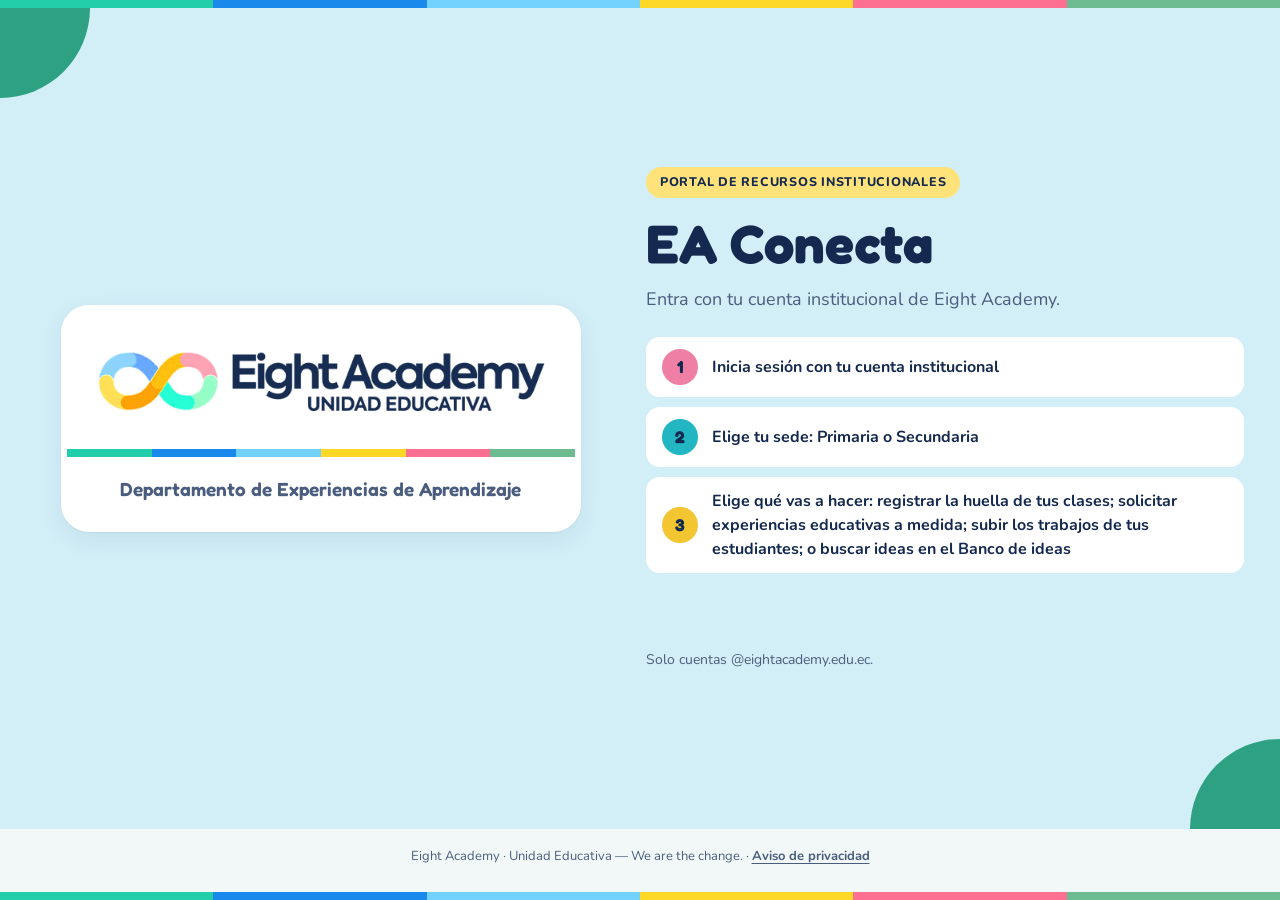
==== commit 6067039b: "Publish EA Conecta 3.6 request fulfillment and faster startup" ====
--- a/index.html
+++ b/index.html
@@ -17,11 +17,11 @@
 <link rel="preconnect" href="https://script.googleusercontent.com">
 <link rel="preload" href="assets/fuentes/nunito-700.woff2" as="font" type="font/woff2" crossorigin>
 <link rel="preload" href="assets/fuentes/fredoka-700.woff2" as="font" type="font/woff2" crossorigin>
-<link rel="stylesheet" href="assets/estilos.css?v=afb275639b">
+<link rel="stylesheet" href="assets/estilos.css?v=470b80443c">
 <script src="https://accounts.google.com/gsi/client" async defer></script>
-<script src="config.js?v=afb275639b"></script>
-<script src="assets/acceso.js?v=afb275639b" defer></script>
-<script src="assets/portal.js?v=afb275639b" defer></script>
+<script src="config.js?v=470b80443c"></script>
+<script src="assets/acceso.js?v=470b80443c" defer></script>
+<script src="assets/portal.js?v=470b80443c" defer></script>
 </head>
 <body>
 <div id="app"></div>
--- a/assets/estilos.css
+++ b/assets/estilos.css
@@ -1 +1 @@
-@font-face{font-family:Nunito;font-style:normal;font-display:swap;font-weight:400;src:url(fuentes/nunito-400.woff2) format("woff2")}@font-face{font-family:Nunito;font-style:normal;font-display:swap;font-weight:700;src:url(fuentes/nunito-700.woff2) format("woff2")}@font-face{font-family:Nunito;font-style:normal;font-display:swap;font-weight:800;src:url(fuentes/nunito-800.woff2) format("woff2")}@font-face{font-family:Fredoka;font-style:normal;font-display:swap;font-weight:600;src:url(fuentes/fredoka-600.woff2) format("woff2")}@font-face{font-family:Fredoka;font-style:normal;font-display:swap;font-weight:700;src:url(fuentes/fredoka-700.woff2) format("woff2")}:root{--bg: #F1F8F7;--surface: #FFFFFF;--panel: #E9F5F4;--sky: #D2EFF8;--sky-soft: #E6F6FB;--ink: #14294F;--ink-2: #4A5D7E;--ink-3: #6F8099;--line: #D5E6E5;--line-2: #B9D2D0;--sun: #FFE27A;--sun-soft: #FFF4CF;--on-sun: #14294F;--leaf: #1B9A75;--leaf-hover: #15805F;--on-leaf: #FFFFFF;--leaf-soft: #DDF3EA;--danger: #C93C47;--danger-soft: #FCE7E9;--pink-soft: #FDE6EE;--blue-soft: #E3EDFB;--g3: #EF7FA4;--g4: #22B5C2;--g5: #F2C531;--g6: #5DB98A;--g7: #5B8BDD;--s1: #22CEA9;--s2: #1989EC;--s3: #73D2FD;--s4: #FED827;--s5: #FD7092;--s6: #6DBB91;--l1: #E2566A;--l1-soft: #FDE7EA;--on-l1: #FFFFFF;--l2: #F2B925;--l2-soft: #FFF4CF;--on-l2: #14294F;--l3: #1B9A75;--l3-soft: #DDF3EA;--on-l3: #FFFFFF;--l4: #3D7BD9;--l4-soft: #E3EDFB;--on-l4: #FFFFFF;--coral: var(--l1);--amber: var(--l2);--teal: var(--l3);--blue: var(--l4);--shadow: 0 1px 2px rgba(20,41,79,.06), 0 8px 24px rgba(20,41,79,.07);--display: "Fredoka", "Nunito", ui-rounded, system-ui, sans-serif;--body: "Nunito", system-ui, -apple-system, "Segoe UI", sans-serif;--r-lg: 22px;--r-md: 14px;--r-sm: 10px;color-scheme:light}@media (prefers-color-scheme: dark){:root:not([data-theme=light]){--bg: #0D1829;--surface: #14233B;--panel: #192C48;--sky: #112A44;--sky-soft: #14304C;--ink: #EAF1FB;--ink-2: #A8B8D0;--ink-3: #8597B2;--line: #263B5C;--line-2: #34507A;--sun: #F4D25C;--sun-soft: #2E2A1A;--on-sun: #14294F;--leaf: #38C99C;--leaf-hover: #5BD8B0;--on-leaf: #05261B;--leaf-soft: #173A33;--danger: #FF7B85;--danger-soft: #3A1E26;--pink-soft: #3A2030;--blue-soft: #1C2D4D;--l1: #FF7B8A;--l1-soft: #3A1E26;--on-l1: #2A0B10;--l2: #F4D25C;--l2-soft: #2E2A1A;--on-l2: #14294F;--l3: #38C99C;--l3-soft: #173A33;--on-l3: #05261B;--l4: #7FA8F0;--l4-soft: #1C2D4D;--on-l4: #0B1C3A;--shadow: 0 1px 2px rgba(0,0,0,.3), 0 8px 24px rgba(0,0,0,.25);color-scheme:dark}}:root[data-theme=dark]{--bg: #0D1829;--surface: #14233B;--panel: #192C48;--sky: #112A44;--sky-soft: #14304C;--ink: #EAF1FB;--ink-2: #A8B8D0;--ink-3: #8597B2;--line: #263B5C;--line-2: #34507A;--sun: #F4D25C;--sun-soft: #2E2A1A;--on-sun: #14294F;--leaf: #38C99C;--leaf-hover: #5BD8B0;--on-leaf: #05261B;--leaf-soft: #173A33;--danger: #FF7B85;--danger-soft: #3A1E26;--pink-soft: #3A2030;--blue-soft: #1C2D4D;--l1: #FF7B8A;--l1-soft: #3A1E26;--on-l1: #2A0B10;--l2: #F4D25C;--l2-soft: #2E2A1A;--on-l2: #14294F;--l3: #38C99C;--l3-soft: #173A33;--on-l3: #05261B;--l4: #7FA8F0;--l4-soft: #1C2D4D;--on-l4: #0B1C3A;--shadow: 0 1px 2px rgba(0,0,0,.3), 0 8px 24px rgba(0,0,0,.25);color-scheme:dark}*{box-sizing:border-box}[hidden]{display:none!important}html{-webkit-text-size-adjust:100%;background:var(--bg)}body{margin:0;background:var(--bg);color:var(--ink);font-family:var(--body);font-size:16px;line-height:1.5;-webkit-font-smoothing:antialiased}body:before{content:"";position:fixed;inset:0 0 auto;height:env(safe-area-inset-top,0px);z-index:40;background:var(--sky)}h1,h2,h3{font-family:var(--display);line-height:1.15;text-wrap:balance;font-weight:600}button,input,select,textarea{font:inherit;color:inherit}button{cursor:pointer}:focus-visible{outline:3px solid var(--s2);outline-offset:2px;border-radius:8px}img{max-width:100%}a{color:var(--leaf);font-weight:800;text-underline-offset:3px}.gut{padding-left:max(16px,env(safe-area-inset-left,0px));padding-right:max(16px,env(safe-area-inset-right,0px))}.wrap{max-width:1240px;margin:0 auto}.stripe{display:grid;grid-template-columns:repeat(6,1fr);height:8px}.stripe i:nth-child(1){background:var(--s1)}.stripe i:nth-child(2){background:var(--s2)}.stripe i:nth-child(3){background:var(--s3)}.stripe i:nth-child(4){background:var(--s4)}.stripe i:nth-child(5){background:var(--s5)}.stripe i:nth-child(6){background:var(--s6)}.topbar{background:var(--sky)}.topbar .wrap{display:flex;align-items:center;gap:14px;padding-block:12px;flex-wrap:wrap}.thumb{flex:none;width:56px;height:56px;border-radius:14px;border:3px solid var(--surface);background:#fff;display:grid;place-items:center;overflow:hidden}.thumb img{width:42px;height:auto;display:block}.topbar .t{flex:1 1 200px;min-width:0}.topbar .t b{font-family:var(--display);font-size:21px;font-weight:700;display:block;line-height:1.1}.topbar .t span{font-size:14px;color:var(--ink-2)}.reserva:empty{display:none}.reserva-btn{display:inline-flex;align-items:center;gap:10px;padding:6px 16px 6px 6px;border-radius:999px;background:var(--leaf);color:var(--on-leaf);text-decoration:none;box-shadow:0 2px #14294f1f,0 6px 16px #1b9a7547;border:2px solid var(--surface);transition:transform .15s ease,background .15s ease}.reserva-btn:hover{background:var(--leaf-hover);transform:translateY(-1px)}.reserva-btn:focus-visible{outline:3px solid var(--sun);outline-offset:2px}.reserva-btn .ico{width:38px;height:38px;border-radius:50%;flex:none;display:grid;place-items:center;background:var(--sun);color:var(--on-sun)}.reserva-btn .ico svg{width:22px;height:22px}.reserva-btn .txt{display:flex;flex-direction:column;line-height:1.15}.reserva-btn b{font-family:var(--display);font-size:17px;font-weight:700;white-space:nowrap}.reserva-btn small{font-size:11.5px;font-weight:700;opacity:.9;white-space:nowrap}@media (prefers-reduced-motion: reduce){.reserva-btn{transition:none}.reserva-btn:hover{transform:none}}.who{display:flex;align-items:center;gap:8px;background:var(--surface);border-radius:999px;padding:4px 6px 4px 4px;min-width:0;max-width:100%}.who .av{width:34px;height:34px;border-radius:50%;flex:none;background:var(--panel);display:grid;place-items:center;font-weight:800}.who .mail{font-size:14px;font-weight:700;overflow:hidden;text-overflow:ellipsis;white-space:nowrap;min-width:0}.role{background:var(--sun);color:var(--on-sun);font-weight:800;font-size:11px;letter-spacing:.06em;text-transform:uppercase;padding:4px 10px;border-radius:999px;white-space:nowrap}.salir{border:0;background:var(--panel);color:var(--ink);border-radius:999px;padding:6px 12px;font-size:13px;font-weight:800;white-space:nowrap;min-height:32px}.salir:hover{background:var(--line)}.demo-sel{display:flex;align-items:center;gap:6px;padding-left:8px;font-size:13px;font-weight:700;color:var(--ink-2)}.demo-sel select{min-height:34px;border-radius:999px;padding:4px 10px;font-size:13px;font-weight:800;width:auto}.demo-band{background:var(--sun);color:var(--on-sun);font-size:14px;font-weight:700}.demo-band .wrap{padding-block:8px;display:flex;gap:10px;align-items:center;flex-wrap:wrap}.demo-band b{font-weight:800}.navbar{position:sticky;top:env(safe-area-inset-top,0px);z-index:30;background:var(--bg);padding-block:14px 6px}.nav{display:flex;gap:4px;width:max-content;max-width:100%;overflow-x:auto;background:var(--surface);border-radius:999px;padding:4px;box-shadow:var(--shadow);scrollbar-width:none}.nav::-webkit-scrollbar{display:none}.nav button{flex:none;border:0;background:transparent;border-radius:999px;padding:8px 16px;min-height:42px;font-weight:800;font-size:15px;color:var(--ink-2);white-space:nowrap}.nav button:hover{color:var(--ink);background:var(--panel)}.nav button[aria-current=page]{background:var(--ink);color:var(--surface)}.nav button .nav-sub{display:block;margin-top:-1px;font-size:10.5px;font-weight:700;line-height:1.1;opacity:.55}.nav .sep{flex:none;width:1px;background:var(--line);margin:8px 4px}main{padding-block:16px 64px}main>.wrap{display:flex;flex-direction:column;gap:20px}.footer{color:var(--ink-2);font-size:13px;text-align:center}.footer .wrap{padding-block:18px 26px}.footer a{color:var(--ink-2);font-weight:600}.tb{background:var(--sun);color:var(--on-sun);border-radius:18px;padding:18px 24px;display:flex;flex-wrap:wrap;align-items:flex-end;justify-content:space-between;gap:12px 20px}.tb .t{min-width:0}.sub,.k{display:block;font-size:12px;font-weight:800;letter-spacing:.08em;text-transform:uppercase;opacity:.78}.tb h1{margin:2px 0 0;font-size:clamp(26px,3.4vw,34px);line-height:1.08;font-weight:700}.tb .meta{margin:6px 0 0;font-size:15px}.tb .acts{display:flex;gap:8px;flex-wrap:wrap}.tb .btn.ghost{border-color:#14294f40;color:var(--on-sun)}.tb .btn.ghost:hover{background:#fff6}.lead{margin:0;font-size:16px;color:var(--ink-2);max-width:70ch}.lead b{color:var(--ink)}.card{background:var(--surface);border-radius:var(--r-lg);box-shadow:var(--shadow);padding:20px 22px;min-width:0}.card.teal{background:var(--leaf-soft)}.card.cream{background:var(--sun-soft)}.card.sky{background:var(--sky-soft)}.card.pink{background:var(--pink-soft)}.card.blue{background:var(--blue-soft)}.card.coral{background:var(--danger-soft)}.card>h2,.card>h3{margin:8px 0 6px;font-weight:700}.card>h2{font-size:22px}.card>h3{font-size:18px}.card p{margin:6px 0 0}.eyebrow,.strip{display:inline-flex;align-items:center;gap:8px;align-self:flex-start;max-width:100%;background:var(--sun);color:var(--on-sun);font-weight:800;font-size:12.5px;letter-spacing:.06em;text-transform:uppercase;border-radius:999px;padding:6px 14px}.strip.blue{background:var(--blue-soft);color:var(--ink)}.strip.pink{background:var(--pink-soft);color:var(--ink)}.strip.amber{background:var(--sun)}.strip.green{background:var(--leaf-soft);color:var(--ink)}.strip.coral{background:var(--danger-soft);color:var(--ink)}.strip.teal{background:var(--leaf-soft);color:var(--ink)}.strip.sky{background:var(--sky);color:var(--ink)}.grid2{display:grid;grid-template-columns:repeat(2,minmax(0,1fr));gap:20px}.split{display:grid;grid-template-columns:minmax(0,2fr) minmax(0,1fr);gap:20px;align-items:start}.row{display:flex;gap:10px;align-items:center;flex-wrap:wrap}.stack{display:flex;flex-direction:column;gap:14px}.muted{color:var(--ink-2)}.small{font-size:14px}.num{flex:none;width:32px;height:32px;border-radius:50%;display:inline-grid;place-items:center;font-family:var(--display);font-size:15px;font-weight:700;color:#14294f;background:var(--g3)}.n1{background:var(--g3)}.n2{background:var(--g4)}.n3{background:var(--g5)}.n4{background:var(--g6)}.n5{background:var(--g7)}.btn{display:inline-flex;align-items:center;justify-content:center;gap:8px;min-height:46px;padding:10px 22px;border-radius:999px;border:2px solid transparent;background:var(--leaf);color:var(--on-leaf);font-weight:800;font-size:16px;text-decoration:none;transition:background .15s,transform .1s}.btn:hover{background:var(--leaf-hover)}.btn:active{transform:translateY(1px)}.btn.ghost{background:transparent;border-color:var(--line-2);color:var(--ink)}.btn.ghost:hover{background:var(--panel)}.btn.teal{background:var(--leaf);color:var(--on-leaf)}.btn.coral{background:var(--danger);color:#fff}.btn.sm{min-height:38px;padding:6px 16px;font-size:14px}.btn[disabled]{opacity:.45;cursor:not-allowed;transform:none}label.f{display:flex;flex-direction:column;gap:4px;font-size:13px;font-weight:800;color:var(--ink-2);min-width:0}input[type=text],input[type=email],input[type=date],input[type=time],input[type=url],input[type=search],select,textarea{width:100%;min-height:46px;border-radius:12px;border:2px solid var(--line);background:var(--surface);padding:8px 12px;font-size:16px;font-weight:600;color:var(--ink)}input[type=search]{border-radius:999px;padding-inline:18px;background:var(--bg)}textarea{min-height:84px;resize:vertical;line-height:1.45;font-weight:500}input:focus,select:focus,textarea:focus{outline:none;border-color:var(--s2)}.form{display:grid;grid-template-columns:repeat(auto-fit,minmax(220px,1fr));gap:14px}.toolbar{display:grid;grid-template-columns:minmax(0,2fr) repeat(3,minmax(0,1fr));gap:12px;align-items:end}.seg{display:flex;flex-wrap:wrap;gap:8px}.seg button{min-height:42px;border-radius:999px;border:2px solid var(--line);background:var(--surface);color:var(--ink);font-weight:800;font-size:14px;padding:6px 16px}.seg button[aria-pressed=true]{background:var(--ink);color:var(--surface);border-color:var(--ink)}.err{background:var(--danger-soft);color:var(--ink);border-radius:var(--r-md);padding:12px 16px;font-size:15px;font-weight:600}.hint{font-size:14px;color:var(--ink-2)}.chip{display:inline-flex;align-items:center;gap:6px;font-size:12.5px;font-weight:800;padding:4px 10px;border-radius:999px;white-space:nowrap;background:var(--panel);color:var(--ink)}.dot{width:9px;height:9px;border-radius:50%;background:var(--ink-3)}.tags{display:flex;flex-wrap:wrap;gap:6px;align-items:center}.filters{display:grid;grid-template-columns:minmax(0,2fr) repeat(2,minmax(0,1fr));gap:12px}.list{display:flex;flex-direction:column;gap:8px}.empty-state{text-align:center;padding:34px 20px}.empty-state h2{margin:6px 0;font-size:22px}.empty{text-align:center;color:var(--ink-2);padding:32px 16px;background:var(--panel);border-radius:var(--r-md);font-weight:600}.empty b{display:block;font-family:var(--display);font-size:21px;font-weight:600;color:var(--ink);margin-bottom:4px}.steps{display:flex;gap:6px;flex-wrap:wrap}.step{display:flex;align-items:center;gap:7px;font-size:13px;font-weight:800;padding:6px 12px 6px 6px;border-radius:999px;background:var(--surface);color:var(--ink-2);border:2px solid var(--line)}.step i{width:24px;height:24px;border-radius:50%;display:grid;place-items:center;font-style:normal;font-size:12px;background:var(--panel)}.step.done{color:var(--ink)}.step.done i{background:var(--leaf);color:var(--on-leaf)}.step.now{color:var(--ink);border-color:var(--ink)}.step.now i{background:var(--ink);color:var(--surface)}.key{background:var(--ink);color:var(--sun);font-size:11.5px;font-weight:800;letter-spacing:.06em;text-transform:uppercase;padding:5px 11px;border-radius:999px;white-space:nowrap}.dock{position:sticky;bottom:0;z-index:10;padding-bottom:env(safe-area-inset-bottom,0px)}.dock .card{display:flex;align-items:center;gap:14px;flex-wrap:wrap;justify-content:space-between;box-shadow:0 0 0 2px var(--line),0 -8px 28px #14294f1f}.bar{height:8px;border-radius:9px;background:var(--panel);overflow:hidden}.bar i{display:block;height:100%;background:var(--leaf);border-radius:9px}.confirm{display:flex;gap:8px;align-items:center;flex-wrap:wrap;background:var(--sun-soft);border-radius:var(--r-md);padding:10px 12px;font-weight:800;font-size:15px}.ev{display:flex;flex-direction:column;gap:4px}.scroll,.tbl-wrap{overflow-x:auto;-webkit-overflow-scrolling:touch;border-radius:var(--r-md);border:1px solid var(--line);background:var(--surface)}.tbl{width:100%;border-collapse:collapse;font-size:14.5px}.tbl th{background:var(--panel);color:var(--ink-2);font-weight:800;font-size:12px;letter-spacing:.05em;text-transform:uppercase;padding:10px 12px;text-align:left;vertical-align:bottom;white-space:nowrap}.tbl th.c,.tbl td.c{text-align:center}.tbl td{padding:11px 12px;border-top:1px solid var(--line);vertical-align:top}.tbl td.n{font-variant-numeric:tabular-nums;white-space:nowrap}.tbl tr.flag td{background:var(--sun-soft)}.tbl tr.click{cursor:pointer}.tbl tr.click:hover td{background:var(--leaf-soft)}.regs{min-width:960px}.regs .sub2{display:block;color:var(--ink-2);font-weight:600;font-size:13px;margin-top:4px}.regs .doc b{display:block;font-size:15.5px}.regs .nota{font-family:var(--display);font-size:22px;font-weight:700;font-variant-numeric:tabular-nums}.regs td:first-child{white-space:nowrap}.legend{display:flex;flex-wrap:wrap;gap:6px 14px;font-size:14px;font-weight:700;color:var(--ink-2)}.legend span{display:inline-flex;align-items:center;gap:6px}.tiles{display:grid;grid-template-columns:repeat(4,minmax(0,1fr));gap:12px}.tile{background:var(--surface);border-radius:var(--r-md);box-shadow:var(--shadow);padding:16px 18px}.tile b{display:block;font-family:var(--display);font-size:34px;font-weight:700;font-variant-numeric:tabular-nums;line-height:1.1}.tile span{font-size:13px;font-weight:700;color:var(--ink-2)}details.card>summary{cursor:pointer;font-weight:800;list-style:none;display:flex;justify-content:space-between;align-items:center;gap:10px}details.card>summary::-webkit-details-marker{display:none}details.card>summary:after{content:"+";font-family:var(--display);font-size:24px;font-weight:700;color:var(--ink-2)}details.card[open]>summary:after{content:"–"}.toast{position:fixed;left:50%;transform:translate(-50%);bottom:calc(18px + env(safe-area-inset-bottom,0px));z-index:70;background:var(--ink);color:var(--surface);padding:12px 20px;border-radius:999px;font-weight:800;font-size:15px;box-shadow:0 10px 30px #14294f40;max-width:calc(100% - 32px);text-align:center}.toast.bad{background:var(--danger);color:#fff}.loading{display:flex;align-items:center;gap:10px;color:var(--ink-2);font-weight:800;padding:30px 0}.spin{width:20px;height:20px;border-radius:50%;border:3px solid var(--line);border-top-color:var(--leaf);animation:spin .8s linear infinite}@keyframes spin{to{transform:rotate(360deg)}}.acceso{position:fixed;top:0;right:0;bottom:0;left:0;z-index:60;overflow-y:auto;background:var(--bg);display:flex;flex-direction:column}.acceso.sobre{background:#0d18298c;align-items:center;justify-content:center;padding:16px}.hero{background:var(--sky);position:relative;overflow:hidden;flex:1 0 auto;display:flex;align-items:center}.hero:before,.hero:after{content:"";position:absolute;width:180px;height:180px;border-radius:50%;background:var(--leaf);opacity:.9}.hero:before{left:-90px;top:-90px}.hero:after{right:-90px;bottom:-90px}.hero .wrap{width:100%;display:grid;grid-template-columns:minmax(0,1fr) minmax(0,1.05fr);gap:40px;align-items:center;padding-block:44px;position:relative;z-index:1}.hero-marca{background:var(--surface);border:6px solid var(--surface);border-radius:28px;box-shadow:var(--shadow);overflow:hidden;max-width:520px;width:100%;justify-self:center;display:grid}.hero-marca picture,.hero-marca img{display:block;width:100%;height:auto}.hero-marca picture{padding:40px 30px 34px}.hero-marca p{margin:0;padding:18px 24px 22px;font-family:var(--display);font-size:19px;font-weight:600;text-align:center;color:var(--ink-2)}.hero-texto{min-width:0}.hero h1{font-size:clamp(36px,5vw,54px);margin:14px 0 0;font-weight:700}.hero .lead{font-size:18px;margin-top:12px;max-width:46ch}.pasos{list-style:none;margin:24px 0 0;padding:0;display:grid;gap:10px}.pasos li{display:flex;gap:14px;align-items:center;background:var(--surface);border-radius:var(--r-md);padding:12px 16px;font-weight:700}.pasos .num{width:36px;height:36px;font-size:17px}.acceso-boton{min-height:44px;margin-top:22px}.acceso-msg{font-size:14px;color:var(--ink-2);margin:10px 0 0}.dialogo{background:var(--surface);border-radius:24px;box-shadow:0 20px 60px #0000004d;padding:24px 24px 22px;width:100%;max-width:460px;display:flex;flex-direction:column;gap:10px}.dialogo h2{margin:4px 0 0;font-size:26px;font-weight:700}.dialogo p{margin:0;color:var(--ink-2)}.dialogo .acceso-boton{margin-top:8px}.sede-btn{border:0;background:var(--leaf-soft);color:var(--ink);font-weight:800;font-size:11.5px;letter-spacing:.06em;text-transform:uppercase;padding:5px 11px;border-radius:999px;white-space:nowrap;min-height:28px}.sede-btn:hover{background:var(--leaf);color:var(--on-leaf)}.videos{margin-bottom:20px}.videos h2{margin:0 0 12px;font-size:20px;font-weight:700}.videos-g{display:grid;grid-template-columns:repeat(2,minmax(0,1fr));gap:20px}.video{aspect-ratio:16 / 9;border-radius:var(--r-lg);overflow:hidden;box-shadow:var(--shadow);background:var(--surface)}.video iframe{width:100%;height:100%;border:0;display:block}.video-play{width:100%;height:100%;border:0;cursor:pointer;font:inherit;color:var(--ink);background:linear-gradient(135deg,var(--sky) 0%,var(--sun-soft) 100%);display:flex;flex-direction:column;align-items:center;justify-content:center;gap:6px;padding:16px;text-align:center}.video-play .ico{width:56px;height:56px;color:var(--leaf)}.video-play .ico svg{width:100%;height:100%}.video-play b{font-family:var(--display);font-size:20px}.video-play span:last-child{color:var(--ink-2);font-weight:700}.video-play:hover .ico,.video-play:focus-visible .ico{color:var(--leaf-hover)}@media (max-width: 640px){.videos-g{grid-template-columns:1fr;gap:12px}.video{aspect-ratio:auto}.video.ver{aspect-ratio:16 / 9}.video-play{flex-direction:row;height:84px;gap:12px}.video-play .ico{width:40px;height:40px}.video-play b{font-size:17px}.video-play span:last-child{display:none}}.tabs .corto{display:none}.ico{width:52px;height:52px;border-radius:16px;display:grid;place-items:center;color:#14294f;flex:none}.ico svg{width:28px;height:28px}.ico.c1{background:var(--s1)}.ico.c2{background:var(--s3)}.ico.c3{background:var(--s4)}.ico.c4{background:var(--g3)}.sedes{display:grid;grid-template-columns:repeat(2,minmax(0,1fr));gap:20px}.sede-op{display:flex;flex-direction:column;align-items:flex-start;gap:6px;text-align:left;background:var(--surface);border:3px solid var(--line);border-radius:var(--r-lg);padding:24px;color:var(--ink);box-shadow:var(--shadow)}.sede-op b{font-family:var(--display);font-size:32px;font-weight:700;line-height:1.1;margin-top:6px}.sede-op>span:last-child{font-weight:700;color:var(--ink-2)}.sede-op:hover{border-color:var(--leaf)}.sede-op[aria-pressed=true]{border-color:var(--leaf);background:var(--leaf-soft)}.tabs{display:flex;gap:4px;flex-wrap:wrap;background:var(--surface);border-radius:999px;padding:4px;box-shadow:var(--shadow);align-self:flex-start;max-width:100%}.tabs button{border:0;background:transparent;border-radius:999px;padding:8px 16px;min-height:42px;font-weight:800;font-size:15px;color:var(--ink-2)}.tabs button:hover{background:var(--panel);color:var(--ink)}.tabs button[aria-current=page]{background:var(--sun);color:var(--on-sun)}.tabs .n{display:inline-block;min-width:22px;padding:0 6px;border-radius:999px;background:var(--panel);color:var(--ink);font-size:12.5px;text-align:center;margin-left:2px}.tabs button[aria-current=page] .n{background:#ffffff8c;color:var(--on-sun)}.sec{gap:16px}.sec-h{display:flex;align-items:center;justify-content:space-between;gap:10px;flex-wrap:wrap}.sec-h h2{display:flex;align-items:center;gap:12px;margin:0;font-size:21px;font-weight:700}label.f em,.lbl em{font-style:normal;font-weight:600;color:var(--ink-3)}.form .full{grid-column:1 / -1}input[readonly]{background:var(--panel);color:var(--ink-2);border-color:transparent}.fg{display:flex;flex-direction:column;gap:8px;min-width:0}.lbl{font-size:13px;font-weight:800;color:var(--ink-2)}.sub-lbl{font-size:12px;font-weight:700;color:var(--ink-3);margin-top:2px}.estados{display:grid;grid-template-columns:repeat(3,minmax(0,1fr));gap:8px}.estados label{display:flex;align-items:center;gap:10px;min-height:52px;border-radius:var(--r-md);border:2px solid var(--line);background:var(--surface);color:var(--ink);font-weight:800;font-size:15px;padding:10px 14px;cursor:pointer}.estados input{width:20px;height:20px;margin:0;flex:none;accent-color:var(--leaf)}.estados label.on{border-color:var(--leaf);background:var(--leaf-soft)}.estados label:focus-within{outline:3px solid var(--s2);outline-offset:2px}fieldset.fg{border:0;margin:0;padding:0;min-width:0}fieldset.fg legend{padding:0;margin-bottom:8px}.drop{position:relative;display:flex;flex-direction:column;align-items:center;gap:4px;text-align:center;border:2px dashed var(--line-2);border-radius:var(--r-md);padding:22px 16px;background:var(--bg);cursor:pointer;color:var(--ink)}.drop svg{width:30px;height:30px;color:var(--leaf)}.drop b{font-family:var(--display);font-size:19px;font-weight:700}.drop>span{font-size:14px;font-weight:700;color:var(--ink-2)}.drop:hover,.drop.sobre{border-color:var(--leaf);background:var(--leaf-soft)}.drop:focus-within{outline:3px solid var(--s2);outline-offset:2px}.drop input[type=file]{position:absolute;width:1px;height:1px;opacity:0;overflow:hidden}.enlace-row{display:grid;grid-template-columns:minmax(0,1fr) auto;gap:10px;align-items:end}.evs{display:flex;flex-direction:column;gap:8px}.evs:empty{display:none}.ev-item{display:grid;grid-template-columns:42px minmax(0,1fr) auto;gap:12px;align-items:center;background:var(--panel);border:2px solid transparent;border-radius:var(--r-md);padding:8px 10px;color:var(--ink);text-decoration:none;text-align:left;width:100%;font-weight:600}.ev-item .tipo{width:42px;height:42px;border-radius:12px;background:var(--surface);display:grid;place-items:center;font-size:11px;font-weight:800;text-transform:uppercase;color:var(--ink-2)}.ev-item .tipo svg{width:20px;height:20px}.ev-item .mid{min-width:0;display:flex;flex-direction:column}.ev-item .nom{font-weight:800;overflow:hidden;text-overflow:ellipsis;white-space:nowrap}.ev-item .ev-sub{font-size:13px;color:var(--ink-2);overflow:hidden;text-overflow:ellipsis;white-space:nowrap}.ev-item .bar{margin-top:6px}.ev-item.mal{background:var(--danger-soft)}.ev-link:hover{border-color:var(--leaf);background:var(--leaf-soft)}.ev-link .abrir{font-weight:800;color:var(--leaf);padding-right:6px}.x{border:0;background:transparent;width:40px;height:40px;border-radius:50%;font-size:22px;line-height:1;color:var(--ink-2);flex:none}.x:hover{background:var(--surface);color:var(--ink)}.callout{background:var(--sun-soft);border-radius:var(--r-md);padding:12px 14px;display:flex;flex-direction:column;gap:6px}.callout p{margin:0}.texto{white-space:pre-wrap;margin:0}.err ul{margin:6px 0 0;padding-left:20px}.hitem{display:grid;grid-template-columns:96px minmax(0,1fr) auto;gap:14px;align-items:center;background:var(--surface);border:2px solid var(--line);border-radius:var(--r-md);padding:12px 16px;text-align:left;width:100%;color:var(--ink)}.hitem:hover{border-color:var(--leaf);background:var(--leaf-soft)}.hitem .when{font-weight:800;font-size:15px;font-variant-numeric:tabular-nums}.hitem .when span{display:block;font-weight:600;color:var(--ink-2);font-size:13px}.hitem .main{min-width:0}.hitem .main b{display:block;font-size:16px;font-weight:800;overflow:hidden;text-overflow:ellipsis;white-space:nowrap}.hitem .main span{font-size:13.5px;color:var(--ink-2);font-weight:600}.hitem .side{display:flex;flex-direction:column;align-items:flex-end;gap:6px}.evn{display:inline-flex;align-items:center;gap:4px;font-size:13px;font-weight:800;color:var(--ink-2)}.evn svg{width:15px;height:15px}.chip.hu-completo{background:var(--leaf-soft)}.chip.hu-completo .dot{background:var(--leaf)}.chip.hu-parcial{background:var(--sun-soft)}.chip.hu-parcial .dot{background:var(--g5)}.chip.hu-pendiente{background:var(--pink-soft)}.chip.hu-pendiente .dot{background:var(--g3)}.tipos{display:grid;grid-template-columns:repeat(2,minmax(0,1fr));gap:10px}.tipos label,.pills label{display:flex;align-items:flex-start;gap:10px;border:2px solid var(--line);background:var(--surface);color:var(--ink);border-radius:var(--r-md);padding:12px 14px;cursor:pointer}.tipos label span{display:flex;flex-direction:column;gap:2px}.tipos label b{font-size:15px}.tipos label small{color:var(--ink-2);font-size:13px;font-weight:600;line-height:1.35}.tipos input,.pills input{width:20px;height:20px;margin:1px 0 0;flex:none;accent-color:var(--leaf)}.pills{display:flex;flex-wrap:wrap;gap:8px}.pills label{align-items:center;border-radius:999px;padding:9px 16px 9px 12px;min-height:44px;font-weight:800}.tipos label.on,.pills label.on{border-color:var(--leaf);background:var(--leaf-soft)}.tipos label:focus-within,.pills label:focus-within{outline:3px solid var(--s2);outline-offset:2px}.chip.re-recibida{background:var(--blue-soft)}.chip.re-recibida .dot{background:var(--blue)}.chip.re-proceso{background:var(--sun-soft)}.chip.re-proceso .dot{background:var(--g5)}.chip.re-lista{background:var(--leaf-soft)}.chip.re-lista .dot{background:var(--leaf)}.chip.re-entregada{background:var(--panel)}.chip.re-entregada .dot{background:var(--ink-2)}.chip.re-cancelada{background:var(--danger-soft)}.chip.re-cancelada .dot{background:var(--danger)}.chip.fuera{background:var(--danger-soft);color:var(--ink)}.tipos.tres{grid-template-columns:repeat(3,minmax(0,1fr))}.sec-h h2 .opc{font-style:normal;font-family:var(--body, inherit);font-size:14px;font-weight:700;color:var(--ink-2)}@media (max-width: 900px){.tipos.tres{grid-template-columns:1fr}}@media (max-width: 640px){.tipos{grid-template-columns:1fr}}.toolbar.t5{grid-template-columns:minmax(0,2fr) repeat(4,minmax(0,1fr))}.hu-regs{min-width:900px}.pv{max-width:820px;margin:0 auto;padding-block:24px 56px;display:flex;flex-direction:column;gap:20px}.pv h2{font-size:21px;margin:0 0 6px}.pv p,.pv li{color:var(--ink-2);max-width:68ch;margin:0}.pv ul{margin:0;padding-left:20px;display:grid;gap:6px}.ico.c6{background:var(--s6)}.bn-filtros{display:grid;grid-template-columns:minmax(0,2fr) repeat(4,minmax(0,1fr));gap:12px;align-items:end}.bn-filtros .bn-origen{grid-column:1 / -1}.bn-grid{display:grid;grid-template-columns:repeat(auto-fill,minmax(260px,1fr));gap:14px}.bn-card{display:flex;flex-direction:column;align-items:stretch;gap:8px;min-width:0;text-align:left;background:var(--surface);color:var(--ink);border:2px solid var(--line);border-top:6px solid var(--s1);border-radius:var(--r-lg);padding:14px 16px;box-shadow:var(--shadow)}.bn-card:hover{border-color:var(--leaf)}.bn-card.t-plantilla{border-top-color:var(--s2)}.bn-card.t-material{border-top-color:var(--s4)}.bn-card.t-proyecto{border-top-color:var(--s5)}.bn-top{display:flex;flex-wrap:wrap;gap:6px;align-items:center;min-height:24px}.bn-tipo{font-size:12.5px;font-weight:800;color:var(--ink-2);text-transform:uppercase;letter-spacing:.04em;margin-right:auto}.bn-tit{font-family:var(--display);font-size:18px;font-weight:600;line-height:1.2;display:-webkit-box;-webkit-line-clamp:2;-webkit-box-orient:vertical;overflow:hidden}.bn-para{font-size:14px;color:var(--ink-2);font-weight:600;display:-webkit-box;-webkit-line-clamp:3;-webkit-box-orient:vertical;overflow:hidden}.bn-meta{font-size:13px;color:var(--ink-3);font-weight:700;overflow:hidden;text-overflow:ellipsis;white-space:nowrap}.bn-pie{margin-top:auto;padding-top:6px;border-top:1px solid var(--line);display:flex;justify-content:space-between;gap:8px;font-size:13px;min-width:0}.bn-autor{flex:0 0 auto;max-width:60%;font-weight:800;overflow:hidden;text-overflow:ellipsis;white-space:nowrap}.bn-fmt{flex:1 1 0;min-width:0;text-align:right;color:var(--ink-3);font-weight:700;white-space:nowrap;overflow:hidden;text-overflow:ellipsis}.bn-sello{display:inline-flex;align-items:center;gap:4px;background:var(--leaf);color:var(--on-leaf);font-size:12px;font-weight:800;padding:3px 10px 3px 7px;border-radius:999px;white-space:nowrap}.bn-sello svg{width:14px;height:14px;stroke-width:3}.bn-sec{display:flex;flex-direction:column;gap:12px;margin-top:8px}.bn-sec-h{display:flex;justify-content:space-between;align-items:flex-end;gap:12px;flex-wrap:wrap}.bn-sec-h h2{margin:0;font-size:22px;font-weight:700}.bn-sec-h p{margin:2px 0 0}.bn-sec+.bn-sec,.bn-mas+.bn-sec,.bn-sec+.bn-invita{margin-top:28px}.bn-mas{text-align:center;margin:4px 0 0}.bn-uso{display:flex;align-items:center;gap:12px;flex-wrap:wrap;background:var(--sky-soft);border-radius:var(--r-md);padding:12px 16px}.bn-uso.oficial{background:var(--leaf-soft)}.bn-uso p{margin:0;flex:1 1 260px}.bn-colega{display:inline-flex;align-items:center;gap:6px;background:var(--surface);font-size:12.5px;font-weight:800;padding:4px 10px 4px 7px;border-radius:999px;white-space:nowrap}.bn-colega svg{width:16px;height:16px;color:var(--leaf)}.bn-arch{grid-template-columns:42px minmax(0,1fr) auto}.bn-arch .ev-sub{white-space:normal}.bn-acts{display:flex;gap:6px;flex-wrap:wrap;justify-content:flex-end}.bn-ayuda{background:var(--panel);border-radius:var(--r-md);padding:10px 14px;font-size:14px}.bn-ayuda summary{cursor:pointer;font-weight:800}.bn-ayuda ul{margin:8px 0 2px;padding-left:20px;display:flex;flex-direction:column;gap:6px;color:var(--ink-2)}label.check{display:flex;align-items:flex-start;gap:10px;border:2px solid var(--line);background:var(--surface);border-radius:var(--r-md);padding:12px 14px;cursor:pointer}label.check input{width:20px;height:20px;margin:2px 0 0;flex:none;accent-color:var(--leaf)}label.check span{display:flex;flex-direction:column;gap:2px}label.check small{color:var(--ink-2);font-size:13px;font-weight:600;line-height:1.35}label.check:has(input:checked){border-color:var(--leaf);background:var(--leaf-soft)}label.check:focus-within{outline:3px solid var(--s2);outline-offset:2px}textarea.corta{min-height:64px}button.link{background:none;border:0;padding:0;color:var(--ink-2);font-weight:800;text-decoration:underline;text-underline-offset:3px}button.link:hover{color:var(--ink)}.bn-rep{display:flex;flex-wrap:wrap;gap:6px 10px;align-items:center;background:var(--surface);border-radius:var(--r-sm);padding:8px 10px}.bn-rep .btn{margin-left:auto}.bn-modi{display:grid;grid-template-columns:minmax(0,1fr) auto;gap:12px;align-items:center}.bn-modi .main{display:flex;flex-direction:column;gap:4px;min-width:0;align-items:flex-start}.bn-modi .main>b{font-size:16px}.bn-invita,.bn-adaptar{gap:12px}.bn-base .row{gap:8px}@media (max-width: 1020px){.bn-filtros{grid-template-columns:repeat(2,minmax(0,1fr))}.bn-filtros .q{grid-column:1 / -1}}@media (max-width: 620px){.bn-grid{grid-template-columns:1fr}.bn-arch{grid-template-columns:42px minmax(0,1fr)}.bn-arch .bn-acts{grid-column:1 / -1;justify-content:flex-start}.bn-modi{grid-template-columns:1fr}.bn-modi .bn-acts{justify-content:flex-start}.bn-filtros .bn-origen button{flex:1 1 auto}}@media (prefers-reduced-motion: reduce){*{transition:none!important;animation:none!important;scroll-behavior:auto!important}}@media (max-width: 1020px){.split{grid-template-columns:1fr}.tiles{grid-template-columns:repeat(2,minmax(0,1fr))}.toolbar,.toolbar.t5{grid-template-columns:1fr 1fr}.toolbar .q{grid-column:1 / -1}.estados{grid-template-columns:1fr}}@media (max-width: 880px){.hero .wrap{grid-template-columns:1fr;gap:24px;padding-block:24px 32px}.hero-marca{max-width:440px}.hero-marca picture{padding:28px 24px 22px}}@media (max-width: 760px){.grid2{grid-template-columns:1fr}.filters{grid-template-columns:1fr 1fr}.filters .q{grid-column:1 / -1}.regs-wrap{border:0;background:none;overflow:visible}.regs,.hu-regs{min-width:0}.regs thead{display:none}.regs,.regs tbody,.regs tr,.regs td{display:block;width:100%}.regs tr{background:var(--surface);border:2px solid var(--line);border-radius:var(--r-md);margin-bottom:10px;padding:6px 4px}.regs td{border:0;padding:5px 12px;display:grid;grid-template-columns:92px minmax(0,1fr);column-gap:12px;align-items:start;text-align:left!important}.regs td:before{content:attr(data-l);grid-column:1;grid-row:1 / span 4;font-size:12px;color:var(--ink-2);font-weight:800;padding-top:3px}.regs td>*{grid-column:2;min-width:0;justify-self:start}.regs .sub2{margin-top:2px}}@media (max-width: 620px){.topbar .t span{display:none}.who{width:100%}.who{flex-wrap:wrap;border-radius:22px}.reserva,.reserva-btn{width:100%}.who .mail{flex:1 1 100px}.demo-sel{padding-left:4px}.demo-sel>span{display:none}.demo-sel select{max-width:40vw}.tb{padding:16px 18px}.card{padding:16px}.toolbar,.toolbar.t5,.sedes{grid-template-columns:1fr}.tabs{border-radius:var(--r-md)}.tabs button{flex:1 1 auto}.enlace-row{grid-template-columns:1fr}#huForm .dock .card{padding:12px 14px;gap:8px}#huForm .dock .hint{font-size:13px;flex:1 1 100%}#huForm .dock .btn{flex:1 1 100%}}@media (max-width: 560px){.hitem{grid-template-columns:minmax(0,1fr) auto}.hitem .when{grid-column:1 / -1;display:flex;gap:8px;align-items:baseline}.hitem .when span{display:inline}.hitem .main b{white-space:normal}.tabs{display:grid;grid-template-columns:repeat(3,minmax(0,1fr));width:100%}.tabs button{padding:8px 6px;font-size:14px}.tabs .largo{display:none}.tabs .corto{display:inline}.tiles{gap:8px}.tile b{font-size:28px}}.inicio-acciones{display:flex;flex-wrap:wrap;align-items:center;justify-content:flex-end;gap:14px}.experiencia-cta{display:flex;align-items:center;gap:12px;padding:13px 20px;border:2px solid var(--on-sun);border-radius:999px;background:#d2eff8;color:var(--on-sun);box-shadow:0 4px #14294f12;text-align:left;font:800 14px/1.4 var(--body);cursor:pointer}.experiencia-cta>span:first-child{display:grid;place-items:center;width:36px;height:36px;border-radius:50%;background:var(--surface);font-size:23px}.experiencia-cta:hover{transform:translateY(-2px);box-shadow:0 6px #14294f12}.experiencia-cta:focus-visible,.ex-categoria:focus-visible{outline:3px solid var(--leaf);outline-offset:4px}.ex-categorias{display:grid;grid-template-columns:repeat(4,minmax(0,1fr));gap:18px;margin:24px 0 28px}.ex-categoria{display:flex;flex-direction:column;align-items:stretch;gap:12px;min-width:0;padding:18px;text-align:center;border:2px solid var(--line);border-radius:var(--r-lg);background:var(--surface);color:var(--ink);box-shadow:var(--shadow);cursor:pointer;transition:transform .16s ease,border-color .16s ease}.ex-categoria:hover{transform:translateY(-4px);border-color:var(--leaf)}.ex-categoria[aria-pressed=true]{border-color:var(--leaf);background:var(--leaf-soft);box-shadow:0 0 0 3px var(--leaf-soft)}.ex-arte{display:flex;align-items:center;justify-content:center;height:180px;border-radius:14px;background:var(--sky-soft);overflow:hidden}.ex-arte img{width:100%;height:100%;object-fit:contain}.ex-cat-nombre{font:600 19px/1.3 var(--display);min-height:50px;display:grid;align-items:center}.ex-cat-elegir{margin-top:auto;color:var(--leaf);font:700 12px/1.5 var(--body)}.ex-invita{text-align:center;padding:32px 16px 44px;color:var(--ink-2)}.ex-invita>span{font-size:36px}.ex-invita p{font:600 23px var(--display);margin:12px 0 8px;color:var(--ink)}.ex-invita small{font:400 14px var(--body)}.ex-form-head{padding-bottom:16px;border-bottom:1px solid var(--line)}.ex-form-head h2{font:600 25px var(--display);margin:12px 0}.ex-form-head p{margin:0}.ex-form .sec{gap:24px}.ex-form .dock{position:static}.ex-form textarea{min-height:145px;line-height:1.7}.ex-checks{display:grid;grid-template-columns:repeat(3,minmax(0,1fr));gap:12px}.ex-consolidacion>legend.lbl{display:block;width:100%;margin-bottom:16px;padding:14px 18px;border-radius:12px;background:var(--sun);color:var(--on-sun);font-weight:800;line-height:1.5}.ex-consolidacion>legend.lbl em{color:inherit;font-style:normal}.ex-enviar{display:flex;justify-content:flex-end;padding:0}.ex-atencion{margin:0}.re-notificado{background:var(--blue-soft)}.re-entregado{background:var(--leaf-soft)}.ex-checks .check{display:flex;align-items:center;gap:12px;border:1px solid var(--line-2);border-radius:14px;padding:20px 16px;background:var(--panel);cursor:pointer}.ex-checks .check.on{border-color:var(--leaf);background:var(--leaf-soft)}.ex-checks input{width:19px;height:19px;flex-shrink:0;accent-color:var(--leaf)}.ex-checks .check>span{font-size:14px;font-weight:700}.ex-checks .check>span>span{font-size:20px;margin-right:4px}.ex-plantilla-panel{margin-top:18px;padding:18px;border:1px solid var(--line-2);border-left:4px solid var(--leaf);border-radius:14px;background:var(--leaf-soft)}.ex-plantilla-panel>legend{padding:0 8px}.ex-plantilla-opciones{display:grid;grid-template-columns:repeat(2,minmax(0,1fr));gap:12px}.ex-plantilla-opciones .check{display:flex;align-items:center;gap:12px;margin:0;padding:18px;border:1px solid var(--line-2);border-radius:12px;background:var(--surface);cursor:pointer}.ex-plantilla-opciones .check.on{border-color:var(--leaf);box-shadow:inset 0 0 0 1px var(--leaf)}.ex-consolidacion-tags .chip{white-space:normal;max-width:100%;line-height:1.5}.ex-plantilla-opciones input{flex:none;width:20px;height:20px;accent-color:var(--leaf)}.ex-plantilla-opciones .check span{font-size:14px;font-weight:700;line-height:1.5}.ex-fecha{display:flex;align-items:center;flex-wrap:wrap;gap:20px;padding:18px;border-radius:14px;background:var(--panel)}.ex-fecha .f{min-width:230px}.ex-fecha .hint{flex:1;min-width:180px}.ex-fecha input{color:var(--ink-2)}.ex-aviso{margin:0;border-left:3px solid var(--leaf);padding:10px 16px;background:var(--leaf-soft);border-radius:0 10px 10px 0}@media (max-width:1000px){.ex-categorias{grid-template-columns:repeat(2,minmax(0,1fr))}.inicio-acciones{justify-content:flex-start}}@media (max-width:600px){.ex-categorias{gap:10px}.ex-categoria{padding:10px;gap:9px}.ex-arte{height:125px}.ex-cat-nombre{font-size:16px;min-height:44px}.ex-cat-elegir{font-size:11px}.ex-checks,.ex-plantilla-opciones{grid-template-columns:1fr}.ex-checks .check{padding:16px}.inicio-acciones,.experiencia-cta{width:100%}.experiencia-cta{justify-content:center}.inicio-acciones .reserva,.inicio-acciones .reserva-btn{width:100%}.ex-fecha .f{min-width:0;width:100%}}@media (prefers-reduced-motion:reduce){.ex-categoria{transition:none}.ex-categoria:hover,.experiencia-cta:hover{transform:none}}
+@font-face{font-family:Nunito;font-style:normal;font-display:swap;font-weight:400;src:url(fuentes/nunito-400.woff2) format("woff2")}@font-face{font-family:Nunito;font-style:normal;font-display:swap;font-weight:700;src:url(fuentes/nunito-700.woff2) format("woff2")}@font-face{font-family:Nunito;font-style:normal;font-display:swap;font-weight:800;src:url(fuentes/nunito-800.woff2) format("woff2")}@font-face{font-family:Fredoka;font-style:normal;font-display:swap;font-weight:600;src:url(fuentes/fredoka-600.woff2) format("woff2")}@font-face{font-family:Fredoka;font-style:normal;font-display:swap;font-weight:700;src:url(fuentes/fredoka-700.woff2) format("woff2")}:root{--bg: #F1F8F7;--surface: #FFFFFF;--panel: #E9F5F4;--sky: #D2EFF8;--sky-soft: #E6F6FB;--ink: #14294F;--ink-2: #4A5D7E;--ink-3: #6F8099;--line: #D5E6E5;--line-2: #B9D2D0;--sun: #FFE27A;--sun-soft: #FFF4CF;--on-sun: #14294F;--leaf: #1B9A75;--leaf-hover: #15805F;--on-leaf: #FFFFFF;--leaf-soft: #DDF3EA;--danger: #C93C47;--danger-soft: #FCE7E9;--pink-soft: #FDE6EE;--blue-soft: #E3EDFB;--g3: #EF7FA4;--g4: #22B5C2;--g5: #F2C531;--g6: #5DB98A;--g7: #5B8BDD;--s1: #22CEA9;--s2: #1989EC;--s3: #73D2FD;--s4: #FED827;--s5: #FD7092;--s6: #6DBB91;--l1: #E2566A;--l1-soft: #FDE7EA;--on-l1: #FFFFFF;--l2: #F2B925;--l2-soft: #FFF4CF;--on-l2: #14294F;--l3: #1B9A75;--l3-soft: #DDF3EA;--on-l3: #FFFFFF;--l4: #3D7BD9;--l4-soft: #E3EDFB;--on-l4: #FFFFFF;--coral: var(--l1);--amber: var(--l2);--teal: var(--l3);--blue: var(--l4);--shadow: 0 1px 2px rgba(20,41,79,.06), 0 8px 24px rgba(20,41,79,.07);--display: "Fredoka", "Nunito", ui-rounded, system-ui, sans-serif;--body: "Nunito", system-ui, -apple-system, "Segoe UI", sans-serif;--r-lg: 22px;--r-md: 14px;--r-sm: 10px;color-scheme:light}@media (prefers-color-scheme: dark){:root:not([data-theme=light]){--bg: #0D1829;--surface: #14233B;--panel: #192C48;--sky: #112A44;--sky-soft: #14304C;--ink: #EAF1FB;--ink-2: #A8B8D0;--ink-3: #8597B2;--line: #263B5C;--line-2: #34507A;--sun: #F4D25C;--sun-soft: #2E2A1A;--on-sun: #14294F;--leaf: #38C99C;--leaf-hover: #5BD8B0;--on-leaf: #05261B;--leaf-soft: #173A33;--danger: #FF7B85;--danger-soft: #3A1E26;--pink-soft: #3A2030;--blue-soft: #1C2D4D;--l1: #FF7B8A;--l1-soft: #3A1E26;--on-l1: #2A0B10;--l2: #F4D25C;--l2-soft: #2E2A1A;--on-l2: #14294F;--l3: #38C99C;--l3-soft: #173A33;--on-l3: #05261B;--l4: #7FA8F0;--l4-soft: #1C2D4D;--on-l4: #0B1C3A;--shadow: 0 1px 2px rgba(0,0,0,.3), 0 8px 24px rgba(0,0,0,.25);color-scheme:dark}}:root[data-theme=dark]{--bg: #0D1829;--surface: #14233B;--panel: #192C48;--sky: #112A44;--sky-soft: #14304C;--ink: #EAF1FB;--ink-2: #A8B8D0;--ink-3: #8597B2;--line: #263B5C;--line-2: #34507A;--sun: #F4D25C;--sun-soft: #2E2A1A;--on-sun: #14294F;--leaf: #38C99C;--leaf-hover: #5BD8B0;--on-leaf: #05261B;--leaf-soft: #173A33;--danger: #FF7B85;--danger-soft: #3A1E26;--pink-soft: #3A2030;--blue-soft: #1C2D4D;--l1: #FF7B8A;--l1-soft: #3A1E26;--on-l1: #2A0B10;--l2: #F4D25C;--l2-soft: #2E2A1A;--on-l2: #14294F;--l3: #38C99C;--l3-soft: #173A33;--on-l3: #05261B;--l4: #7FA8F0;--l4-soft: #1C2D4D;--on-l4: #0B1C3A;--shadow: 0 1px 2px rgba(0,0,0,.3), 0 8px 24px rgba(0,0,0,.25);color-scheme:dark}*{box-sizing:border-box}[hidden]{display:none!important}html{-webkit-text-size-adjust:100%;background:var(--bg)}body{margin:0;background:var(--bg);color:var(--ink);font-family:var(--body);font-size:16px;line-height:1.5;-webkit-font-smoothing:antialiased}body:before{content:"";position:fixed;inset:0 0 auto;height:env(safe-area-inset-top,0px);z-index:40;background:var(--sky)}h1,h2,h3{font-family:var(--display);line-height:1.15;text-wrap:balance;font-weight:600}button,input,select,textarea{font:inherit;color:inherit}button{cursor:pointer}:focus-visible{outline:3px solid var(--s2);outline-offset:2px;border-radius:8px}img{max-width:100%}a{color:var(--leaf);font-weight:800;text-underline-offset:3px}.gut{padding-left:max(16px,env(safe-area-inset-left,0px));padding-right:max(16px,env(safe-area-inset-right,0px))}.wrap{max-width:1240px;margin:0 auto}.stripe{display:grid;grid-template-columns:repeat(6,1fr);height:8px}.stripe i:nth-child(1){background:var(--s1)}.stripe i:nth-child(2){background:var(--s2)}.stripe i:nth-child(3){background:var(--s3)}.stripe i:nth-child(4){background:var(--s4)}.stripe i:nth-child(5){background:var(--s5)}.stripe i:nth-child(6){background:var(--s6)}.topbar{background:var(--sky)}.topbar .wrap{display:flex;align-items:center;gap:14px;padding-block:12px;flex-wrap:wrap}.thumb{flex:none;width:56px;height:56px;border-radius:14px;border:3px solid var(--surface);background:#fff;display:grid;place-items:center;overflow:hidden}.thumb img{width:42px;height:auto;display:block}.topbar .t{flex:1 1 200px;min-width:0}.topbar .t b{font-family:var(--display);font-size:21px;font-weight:700;display:block;line-height:1.1}.topbar .t span{font-size:14px;color:var(--ink-2)}.reserva:empty{display:none}.reserva-btn{display:inline-flex;align-items:center;gap:10px;padding:6px 16px 6px 6px;border-radius:999px;background:var(--leaf);color:var(--on-leaf);text-decoration:none;box-shadow:0 2px #14294f1f,0 6px 16px #1b9a7547;border:2px solid var(--surface);transition:transform .15s ease,background .15s ease}.reserva-btn:hover{background:var(--leaf-hover);transform:translateY(-1px)}.reserva-btn:focus-visible{outline:3px solid var(--sun);outline-offset:2px}.reserva-btn .ico{width:38px;height:38px;border-radius:50%;flex:none;display:grid;place-items:center;background:var(--sun);color:var(--on-sun)}.reserva-btn .ico svg{width:22px;height:22px}.reserva-btn .txt{display:flex;flex-direction:column;line-height:1.15}.reserva-btn b{font-family:var(--display);font-size:17px;font-weight:700;white-space:nowrap}.reserva-btn small{font-size:11.5px;font-weight:700;opacity:.9;white-space:nowrap}@media (prefers-reduced-motion: reduce){.reserva-btn{transition:none}.reserva-btn:hover{transform:none}}.who{display:flex;align-items:center;gap:8px;background:var(--surface);border-radius:999px;padding:4px 6px 4px 4px;min-width:0;max-width:100%}.who .av{width:34px;height:34px;border-radius:50%;flex:none;background:var(--panel);display:grid;place-items:center;font-weight:800}.who .mail{font-size:14px;font-weight:700;overflow:hidden;text-overflow:ellipsis;white-space:nowrap;min-width:0}.role{background:var(--sun);color:var(--on-sun);font-weight:800;font-size:11px;letter-spacing:.06em;text-transform:uppercase;padding:4px 10px;border-radius:999px;white-space:nowrap}.salir{border:0;background:var(--panel);color:var(--ink);border-radius:999px;padding:6px 12px;font-size:13px;font-weight:800;white-space:nowrap;min-height:32px}.salir:hover{background:var(--line)}.demo-sel{display:flex;align-items:center;gap:6px;padding-left:8px;font-size:13px;font-weight:700;color:var(--ink-2)}.demo-sel select{min-height:34px;border-radius:999px;padding:4px 10px;font-size:13px;font-weight:800;width:auto}.demo-band{background:var(--sun);color:var(--on-sun);font-size:14px;font-weight:700}.demo-band .wrap{padding-block:8px;display:flex;gap:10px;align-items:center;flex-wrap:wrap}.demo-band b{font-weight:800}.navbar{position:sticky;top:env(safe-area-inset-top,0px);z-index:30;background:var(--bg);padding-block:14px 6px}.nav{display:flex;gap:4px;width:max-content;max-width:100%;overflow-x:auto;background:var(--surface);border-radius:999px;padding:4px;box-shadow:var(--shadow);scrollbar-width:none}.nav::-webkit-scrollbar{display:none}.nav button{flex:none;border:0;background:transparent;border-radius:999px;padding:8px 16px;min-height:42px;font-weight:800;font-size:15px;color:var(--ink-2);white-space:nowrap}.nav button:hover{color:var(--ink);background:var(--panel)}.nav button[aria-current=page]{background:var(--ink);color:var(--surface)}.nav button .nav-sub{display:block;margin-top:-1px;font-size:10.5px;font-weight:700;line-height:1.1;opacity:.55}.nav .sep{flex:none;width:1px;background:var(--line);margin:8px 4px}main{padding-block:16px 64px}main>.wrap{display:flex;flex-direction:column;gap:20px}.footer{color:var(--ink-2);font-size:13px;text-align:center}.footer .wrap{padding-block:18px 26px}.footer a{color:var(--ink-2);font-weight:600}.tb{background:var(--sun);color:var(--on-sun);border-radius:18px;padding:18px 24px;display:flex;flex-wrap:wrap;align-items:flex-end;justify-content:space-between;gap:12px 20px}.tb .t{min-width:0}.sub,.k{display:block;font-size:12px;font-weight:800;letter-spacing:.08em;text-transform:uppercase;opacity:.78}.tb h1{margin:2px 0 0;font-size:clamp(26px,3.4vw,34px);line-height:1.08;font-weight:700}.tb .meta{margin:6px 0 0;font-size:15px}.tb .acts{display:flex;gap:8px;flex-wrap:wrap}.tb .btn.ghost{border-color:#14294f40;color:var(--on-sun)}.tb .btn.ghost:hover{background:#fff6}.lead{margin:0;font-size:16px;color:var(--ink-2);max-width:70ch}.lead b{color:var(--ink)}.card{background:var(--surface);border-radius:var(--r-lg);box-shadow:var(--shadow);padding:20px 22px;min-width:0}.card.teal{background:var(--leaf-soft)}.card.cream{background:var(--sun-soft)}.card.sky{background:var(--sky-soft)}.card.pink{background:var(--pink-soft)}.card.blue{background:var(--blue-soft)}.card.coral{background:var(--danger-soft)}.card>h2,.card>h3{margin:8px 0 6px;font-weight:700}.card>h2{font-size:22px}.card>h3{font-size:18px}.card p{margin:6px 0 0}.eyebrow,.strip{display:inline-flex;align-items:center;gap:8px;align-self:flex-start;max-width:100%;background:var(--sun);color:var(--on-sun);font-weight:800;font-size:12.5px;letter-spacing:.06em;text-transform:uppercase;border-radius:999px;padding:6px 14px}.strip.blue{background:var(--blue-soft);color:var(--ink)}.strip.pink{background:var(--pink-soft);color:var(--ink)}.strip.amber{background:var(--sun)}.strip.green{background:var(--leaf-soft);color:var(--ink)}.strip.coral{background:var(--danger-soft);color:var(--ink)}.strip.teal{background:var(--leaf-soft);color:var(--ink)}.strip.sky{background:var(--sky);color:var(--ink)}.grid2{display:grid;grid-template-columns:repeat(2,minmax(0,1fr));gap:20px}.split{display:grid;grid-template-columns:minmax(0,2fr) minmax(0,1fr);gap:20px;align-items:start}.row{display:flex;gap:10px;align-items:center;flex-wrap:wrap}.stack{display:flex;flex-direction:column;gap:14px}.muted{color:var(--ink-2)}.small{font-size:14px}.num{flex:none;width:32px;height:32px;border-radius:50%;display:inline-grid;place-items:center;font-family:var(--display);font-size:15px;font-weight:700;color:#14294f;background:var(--g3)}.n1{background:var(--g3)}.n2{background:var(--g4)}.n3{background:var(--g5)}.n4{background:var(--g6)}.n5{background:var(--g7)}.btn{display:inline-flex;align-items:center;justify-content:center;gap:8px;min-height:46px;padding:10px 22px;border-radius:999px;border:2px solid transparent;background:var(--leaf);color:var(--on-leaf);font-weight:800;font-size:16px;text-decoration:none;transition:background .15s,transform .1s}.btn:hover{background:var(--leaf-hover)}.btn:active{transform:translateY(1px)}.btn.ghost{background:transparent;border-color:var(--line-2);color:var(--ink)}.btn.ghost:hover{background:var(--panel)}.btn.teal{background:var(--leaf);color:var(--on-leaf)}.btn.coral{background:var(--danger);color:#fff}.btn.sm{min-height:38px;padding:6px 16px;font-size:14px}.btn[disabled]{opacity:.45;cursor:not-allowed;transform:none}label.f{display:flex;flex-direction:column;gap:4px;font-size:13px;font-weight:800;color:var(--ink-2);min-width:0}input[type=text],input[type=email],input[type=date],input[type=time],input[type=url],input[type=search],select,textarea{width:100%;min-height:46px;border-radius:12px;border:2px solid var(--line);background:var(--surface);padding:8px 12px;font-size:16px;font-weight:600;color:var(--ink)}input[type=search]{border-radius:999px;padding-inline:18px;background:var(--bg)}textarea{min-height:84px;resize:vertical;line-height:1.45;font-weight:500}input:focus,select:focus,textarea:focus{outline:none;border-color:var(--s2)}.form{display:grid;grid-template-columns:repeat(auto-fit,minmax(220px,1fr));gap:14px}.toolbar{display:grid;grid-template-columns:minmax(0,2fr) repeat(3,minmax(0,1fr));gap:12px;align-items:end}.seg{display:flex;flex-wrap:wrap;gap:8px}.seg button{min-height:42px;border-radius:999px;border:2px solid var(--line);background:var(--surface);color:var(--ink);font-weight:800;font-size:14px;padding:6px 16px}.seg button[aria-pressed=true]{background:var(--ink);color:var(--surface);border-color:var(--ink)}.err{background:var(--danger-soft);color:var(--ink);border-radius:var(--r-md);padding:12px 16px;font-size:15px;font-weight:600}.hint{font-size:14px;color:var(--ink-2)}.chip{display:inline-flex;align-items:center;gap:6px;font-size:12.5px;font-weight:800;padding:4px 10px;border-radius:999px;white-space:nowrap;background:var(--panel);color:var(--ink)}.dot{width:9px;height:9px;border-radius:50%;background:var(--ink-3)}.tags{display:flex;flex-wrap:wrap;gap:6px;align-items:center}.filters{display:grid;grid-template-columns:minmax(0,2fr) repeat(2,minmax(0,1fr));gap:12px}.list{display:flex;flex-direction:column;gap:8px}.empty-state{text-align:center;padding:34px 20px}.empty-state h2{margin:6px 0;font-size:22px}.empty{text-align:center;color:var(--ink-2);padding:32px 16px;background:var(--panel);border-radius:var(--r-md);font-weight:600}.empty b{display:block;font-family:var(--display);font-size:21px;font-weight:600;color:var(--ink);margin-bottom:4px}.steps{display:flex;gap:6px;flex-wrap:wrap}.step{display:flex;align-items:center;gap:7px;font-size:13px;font-weight:800;padding:6px 12px 6px 6px;border-radius:999px;background:var(--surface);color:var(--ink-2);border:2px solid var(--line)}.step i{width:24px;height:24px;border-radius:50%;display:grid;place-items:center;font-style:normal;font-size:12px;background:var(--panel)}.step.done{color:var(--ink)}.step.done i{background:var(--leaf);color:var(--on-leaf)}.step.now{color:var(--ink);border-color:var(--ink)}.step.now i{background:var(--ink);color:var(--surface)}.key{background:var(--ink);color:var(--sun);font-size:11.5px;font-weight:800;letter-spacing:.06em;text-transform:uppercase;padding:5px 11px;border-radius:999px;white-space:nowrap}.dock{position:sticky;bottom:0;z-index:10;padding-bottom:env(safe-area-inset-bottom,0px)}.dock .card{display:flex;align-items:center;gap:14px;flex-wrap:wrap;justify-content:space-between;box-shadow:0 0 0 2px var(--line),0 -8px 28px #14294f1f}.bar{height:8px;border-radius:9px;background:var(--panel);overflow:hidden}.bar i{display:block;height:100%;background:var(--leaf);border-radius:9px}.confirm{display:flex;gap:8px;align-items:center;flex-wrap:wrap;background:var(--sun-soft);border-radius:var(--r-md);padding:10px 12px;font-weight:800;font-size:15px}.ev{display:flex;flex-direction:column;gap:4px}.scroll,.tbl-wrap{overflow-x:auto;-webkit-overflow-scrolling:touch;border-radius:var(--r-md);border:1px solid var(--line);background:var(--surface)}.tbl{width:100%;border-collapse:collapse;font-size:14.5px}.tbl th{background:var(--panel);color:var(--ink-2);font-weight:800;font-size:12px;letter-spacing:.05em;text-transform:uppercase;padding:10px 12px;text-align:left;vertical-align:bottom;white-space:nowrap}.tbl th.c,.tbl td.c{text-align:center}.tbl td{padding:11px 12px;border-top:1px solid var(--line);vertical-align:top}.tbl td.n{font-variant-numeric:tabular-nums;white-space:nowrap}.tbl tr.flag td{background:var(--sun-soft)}.tbl tr.click{cursor:pointer}.tbl tr.click:hover td{background:var(--leaf-soft)}.regs{min-width:960px}.regs .sub2{display:block;color:var(--ink-2);font-weight:600;font-size:13px;margin-top:4px}.regs .doc b{display:block;font-size:15.5px}.regs .nota{font-family:var(--display);font-size:22px;font-weight:700;font-variant-numeric:tabular-nums}.regs td:first-child{white-space:nowrap}.legend{display:flex;flex-wrap:wrap;gap:6px 14px;font-size:14px;font-weight:700;color:var(--ink-2)}.legend span{display:inline-flex;align-items:center;gap:6px}.tiles{display:grid;grid-template-columns:repeat(4,minmax(0,1fr));gap:12px}.tile{background:var(--surface);border-radius:var(--r-md);box-shadow:var(--shadow);padding:16px 18px}.tile b{display:block;font-family:var(--display);font-size:34px;font-weight:700;font-variant-numeric:tabular-nums;line-height:1.1}.tile span{font-size:13px;font-weight:700;color:var(--ink-2)}details.card>summary{cursor:pointer;font-weight:800;list-style:none;display:flex;justify-content:space-between;align-items:center;gap:10px}details.card>summary::-webkit-details-marker{display:none}details.card>summary:after{content:"+";font-family:var(--display);font-size:24px;font-weight:700;color:var(--ink-2)}details.card[open]>summary:after{content:"–"}.toast{position:fixed;left:50%;transform:translate(-50%);bottom:calc(18px + env(safe-area-inset-bottom,0px));z-index:70;background:var(--ink);color:var(--surface);padding:12px 20px;border-radius:999px;font-weight:800;font-size:15px;box-shadow:0 10px 30px #14294f40;max-width:calc(100% - 32px);text-align:center}.toast.bad{background:var(--danger);color:#fff}.loading{display:flex;align-items:center;gap:10px;color:var(--ink-2);font-weight:800;padding:30px 0}.spin{width:20px;height:20px;border-radius:50%;border:3px solid var(--line);border-top-color:var(--leaf);animation:spin .8s linear infinite}@keyframes spin{to{transform:rotate(360deg)}}.acceso{position:fixed;top:0;right:0;bottom:0;left:0;z-index:60;overflow-y:auto;background:var(--bg);display:flex;flex-direction:column}.acceso.sobre{background:#0d18298c;align-items:center;justify-content:center;padding:16px}.hero{background:var(--sky);position:relative;overflow:hidden;flex:1 0 auto;display:flex;align-items:center}.hero:before,.hero:after{content:"";position:absolute;width:180px;height:180px;border-radius:50%;background:var(--leaf);opacity:.9}.hero:before{left:-90px;top:-90px}.hero:after{right:-90px;bottom:-90px}.hero .wrap{width:100%;display:grid;grid-template-columns:minmax(0,1fr) minmax(0,1.05fr);gap:40px;align-items:center;padding-block:44px;position:relative;z-index:1}.hero-marca{background:var(--surface);border:6px solid var(--surface);border-radius:28px;box-shadow:var(--shadow);overflow:hidden;max-width:520px;width:100%;justify-self:center;display:grid}.hero-marca picture,.hero-marca img{display:block;width:100%;height:auto}.hero-marca picture{padding:40px 30px 34px}.hero-marca p{margin:0;padding:18px 24px 22px;font-family:var(--display);font-size:19px;font-weight:600;text-align:center;color:var(--ink-2)}.hero-texto{min-width:0}.hero h1{font-size:clamp(36px,5vw,54px);margin:14px 0 0;font-weight:700}.hero .lead{font-size:18px;margin-top:12px;max-width:46ch}.pasos{list-style:none;margin:24px 0 0;padding:0;display:grid;gap:10px}.pasos li{display:flex;gap:14px;align-items:center;background:var(--surface);border-radius:var(--r-md);padding:12px 16px;font-weight:700}.pasos .num{width:36px;height:36px;font-size:17px}.acceso-boton{min-height:44px;margin-top:22px}.acceso-msg{font-size:14px;color:var(--ink-2);margin:10px 0 0}.dialogo{background:var(--surface);border-radius:24px;box-shadow:0 20px 60px #0000004d;padding:24px 24px 22px;width:100%;max-width:460px;display:flex;flex-direction:column;gap:10px}.dialogo h2{margin:4px 0 0;font-size:26px;font-weight:700}.dialogo p{margin:0;color:var(--ink-2)}.dialogo .acceso-boton{margin-top:8px}.sede-btn{border:0;background:var(--leaf-soft);color:var(--ink);font-weight:800;font-size:11.5px;letter-spacing:.06em;text-transform:uppercase;padding:5px 11px;border-radius:999px;white-space:nowrap;min-height:28px}.sede-btn:hover{background:var(--leaf);color:var(--on-leaf)}.videos{margin-bottom:20px}.videos h2{margin:0 0 12px;font-size:20px;font-weight:700}.videos-g{display:grid;grid-template-columns:repeat(2,minmax(0,1fr));gap:20px}.video{aspect-ratio:16 / 9;border-radius:var(--r-lg);overflow:hidden;box-shadow:var(--shadow);background:var(--surface)}.video iframe{width:100%;height:100%;border:0;display:block}.video-play{width:100%;height:100%;border:0;cursor:pointer;font:inherit;color:var(--ink);background:linear-gradient(135deg,var(--sky) 0%,var(--sun-soft) 100%);display:flex;flex-direction:column;align-items:center;justify-content:center;gap:6px;padding:16px;text-align:center}.video-play .ico{width:56px;height:56px;color:var(--leaf)}.video-play .ico svg{width:100%;height:100%}.video-play b{font-family:var(--display);font-size:20px}.video-play span:last-child{color:var(--ink-2);font-weight:700}.video-play:hover .ico,.video-play:focus-visible .ico{color:var(--leaf-hover)}@media (max-width: 640px){.videos-g{grid-template-columns:1fr;gap:12px}.video{aspect-ratio:auto}.video.ver{aspect-ratio:16 / 9}.video-play{flex-direction:row;height:84px;gap:12px}.video-play .ico{width:40px;height:40px}.video-play b{font-size:17px}.video-play span:last-child{display:none}}.tabs .corto{display:none}.ico{width:52px;height:52px;border-radius:16px;display:grid;place-items:center;color:#14294f;flex:none}.ico svg{width:28px;height:28px}.ico.c1{background:var(--s1)}.ico.c2{background:var(--s3)}.ico.c3{background:var(--s4)}.ico.c4{background:var(--g3)}.sedes{display:grid;grid-template-columns:repeat(2,minmax(0,1fr));gap:20px}.sede-op{display:flex;flex-direction:column;align-items:flex-start;gap:6px;text-align:left;background:var(--surface);border:3px solid var(--line);border-radius:var(--r-lg);padding:24px;color:var(--ink);box-shadow:var(--shadow)}.sede-op b{font-family:var(--display);font-size:32px;font-weight:700;line-height:1.1;margin-top:6px}.sede-op>span:last-child{font-weight:700;color:var(--ink-2)}.sede-op:hover{border-color:var(--leaf)}.sede-op[aria-pressed=true]{border-color:var(--leaf);background:var(--leaf-soft)}.tabs{display:flex;gap:4px;flex-wrap:wrap;background:var(--surface);border-radius:999px;padding:4px;box-shadow:var(--shadow);align-self:flex-start;max-width:100%}.tabs button{border:0;background:transparent;border-radius:999px;padding:8px 16px;min-height:42px;font-weight:800;font-size:15px;color:var(--ink-2)}.tabs button:hover{background:var(--panel);color:var(--ink)}.tabs button[aria-current=page]{background:var(--sun);color:var(--on-sun)}.tabs .n{display:inline-block;min-width:22px;padding:0 6px;border-radius:999px;background:var(--panel);color:var(--ink);font-size:12.5px;text-align:center;margin-left:2px}.tabs button[aria-current=page] .n{background:#ffffff8c;color:var(--on-sun)}.sec{gap:16px}.sec-h{display:flex;align-items:center;justify-content:space-between;gap:10px;flex-wrap:wrap}.sec-h h2{display:flex;align-items:center;gap:12px;margin:0;font-size:21px;font-weight:700}label.f em,.lbl em{font-style:normal;font-weight:600;color:var(--ink-3)}.form .full{grid-column:1 / -1}input[readonly]{background:var(--panel);color:var(--ink-2);border-color:transparent}.fg{display:flex;flex-direction:column;gap:8px;min-width:0}.lbl{font-size:13px;font-weight:800;color:var(--ink-2)}.sub-lbl{font-size:12px;font-weight:700;color:var(--ink-3);margin-top:2px}.estados{display:grid;grid-template-columns:repeat(3,minmax(0,1fr));gap:8px}.estados label{display:flex;align-items:center;gap:10px;min-height:52px;border-radius:var(--r-md);border:2px solid var(--line);background:var(--surface);color:var(--ink);font-weight:800;font-size:15px;padding:10px 14px;cursor:pointer}.estados input{width:20px;height:20px;margin:0;flex:none;accent-color:var(--leaf)}.estados label.on{border-color:var(--leaf);background:var(--leaf-soft)}.estados label:focus-within{outline:3px solid var(--s2);outline-offset:2px}fieldset.fg{border:0;margin:0;padding:0;min-width:0}fieldset.fg legend{padding:0;margin-bottom:8px}.drop{position:relative;display:flex;flex-direction:column;align-items:center;gap:4px;text-align:center;border:2px dashed var(--line-2);border-radius:var(--r-md);padding:22px 16px;background:var(--bg);cursor:pointer;color:var(--ink)}.drop svg{width:30px;height:30px;color:var(--leaf)}.drop b{font-family:var(--display);font-size:19px;font-weight:700}.drop>span{font-size:14px;font-weight:700;color:var(--ink-2)}.drop:hover,.drop.sobre{border-color:var(--leaf);background:var(--leaf-soft)}.drop:focus-within{outline:3px solid var(--s2);outline-offset:2px}.drop input[type=file]{position:absolute;width:1px;height:1px;opacity:0;overflow:hidden}.enlace-row{display:grid;grid-template-columns:minmax(0,1fr) auto;gap:10px;align-items:end}.evs{display:flex;flex-direction:column;gap:8px}.evs:empty{display:none}.ev-item{display:grid;grid-template-columns:42px minmax(0,1fr) auto;gap:12px;align-items:center;background:var(--panel);border:2px solid transparent;border-radius:var(--r-md);padding:8px 10px;color:var(--ink);text-decoration:none;text-align:left;width:100%;font-weight:600}.ev-item .tipo{width:42px;height:42px;border-radius:12px;background:var(--surface);display:grid;place-items:center;font-size:11px;font-weight:800;text-transform:uppercase;color:var(--ink-2)}.ev-item .tipo svg{width:20px;height:20px}.ev-item .mid{min-width:0;display:flex;flex-direction:column}.ev-item .nom{font-weight:800;overflow:hidden;text-overflow:ellipsis;white-space:nowrap}.ev-item .ev-sub{font-size:13px;color:var(--ink-2);overflow:hidden;text-overflow:ellipsis;white-space:nowrap}.ev-item .bar{margin-top:6px}.ev-item.mal{background:var(--danger-soft)}.ev-link:hover{border-color:var(--leaf);background:var(--leaf-soft)}.ev-link .abrir{font-weight:800;color:var(--leaf);padding-right:6px}.x{border:0;background:transparent;width:40px;height:40px;border-radius:50%;font-size:22px;line-height:1;color:var(--ink-2);flex:none}.x:hover{background:var(--surface);color:var(--ink)}.callout{background:var(--sun-soft);border-radius:var(--r-md);padding:12px 14px;display:flex;flex-direction:column;gap:6px}.callout p{margin:0}.texto{white-space:pre-wrap;margin:0}.err ul{margin:6px 0 0;padding-left:20px}.hitem{display:grid;grid-template-columns:96px minmax(0,1fr) auto;gap:14px;align-items:center;background:var(--surface);border:2px solid var(--line);border-radius:var(--r-md);padding:12px 16px;text-align:left;width:100%;color:var(--ink)}.hitem:hover{border-color:var(--leaf);background:var(--leaf-soft)}.hitem .when{font-weight:800;font-size:15px;font-variant-numeric:tabular-nums}.hitem .when span{display:block;font-weight:600;color:var(--ink-2);font-size:13px}.hitem .main{min-width:0}.hitem .main b{display:block;font-size:16px;font-weight:800;overflow:hidden;text-overflow:ellipsis;white-space:nowrap}.hitem .main span{font-size:13.5px;color:var(--ink-2);font-weight:600}.hitem .side{display:flex;flex-direction:column;align-items:flex-end;gap:6px}.evn{display:inline-flex;align-items:center;gap:4px;font-size:13px;font-weight:800;color:var(--ink-2)}.evn svg{width:15px;height:15px}.chip.hu-completo{background:var(--leaf-soft)}.chip.hu-completo .dot{background:var(--leaf)}.chip.hu-parcial{background:var(--sun-soft)}.chip.hu-parcial .dot{background:var(--g5)}.chip.hu-pendiente{background:var(--pink-soft)}.chip.hu-pendiente .dot{background:var(--g3)}.tipos{display:grid;grid-template-columns:repeat(2,minmax(0,1fr));gap:10px}.tipos label,.pills label{display:flex;align-items:flex-start;gap:10px;border:2px solid var(--line);background:var(--surface);color:var(--ink);border-radius:var(--r-md);padding:12px 14px;cursor:pointer}.tipos label span{display:flex;flex-direction:column;gap:2px}.tipos label b{font-size:15px}.tipos label small{color:var(--ink-2);font-size:13px;font-weight:600;line-height:1.35}.tipos input,.pills input{width:20px;height:20px;margin:1px 0 0;flex:none;accent-color:var(--leaf)}.pills{display:flex;flex-wrap:wrap;gap:8px}.pills label{align-items:center;border-radius:999px;padding:9px 16px 9px 12px;min-height:44px;font-weight:800}.tipos label.on,.pills label.on{border-color:var(--leaf);background:var(--leaf-soft)}.tipos label:focus-within,.pills label:focus-within{outline:3px solid var(--s2);outline-offset:2px}.chip.re-recibida{background:var(--blue-soft)}.chip.re-recibida .dot{background:var(--blue)}.chip.re-proceso{background:var(--sun-soft)}.chip.re-proceso .dot{background:var(--g5)}.chip.re-lista{background:var(--leaf-soft)}.chip.re-lista .dot{background:var(--leaf)}.chip.re-entregada{background:var(--panel)}.chip.re-entregada .dot{background:var(--ink-2)}.chip.re-cancelada{background:var(--danger-soft)}.chip.re-cancelada .dot{background:var(--danger)}.chip.fuera{background:var(--danger-soft);color:var(--ink)}.tipos.tres{grid-template-columns:repeat(3,minmax(0,1fr))}.sec-h h2 .opc{font-style:normal;font-family:var(--body, inherit);font-size:14px;font-weight:700;color:var(--ink-2)}@media (max-width: 900px){.tipos.tres{grid-template-columns:1fr}}@media (max-width: 640px){.tipos{grid-template-columns:1fr}}.toolbar.t5{grid-template-columns:minmax(0,2fr) repeat(4,minmax(0,1fr))}.hu-regs{min-width:900px}.pv{max-width:820px;margin:0 auto;padding-block:24px 56px;display:flex;flex-direction:column;gap:20px}.pv h2{font-size:21px;margin:0 0 6px}.pv p,.pv li{color:var(--ink-2);max-width:68ch;margin:0}.pv ul{margin:0;padding-left:20px;display:grid;gap:6px}.ico.c6{background:var(--s6)}.bn-filtros{display:grid;grid-template-columns:minmax(0,2fr) repeat(4,minmax(0,1fr));gap:12px;align-items:end}.bn-filtros .bn-origen{grid-column:1 / -1}.bn-grid{display:grid;grid-template-columns:repeat(auto-fill,minmax(260px,1fr));gap:14px}.bn-card{display:flex;flex-direction:column;align-items:stretch;gap:8px;min-width:0;text-align:left;background:var(--surface);color:var(--ink);border:2px solid var(--line);border-top:6px solid var(--s1);border-radius:var(--r-lg);padding:14px 16px;box-shadow:var(--shadow)}.bn-card:hover{border-color:var(--leaf)}.bn-card.t-plantilla{border-top-color:var(--s2)}.bn-card.t-material{border-top-color:var(--s4)}.bn-card.t-proyecto{border-top-color:var(--s5)}.bn-top{display:flex;flex-wrap:wrap;gap:6px;align-items:center;min-height:24px}.bn-tipo{font-size:12.5px;font-weight:800;color:var(--ink-2);text-transform:uppercase;letter-spacing:.04em;margin-right:auto}.bn-tit{font-family:var(--display);font-size:18px;font-weight:600;line-height:1.2;display:-webkit-box;-webkit-line-clamp:2;-webkit-box-orient:vertical;overflow:hidden}.bn-para{font-size:14px;color:var(--ink-2);font-weight:600;display:-webkit-box;-webkit-line-clamp:3;-webkit-box-orient:vertical;overflow:hidden}.bn-meta{font-size:13px;color:var(--ink-3);font-weight:700;overflow:hidden;text-overflow:ellipsis;white-space:nowrap}.bn-pie{margin-top:auto;padding-top:6px;border-top:1px solid var(--line);display:flex;justify-content:space-between;gap:8px;font-size:13px;min-width:0}.bn-autor{flex:0 0 auto;max-width:60%;font-weight:800;overflow:hidden;text-overflow:ellipsis;white-space:nowrap}.bn-fmt{flex:1 1 0;min-width:0;text-align:right;color:var(--ink-3);font-weight:700;white-space:nowrap;overflow:hidden;text-overflow:ellipsis}.bn-sello{display:inline-flex;align-items:center;gap:4px;background:var(--leaf);color:var(--on-leaf);font-size:12px;font-weight:800;padding:3px 10px 3px 7px;border-radius:999px;white-space:nowrap}.bn-sello svg{width:14px;height:14px;stroke-width:3}.bn-sec{display:flex;flex-direction:column;gap:12px;margin-top:8px}.bn-sec-h{display:flex;justify-content:space-between;align-items:flex-end;gap:12px;flex-wrap:wrap}.bn-sec-h h2{margin:0;font-size:22px;font-weight:700}.bn-sec-h p{margin:2px 0 0}.bn-sec+.bn-sec,.bn-mas+.bn-sec,.bn-sec+.bn-invita{margin-top:28px}.bn-mas{text-align:center;margin:4px 0 0}.bn-uso{display:flex;align-items:center;gap:12px;flex-wrap:wrap;background:var(--sky-soft);border-radius:var(--r-md);padding:12px 16px}.bn-uso.oficial{background:var(--leaf-soft)}.bn-uso p{margin:0;flex:1 1 260px}.bn-colega{display:inline-flex;align-items:center;gap:6px;background:var(--surface);font-size:12.5px;font-weight:800;padding:4px 10px 4px 7px;border-radius:999px;white-space:nowrap}.bn-colega svg{width:16px;height:16px;color:var(--leaf)}.bn-arch{grid-template-columns:42px minmax(0,1fr) auto}.bn-arch .ev-sub{white-space:normal}.bn-acts{display:flex;gap:6px;flex-wrap:wrap;justify-content:flex-end}.bn-ayuda{background:var(--panel);border-radius:var(--r-md);padding:10px 14px;font-size:14px}.bn-ayuda summary{cursor:pointer;font-weight:800}.bn-ayuda ul{margin:8px 0 2px;padding-left:20px;display:flex;flex-direction:column;gap:6px;color:var(--ink-2)}label.check{display:flex;align-items:flex-start;gap:10px;border:2px solid var(--line);background:var(--surface);border-radius:var(--r-md);padding:12px 14px;cursor:pointer}label.check input{width:20px;height:20px;margin:2px 0 0;flex:none;accent-color:var(--leaf)}label.check span{display:flex;flex-direction:column;gap:2px}label.check small{color:var(--ink-2);font-size:13px;font-weight:600;line-height:1.35}label.check:has(input:checked){border-color:var(--leaf);background:var(--leaf-soft)}label.check:focus-within{outline:3px solid var(--s2);outline-offset:2px}textarea.corta{min-height:64px}button.link{background:none;border:0;padding:0;color:var(--ink-2);font-weight:800;text-decoration:underline;text-underline-offset:3px}button.link:hover{color:var(--ink)}.bn-rep{display:flex;flex-wrap:wrap;gap:6px 10px;align-items:center;background:var(--surface);border-radius:var(--r-sm);padding:8px 10px}.bn-rep .btn{margin-left:auto}.bn-modi{display:grid;grid-template-columns:minmax(0,1fr) auto;gap:12px;align-items:center}.bn-modi .main{display:flex;flex-direction:column;gap:4px;min-width:0;align-items:flex-start}.bn-modi .main>b{font-size:16px}.bn-invita,.bn-adaptar{gap:12px}.bn-base .row{gap:8px}@media (max-width: 1020px){.bn-filtros{grid-template-columns:repeat(2,minmax(0,1fr))}.bn-filtros .q{grid-column:1 / -1}}@media (max-width: 620px){.bn-grid{grid-template-columns:1fr}.bn-arch{grid-template-columns:42px minmax(0,1fr)}.bn-arch .bn-acts{grid-column:1 / -1;justify-content:flex-start}.bn-modi{grid-template-columns:1fr}.bn-modi .bn-acts{justify-content:flex-start}.bn-filtros .bn-origen button{flex:1 1 auto}}@media (prefers-reduced-motion: reduce){*{transition:none!important;animation:none!important;scroll-behavior:auto!important}}@media (max-width: 1020px){.split{grid-template-columns:1fr}.tiles{grid-template-columns:repeat(2,minmax(0,1fr))}.toolbar,.toolbar.t5{grid-template-columns:1fr 1fr}.toolbar .q{grid-column:1 / -1}.estados{grid-template-columns:1fr}}@media (max-width: 880px){.hero .wrap{grid-template-columns:1fr;gap:24px;padding-block:24px 32px}.hero-marca{max-width:440px}.hero-marca picture{padding:28px 24px 22px}}@media (max-width: 760px){.grid2{grid-template-columns:1fr}.filters{grid-template-columns:1fr 1fr}.filters .q{grid-column:1 / -1}.regs-wrap{border:0;background:none;overflow:visible}.regs,.hu-regs{min-width:0}.regs thead{display:none}.regs,.regs tbody,.regs tr,.regs td{display:block;width:100%}.regs tr{background:var(--surface);border:2px solid var(--line);border-radius:var(--r-md);margin-bottom:10px;padding:6px 4px}.regs td{border:0;padding:5px 12px;display:grid;grid-template-columns:92px minmax(0,1fr);column-gap:12px;align-items:start;text-align:left!important}.regs td:before{content:attr(data-l);grid-column:1;grid-row:1 / span 4;font-size:12px;color:var(--ink-2);font-weight:800;padding-top:3px}.regs td>*{grid-column:2;min-width:0;justify-self:start}.regs .sub2{margin-top:2px}}@media (max-width: 620px){.topbar .t span{display:none}.who{width:100%}.who{flex-wrap:wrap;border-radius:22px}.reserva,.reserva-btn{width:100%}.who .mail{flex:1 1 100px}.demo-sel{padding-left:4px}.demo-sel>span{display:none}.demo-sel select{max-width:40vw}.tb{padding:16px 18px}.card{padding:16px}.toolbar,.toolbar.t5,.sedes{grid-template-columns:1fr}.tabs{border-radius:var(--r-md)}.tabs button{flex:1 1 auto}.enlace-row{grid-template-columns:1fr}#huForm .dock .card{padding:12px 14px;gap:8px}#huForm .dock .hint{font-size:13px;flex:1 1 100%}#huForm .dock .btn{flex:1 1 100%}}@media (max-width: 560px){.hitem{grid-template-columns:minmax(0,1fr) auto}.hitem .when{grid-column:1 / -1;display:flex;gap:8px;align-items:baseline}.hitem .when span{display:inline}.hitem .main b{white-space:normal}.tabs{display:grid;grid-template-columns:repeat(3,minmax(0,1fr));width:100%}.tabs button{padding:8px 6px;font-size:14px}.tabs .largo{display:none}.tabs .corto{display:inline}.tiles{gap:8px}.tile b{font-size:28px}}.inicio-acciones{display:flex;flex-wrap:wrap;align-items:center;justify-content:flex-end;gap:14px}.experiencia-cta{display:flex;align-items:center;gap:12px;padding:13px 20px;border:2px solid var(--on-sun);border-radius:999px;background:#d2eff8;color:var(--on-sun);box-shadow:0 4px #14294f12;text-align:left;font:800 14px/1.4 var(--body);cursor:pointer}.experiencia-cta>span:first-child{display:grid;place-items:center;width:36px;height:36px;border-radius:50%;background:var(--surface);font-size:23px}.experiencia-cta:hover{transform:translateY(-2px);box-shadow:0 6px #14294f12}.experiencia-cta:focus-visible,.ex-categoria:focus-visible{outline:3px solid var(--leaf);outline-offset:4px}.ex-categorias{display:grid;grid-template-columns:repeat(4,minmax(0,1fr));gap:18px;margin:24px 0 28px}.ex-categoria{display:flex;flex-direction:column;align-items:stretch;gap:12px;min-width:0;padding:18px;text-align:center;border:2px solid var(--line);border-radius:var(--r-lg);background:var(--surface);color:var(--ink);box-shadow:var(--shadow);cursor:pointer;transition:transform .16s ease,border-color .16s ease}.ex-categoria:hover{transform:translateY(-4px);border-color:var(--leaf)}.ex-categoria[aria-pressed=true]{border-color:var(--leaf);background:var(--leaf-soft);box-shadow:0 0 0 3px var(--leaf-soft)}.ex-arte{display:flex;align-items:center;justify-content:center;height:180px;border-radius:14px;background:var(--sky-soft);overflow:hidden}.ex-arte img{width:100%;height:100%;object-fit:contain}.ex-cat-nombre{font:600 19px/1.3 var(--display);min-height:50px;display:grid;align-items:center}.ex-cat-elegir{margin-top:auto;color:var(--leaf);font:700 12px/1.5 var(--body)}.ex-invita{text-align:center;padding:32px 16px 44px;color:var(--ink-2)}.ex-invita>span{font-size:36px}.ex-invita p{font:600 23px var(--display);margin:12px 0 8px;color:var(--ink)}.ex-invita small{font:400 14px var(--body)}.ex-form-head{padding-bottom:16px;border-bottom:1px solid var(--line)}.ex-form-head h2{font:600 25px var(--display);margin:12px 0}.ex-form-head p{margin:0}.ex-form .sec{gap:24px}.ex-form .dock{position:static}.ex-form textarea{min-height:145px;line-height:1.7}.ex-checks{display:grid;grid-template-columns:repeat(3,minmax(0,1fr));gap:12px}.ex-consolidacion>legend.lbl{display:block;width:100%;margin-bottom:16px;padding:14px 18px;border-radius:12px;background:var(--sun);color:var(--on-sun);font-weight:800;line-height:1.5}.ex-consolidacion>legend.lbl em{color:inherit;font-style:normal}.ex-enviar{display:flex;justify-content:flex-end;padding:0}.ex-atencion{margin:0}.re-notificado{background:var(--blue-soft)}.re-entregado{background:var(--leaf-soft)}.ex-checks .check{display:flex;align-items:center;gap:12px;border:1px solid var(--line-2);border-radius:14px;padding:20px 16px;background:var(--panel);cursor:pointer}.ex-checks .check.on{border-color:var(--leaf);background:var(--leaf-soft)}.ex-checks input{width:19px;height:19px;flex-shrink:0;accent-color:var(--leaf)}.ex-checks .check>span{font-size:14px;font-weight:700}.ex-checks .check>span>span{font-size:20px;margin-right:4px}.ex-plantilla-panel{margin-top:18px;padding:18px;border:1px solid var(--line-2);border-left:4px solid var(--leaf);border-radius:14px;background:var(--leaf-soft)}.ex-plantilla-panel>legend{padding:0 8px}.ex-plantilla-opciones{display:grid;grid-template-columns:repeat(2,minmax(0,1fr));gap:12px}.ex-plantilla-opciones .check{display:flex;align-items:center;gap:12px;margin:0;padding:18px;border:1px solid var(--line-2);border-radius:12px;background:var(--surface);cursor:pointer}.ex-plantilla-opciones .check.on{border-color:var(--leaf);box-shadow:inset 0 0 0 1px var(--leaf)}.ex-consolidacion-tags .chip{white-space:normal;max-width:100%;line-height:1.5}.ex-plantilla-opciones input{flex:none;width:20px;height:20px;accent-color:var(--leaf)}.ex-plantilla-opciones .check span{font-size:14px;font-weight:700;line-height:1.5}.ex-fecha{display:flex;align-items:center;flex-wrap:wrap;gap:20px;padding:18px;border-radius:14px;background:var(--panel)}.ex-fecha .f{min-width:230px}.ex-fecha .hint{flex:1;min-width:180px}.ex-fecha input{color:var(--ink-2)}.ex-aviso{margin:0;border-left:3px solid var(--leaf);padding:10px 16px;background:var(--leaf-soft);border-radius:0 10px 10px 0}@media (max-width:1000px){.ex-categorias{grid-template-columns:repeat(2,minmax(0,1fr))}.inicio-acciones{justify-content:flex-start}}@media (max-width:600px){.ex-categorias{gap:10px}.ex-categoria{padding:10px;gap:9px}.ex-arte{height:125px}.ex-cat-nombre{font-size:16px;min-height:44px}.ex-cat-elegir{font-size:11px}.ex-checks,.ex-plantilla-opciones{grid-template-columns:1fr}.ex-checks .check{padding:16px}.inicio-acciones,.experiencia-cta{width:100%}.experiencia-cta{justify-content:center}.inicio-acciones .reserva,.inicio-acciones .reserva-btn{width:100%}.ex-fecha .f{min-width:0;width:100%}}@media (prefers-reduced-motion:reduce){.ex-categoria{transition:none}.ex-categoria:hover,.experiencia-cta:hover{transform:none}}.strip.ex-espacio{background:var(--s3);color:var(--on-sun)}
